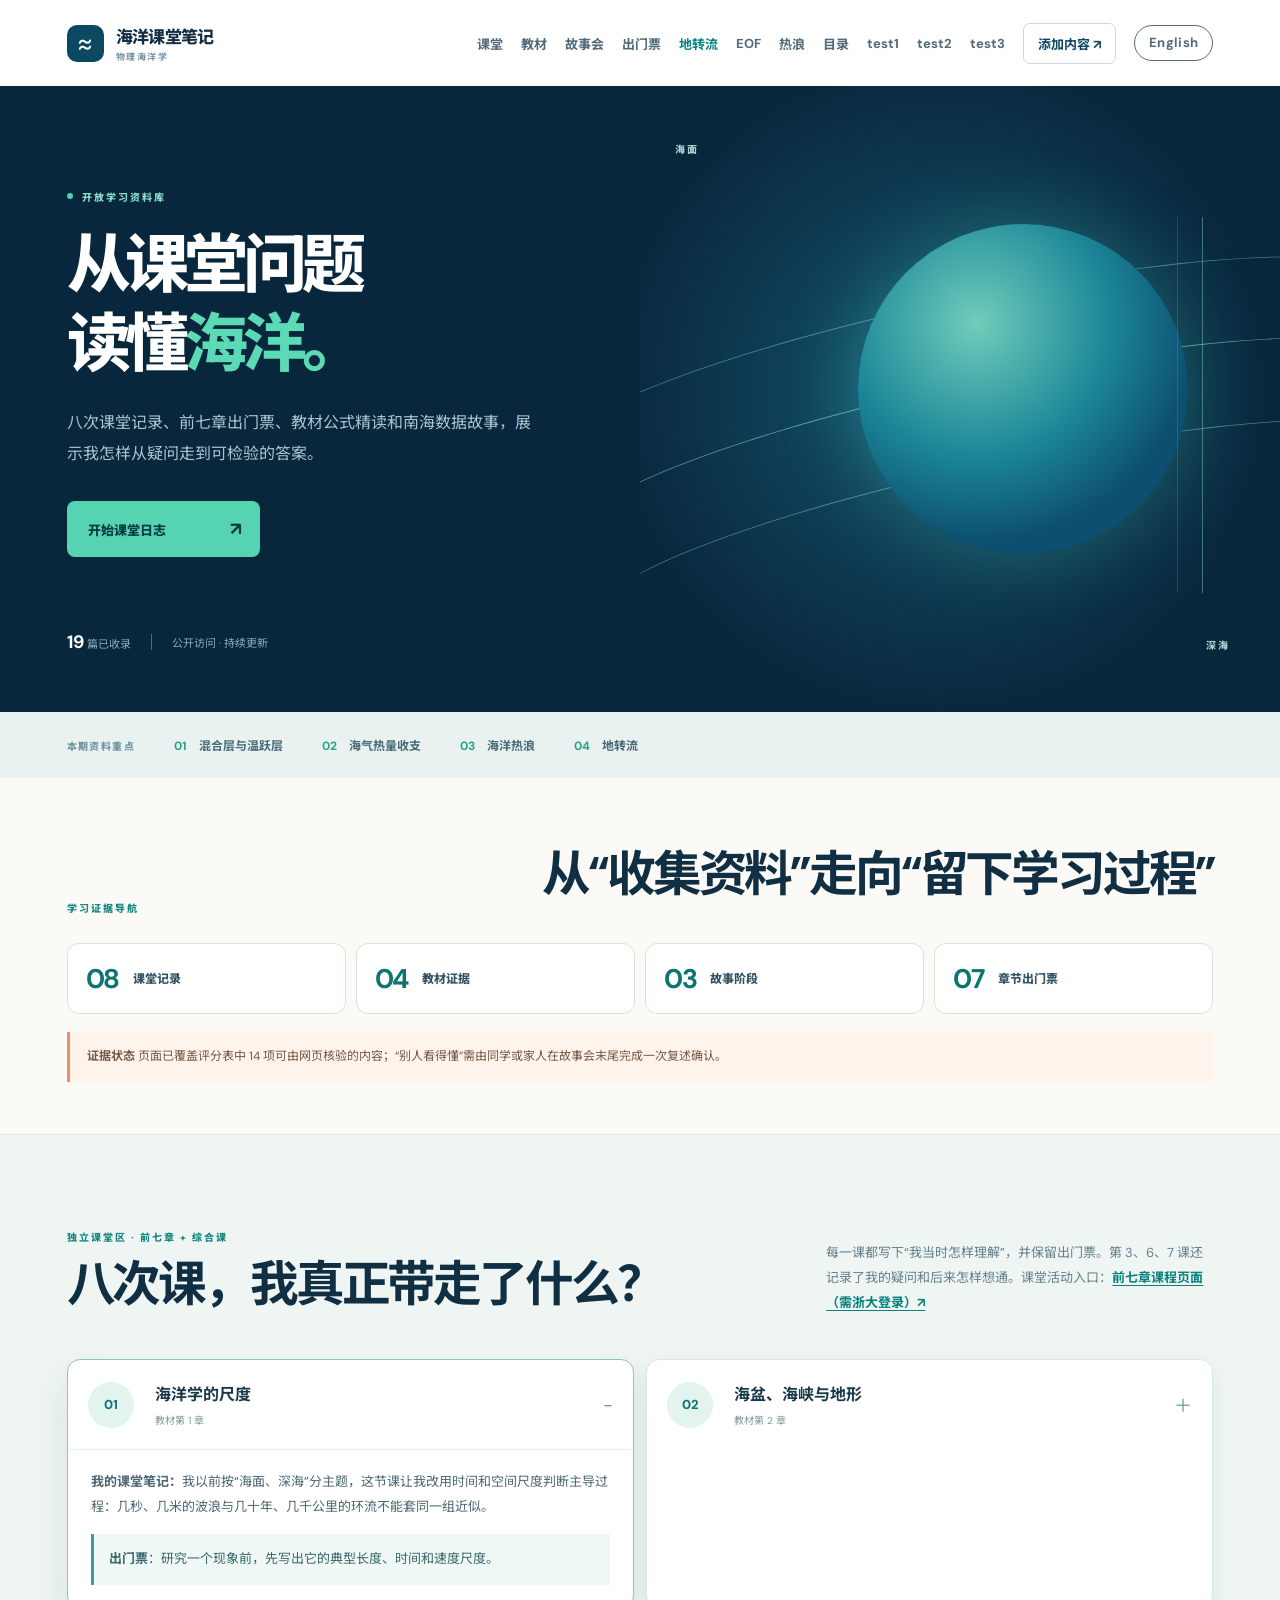
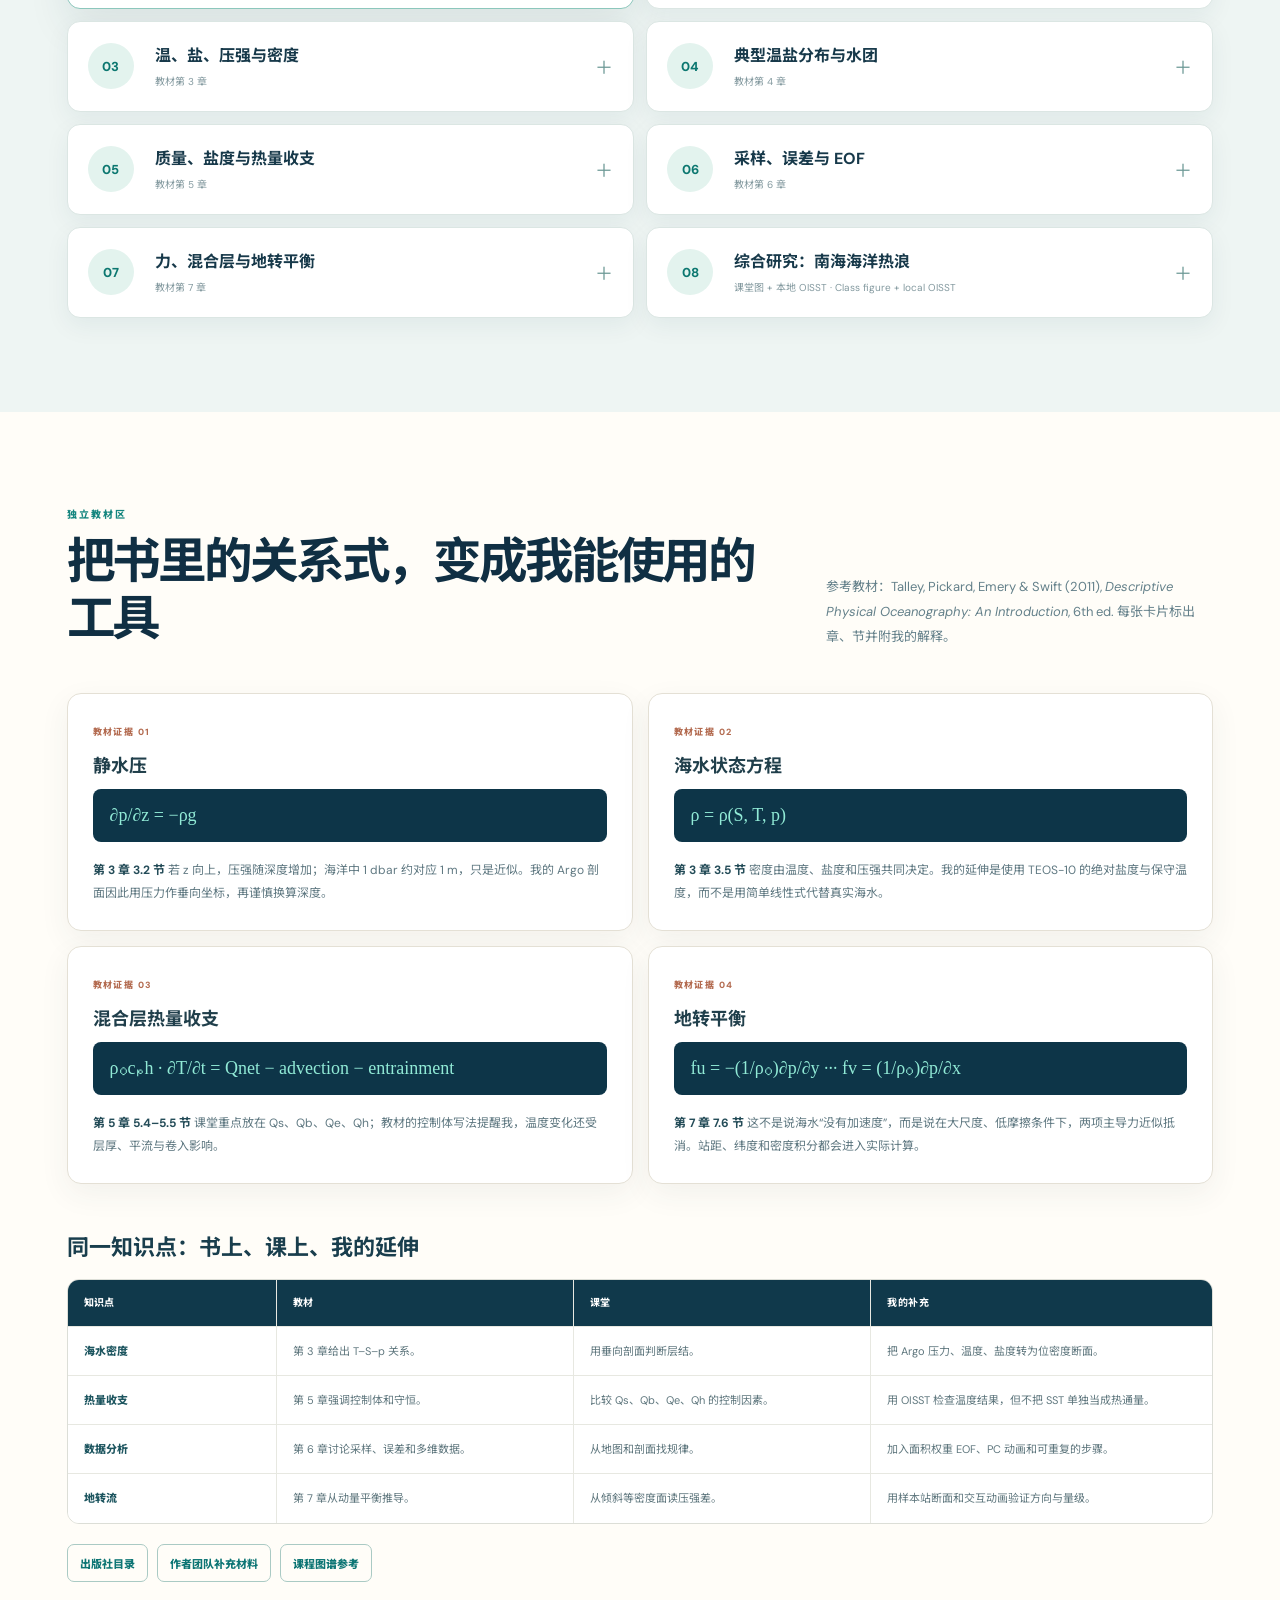
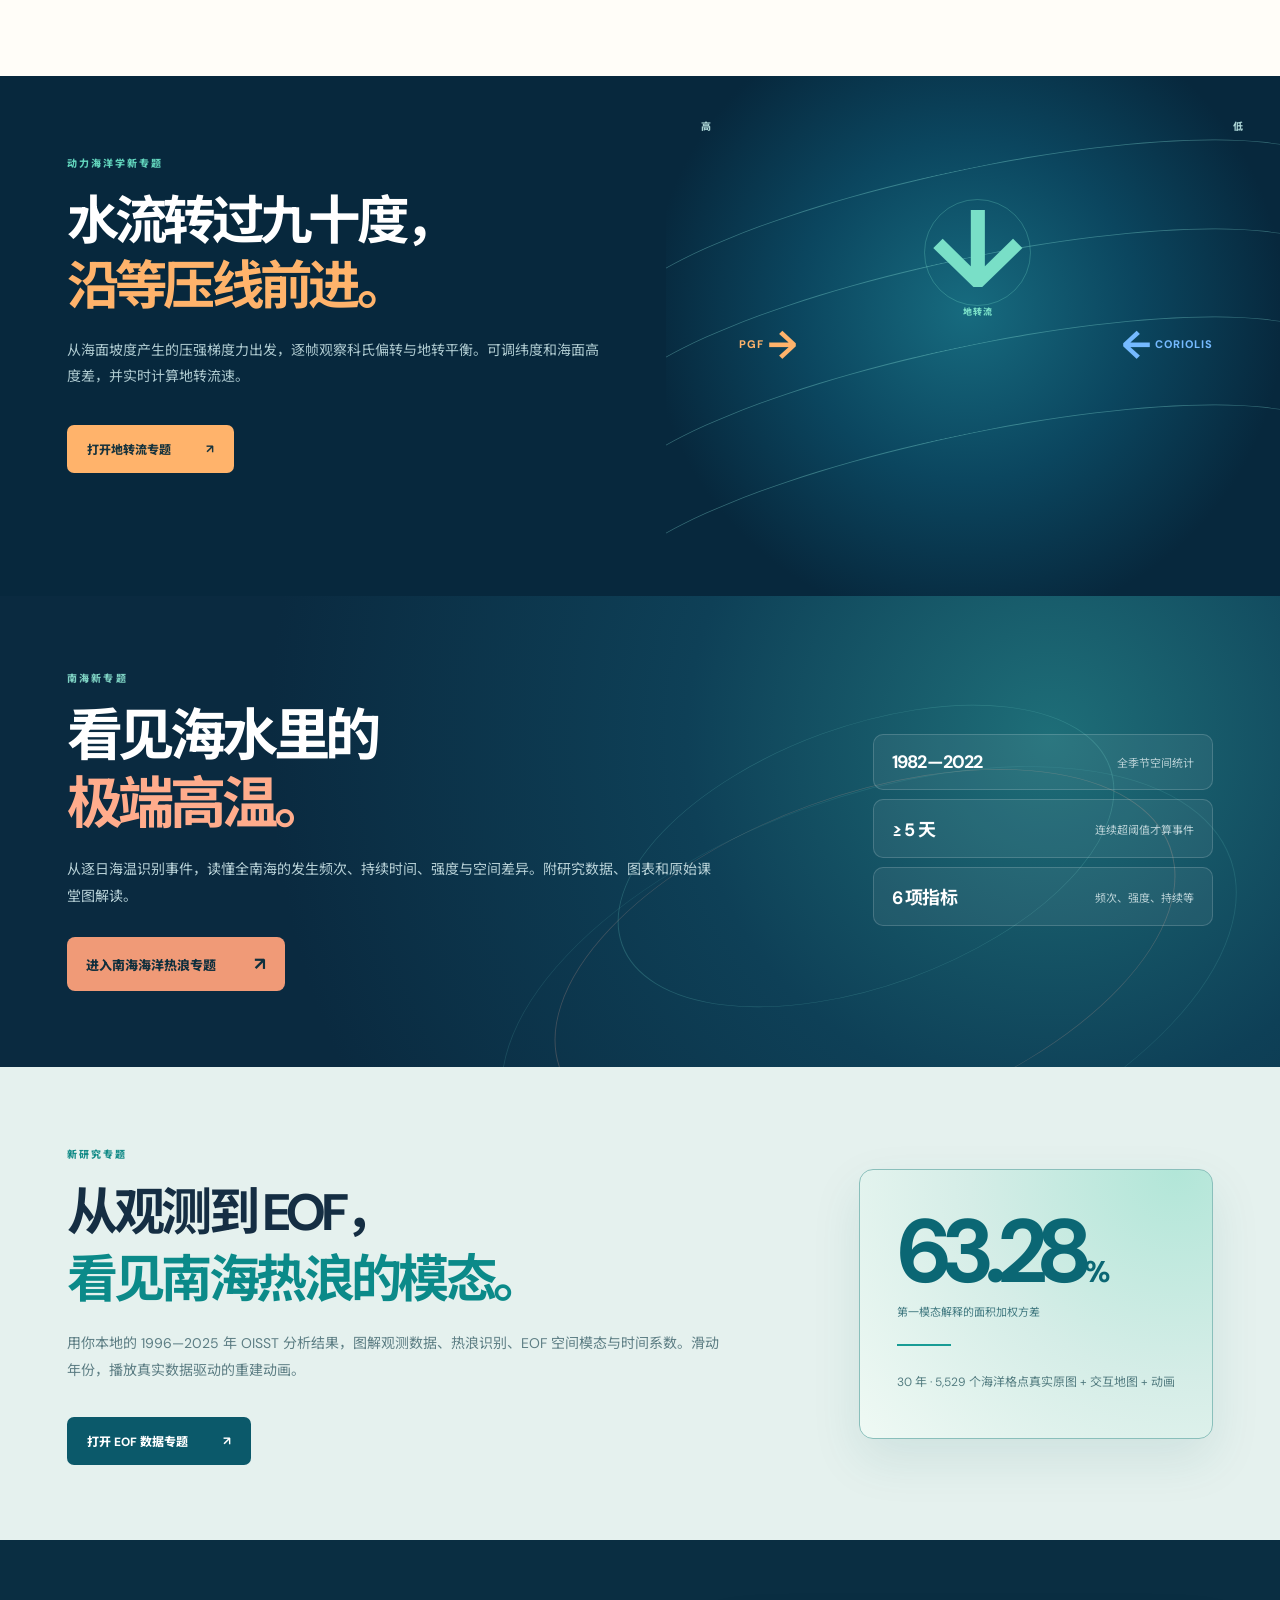
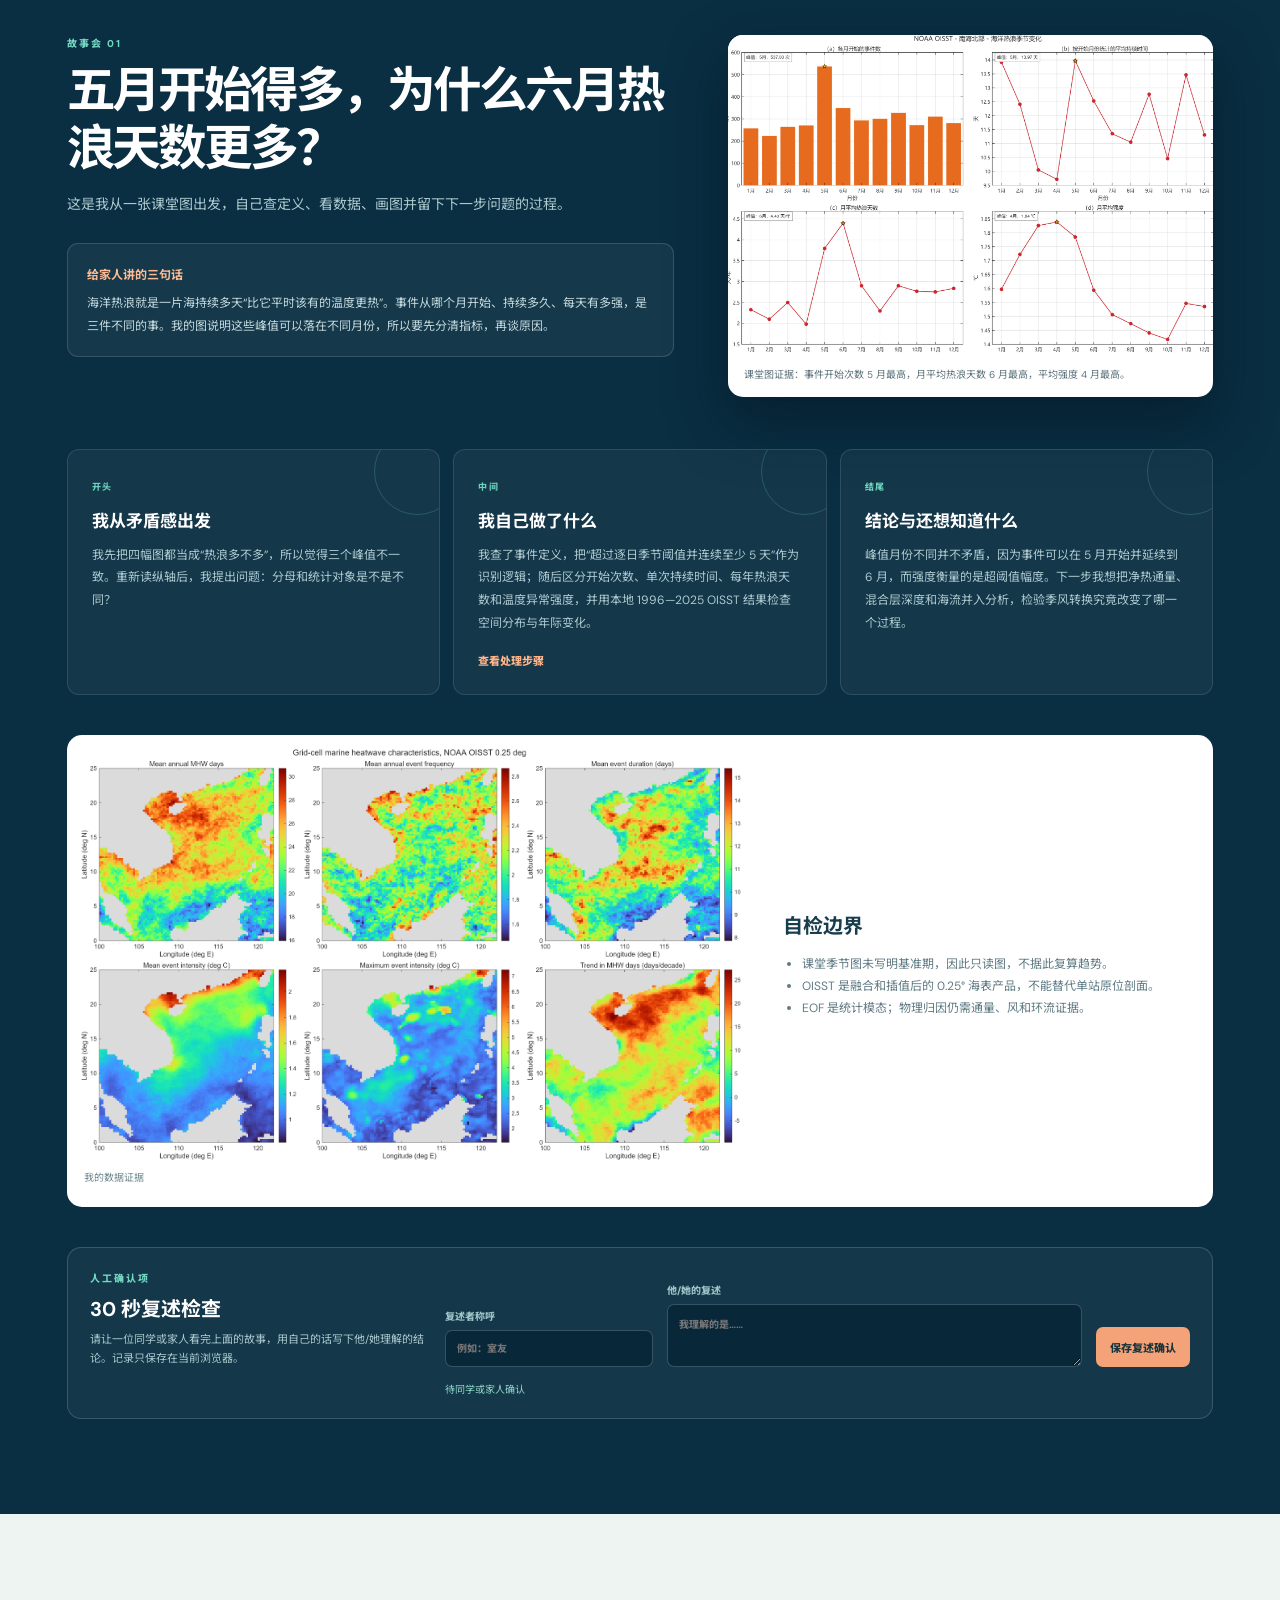
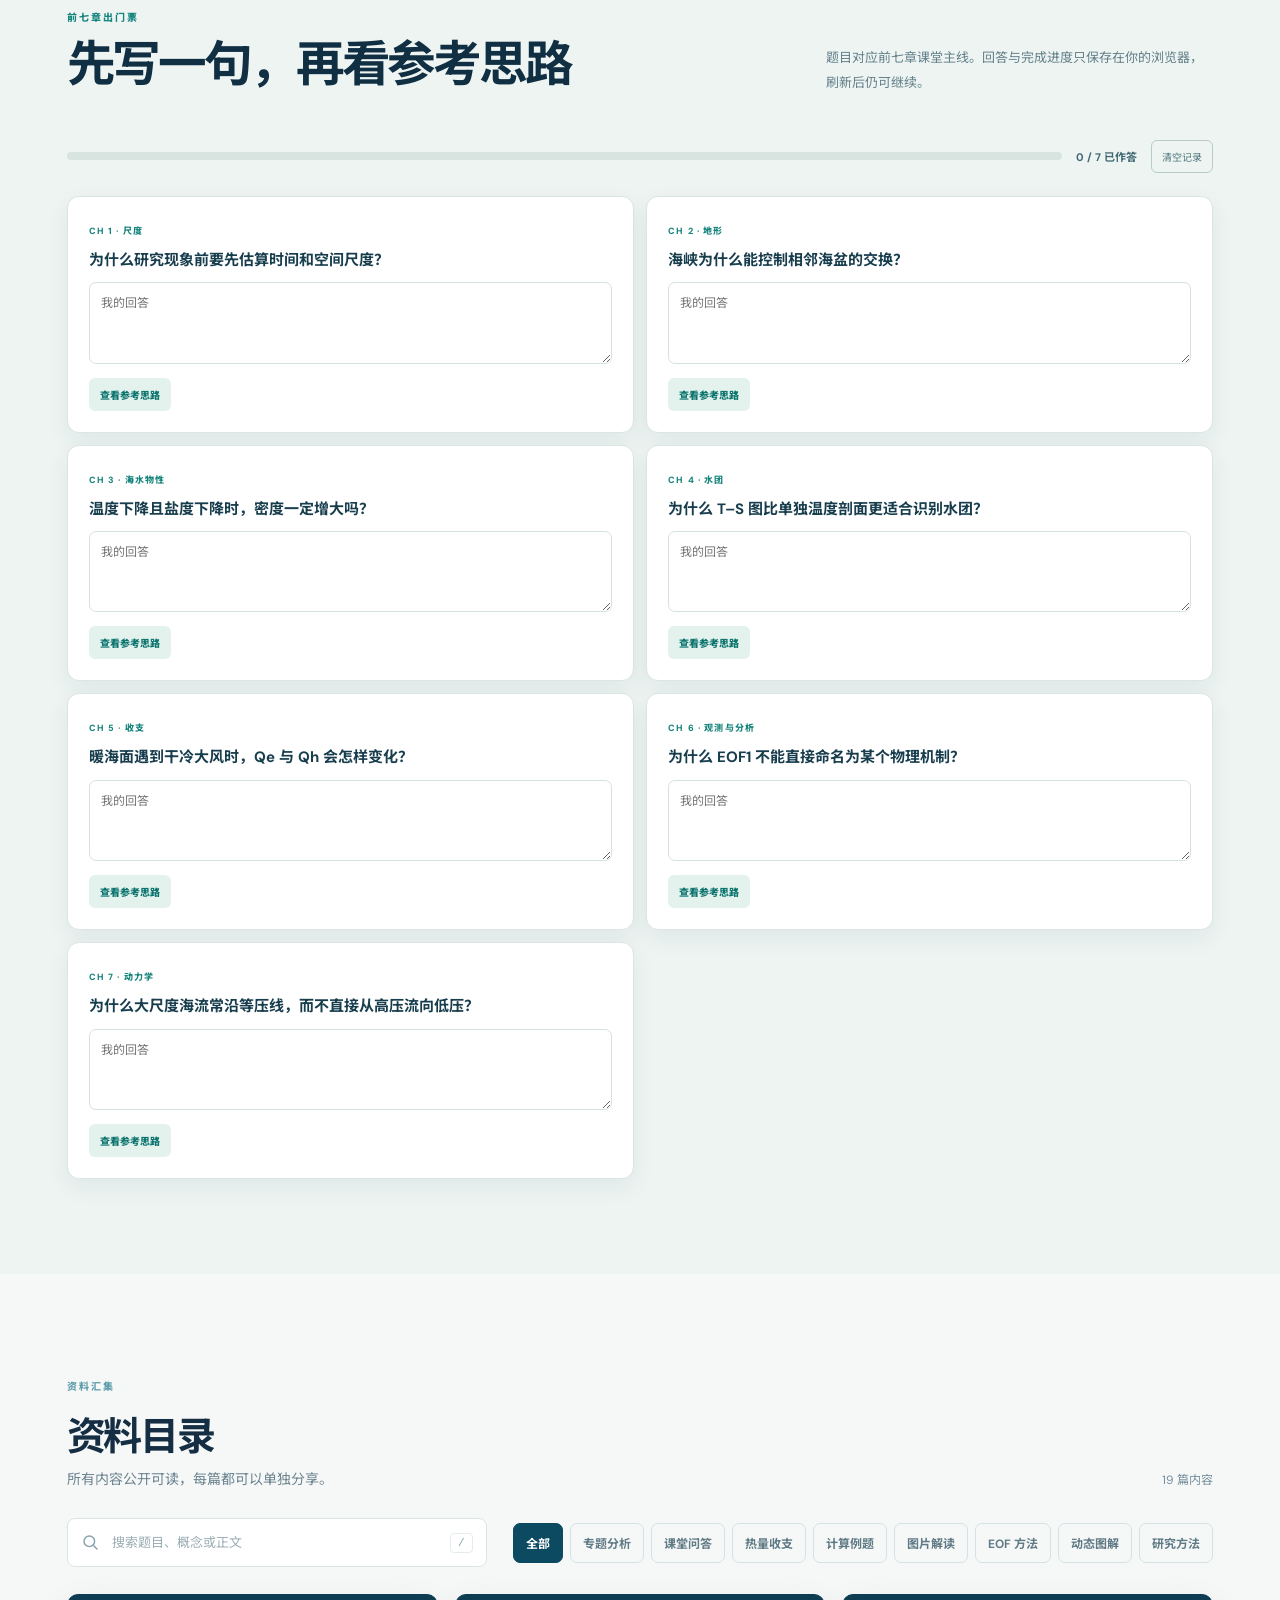
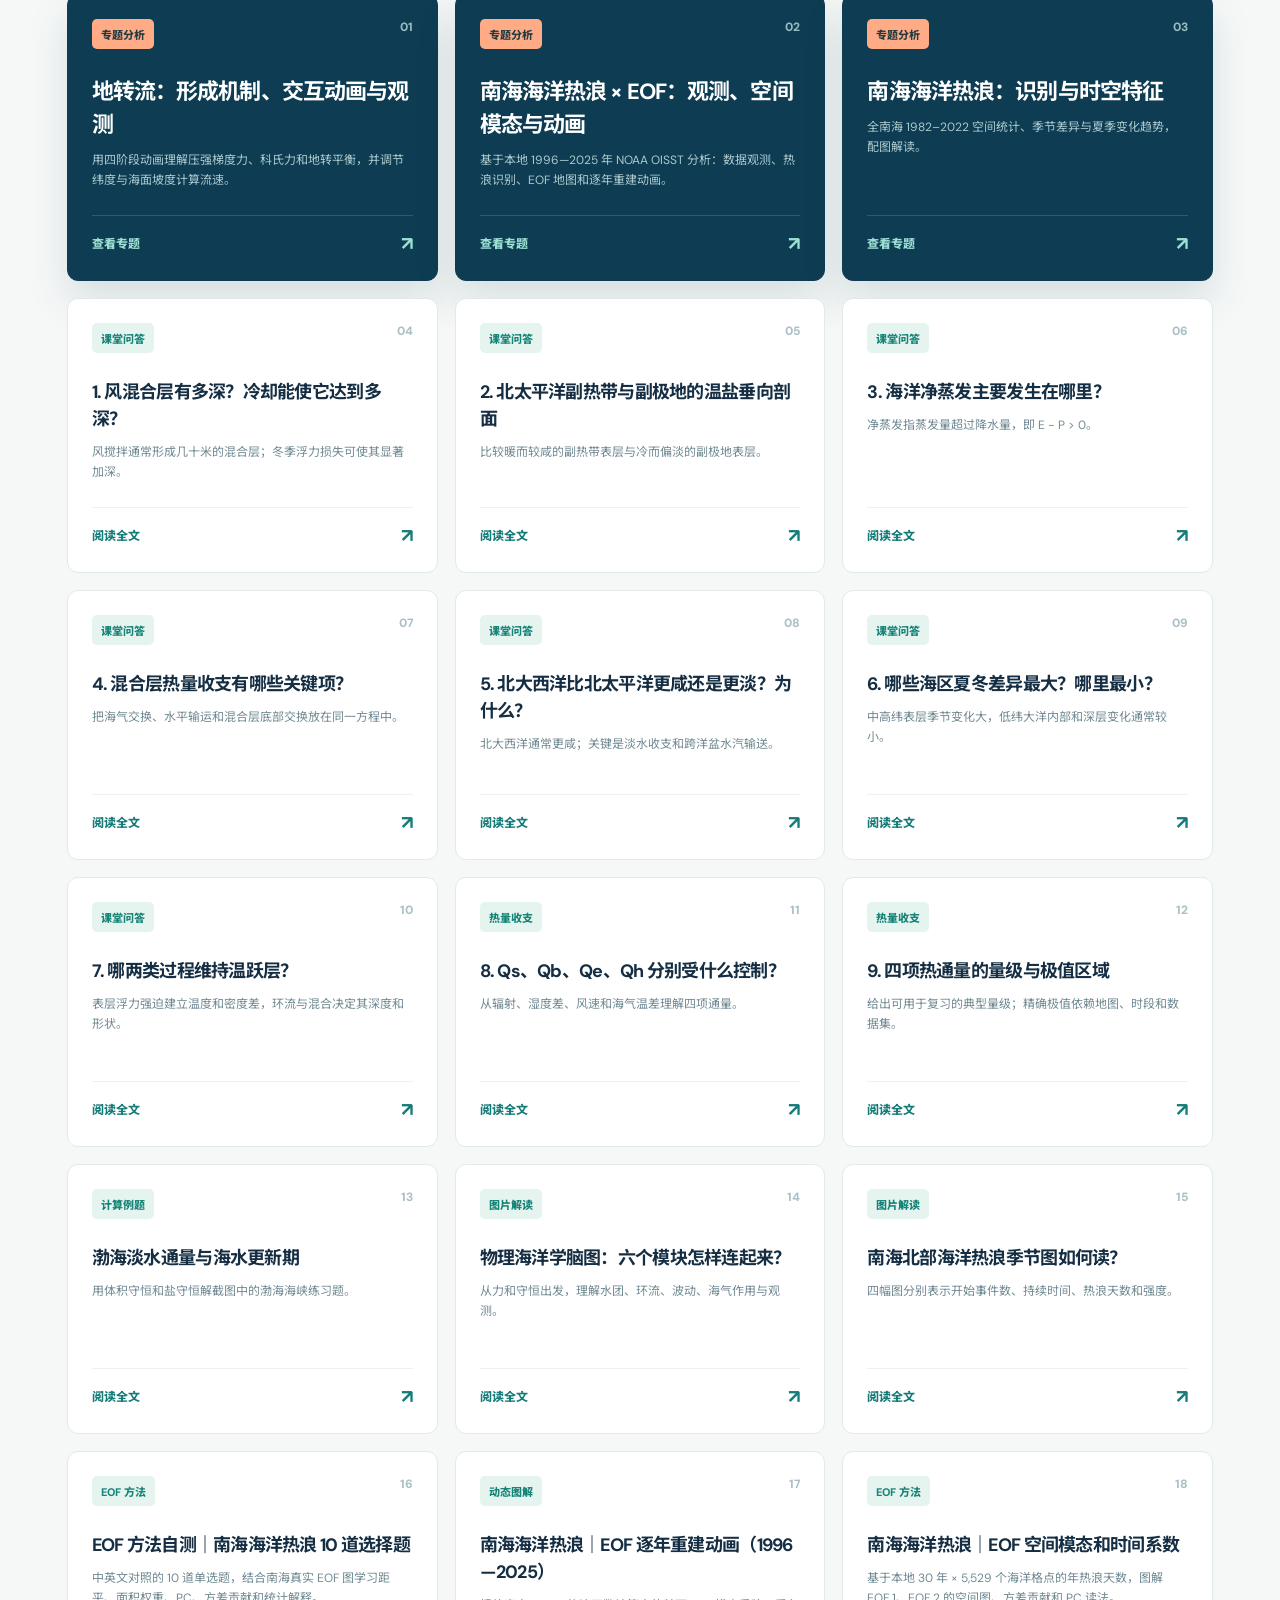
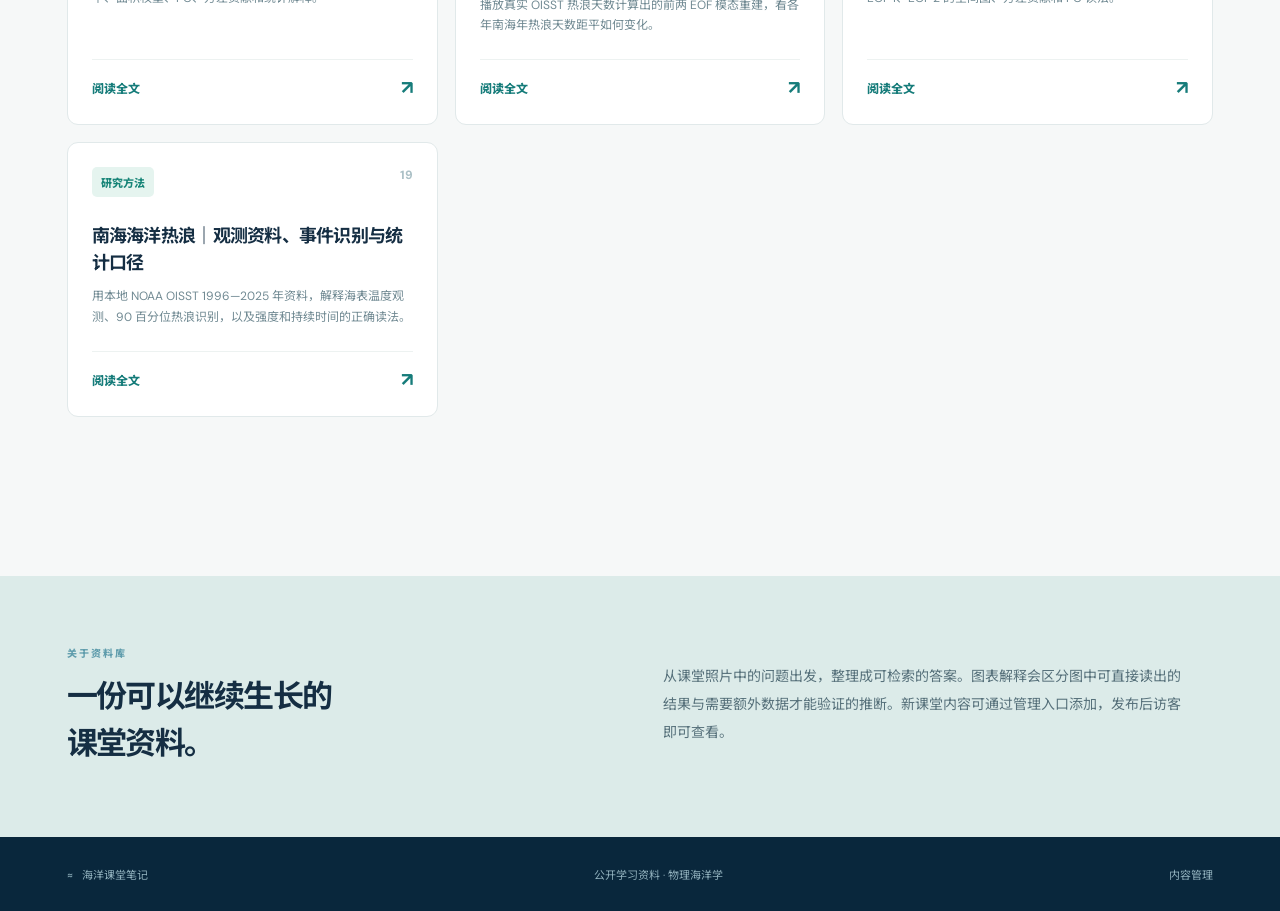
==== index.html @ 9a51b88f "Add test3 surface and internal waves assignment" ====
<!doctype html>
<html lang="zh-CN"><head><meta charset="utf-8"><meta name="viewport" content="width=device-width, initial-scale=1"><meta name="theme-color" content="#071d32"><meta name="description" content="可切换中英文的物理海洋学课堂资料库 / A physical-oceanography classroom library with a Chinese/English language switch."><link rel="canonical" href="https://yihan8895-bot.github.io/ocean-class-notes/"><meta property="og:type" content="website"><meta property="og:site_name" content="海洋课堂笔记 / Ocean Classroom Notes"><meta property="og:title" content="海洋课堂笔记 / Ocean Classroom Notes"><meta property="og:description" content="课堂问题答案、知识脑图和物理海洋学专题分析。 / Classroom answers, concept maps and physical-oceanography research atlases."><meta property="og:url" content="https://yihan8895-bot.github.io/ocean-class-notes/"><meta property="og:image" content="https://yihan8895-bot.github.io/ocean-class-notes/social-preview-bilingual.png"><meta property="og:image:width" content="1265"><meta property="og:image:height" content="712"><meta property="og:image:alt" content="海洋课堂笔记网站首页 / Ocean Classroom Notes homepage"><meta name="twitter:card" content="summary_large_image"><title>海洋课堂笔记 / Ocean Classroom Notes｜物理海洋学 / Physical Oceanography</title><link rel="stylesheet" href="styles.css?v=20261015-i18n"><link rel="stylesheet" href="homepage-enhancements.css?v=20261015"><link rel="stylesheet" href="learning-journal.css?v=20261016"><script src="i18n.js?v=20261016k" defer></script><script src="app.js?v=20261015-i18n" defer></script><script src="learning-journal.js?v=20261016" defer></script></head>
<body>
  <header class="site-header"><a class="identity" href="./"><span class="logo">≈</span><span>海洋课堂笔记 / Ocean Classroom Notes<small>物理海洋学 / PHYSICAL OCEANOGRAPHY</small></span></a><nav><a href="#classroom">课堂 / Classroom</a><a href="#textbook">教材 / Textbook</a><a href="#story">故事会 / Story</a><a href="#exit-ticket">出门票 / Exit Ticket</a><a class="topic-link" href="geostrophic.html">地转流 / Geostrophy</a><a href="eof.html">EOF</a><a href="heatwaves.html">热浪 / MHW</a><a href="#library">目录 / Contents</a><a href="test1.html">test1</a><a href="test2.html">test2</a><a href="test3.html">test3</a><a class="admin-link" href="editor.html">添加内容 ↗ / Add Content ↗</a></nav></header>
  <main id="home">
    <section class="hero"><div class="hero-copy"><span class="eyebrow"><i></i> 开放学习资料库 / OPEN LEARNING LIBRARY</span><h1>从课堂问题<br>读懂<span>海洋。</span><small class="hero-english" lang="en">Understand the Ocean Through Classroom Questions</small></h1><p>八次课堂记录、前七章出门票、教材公式精读和南海数据故事，展示我怎样从疑问走到可检验的答案。 / Eight lesson records, exit tickets for Chapters 1–7, textbook formula notes and a South China Sea data story show how my questions became testable answers.</p><a class="hero-button" href="#classroom">开始课堂日志 / Start the Class Journal <span>↗</span></a><div class="hero-facts"><span><strong id="hero-count">14</strong> 篇已收录 / articles</span><b></b><span>公开访问 · 持续更新 / Public access · Updated regularly</span></div></div><div class="hero-visual" aria-hidden="true"><div class="visual-label label-top">海面 / SURFACE · 0 m</div><div class="wave wave-1"></div><div class="wave wave-2"></div><div class="wave wave-3"></div><div class="orb"></div><div class="depth-line line-1"></div><div class="depth-line line-2"></div><div class="visual-label label-bottom">深海 / DEEP OCEAN · 1000 m</div></div></section>
    <section class="quick-topics" aria-label="主题概览 / Featured topics"><span>本期资料重点 / Featured topics</span><div><b>01</b> 混合层与温跃层 / Mixed layer and thermocline</div><div><b>02</b> 海气热量收支 / Air–sea heat budget</div><div><b>03</b> 海洋热浪 / Marine heatwaves</div><div><b>04</b> 地转流 / Geostrophic flow</div></section>
    <section class="evidence-board" aria-labelledby="evidence-title">
      <div><span class="journal-kicker">学习证据导航 / EVIDENCE MAP</span><h2 id="evidence-title">从“收集资料”走向“留下学习过程”<small>From collecting material to showing how I learned</small></h2></div>
      <div class="evidence-links"><a href="#classroom"><b>08</b><span>课堂记录<br><small lang="en">Class lessons</small></span></a><a href="#textbook"><b>04</b><span>教材证据<br><small lang="en">Textbook items</small></span></a><a href="#story"><b>03</b><span>故事阶段<br><small lang="en">Story stages</small></span></a><a href="#exit-ticket"><b>07</b><span>章节出门票<br><small lang="en">Exit tickets</small></span></a></div>
      <p class="evidence-note"><strong>证据状态 / Evidence status:</strong> 页面已覆盖评分表中 14 项可由网页核验的内容；“别人看得懂”需由同学或家人在故事会末尾完成一次复述确认。 / The page now supplies evidence for 14 machine-checkable criteria. A classmate or family member must complete the tell-back check for the one criterion that requires human confirmation.</p>
    </section>

    <section class="course-journal" id="classroom" aria-labelledby="classroom-title">
      <div class="journal-heading"><div><span class="journal-kicker">独立课堂区 · 前七章 + 综合课 / CLASSROOM JOURNAL</span><h2 id="classroom-title">八次课，我真正带走了什么？<small>What I actually took away from eight lessons</small></h2></div><p><span class="zh-copy">每一课都写下“我当时怎样理解”，并保留出门票。第 3、6、7 课还记录了我的疑问和后来怎样想通。课堂活动入口：<a href="https://courses.zju.edu.cn/course/99983/learning-activity/full-screen#/1159503" target="_blank" rel="noopener">前七章课程页面（需浙大登录）↗</a></span><span class="en-copy">Each lesson records my own understanding and an exit ticket. Lessons 3, 6 and 7 also preserve a question and its resolution. <a href="https://courses.zju.edu.cn/course/99983/learning-activity/full-screen#/1159503" target="_blank" rel="noopener">Course activity for Chapters 1–7 (ZJU sign-in required) ↗</a></span></p></div>
      <div class="lesson-grid">
        <details class="lesson-card" open><summary><span>01</span><div><b>海洋学的尺度 / Scales of oceanography</b><small>教材第 1 章 / Chapter 1</small></div></summary><div class="lesson-body"><p><strong>我的课堂笔记：</strong>我以前按“海面、深海”分主题，这节课让我改用时间和空间尺度判断主导过程：几秒、几米的波浪与几十年、几千公里的环流不能套同一组近似。<br><span lang="en"><strong>My note:</strong> I used to sort topics into “surface” and “deep ocean.” I now first ask about time and length scales, because second-scale waves and decade-scale circulation do not permit the same approximations.</span></p><blockquote><b>出门票 / Exit ticket</b>：研究一个现象前，先写出它的典型长度、时间和速度尺度。 / Before analysing a phenomenon, write down its length, time and velocity scales.</blockquote></div></details>
        <details class="lesson-card"><summary><span>02</span><div><b>海盆、海峡与地形 / Basins, straits and topography</b><small>教材第 2 章 / Chapter 2</small></div></summary><div class="lesson-body"><p><strong>我的课堂笔记：</strong>地形不是地图背景。陆架控制近岸交换，海峡限制水团进出，海岭和海沟会改变深层流路径。渤海箱体题中的海峡就是体积与盐度收支的“门”。<br><span lang="en"><strong>My note:</strong> Topography is not decorative background. Shelves control coastal exchange, straits gate water masses, and ridges steer deep flow. In the Bohai box model, the strait is the gate for volume and salt budgets.</span></p><blockquote><b>出门票 / Exit ticket</b>：为什么同样的风在开阔洋盆和狭窄海峡中会产生不同响应？ / Why can the same wind produce different responses in an open basin and a narrow strait?</blockquote></div></details>
        <details class="lesson-card"><summary><span>03</span><div><b>温、盐、压强与密度 / Temperature, salinity, pressure and density</b><small>教材第 3 章 / Chapter 3</small></div></summary><div class="lesson-body"><p><strong>我的课堂笔记：</strong>温度和盐度不是两张互不相干的图；它们共同决定密度，压强又决定原位温度与位温的区别。读 Argo 时我应同时检查 TEMP、PSAL、PRES 和质量控制标记。<br><span lang="en"><strong>My note:</strong> Temperature and salinity are not separate pictures. Together they set density, while pressure separates in-situ from potential temperature. For Argo I should inspect TEMP, PSAL, PRES and their quality flags together.</span></p><div class="confusion"><b>当时没听懂 → 后来想通 / Question → resolution</b><p>我原先以为“深度越大，密度越大”只说明冷水下沉。后来把状态方程和静水压放在一起看，才明白原位密度还受压缩影响；比较水团稳定性时要使用位密度。 / I first read increasing density with depth as simply “cold water sinks.” Combining the equation of state with hydrostatic pressure showed me that compression also changes in-situ density; potential density is needed for comparing water-mass stability.</p></div><blockquote><b>出门票 / Exit ticket</b>：若温度下降而盐度也下降，密度一定增大吗？ / If both temperature and salinity decrease, must density increase?</blockquote></div></details>
        <details class="lesson-card"><summary><span>04</span><div><b>典型温盐分布与水团 / Typical distributions and water masses</b><small>教材第 4 章 / Chapter 4</small></div></summary><div class="lesson-body"><p><strong>我的课堂笔记：</strong>副热带北太平洋常见暖、咸的上层水和清楚的温跃层；副极地表层更冷、更淡、层结较弱。经向环流和混合让一条温盐剖面成为水团“履历表”。<br><span lang="en"><strong>My note:</strong> The subtropical North Pacific often has a warm, salty upper layer and a clear thermocline, whereas subpolar surface water is colder, fresher and less strongly stratified. Circulation and mixing turn a T–S profile into a water mass “travel record.”</span></p><blockquote><b>出门票 / Exit ticket</b>：只看温度剖面，为什么可能误判水团稳定性？ / Why can a temperature-only profile misdiagnose water-column stability?</blockquote></div></details>
        <details class="lesson-card"><summary><span>05</span><div><b>质量、盐度与热量收支 / Mass, salt and heat budgets</b><small>教材第 5 章 / Chapter 5</small></div></summary><div class="lesson-body"><p><strong>我的课堂笔记：</strong>收支题先画控制体，再统一正方向。短波通常向海洋输入，长波、潜热和感热常写成海洋向上损失；平流和卷入不能因为“看不见”就漏掉。<br><span lang="en"><strong>My note:</strong> I now draw the control volume and define the sign convention before doing a budget. Shortwave usually enters the ocean; longwave, latent and sensible heat are often upward losses. Advection and entrainment remain terms even when they are not visible.</span></p><blockquote><b>出门票 / Exit ticket</b>：暖海面遇到干冷大风时，哪一项热通量通常最强？ / Which heat-flux term usually becomes strongest when dry, cold, fast air crosses warm water?</blockquote></div></details>
        <details class="lesson-card"><summary><span>06</span><div><b>采样、误差与 EOF / Sampling, error and EOF</b><small>教材第 6 章 / Chapter 6</small></div></summary><div class="lesson-body"><p><strong>我的课堂笔记：</strong>EOF 把协方差最大的空间结构排在前面，但“第一模态”不自动等于“第一物理机制”。我必须先去季节、去趋势、处理缺测和面积权重，再解释模态。<br><span lang="en"><strong>My note:</strong> EOF ranks spatial structures by covariance, but mode 1 is not automatically mechanism 1. I must remove the seasonal cycle and trend, handle missing values, and apply area weighting before interpreting a mode.</span></p><div class="confusion"><b>当时没听懂 → 后来想通 / Question → resolution</b><p>我曾把方差贡献率 63.28% 理解成“解释了 63.28% 的热浪成因”。重算并查看 PC 后，我才明白它只表示在当前预处理和变量定义下，EOF1 解释了 63.28% 的样本方差。 / I once read 63.28% as “63.28% of heatwave causes.” Rechecking the calculation and PC series showed that it means 63.28% of sample variance under this variable definition and preprocessing.</p></div><blockquote><b>出门票 / Exit ticket</b>：画 EOF 图前必须报告哪三项预处理？ / Which three preprocessing choices must be reported before showing an EOF map?</blockquote></div></details>
        <details class="lesson-card"><summary><span>07</span><div><b>力、混合层与地转平衡 / Forces, mixing layers and geostrophy</b><small>教材第 7 章 / Chapter 7</small></div></summary><div class="lesson-body"><p><strong>我的课堂笔记：</strong>压强梯度先让海水加速，科氏力随速度增大并改变方向；两力接近平衡后，流不再直接从高压冲向低压，而是大致沿等压线走。摩擦强或靠近赤道时，这个近似会变差。<br><span lang="en"><strong>My note:</strong> The pressure gradient first accelerates water. Coriolis grows with speed and turns the motion. When the two forces nearly balance, flow follows pressure contours instead of running directly downhill. Strong friction and the equator weaken this approximation.</span></p><div class="confusion"><b>当时没听懂 → 后来想通 / Question → resolution</b><p>课堂图中等密度面倾斜，但我不明白怎样得到流速。后来按样本断面算动态高度差，再用地转关系除以科氏参数和站距，才把“密度结构 → 压强差 → 垂向切变”连起来。 / The class section showed sloping isopycnals, but I did not see how velocity followed. Calculating dynamic-height differences and applying the geostrophic relation connected density structure → pressure difference → vertical shear.</p></div><blockquote><b>出门票 / Exit ticket</b>：北半球中，压强梯度力指向东时，平衡流大致指向哪里？ / In the Northern Hemisphere, if the pressure-gradient force points east, which way does the balanced current point?</blockquote></div></details>
        <details class="lesson-card"><summary><span>08</span><div><b>综合研究：南海海洋热浪 / Synthesis: South China Sea marine heatwaves</b><small>课堂图 + 本地 OISST · Class figure + local OISST</small></div></summary><div class="lesson-body"><p><strong>我的课堂笔记：</strong>事件数、持续时间、热浪天数和强度回答不同问题，峰值月份不一致并不矛盾。我把课堂季节图与 1996—2025 年本地 OISST 结果分开标注，避免把截图能读出的现象写成未经检验的因果。<br><span lang="en"><strong>My note:</strong> Event count, duration, heatwave days and intensity answer different questions, so their peak months need not match. I keep the classroom seasonal chart separate from my 1996–2025 local OISST result and do not turn a visible pattern into an untested cause.</span></p><blockquote><b>出门票 / Exit ticket</b>：为什么“5 月开始事件最多”不能推出“5 月平均强度最高”？ / Why does “most events begin in May” not imply “highest mean intensity in May”?</blockquote></div></details>
      </div>
    </section>

    <section class="textbook-lab" id="textbook" aria-labelledby="textbook-title">
      <div class="journal-heading light"><div><span class="journal-kicker">独立教材区 / TEXTBOOK LAB</span><h2 id="textbook-title">把书里的关系式，变成我能使用的工具<small>Turning textbook relations into tools I can use</small></h2></div><p>参考教材：Talley, Pickard, Emery &amp; Swift (2011), <i>Descriptive Physical Oceanography: An Introduction</i>, 6th ed. 每张卡片标出章、节并附我的解释。 / Each card cites the chapter and section, then adds my interpretation.</p></div>
      <div class="formula-grid">
        <article><span>教材证据 01 / ITEM 01</span><h3>静水压 / Hydrostatic pressure</h3><code>∂p/∂z = −ρg</code><p><b>第 3 章 3.2 节 / Ch. 3 §3.2.</b> 若 z 向上，压强随深度增加；海洋中 1 dbar 约对应 1 m，只是近似。我的 Argo 剖面因此用压力作垂向坐标，再谨慎换算深度。 / With z positive upward, pressure rises downward. Roughly 1 dbar corresponds to 1 m, so I retain pressure as the Argo vertical coordinate before any careful depth conversion.</p></article>
        <article><span>教材证据 02 / ITEM 02</span><h3>海水状态方程 / Equation of state</h3><code>ρ = ρ(S, T, p)</code><p><b>第 3 章 3.5 节 / Ch. 3 §3.5.</b> 密度由温度、盐度和压强共同决定。我的延伸是使用 TEOS-10 的绝对盐度与保守温度，而不是用简单线性式代替真实海水。 / Density depends jointly on salinity, temperature and pressure. My extension is to use TEOS-10 Absolute Salinity and Conservative Temperature rather than a simple linear seawater approximation.</p></article>
        <article><span>教材证据 03 / ITEM 03</span><h3>混合层热量收支 / Mixed-layer heat budget</h3><code>ρ₀cₚh · ∂T/∂t = Qnet − advection − entrainment</code><p><b>第 5 章 5.4–5.5 节 / Ch. 5 §§5.4–5.5.</b> 课堂重点放在 Qs、Qb、Qe、Qh；教材的控制体写法提醒我，温度变化还受层厚、平流与卷入影响。 / Class focused on Qs, Qb, Qe and Qh; the textbook control-volume view reminds me that layer thickness, advection and entrainment also affect temperature change.</p></article>
        <article><span>教材证据 04 / ITEM 04</span><h3>地转平衡 / Geostrophic balance</h3><code>fu = −(1/ρ₀)∂p/∂y ··· fv = (1/ρ₀)∂p/∂x</code><p><b>第 7 章 7.6 节 / Ch. 7 §7.6.</b> 这不是说海水“没有加速度”，而是说在大尺度、低摩擦条件下，两项主导力近似抵消。站距、纬度和密度积分都会进入实际计算。 / This does not mean the ocean has no acceleration; it means the two leading forces nearly cancel at large scales and weak friction. Station spacing, latitude and integrated density all enter the calculation.</p></article>
      </div>
      <div class="alignment"><h3>同一知识点：书上、课上、我的延伸 / Textbook → class → my extension</h3><div class="alignment-table" role="table" aria-label="教材与课堂对照 / Textbook and class alignment"><div class="row head" role="row"><b>知识点 / Topic</b><b>教材 / Textbook</b><b>课堂 / Class</b><b>我的补充 / My extension</b></div><div class="row" role="row"><span>海水密度 / Density</span><span>第 3 章给出 T–S–p 关系。 / Ch. 3 gives the T–S–p relation.</span><span>用垂向剖面判断层结。 / Read stratification from profiles.</span><span>把 Argo 压力、温度、盐度转为位密度断面。 / Convert Argo P–T–S into a potential-density section.</span></div><div class="row" role="row"><span>热量收支 / Heat budget</span><span>第 5 章强调控制体和守恒。 / Ch. 5 stresses control volumes and conservation.</span><span>比较 Qs、Qb、Qe、Qh 的控制因素。 / Compare controls on Qs, Qb, Qe and Qh.</span><span>用 OISST 检查温度结果，但不把 SST 单独当成热通量。 / Use OISST to test temperature outcomes without treating SST itself as heat flux.</span></div><div class="row" role="row"><span>数据分析 / Data analysis</span><span>第 6 章讨论采样、误差和多维数据。 / Ch. 6 covers sampling, errors and multidimensional data.</span><span>从地图和剖面找规律。 / Find patterns in maps and sections.</span><span>加入面积权重 EOF、PC 动画和可重复的步骤。 / Add area-weighted EOF, PC animation and reproducible steps.</span></div><div class="row" role="row"><span>地转流 / Geostrophy</span><span>第 7 章从动量平衡推导。 / Ch. 7 derives it from momentum balance.</span><span>从倾斜等密度面读压强差。 / Read pressure differences from tilted isopycnals.</span><span>用样本站断面和交互动画验证方向与量级。 / Verify direction and magnitude with a sample section and interactive animation.</span></div></div></div>
      <div class="textbook-links"><a href="https://shop.elsevier.com/books/descriptive-physical-oceanography/talley/978-0-7506-4552-2" target="_blank" rel="noopener">出版社目录 / Publisher contents ↗</a><a href="https://talleylab.ucsd.edu/ltalley/DPO/supplementary/index.html" target="_blank" rel="noopener">作者团队补充材料 / Author-team supplements ↗</a><a href="https://ma-szj.github.io/physical-oceanography-atlas/#resources" target="_blank" rel="noopener">课程图谱参考 / Reference atlas ↗</a></div>
    </section>
    <section class="geostrophic-home-feature" aria-labelledby="geostrophic-home-title"><div class="geo-home-copy"><span>动力海洋学新专题 / NEW DYNAMICAL OCEANOGRAPHY ATLAS</span><h2 id="geostrophic-home-title">水流转过九十度，<br><em>沿等压线前进。</em><small class="heading-en" lang="en">Why Ocean Currents Follow Pressure Contours</small></h2><p>从海面坡度产生的压强梯度力出发，逐帧观察科氏偏转与地转平衡。可调纬度和海面高度差，并实时计算地转流速。 / Begin with the pressure-gradient force from a sea-level slope, then watch Coriolis turning and geostrophic balance develop frame by frame. Adjust latitude and sea-level difference to calculate geostrophic speed.</p><a href="geostrophic.html">打开地转流专题 / Open the Geostrophic Flow Atlas <b>↗</b></a></div><div class="geo-home-visual" aria-hidden="true"><span class="geo-home-high">高 / HIGH</span><span class="geo-home-low">低 / LOW</span><i></i><i></i><i></i><i></i><div class="geo-home-pgf">PGF <b>→</b></div><div class="geo-home-cor"><b>←</b> CORIOLIS</div><div class="geo-home-current"><b>↓</b><span>地转流 / GEOSTROPHIC CURRENT</span></div></div></section>
    <section class="heatwave-feature" aria-labelledby="feature-title"><div class="feature-orbit" aria-hidden="true"><span></span><span></span><span></span></div><div class="feature-copy"><span class="feature-kicker">南海新专题 / NEW DOSSIER · SOUTH CHINA SEA</span><h2 id="feature-title">看见海水里的<br><em>极端高温。</em><small class="heading-en" lang="en">See Extreme Heat in the Ocean</small></h2><p>从逐日海温识别事件，读懂全南海的发生频次、持续时间、强度与空间差异。附研究数据、图表和原始课堂图解读。 / Detect events from daily SST and explore frequency, duration, intensity and spatial contrasts across the South China Sea, with research data and annotated figures.</p><a href="heatwaves.html" class="feature-cta">进入南海海洋热浪专题 / Open the South China Sea Heatwave Atlas <span aria-hidden="true">↗</span></a></div><div class="feature-facts"><span><strong>1982—2022</strong>全季节空间统计 / All-season spatial statistics</span><span><strong>≥ 5 天 / ≥ 5 days</strong>连续超阈值才算事件 / Consecutive days above the threshold define an event</span><span><strong>6 项指标 / Six metrics</strong>频次、强度、持续等 / Frequency, intensity, duration and more</span></div></section>
    <section class="eof-home-feature" aria-labelledby="eof-home-title"><div><span>新研究专题 / NEW RESEARCH ATLAS</span><h2 id="eof-home-title">从观测到 EOF，<br><em>看见南海热浪的模态。</em><small class="heading-en" lang="en">From Observations to South China Sea Heatwave Modes</small></h2><p>用你本地的 1996—2025 年 OISST 分析结果，图解观测数据、热浪识别、EOF 空间模态与时间系数。滑动年份，播放真实数据驱动的重建动画。 / Use the local 1996–2025 OISST analysis to explore observations, heatwave detection, EOF spatial modes and principal components. Slide through years or play the data-driven reconstruction.</p><a href="eof.html">打开 EOF 数据专题 / Open the EOF Data Atlas <b>↗</b></a></div><aside aria-label="数据摘要 / Data summary"><strong>63.28<small>%</small></strong><span>第一模态解释的面积加权方差 / Area-weighted variance explained by the first mode</span><i></i><p>30 年 · 5,529 个海洋格点 / 30 years · 5,529 ocean grid cells<br>真实原图 + 交互地图 + 动画 / Original figures + interactive maps + animation</p></aside></section>

    <section class="story-lab" id="story" aria-labelledby="story-title">
      <div class="story-intro"><span class="journal-kicker">故事会 01 / STORY LAB 01</span><h2 id="story-title">五月开始得多，为什么六月热浪天数更多？<small>Why do more events start in May, while June has more heatwave days?</small></h2><p>这是我从一张课堂图出发，自己查定义、看数据、画图并留下下一步问题的过程。 / This is how I moved from one classroom figure to definitions, data, plots and a new question.</p><div class="plain-language"><b>给家人讲的三句话 / Three sentences for family</b><p>海洋热浪就是一片海持续多天“比它平时该有的温度更热”。事件从哪个月开始、持续多久、每天有多强，是三件不同的事。我的图说明这些峰值可以落在不同月份，所以要先分清指标，再谈原因。 / A marine heatwave is an area of ocean staying hotter than its usual seasonal range for several days. Start month, duration and intensity are different measurements. Their peaks can occur in different months, so I separate the metrics before asking why.</p></div></div>
      <figure class="story-figure"><img src="assets/marine-heatwaves-seasonal.png" alt="南海北部海洋热浪事件数、持续时间、热浪天数和强度的季节图 / Seasonal marine-heatwave event count, duration, days and intensity in the northern South China Sea" loading="lazy"><figcaption>课堂图证据：事件开始次数 5 月最高，月平均热浪天数 6 月最高，平均强度 4 月最高。 / Classroom evidence: event starts peak in May, mean heatwave days in June and mean intensity in April.</figcaption></figure>
      <ol class="story-steps"><li><span>开头 / BEGINNING</span><h3>我从矛盾感出发 / I started with a puzzle</h3><p>我先把四幅图都当成“热浪多不多”，所以觉得三个峰值不一致。重新读纵轴后，我提出问题：分母和统计对象是不是不同？ / I first treated all four panels as “how much heatwave,” so the three peak months looked contradictory. Reading each y-axis again led me to ask whether their denominators and counted objects differed.</p></li><li><span>中间 / MIDDLE</span><h3>我自己做了什么 / What I did</h3><p>我查了事件定义，把“超过逐日季节阈值并连续至少 5 天”作为识别逻辑；随后区分开始次数、单次持续时间、每年热浪天数和温度异常强度，并用本地 1996—2025 OISST 结果检查空间分布与年际变化。 / I checked the event definition, using exceedance of a daily seasonal threshold for at least five days. I then separated event starts, event duration, annual heatwave days and temperature-anomaly intensity, and checked the spatial and interannual patterns in my local 1996–2025 OISST results.</p><a href="heatwaves.html#workflow">查看处理步骤 / See the workflow ↗</a></li><li><span>结尾 / ENDING</span><h3>结论与还想知道什么 / Conclusion and next question</h3><p>峰值月份不同并不矛盾，因为事件可以在 5 月开始并延续到 6 月，而强度衡量的是超阈值幅度。下一步我想把净热通量、混合层深度和海流并入分析，检验季风转换究竟改变了哪一个过程。 / The peaks are compatible: events may begin in May and persist into June, while intensity measures exceedance magnitude. Next I want to combine net heat flux, mixed-layer depth and currents to test which process changes during the monsoon transition.</p></li></ol>
      <div class="story-data"><figure><img src="assets/local-mhw-spatial-1996-2025.png" alt="1996至2025年南海海洋热浪空间统计图 / Spatial statistics of South China Sea marine heatwaves from 1996 to 2025" loading="lazy"><figcaption>我的数据证据 / My data evidence · 1996—2025 local OISST analysis</figcaption></figure><div><h3>自检边界 / Reliability boundary</h3><ul><li>课堂季节图未写明基准期，因此只读图，不据此复算趋势。 / The classroom plot omits its baseline, so I interpret it without claiming a reproduced trend.</li><li>OISST 是融合和插值后的 0.25° 海表产品，不能替代单站原位剖面。 / OISST is a blended, interpolated 0.25° surface product, not a substitute for in-situ profiles.</li><li>EOF 是统计模态；物理归因仍需通量、风和环流证据。 / EOF is statistical; attribution still requires flux, wind and circulation evidence.</li></ul></div></div>
      <form class="tellback" id="tellback-form"><div><span class="journal-kicker">人工确认项 / HUMAN CHECK</span><h3>30 秒复述检查 / 30-second tell-back check</h3><p>请让一位同学或家人看完上面的故事，用自己的话写下他/她理解的结论。记录只保存在当前浏览器。 / Ask a classmate or family member to read the story and state the conclusion in their own words. The record stays in this browser.</p></div><label>复述者称呼 / Reviewer name or role<input id="reviewer-name" maxlength="40" placeholder="例如：室友 / e.g. roommate"></label><label>他/她的复述 / Their tell-back<textarea id="reviewer-summary" rows="3" maxlength="260" placeholder="我理解的是…… / I understood that..."></textarea></label><button type="submit">保存复述确认 / Save confirmation</button><output id="tellback-status" aria-live="polite">待同学或家人确认 / Awaiting a classmate or family member</output></form>
    </section>

    <section class="exit-ticket" id="exit-ticket" aria-labelledby="ticket-title">
      <div class="journal-heading"><div><span class="journal-kicker">前七章出门票 / EXIT TICKET · CHAPTERS 1–7</span><h2 id="ticket-title">先写一句，再看参考思路<small>Write one sentence before revealing the guide</small></h2></div><p>题目对应前七章课堂主线。回答与完成进度只保存在你的浏览器，刷新后仍可继续。 / These prompts follow the first seven chapters. Answers and progress stay in your browser so you can continue later.</p></div>
      <div class="ticket-progress"><div><span id="ticket-progress-bar"></span></div><b id="ticket-progress-text">0 / 7 已作答 / answered</b><button id="ticket-reset" type="button">清空记录 / Reset</button></div>
      <div class="ticket-list">
        <article class="ticket" data-ticket="1"><span>CH 1 · 尺度 / SCALES</span><h3>为什么研究现象前要先估算时间和空间尺度？<small>Why estimate time and length scales before choosing a model?</small></h3><textarea rows="3" placeholder="我的回答 / My answer"></textarea><button type="button" class="reveal-answer">查看参考思路 / Reveal guide</button><p class="ticket-guide" hidden>尺度决定哪些力和变化可以忽略，也决定观测频率与网格能否分辨现象。 / Scales determine which terms may be neglected and whether sampling can resolve the phenomenon.</p></article>
        <article class="ticket" data-ticket="2"><span>CH 2 · 地形 / TOPOGRAPHY</span><h3>海峡为什么能控制相邻海盆的交换？<small>Why can a strait control exchange between neighbouring basins?</small></h3><textarea rows="3" placeholder="我的回答 / My answer"></textarea><button type="button" class="reveal-answer">查看参考思路 / Reveal guide</button><p class="ticket-guide" hidden>有限宽度和深度限制流量与可通过的水层，摩擦和门槛深度还会选择能交换的水团。 / Finite width and depth limit transport and accessible layers; friction and sill depth select which water masses can pass.</p></article>
        <article class="ticket" data-ticket="3"><span>CH 3 · 海水物性 / SEAWATER</span><h3>温度下降且盐度下降时，密度一定增大吗？<small>If temperature and salinity both fall, must density increase?</small></h3><textarea rows="3" placeholder="我的回答 / My answer"></textarea><button type="button" class="reveal-answer">查看参考思路 / Reveal guide</button><p class="ticket-guide" hidden>不一定。降温通常增密，淡化通常减密，结果取决于状态方程中的相对贡献和参考压强。 / Not necessarily. Cooling usually raises density while freshening lowers it; the result depends on their relative effects and reference pressure.</p></article>
        <article class="ticket" data-ticket="4"><span>CH 4 · 水团 / WATER MASSES</span><h3>为什么 T–S 图比单独温度剖面更适合识别水团？<small>Why is a T–S diagram better than temperature alone for identifying water masses?</small></h3><textarea rows="3" placeholder="我的回答 / My answer"></textarea><button type="button" class="reveal-answer">查看参考思路 / Reveal guide</button><p class="ticket-guide" hidden>水团携带共同的温盐组合；混合在 T–S 空间留下路径，而且盐度能区分温度相近但来源不同的海水。 / Water masses carry joint T–S signatures; mixing leaves paths in T–S space, and salinity separates waters with similar temperature but different origins.</p></article>
        <article class="ticket" data-ticket="5"><span>CH 5 · 收支 / BUDGETS</span><h3>暖海面遇到干冷大风时，Qe 与 Qh 会怎样变化？<small>What happens to Qe and Qh when dry, cold, fast air crosses warm water?</small></h3><textarea rows="3" placeholder="我的回答 / My answer"></textarea><button type="button" class="reveal-answer">查看参考思路 / Reveal guide</button><p class="ticket-guide" hidden>海气湿度差、温差和湍流交换都增强，向上的潜热与感热损失通常同时增大，且潜热往往更大。 / Humidity contrast, temperature contrast and turbulent exchange strengthen, increasing upward latent and sensible heat loss; latent heat is often larger.</p></article>
        <article class="ticket" data-ticket="6"><span>CH 6 · 观测与分析 / METHODS</span><h3>为什么 EOF1 不能直接命名为某个物理机制？<small>Why should EOF1 not be named directly after a physical mechanism?</small></h3><textarea rows="3" placeholder="我的回答 / My answer"></textarea><button type="button" class="reveal-answer">查看参考思路 / Reveal guide</button><p class="ticket-guide" hidden>EOF1 只是在既定变量、区域、时段、权重和预处理下解释方差最多的正交模态；物理机制要用独立资料验证。 / EOF1 is the leading orthogonal variance mode under a chosen variable, domain, period, weighting and preprocessing; mechanisms require independent evidence.</p></article>
        <article class="ticket" data-ticket="7"><span>CH 7 · 动力学 / DYNAMICS</span><h3>为什么大尺度海流常沿等压线，而不直接从高压流向低压？<small>Why do large-scale currents often follow pressure contours rather than flow straight downhill?</small></h3><textarea rows="3" placeholder="我的回答 / My answer"></textarea><button type="button" class="reveal-answer">查看参考思路 / Reveal guide</button><p class="ticket-guide" hidden>压强梯度先加速海水，科氏力随速度增强并转向；两者近似平衡后，速度与压强梯度近似垂直。 / The pressure gradient starts the motion; Coriolis grows with speed and turns it. Near balance, velocity is approximately perpendicular to the pressure gradient.</p></article>
      </div>
    </section>
    <section class="library" id="library"><div class="section-title"><div><span class="eyebrow">资料汇集 / THE COLLECTION</span><h2>资料目录<small class="heading-en" lang="en">The Collection</small></h2><p>所有内容公开可读，每篇都可以单独分享。 / Every article is public and has its own shareable link.</p></div><span id="result-count" class="result-count"></span></div><div class="toolbar"><label class="search"><svg viewbox="0 0 24 24" fill="none" stroke="currentColor" stroke-width="1.8" aria-hidden="true"><circle cx="10.5" cy="10.5" r="6.7"></circle><path d="m15.5 15.5 5.2 5.2"></path></svg><input id="search" type="search" placeholder="搜索题目、概念或正文 / Search titles, concepts or text" aria-label="搜索资料 / Search the library"><kbd>/</kbd></label><div id="filters" class="filters" aria-label="按分类筛选 / Filter by category"></div></div><div id="cards" class="cards"></div><p id="empty" class="empty" hidden>没有找到匹配内容，请更换关键词。 / No matching articles. Try another keyword.</p><p id="load-note" class="load-note" role="status"></p></section>
    <section id="about" class="about"><div><span class="eyebrow">关于资料库 / ABOUT THIS LIBRARY</span><h2>一份可以继续生长的<br>课堂资料。<small class="heading-en" lang="en">A Classroom Library That Keeps Growing</small></h2></div><p>从课堂照片中的问题出发，整理成可检索的答案。图表解释会区分图中可直接读出的结果与需要额外数据才能验证的推断。新课堂内容可通过管理入口添加，发布后访客即可查看。 / Questions from classroom photos become searchable answers. Figure notes distinguish observations visible in a chart from inferences requiring more data. New material can be added through the editor and becomes public when saved.</p></section>
  </main>
  <main id="article-page" hidden><div class="article-wrap"><a href="./#library" class="back">← 返回资料目录 / ← Back to Contents</a><div id="article-labels" class="article-labels"></div><h1 id="article-title"></h1><p id="article-summary" class="article-summary"></p><div class="article-tools"><button id="copy-link" type="button">复制本篇链接 ↗ / Copy article link ↗</button><span id="copy-status" role="status"></span></div><div id="article-content" class="article-content"></div><div id="article-sources" class="article-sources"></div><a href="./#library" class="back bottom-back">← 查看更多资料 / ← More articles</a></div></main>
  <footer><span>≈   海洋课堂笔记 / ≈ Ocean Classroom Notes</span><span>公开学习资料 · 物理海洋学 / Open learning resources · Physical oceanography</span><a href="editor.html">内容管理 / Content Manager</a></footer>
</body></html>
---- styles.css ----
@import url('https://fonts.googleapis.com/css2?family=DM+Sans:wght@400;500;600;700&family=Noto+Sans+SC:wght@400;500;600;700;800&display=swap');
:root{font-family:'DM Sans','Noto Sans SC',sans-serif;color:#152e43;background:#f6f8f8;font-synthesis:none}*{box-sizing:border-box}html{scroll-behavior:smooth}body{margin:0}a{text-decoration:none;color:inherit}button,input,textarea{font:inherit}[hidden]{display:none!important}.site-header{height:86px;max-width:1480px;margin:auto;padding:0 5.2%;display:flex;align-items:center;justify-content:space-between;background:#fff}.identity{display:flex;align-items:center;gap:12px;font-size:17px;font-weight:800;letter-spacing:-.04em}.identity small{display:block;font-size:9px;letter-spacing:.18em;color:#7693a2;margin-top:2px;font-weight:700}.logo{display:grid;place-items:center;width:37px;height:37px;background:#0b4861;color:#fff;border-radius:10px;font-size:29px;font-weight:400;line-height:1}.site-header nav{display:flex;align-items:center;gap:31px;font-size:13px;font-weight:700;color:#536a78}.site-header nav a:hover{color:#158b9d}.site-header .admin-link{border:1px solid #cbd9dc;padding:10px 14px;border-radius:7px;color:#0b4861}.hero{max-width:1480px;margin:auto;display:grid;grid-template-columns:1fr 1fr;min-height:590px;background:#09273c;color:#fff;overflow:hidden}.hero-copy{padding:97px 9% 58px 10.4%;position:relative;z-index:1}.eyebrow{display:inline-flex;align-items:center;gap:9px;font-size:10px;font-weight:800;letter-spacing:.21em;color:#5f9cac}.eyebrow i{width:6px;height:6px;border-radius:50%;background:#49d1b0}.hero .eyebrow{color:#8bdecc}.hero h1{font-size:clamp(47px,5vw,78px);line-height:1.24;letter-spacing:-.08em;margin:22px 0 22px;font-weight:800}.hero h1 span{color:#5cd9b5}.hero-copy>p{max-width:465px;font-size:16px;line-height:1.95;color:#aac3cf;margin:0 0 32px}.hero-button{display:inline-flex;gap:64px;align-items:center;background:#56d3b1;color:#083c42;border-radius:8px;padding:16px 18px 16px 21px;font-size:13px;font-weight:800;transition:transform .2s}.hero-button:hover{transform:translateY(-3px)}.hero-button span{font-size:18px}.hero-facts{display:flex;align-items:center;gap:20px;margin-top:73px;font-size:11px;color:#8aaab9}.hero-facts strong{font-size:18px;color:#fff}.hero-facts b{height:16px;width:1px;background:#477081}.hero-visual{position:relative;background:radial-gradient(circle at 47% 48%,#1b6680 0%,#10445d 28%,#09273c 70%);overflow:hidden}.orb{position:absolute;width:330px;height:330px;border-radius:50%;left:34%;top:22%;background:radial-gradient(circle at 36% 30%,#70cdbb,#1c8798 42%,#0d4f70 70%);box-shadow:0 0 80px #4fdab444}.wave{position:absolute;width:130%;height:130px;left:-14%;border-top:1px solid #75cfc585;border-radius:50%;transform:rotate(-12deg)}.wave-1{top:34%}.wave-2{top:47%;left:-11%;border-color:#8cded899}.wave-3{top:60%;left:-8%;border-color:#8cded877}.depth-line{position:absolute;width:1px;background:#7abfb582;height:60%;top:21%;right:12%}.line-2{right:16%;opacity:.4}.visual-label{position:absolute;font-size:10px;letter-spacing:.2em;color:#a8d1ce;font-weight:800}.label-top{top:55px;left:35px}.label-bottom{bottom:60px;right:50px}.quick-topics{max-width:1480px;margin:auto;background:#e9f2f1;padding:24px 5.2%;display:flex;align-items:center;gap:39px;font-size:12px;color:#486b77;flex-wrap:wrap}.quick-topics>span{font-size:10px;letter-spacing:.14em;color:#6e95a0;font-weight:800}.quick-topics div{font-weight:700}.quick-topics b{color:#2aa08c;margin-right:9px}.library{max-width:1480px;margin:auto;padding:100px 5.2% 112px}.section-title{display:flex;align-items:end;justify-content:space-between;margin-bottom:30px}.section-title h2{font-size:39px;letter-spacing:-.06em;margin:10px 0 6px}.section-title p{font-size:14px;color:#6c8490;margin:0}.result-count{font-size:12px;color:#78909c}.toolbar{display:flex;align-items:center;justify-content:space-between;gap:25px;margin-bottom:27px}.search{height:49px;max-width:420px;width:100%;background:white;border:1px solid #dbe4e6;border-radius:8px;display:flex;align-items:center;gap:10px;padding:0 13px;color:#87a1ac}.search:focus-within{border-color:#309b9a;box-shadow:0 0 0 3px #309b9a1b}.search svg{width:19px;height:19px}.search input{border:0;outline:0;flex:1;min-width:0;font-size:13px;color:#244257}.search input::placeholder{color:#9aadb3}.search kbd{font-size:11px;border:1px solid #e5eced;padding:3px 7px;border-radius:4px}.filters{display:flex;gap:7px;flex-wrap:wrap;justify-content:flex-end}.filter{border:1px solid #d4e2e5;color:#617b86;background:transparent;border-radius:7px;padding:10px 12px;font-size:12px;font-weight:700;cursor:pointer}.filter:hover,.filter.selected{background:#0b4a61;border-color:#0b4a61;color:white}.cards{display:grid;grid-template-columns:repeat(3,minmax(0,1fr));gap:17px}.card{display:flex;flex-direction:column;min-height:270px;background:#fff;border:1px solid #e1e9ea;border-radius:11px;padding:24px;transition:transform .2s,box-shadow .2s,border-color .2s}.card:hover{transform:translateY(-4px);border-color:#b4d4d1;box-shadow:0 18px 34px #0a4d5a14}.card-top{display:flex;align-items:start;justify-content:space-between}.pill{display:inline-block;background:#e5f4ef;color:#168477;font-size:11px;font-weight:800;padding:7px 9px;border-radius:5px}.card-index{font-size:12px;color:#abc0c6;font-weight:800}.card h3{font-size:18px;line-height:1.5;letter-spacing:-.04em;margin:26px 0 9px}.card p{font-size:12px;line-height:1.7;color:#718a93;margin:0 0 24px}.card-bottom{margin-top:auto;border-top:1px solid #edf2f1;padding-top:15px;display:flex;align-items:center;justify-content:space-between;color:#167c7a;font-size:12px;font-weight:800}.card-arrow{font-size:19px}.empty,.load-note{font-size:13px;color:#6b8490}.empty{text-align:center;padding:65px;background:#fff;border-radius:10px}.load-note{min-height:1.6em}.about{max-width:1480px;margin:auto;background:#dcebe9;display:grid;grid-template-columns:1fr 1fr;gap:45px;padding:65px 5.2% 70px}.about h2{font-size:31px;line-height:1.5;letter-spacing:-.05em;margin:12px 0 0}.about p{align-self:center;max-width:530px;color:#57717b;font-size:14px;line-height:2;margin:0}footer{max-width:1480px;margin:auto;background:#09273c;color:#91b1bd;padding:29px 5.2%;display:flex;justify-content:space-between;align-items:center;font-size:11px}footer a:hover{color:#fff}.article-wrap{max-width:840px;margin:auto;padding:60px 26px 110px}.back{font-size:12px;font-weight:800;color:#247e81}.article-labels{display:flex;align-items:center;gap:12px;margin-top:60px}.article-label{font-size:11px;color:#8aa0a8}.article-wrap h1{font-size:clamp(33px,4.2vw,56px);line-height:1.35;letter-spacing:-.06em;margin:24px 0 14px}.article-summary{font-size:17px;line-height:1.8;color:#77909a;margin:0}.article-tools{margin:29px 0 42px;padding-bottom:29px;border-bottom:1px solid #dce7e8;display:flex;align-items:center;gap:15px}.article-tools button{background:#0d5c70;border:0;border-radius:7px;color:white;font-size:12px;font-weight:700;padding:10px 14px;cursor:pointer}.article-tools span{font-size:12px;color:#148177}.article-content{color:#294556;font-size:16px;line-height:2}.article-content p{margin:0 0 23px}.block-formula{font-size:17px;font-weight:700;color:#0a6174;background:#e5f2f0;padding:18px 22px;border-left:4px solid #42b4aa;border-radius:5px;overflow:auto;white-space:nowrap;margin:25px 0}.block-note{font-size:13px;line-height:1.9;color:#536f78;background:#edf3f2;padding:17px 20px;border-radius:7px;margin:25px 0}.article-figure{margin:8px 0 36px;padding:10px;background:#fff;border:1px solid #e4ecec;border-radius:8px}.article-figure img{display:block;width:100%;height:auto}.article-sources{margin-top:60px;border-top:1px solid #dce7e8;padding-top:28px;display:flex;flex-direction:column;gap:11px}.article-sources h2{font-size:17px;margin:0 0 5px}.article-sources a{font-size:13px;color:#187c86;text-decoration:underline;text-underline-offset:3px}.bottom-back{display:inline-block;margin-top:65px}.admin-body{background:#f1f6f6}.admin-wrap{max-width:950px;margin:auto;padding:65px 24px 100px}.admin-heading h1{font-size:40px;margin:12px 0 6px;letter-spacing:-.06em}.admin-heading p{color:#6d8791;font-size:14px;line-height:1.8}.admin-panel{background:#fff;border:1px solid #dbe7e8;border-radius:12px;padding:28px;margin-top:24px}.admin-panel label{font-size:13px;font-weight:700;display:block;margin:0 0 20px}.admin-panel input,.admin-panel textarea{display:block;width:100%;border:1px solid #cedcdf;border-radius:7px;padding:12px 13px;font-size:13px;color:#183b4b;margin-top:8px;outline:none;background:#fff}.admin-panel input:focus,.admin-panel textarea:focus{border-color:#21989b;box-shadow:0 0 0 3px #21989b1a}.admin-panel textarea{resize:vertical;line-height:1.8}.password-row{display:flex;gap:9px}.password-row input{margin:0;flex:1}.admin-panel button{border:0;border-radius:7px;background:#0c5b70;color:#fff;padding:12px 17px;cursor:pointer;font-size:12px;font-weight:800;white-space:nowrap}.admin-panel button:hover{background:#0c7183}.form-status{font-size:12px;color:#5d7b83;line-height:1.6}.editor-heading{display:flex;align-items:center;justify-content:space-between}.editor-heading h2,.admin-panel>h2{font-size:21px;margin:0 0 22px}.admin-panel .text-button{background:transparent;color:#137789;padding:5px}.field-grid{display:grid;grid-template-columns:1fr 1fr;gap:16px}.form-actions{display:flex;align-items:center;gap:12px;flex-wrap:wrap}.admin-panel .danger{background:#f5e9e7;color:#a23b31}.managed-row{padding:13px 0;border-top:1px solid #e7eeee;display:flex;align-items:center;justify-content:space-between;gap:20px;font-size:13px}.managed-row button{padding:8px 12px}.managed-row span{min-width:0;overflow-wrap:anywhere}@media(max-width:850px){.hero{grid-template-columns:1fr}.hero-copy{padding:70px 6% 25px}.hero-visual{min-height:310px}.hero-facts{margin-top:38px}.orb{width:250px;height:250px;left:45%;top:7%}.toolbar{align-items:stretch;flex-direction:column}.search{max-width:none}.filters{justify-content:flex-start}.cards{grid-template-columns:repeat(2,minmax(0,1fr))}.quick-topics{gap:20px}}@media(max-width:600px){.site-header{height:72px;padding:0 5%}.identity{font-size:14px}.identity small{font-size:7px}.logo{width:32px;height:32px}.site-header nav{gap:10px;font-size:11px}.site-header nav a:nth-child(2){display:none}.site-header .admin-link{padding:7px}.hero-copy{padding:58px 6% 25px}.hero h1{font-size:48px}.hero-copy>p{font-size:14px}.hero-visual{min-height:230px}.orb{width:190px;height:190px}.quick-topics{padding:18px 5%;gap:12px 18px}.library{padding:70px 5% 80px}.section-title h2{font-size:32px}.cards{grid-template-columns:1fr}.card{min-height:230px}.about{display:block;padding:50px 5%}.about h2{font-size:27px}.about p{margin-top:25px}footer{padding:25px 5%;flex-wrap:wrap;gap:12px}.article-wrap{padding:40px 20px 80px}.article-labels{margin-top:45px}.article-content{font-size:15px}.block-formula{font-size:14px}.admin-wrap{padding:45px 16px 80px}.admin-panel{padding:19px}.field-grid{grid-template-columns:1fr}.password-row{flex-direction:column}}

/* Bilingual reading rhythm: paired passages remain legible on narrow screens. */
.site-header{height:auto;min-height:86px;gap:18px;padding-top:12px;padding-bottom:12px}
.site-header nav{flex-wrap:wrap;justify-content:flex-end;gap:9px 18px}
.identity{flex-shrink:0}
.hero h1 .hero-english,.hero-english{display:block;margin-top:18px;font-size:clamp(17px,1.7vw,23px);font-weight:600;line-height:1.5;letter-spacing:0;color:#98e0d6}
.heading-en{display:block;margin-top:10px;font-size:clamp(15px,1.45vw,20px);font-style:normal;font-weight:600;line-height:1.45;letter-spacing:0;color:#5e8895}
.heatwave-feature .heading-en,.eof-home-feature .heading-en{color:#a2ded6}
.card h3,.article-wrap h1{overflow-wrap:anywhere}
.card p,.article-summary{white-space:pre-line}
.article-content .zh-copy,.article-content .en-copy{display:block}
.article-content .en-copy{margin-top:5px;color:#527587;line-height:1.8;font-size:.92em;font-weight:400}
.article-content .block-note .en-copy{color:#577783}
@media(max-width:600px){.site-header{min-height:72px}.site-header nav{font-size:10px;gap:6px 9px}.hero h1 .hero-english,.hero-english{font-size:16px}}

@media(max-width:600px){
  .site-header{display:grid;grid-template-columns:1fr;justify-items:start;row-gap:10px;padding:12px 5%}
  .site-header .identity{max-width:100%;font-size:14px}
  .site-header .identity small{letter-spacing:.06em}
  .site-header nav{width:100%;justify-content:flex-start;gap:8px 14px;font-size:11px}
  .site-header nav a{white-space:nowrap;line-height:1.4}
  .site-header .admin-link{padding:7px 10px}
}
/* Site-wide single-language navigation. */
html [hidden] { display: none !important; }
.site-header .language-switch {
  appearance: none;
  border: 1px solid currentColor;
  border-radius: 999px;
  background: transparent;
  color: inherit;
  cursor: pointer;
  font: inherit;
  font-size: .82rem;
  font-weight: 700;
  letter-spacing: .02em;
  line-height: 1;
  padding: .65rem .9rem;
  white-space: nowrap;
}
.site-header .language-switch:hover,
.site-header .language-switch:focus-visible {
  background: rgba(25, 147, 153, .13);
  outline-offset: 3px;
}
html[data-language="en"] :is(h1, h2) > small:is(.hero-english, .heading-en) {
  display: block;
  margin: 0;
  font-size: inherit;
  font-weight: inherit;
  line-height: inherit;
  letter-spacing: inherit;
  color: inherit;
}
---- homepage-enhancements.css ----
.site-header .topic-link{color:#0a8585}
.site-header a:focus-visible,.card:focus-visible,.feature-cta:focus-visible{outline:3px solid #ef8e6e;outline-offset:4px}
.heatwave-feature{position:relative;isolation:isolate;max-width:1480px;margin:auto;overflow:hidden;display:grid;grid-template-columns:minmax(0,1fr) minmax(235px,.44fr);gap:32px;align-items:end;padding:74px 5.2% 76px;background:radial-gradient(circle at 82% 30%,#1e6e78 0%,#0e4057 33%,#0a2a40 71%);color:#fff}
.feature-orbit{position:absolute;inset:0;z-index:-1;pointer-events:none;overflow:hidden}.feature-orbit span{position:absolute;right:12%;top:0;width:520px;height:520px;border:1px solid #65c5bd42;border-radius:50%;transform:rotate(-20deg) scaleY(.5)}.feature-orbit span:nth-child(2){right:7%;top:8%;width:650px;height:650px;border-color:#f7b19937}.feature-orbit span:nth-child(3){right:2%;top:2%;width:770px;height:770px;border-color:#65c5bd2c}
.feature-kicker{display:block;color:#7ed2c3;font-size:10px;font-weight:800;letter-spacing:.23em}.feature-copy h2{font-size:clamp(38px,4.4vw,64px);line-height:1.22;letter-spacing:-.075em;margin:17px 0 17px}.feature-copy h2 em{font-style:normal;color:#ffac8c}.feature-copy p{max-width:650px;margin:0;color:#b7d1d7;font-size:14px;line-height:1.9}.feature-cta{display:inline-flex;align-items:center;gap:38px;background:#f09a77;color:#102f3d;border-radius:8px;font-size:13px;font-weight:800;padding:15px 19px;margin-top:28px;transition:transform .2s,background .2s}.feature-cta:hover{transform:translateY(-3px);background:#ffb08e}.feature-cta span{font-size:18px}
.feature-facts{display:grid;grid-template-columns:1fr;gap:9px;align-self:center}.feature-facts span{display:flex;align-items:center;justify-content:space-between;gap:16px;padding:15px 18px;background:#ffffff10;border:1px solid #ffffff2a;border-radius:10px;color:#bad2d7;font-size:11px}.feature-facts strong{color:#fff;font-size:18px;letter-spacing:-.045em;white-space:nowrap}
.card-feature{background:#0e3d53;border-color:#0e3d53;color:#fff;box-shadow:0 20px 40px #0c394b20}.card-feature:hover{border-color:#1c7781;box-shadow:0 23px 50px #0c394b3b}.card-feature .pill{background:#ffab86;color:#233c43}.card-feature .card-index{color:#98bcc2}.card-feature h3{font-size:22px}.card-feature p{color:#abc9ce}.card-feature .card-bottom{border-color:#ffffff25;color:#9ce0d4}
.article-content a{color:#117e86;text-decoration:underline;text-underline-offset:3px}.article-content h2{font-size:25px;line-height:1.4;letter-spacing:-.045em;color:#123b4c;margin:38px 0 17px}.article-content h3{font-size:19px;line-height:1.45;color:#184c58;margin:28px 0 12px}.article-content ul,.article-content ol{padding-left:1.4em}.article-content li{margin-bottom:9px}.article-figure{border-radius:14px;overflow:hidden;box-shadow:0 18px 40px #143e4b0c}
@media(max-width:850px){.heatwave-feature{grid-template-columns:1fr;padding:65px 6%}.feature-facts{grid-template-columns:repeat(3,1fr)}.feature-facts span{display:flex;flex-direction:column;align-items:start}.feature-orbit span{right:-20%}}
@media(max-width:600px){.site-header nav{gap:8px}.site-header nav .topic-link{display:none}.heatwave-feature{padding:55px 5%}.feature-copy h2{font-size:40px}.feature-copy p{font-size:13px}.feature-facts{grid-template-columns:1fr;gap:7px}.feature-facts span{flex-direction:row}.card-feature h3{font-size:21px}.article-content h2{font-size:22px}}
@media(prefers-reduced-motion:reduce){.feature-cta,.card-feature{transition:none}}
.eof-home-feature{max-width:1480px;margin:auto;padding:75px 5.2%;display:grid;grid-template-columns:1.35fr .65fr;gap:55px;align-items:center;background:#e5f1ee;overflow:hidden}.eof-home-feature>div>span{font-size:10px;letter-spacing:.2em;font-weight:800;color:#128b87}.eof-home-feature h2{font-size:clamp(35px,4vw,58px);line-height:1.3;letter-spacing:-.07em;margin:17px 0}.eof-home-feature h2 em{font-style:normal;color:#0b8a89}.eof-home-feature>div>p{max-width:660px;color:#5d7e84;font-size:14px;line-height:1.9}.eof-home-feature a{display:inline-flex;gap:35px;align-items:center;margin-top:20px;padding:15px 20px;background:#0b596a;color:white;border-radius:7px;font-size:12px;font-weight:800;transition:transform .2s}.eof-home-feature a:hover{transform:translateY(-3px)}.eof-home-feature aside{min-height:270px;border:1px solid #8abfbb;border-radius:14px;padding:37px;background:radial-gradient(circle at 90% 0%,#b2e6d8,#d5ede7 50%,#eff9f4);box-shadow:0 20px 50px #0d66601a}.eof-home-feature aside strong{font-size:clamp(55px,7vw,90px);letter-spacing:-.085em;color:#0b6774;line-height:1}.eof-home-feature aside small{font-size:30px}.eof-home-feature aside span{display:block;font-size:11px;color:#417980;margin-top:7px}.eof-home-feature aside i{display:block;width:54px;height:2px;background:#189c95;margin:25px 0}.eof-home-feature aside p{font-size:12px;line-height:1.9;color:#557e82;margin:0}@media(max-width:850px){.eof-home-feature{grid-template-columns:1fr;gap:28px;padding:65px 6%}.eof-home-feature aside{min-height:0}}@media(max-width:600px){.eof-home-feature{padding:55px 5%}.eof-home-feature h2{font-size:36px}.eof-home-feature>div>p{font-size:13px}}
.geostrophic-home-feature{max-width:1480px;margin:auto;display:grid;grid-template-columns:1.04fr .96fr;min-height:520px;background:#07283d;color:#fff;overflow:hidden}.geo-home-copy{padding:75px 8% 70px 10%}.geo-home-copy>span{font-size:10px;letter-spacing:.2em;font-weight:800;color:#62d5bd}.geo-home-copy h2{font-size:clamp(37px,4.1vw,59px);line-height:1.25;letter-spacing:-.07em;margin:17px 0}.geo-home-copy h2 em{font-style:normal;color:#ffb36b}.geo-home-copy h2 small{color:#9ed4d0}.geo-home-copy p{max-width:660px;color:#aecad0;font-size:14px;line-height:1.9}.geo-home-copy a{display:inline-flex;gap:35px;align-items:center;margin-top:21px;padding:15px 20px;background:#ffb36b;color:#19343d;border-radius:7px;font-size:12px;font-weight:800;transition:transform .2s}.geo-home-copy a:hover{transform:translateY(-3px)}.geo-home-visual{position:relative;background:radial-gradient(circle at 49% 45%,#176b7f,#0b465f 40%,#07283d 75%);overflow:hidden}.geo-home-visual>i{position:absolute;width:120%;height:160px;left:-10%;border-top:1px solid #7ed7cd63;border-radius:50%;transform:rotate(-12deg)}.geo-home-visual>i:nth-of-type(1){top:18%}.geo-home-visual>i:nth-of-type(2){top:35%}.geo-home-visual>i:nth-of-type(3){top:52%}.geo-home-visual>i:nth-of-type(4){top:69%}.geo-home-high,.geo-home-low{position:absolute;top:42px;color:#a9d2d3;font-size:10px;font-weight:800;letter-spacing:.15em}.geo-home-high{left:35px}.geo-home-low{right:35px}.geo-home-pgf,.geo-home-cor{position:absolute;top:47%;color:#ffb36b;font-size:11px;font-weight:800;letter-spacing:.08em}.geo-home-pgf{left:12%}.geo-home-cor{right:11%;color:#75baff}.geo-home-pgf b,.geo-home-cor b{font-size:38px;vertical-align:middle}.geo-home-current{position:absolute;left:43%;top:23%;display:flex;flex-direction:column;align-items:center;color:#79dfc7}.geo-home-current b{font-size:110px;line-height:1}.geo-home-current span{font-size:9px;letter-spacing:.13em;font-weight:800;white-space:nowrap}.geo-home-current:before{content:"";position:absolute;width:105px;height:105px;border-radius:50%;border:1px solid #75dcc846;top:4px;animation:geo-home-pulse 2.8s ease-out infinite}@keyframes geo-home-pulse{to{transform:scale(1.8);opacity:0}}@media(max-width:850px){.geostrophic-home-feature{grid-template-columns:1fr}.geo-home-copy{padding:65px 6% 48px}.geo-home-visual{min-height:330px}}@media(max-width:600px){.geostrophic-home-feature{display:block}.geo-home-copy{padding:55px 5%}.geo-home-copy h2{font-size:37px}.geo-home-copy p{font-size:13px}.geo-home-visual{min-height:280px}.geo-home-current b{font-size:85px}.geo-home-pgf,.geo-home-cor{top:50%}}
---- learning-journal.css ----
:root{
  --journal-ink:#102f43;
  --journal-ocean:#0b596a;
  --journal-teal:#1c978d;
  --journal-mint:#dff2eb;
  --journal-coral:#ef8d68;
  --journal-paper:#fbfaf6;
}
.journal-kicker{display:block;color:#16867f;font-size:10px;font-weight:800;letter-spacing:.2em;text-transform:uppercase}
.evidence-board,.course-journal,.textbook-lab,.story-lab,.exit-ticket{max-width:1480px;margin:auto}
.evidence-board{padding:56px 5.2% 52px;background:#fbfaf6;border-bottom:1px solid #e8e4da}
.evidence-board>div:first-child{display:flex;align-items:end;justify-content:space-between;gap:32px}
.evidence-board h2,.journal-heading h2,.story-intro h2{color:var(--journal-ink);font-size:clamp(31px,3.8vw,53px);line-height:1.18;letter-spacing:-.065em;margin:12px 0}
.evidence-board h2 small,.journal-heading h2 small,.story-intro h2 small{display:block;font-size:clamp(14px,1.5vw,19px);line-height:1.5;letter-spacing:0;color:#698691;margin-top:10px;font-weight:600}
.evidence-links{display:grid!important;grid-template-columns:repeat(4,1fr);gap:10px;margin-top:28px}
.evidence-links a{display:flex;align-items:center;gap:14px;background:#fff;border:1px solid #dedfd9;border-radius:12px;padding:17px 18px;transition:.2s transform,.2s border-color,.2s box-shadow}
.evidence-links a:hover{transform:translateY(-3px);border-color:#8bc6ba;box-shadow:0 14px 32px #173f4b10}
.evidence-links b{font-size:27px;color:#0d756f;letter-spacing:-.05em}.evidence-links span{font-size:12px;font-weight:800;line-height:1.4;color:#355565}.evidence-links small{font-size:10px;color:#849ca4}
.evidence-note{margin:18px 0 0;padding:14px 17px;border-left:3px solid var(--journal-coral);background:#fff4ec;color:#765847;font-size:12px;line-height:1.8}

.course-journal{padding:94px 5.2%;background:#eef5f3}
.journal-heading{display:grid;grid-template-columns:minmax(0,1.1fr) minmax(280px,.6fr);gap:50px;align-items:end;margin-bottom:34px}
.journal-heading>p{color:#64808a;font-size:13px;line-height:1.9;margin:0 0 10px}
.journal-heading>p a{color:#0b817d;text-decoration:underline;text-underline-offset:3px;font-weight:700}
.journal-heading>p .zh-copy,.journal-heading>p .en-copy{display:block}
.lesson-grid{display:grid;grid-template-columns:repeat(2,minmax(0,1fr));gap:12px}
.lesson-card{background:#fff;border:1px solid #dbe6e3;border-radius:13px;overflow:hidden;box-shadow:0 8px 24px #113d4810}
.lesson-card[open]{border-color:#8cc7bc;box-shadow:0 18px 40px #113d4818}
.lesson-card summary{list-style:none;cursor:pointer;display:grid;grid-template-columns:52px 1fr;gap:15px;align-items:center;padding:19px 20px;min-height:89px}
.lesson-card summary::-webkit-details-marker{display:none}.lesson-card summary:after{content:"＋";grid-column:3;color:#6b9895;font-size:18px}.lesson-card[open] summary:after{content:"−"}
.lesson-card summary>span{width:46px;height:46px;border-radius:50%;display:grid;place-items:center;background:#e3f3ee;color:#0c7770;font-weight:800;font-size:13px}
.lesson-card summary b{display:block;color:#17394a;font-size:16px;line-height:1.45}.lesson-card summary small{display:block;color:#83999f;font-size:10px;margin-top:5px}
.lesson-body{border-top:1px solid #e9efed;padding:20px 23px 23px;color:#4d6874;font-size:13px;line-height:1.9}
.lesson-body p{margin:0 0 14px}.lesson-body [lang="en"]{display:block;color:#607e89;margin-top:6px}.lesson-body blockquote{margin:0;background:#f0f8f5;border-left:3px solid #35a491;padding:13px 15px;color:#3a686b}
.confusion{padding:15px 16px;background:#fff3eb;border:1px solid #f1d3c3;border-radius:9px;margin:14px 0}.confusion b{color:#a75a3e}.confusion p{margin:7px 0 0;color:#755c50}

.textbook-lab{padding:94px 5.2%;background:#fffdf8}
.formula-grid{display:grid;grid-template-columns:repeat(2,minmax(0,1fr));gap:15px}
.formula-grid article{min-width:0;border:1px solid #e4e0d5;background:#fff;border-radius:14px;padding:25px;box-shadow:0 10px 30px #2b3f4210}
.formula-grid article>span{color:#b36b50;font-size:9px;font-weight:800;letter-spacing:.16em}.formula-grid h3{font-size:18px;margin:11px 0;color:#203f4b}.formula-grid code{display:block;background:#0d3548;color:#91ead6;border-radius:8px;padding:16px 17px;font-family:Cambria,'Times New Roman',serif;font-size:18px;overflow:auto;white-space:nowrap}.formula-grid p{font-size:12px;line-height:1.9;color:#607982;margin:17px 0 0}.formula-grid p b{color:#244c58}
.alignment{margin-top:45px}.alignment h3{font-size:22px;color:#193e4d;margin-bottom:17px}.alignment-table{border:1px solid #dcded7;border-radius:12px;overflow:hidden}.alignment-table .row{display:grid;grid-template-columns:.7fr 1fr 1fr 1.15fr;background:#fff;border-top:1px solid #e7e8e1}.alignment-table .row:first-child{border-top:0}.alignment-table .row>*{padding:15px 16px;border-left:1px solid #e7e8e1;font-size:11px;line-height:1.65;color:#5f777e}.alignment-table .row>*:first-child{border-left:0;color:#1e5660;font-weight:800}.alignment-table .head{background:#10394b}.alignment-table .head>*{color:#fff!important;font-size:10px;letter-spacing:.04em}
.textbook-links{display:flex;gap:9px;flex-wrap:wrap;margin-top:20px}.textbook-links a{border:1px solid #aacac4;border-radius:7px;padding:10px 12px;color:#0d7574;font-size:11px;font-weight:800}.textbook-links a:hover{background:#e6f3ef}

.story-lab{background:#0a2e42;color:#fff;padding:95px 5.2%;display:grid;grid-template-columns:1fr .8fr;gap:40px 54px;overflow:hidden}
.story-lab .journal-kicker{color:#72d6c1}.story-intro h2{color:#fff}.story-intro h2 small{color:#97c8cb}.story-intro>p{max-width:700px;color:#acc9ce;font-size:14px;line-height:1.9}.plain-language{margin-top:25px;background:#ffffff0d;border:1px solid #ffffff24;border-radius:11px;padding:19px}.plain-language b{color:#ffba91;font-size:12px}.plain-language p{color:#c2d8dc;font-size:12px;line-height:1.9;margin:8px 0 0}
.story-figure{margin:0;background:#fff;border-radius:15px;overflow:hidden;align-self:center;box-shadow:0 25px 55px #00182599}.story-figure img{width:100%;display:block}.story-figure figcaption{padding:13px 16px;color:#5e747d;font-size:10px;line-height:1.65}
.story-steps{grid-column:1/-1;counter-reset:story;display:grid;grid-template-columns:repeat(3,1fr);gap:13px;list-style:none;padding:0;margin:12px 0 0}.story-steps li{position:relative;background:#ffffff0b;border:1px solid #ffffff1e;border-radius:12px;padding:24px;overflow:hidden}.story-steps li:after{content:"";position:absolute;right:-22px;top:-22px;width:85px;height:85px;border:1px solid #6cd1bd3b;border-radius:50%}.story-steps span{font-size:9px;letter-spacing:.16em;color:#6dd2bd;font-weight:800}.story-steps h3{font-size:17px;margin:12px 0;color:#fff}.story-steps p{font-size:12px;line-height:1.9;color:#adc9cf}.story-steps a{display:inline-block;margin-top:5px;color:#ffb48a;font-size:11px;font-weight:800}
.story-data{grid-column:1/-1;display:grid;grid-template-columns:1.2fr .8fr;gap:18px;align-items:center;background:#fff;color:#183d4d;border-radius:15px;padding:14px}.story-data figure{margin:0}.story-data img{display:block;width:100%;border-radius:9px}.story-data figcaption{font-size:10px;color:#708991;margin:9px 3px}.story-data>div{padding:24px}.story-data h3{font-size:20px;margin:0 0 14px}.story-data ul{padding-left:19px;color:#607b84;font-size:12px;line-height:1.85}
.tellback{grid-column:1/-1;display:grid;grid-template-columns:1.15fr .7fr 1.4fr auto;gap:14px;align-items:end;padding:22px;border:1px solid #ffffff29;border-radius:14px;background:#ffffff0c}.tellback h3{font-size:20px;margin:8px 0}.tellback p{font-size:11px;line-height:1.7;color:#a9c8cd;margin:0}.tellback label{font-size:10px;color:#9fc3c7;font-weight:800}.tellback input,.tellback textarea{width:100%;display:block;margin-top:7px;border:1px solid #ffffff32;border-radius:7px;background:#08283a;color:#fff;padding:11px;outline:none;resize:vertical}.tellback input:focus,.tellback textarea:focus{border-color:#71d6c1}.tellback button{border:0;background:#f4a277;color:#17343d;border-radius:7px;padding:12px 14px;font-size:11px;font-weight:800;cursor:pointer}.tellback output{grid-column:2/-1;font-size:10px;color:#8fd6c7}

.exit-ticket{padding:95px 5.2%;background:#edf4f2}
.ticket-progress{display:grid;grid-template-columns:1fr auto auto;align-items:center;gap:14px;margin-bottom:23px}.ticket-progress>div{height:8px;background:#d7e4e0;border-radius:999px;overflow:hidden}.ticket-progress>div span{display:block;height:100%;width:0;background:linear-gradient(90deg,#1e9a8e,#ed966f);transition:width .25s}.ticket-progress b{font-size:11px;color:#416974}.ticket-progress button{border:1px solid #b7ccc8;background:transparent;color:#557a7f;border-radius:6px;padding:8px 10px;font-size:10px;cursor:pointer}
.ticket-list{display:grid;grid-template-columns:repeat(2,minmax(0,1fr));gap:12px}.ticket{background:#fff;border:1px solid #dbe5e2;border-radius:12px;padding:21px;box-shadow:0 8px 25px #163e4810}.ticket.completed{border-color:#6eb7a9}.ticket>span{color:#16847c;font-size:9px;font-weight:800;letter-spacing:.13em}.ticket h3{font-size:15px;line-height:1.55;color:#183e4e;margin:10px 0}.ticket h3 small{display:block;font-size:11px;color:#789098;font-weight:500;margin-top:5px}.ticket textarea{width:100%;border:1px solid #d6e2df;border-radius:7px;padding:11px;resize:vertical;color:#284c58;outline:none;font-size:12px;line-height:1.6}.ticket textarea:focus{border-color:#3a9c92;box-shadow:0 0 0 3px #2a958918}.ticket button{margin-top:9px;border:0;background:#e3f2ed;color:#0e746f;border-radius:6px;padding:9px 11px;font-size:10px;font-weight:800;cursor:pointer}.ticket-guide{background:#fff3eb;color:#775d4f;border-left:3px solid #ed966f;padding:11px 13px;margin:11px 0 0;font-size:11px;line-height:1.75}

@media(max-width:1000px){
  .evidence-links{grid-template-columns:repeat(2,1fr)}
  .tellback{grid-template-columns:1fr 1fr}.tellback>div{grid-column:1/-1}.tellback output{grid-column:1/-1}
}
@media(max-width:820px){
  .journal-heading{grid-template-columns:1fr;gap:10px}.lesson-grid,.formula-grid,.ticket-list{grid-template-columns:1fr}
  .alignment-table .row{grid-template-columns:1fr}.alignment-table .row>*{border-left:0;border-top:1px solid #e7e8e1}.alignment-table .row>*:first-child{border-top:0}.alignment-table .head{display:none}
  .story-lab{grid-template-columns:1fr}.story-steps{grid-template-columns:1fr}.story-data{grid-template-columns:1fr}
}
@media(max-width:600px){
  .evidence-board,.course-journal,.textbook-lab,.story-lab,.exit-ticket{padding:62px 5%}
  .evidence-links{grid-template-columns:1fr}.lesson-card summary{grid-template-columns:44px 1fr;padding:16px}.lesson-card summary>span{width:40px;height:40px}
  .tellback{grid-template-columns:1fr}.tellback>*{grid-column:1!important}.ticket-progress{grid-template-columns:1fr auto}.ticket-progress>div{grid-column:1/-1}.story-data>div{padding:12px}
}
@media(prefers-reduced-motion:reduce){.evidence-links a,.ticket-progress>div span{transition:none}}
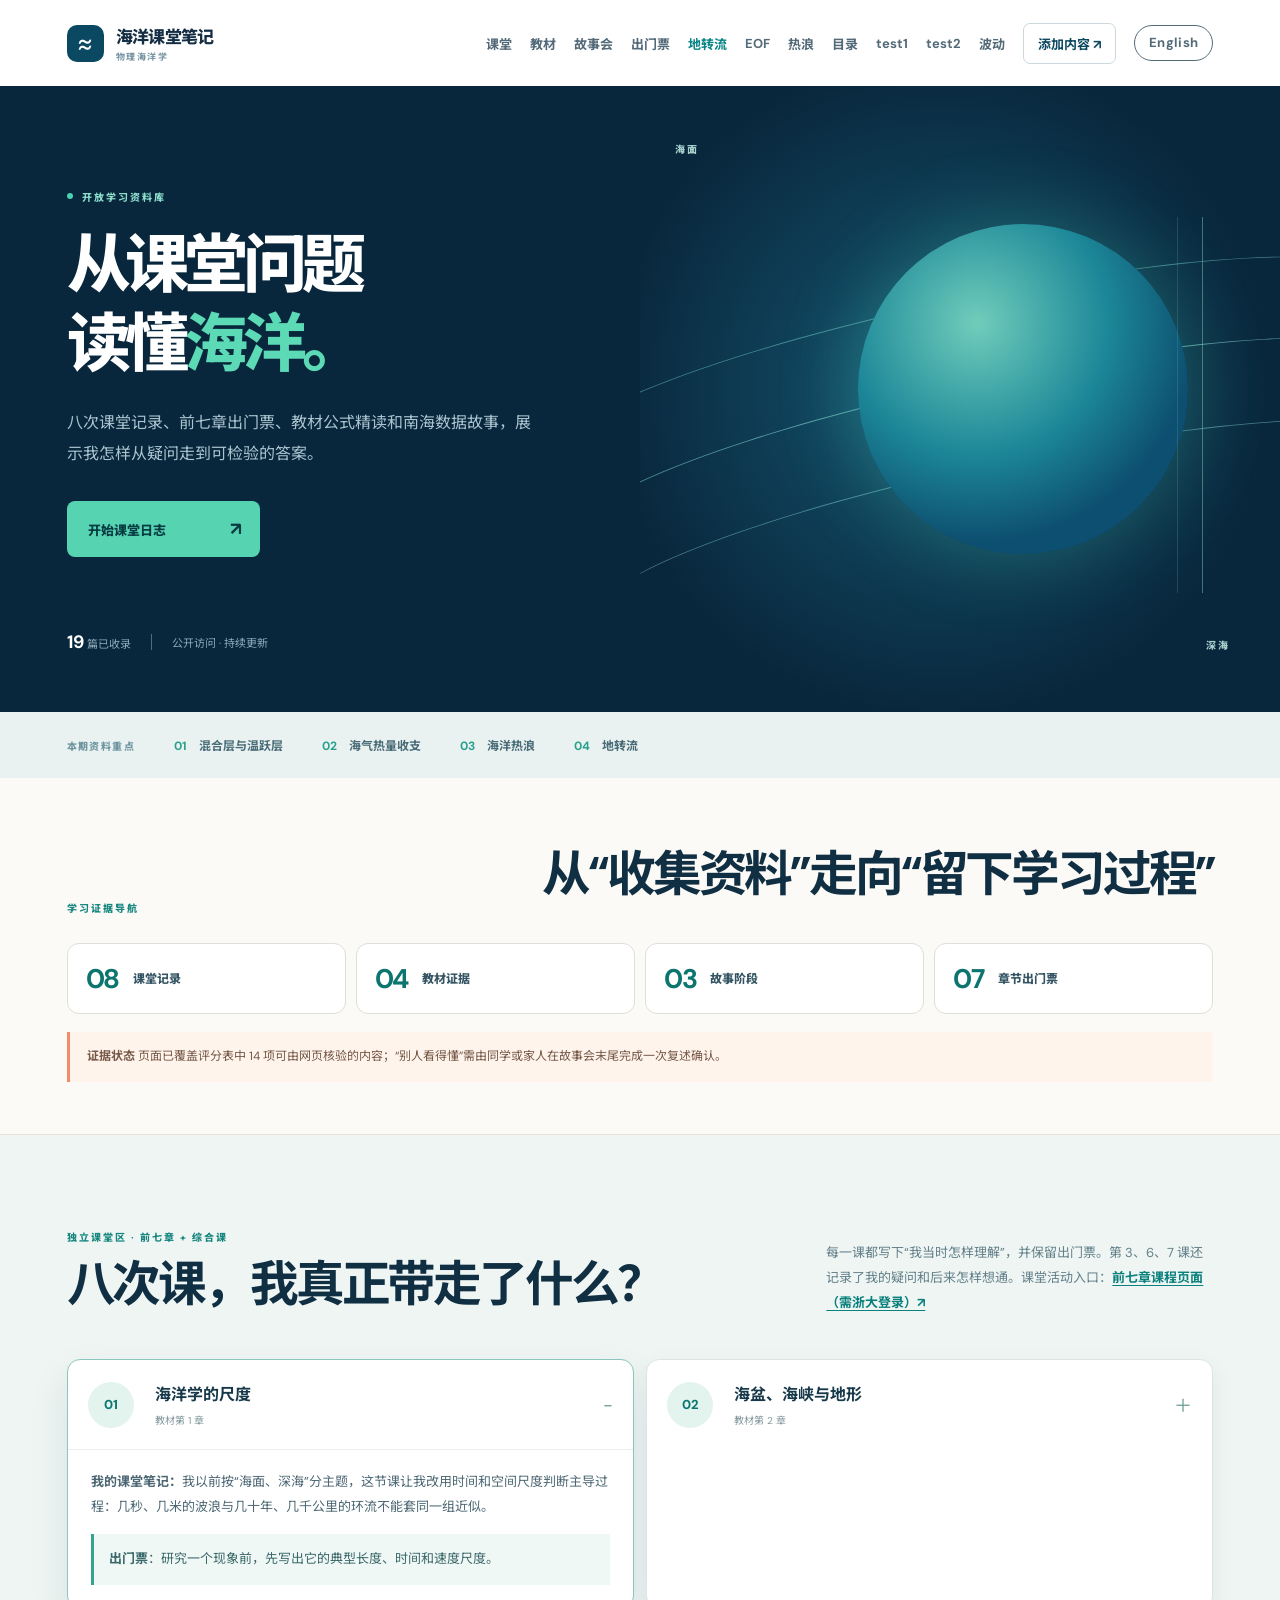
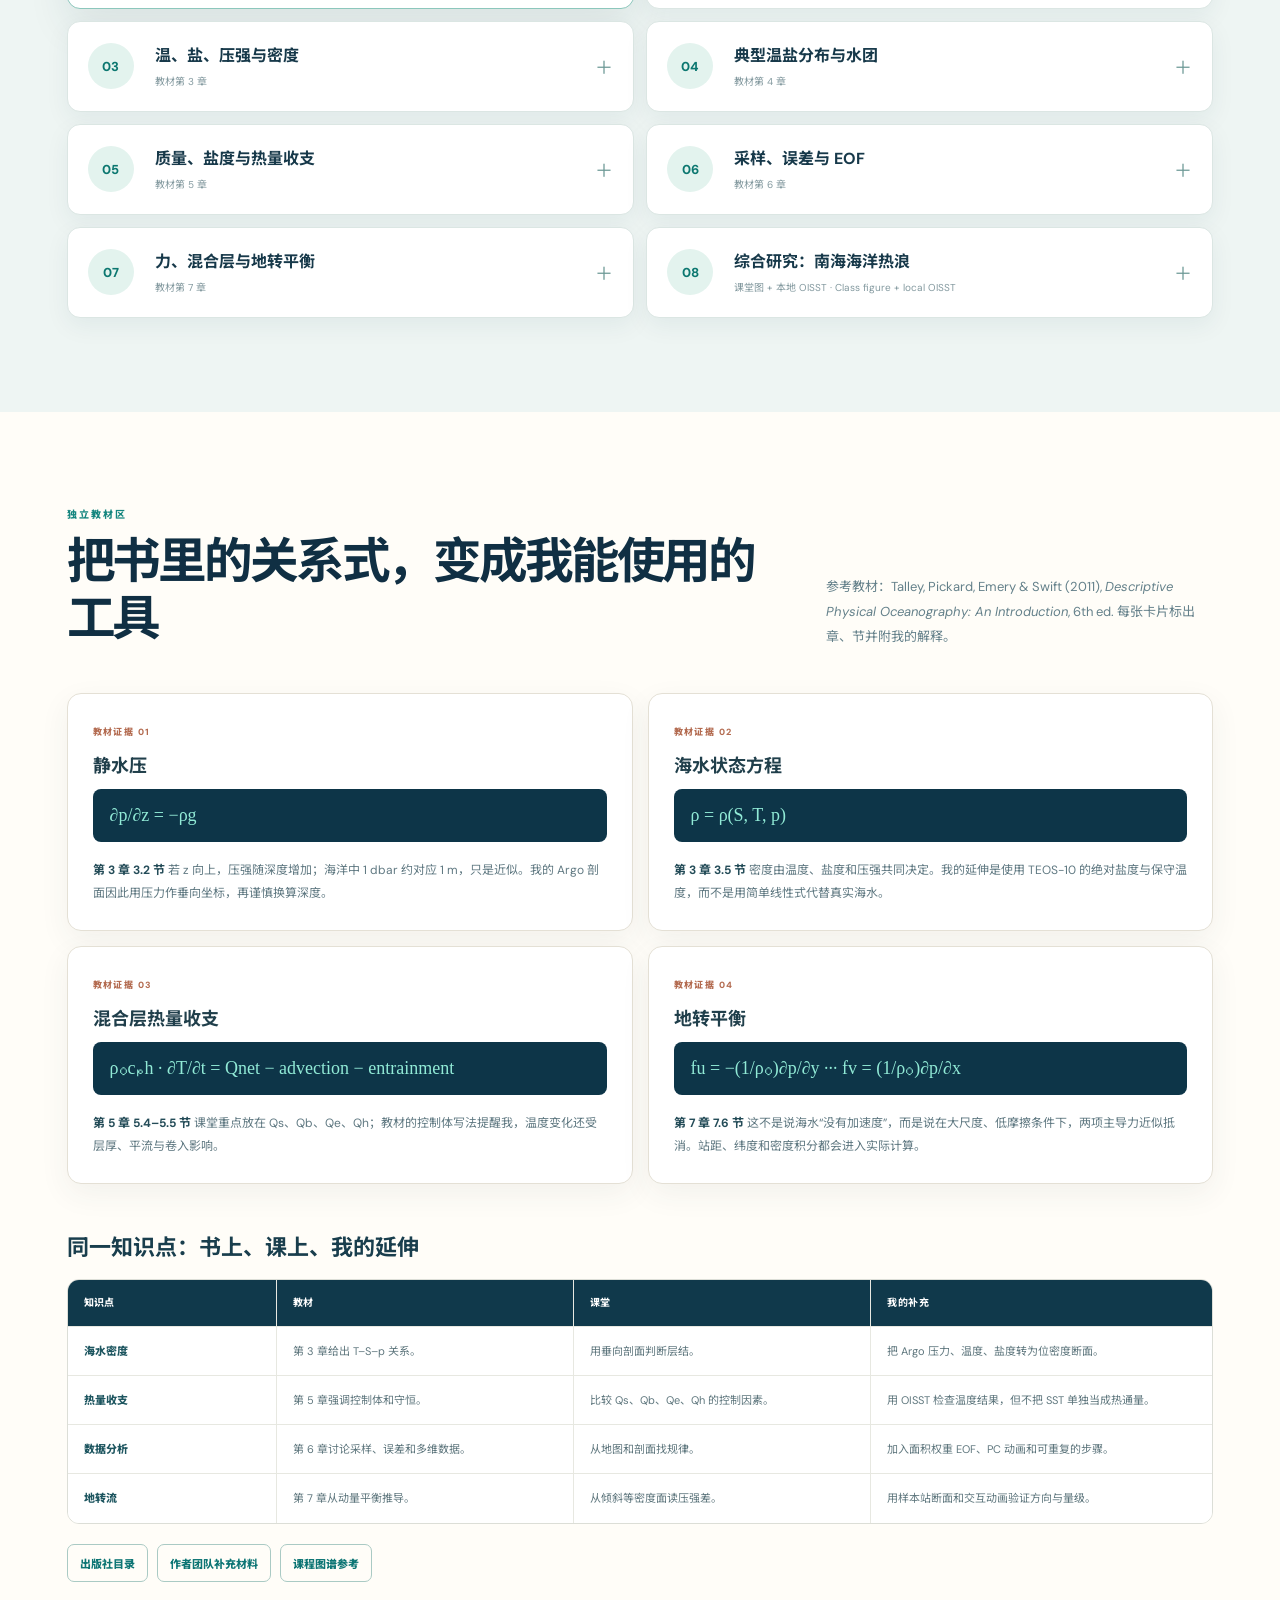
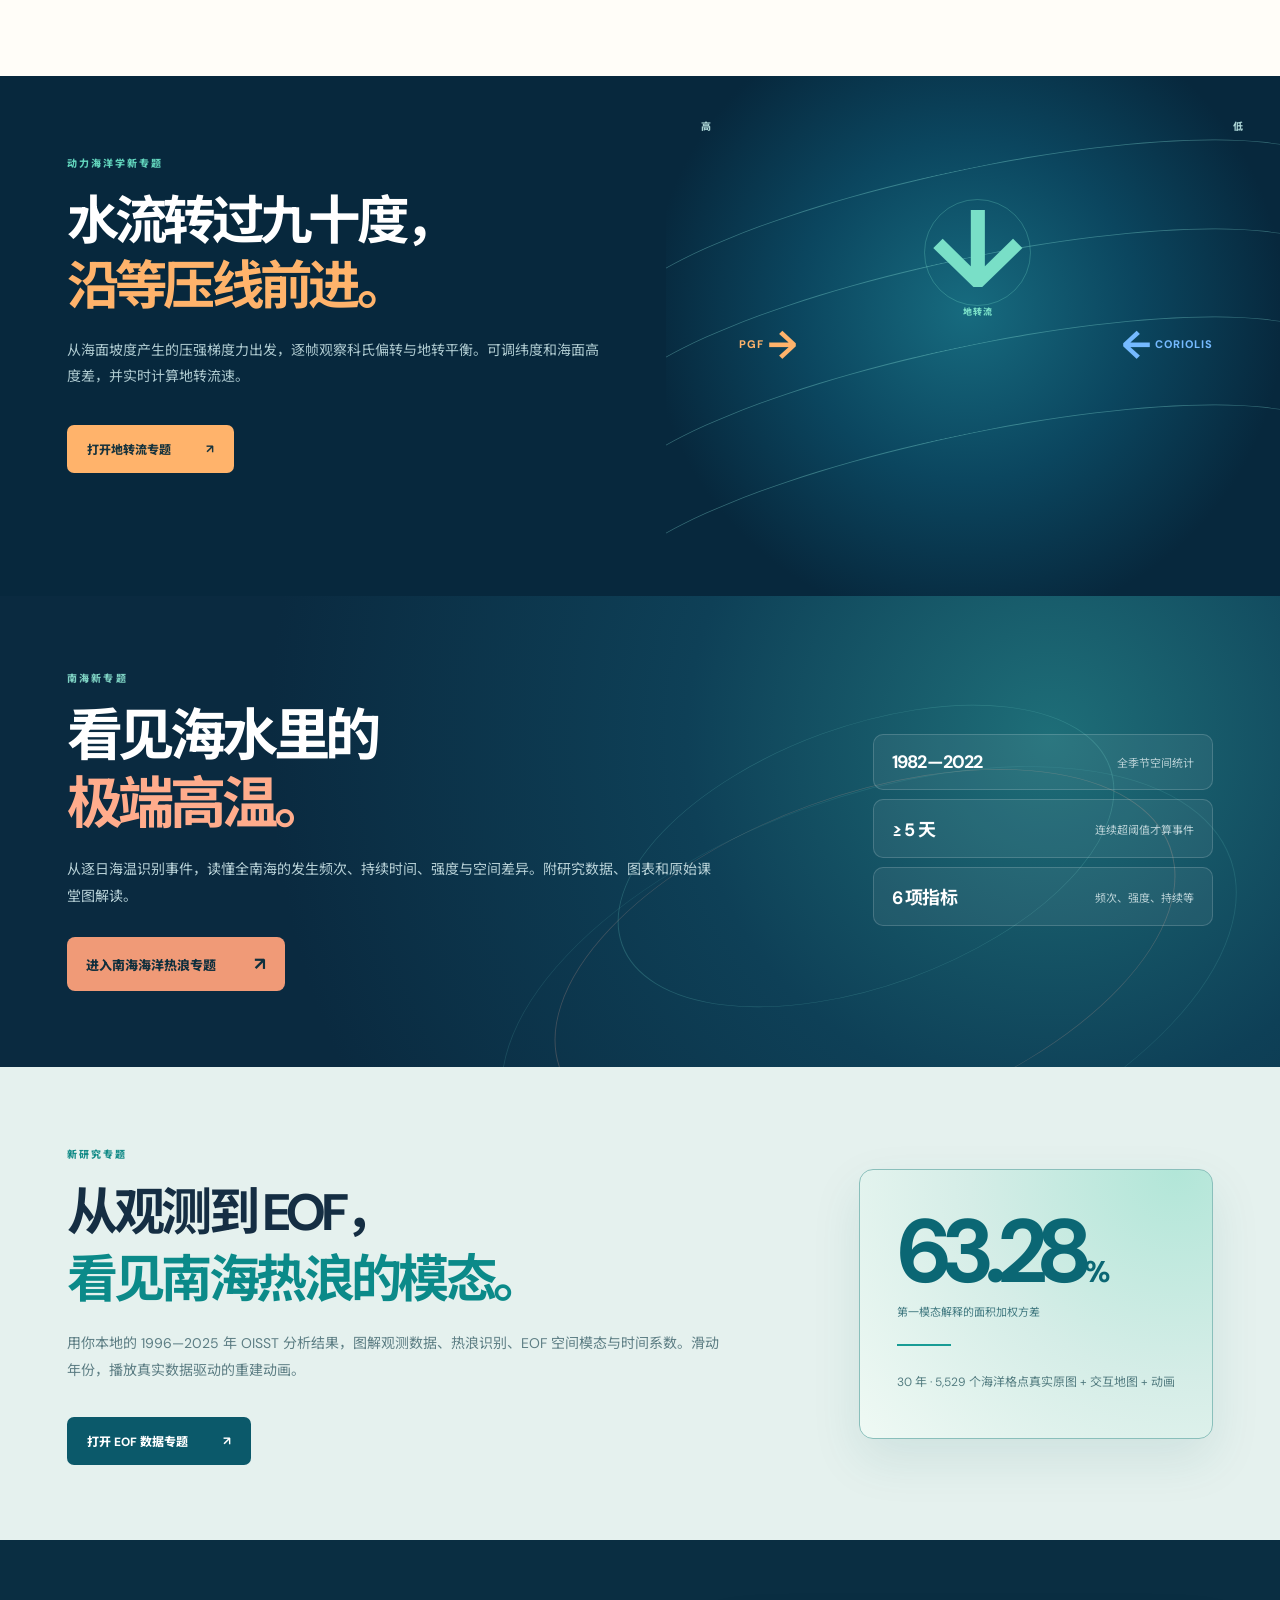
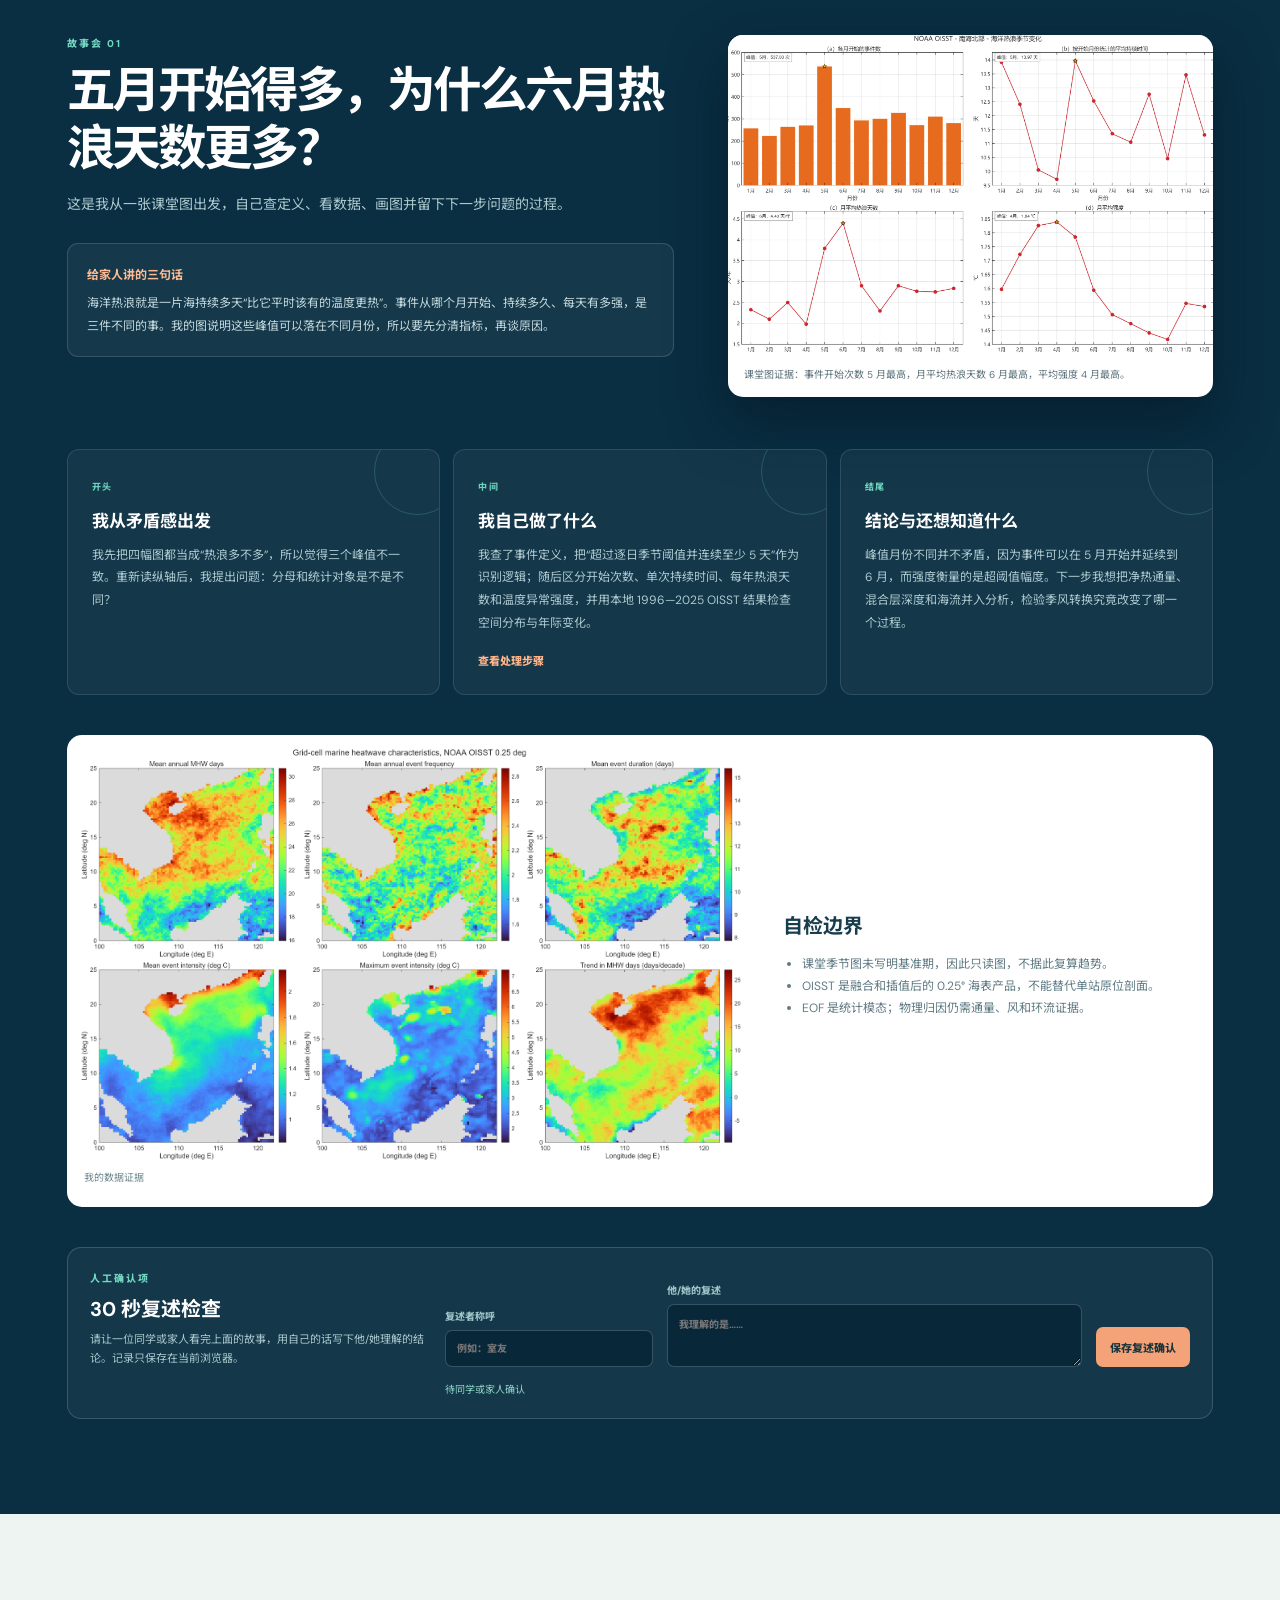
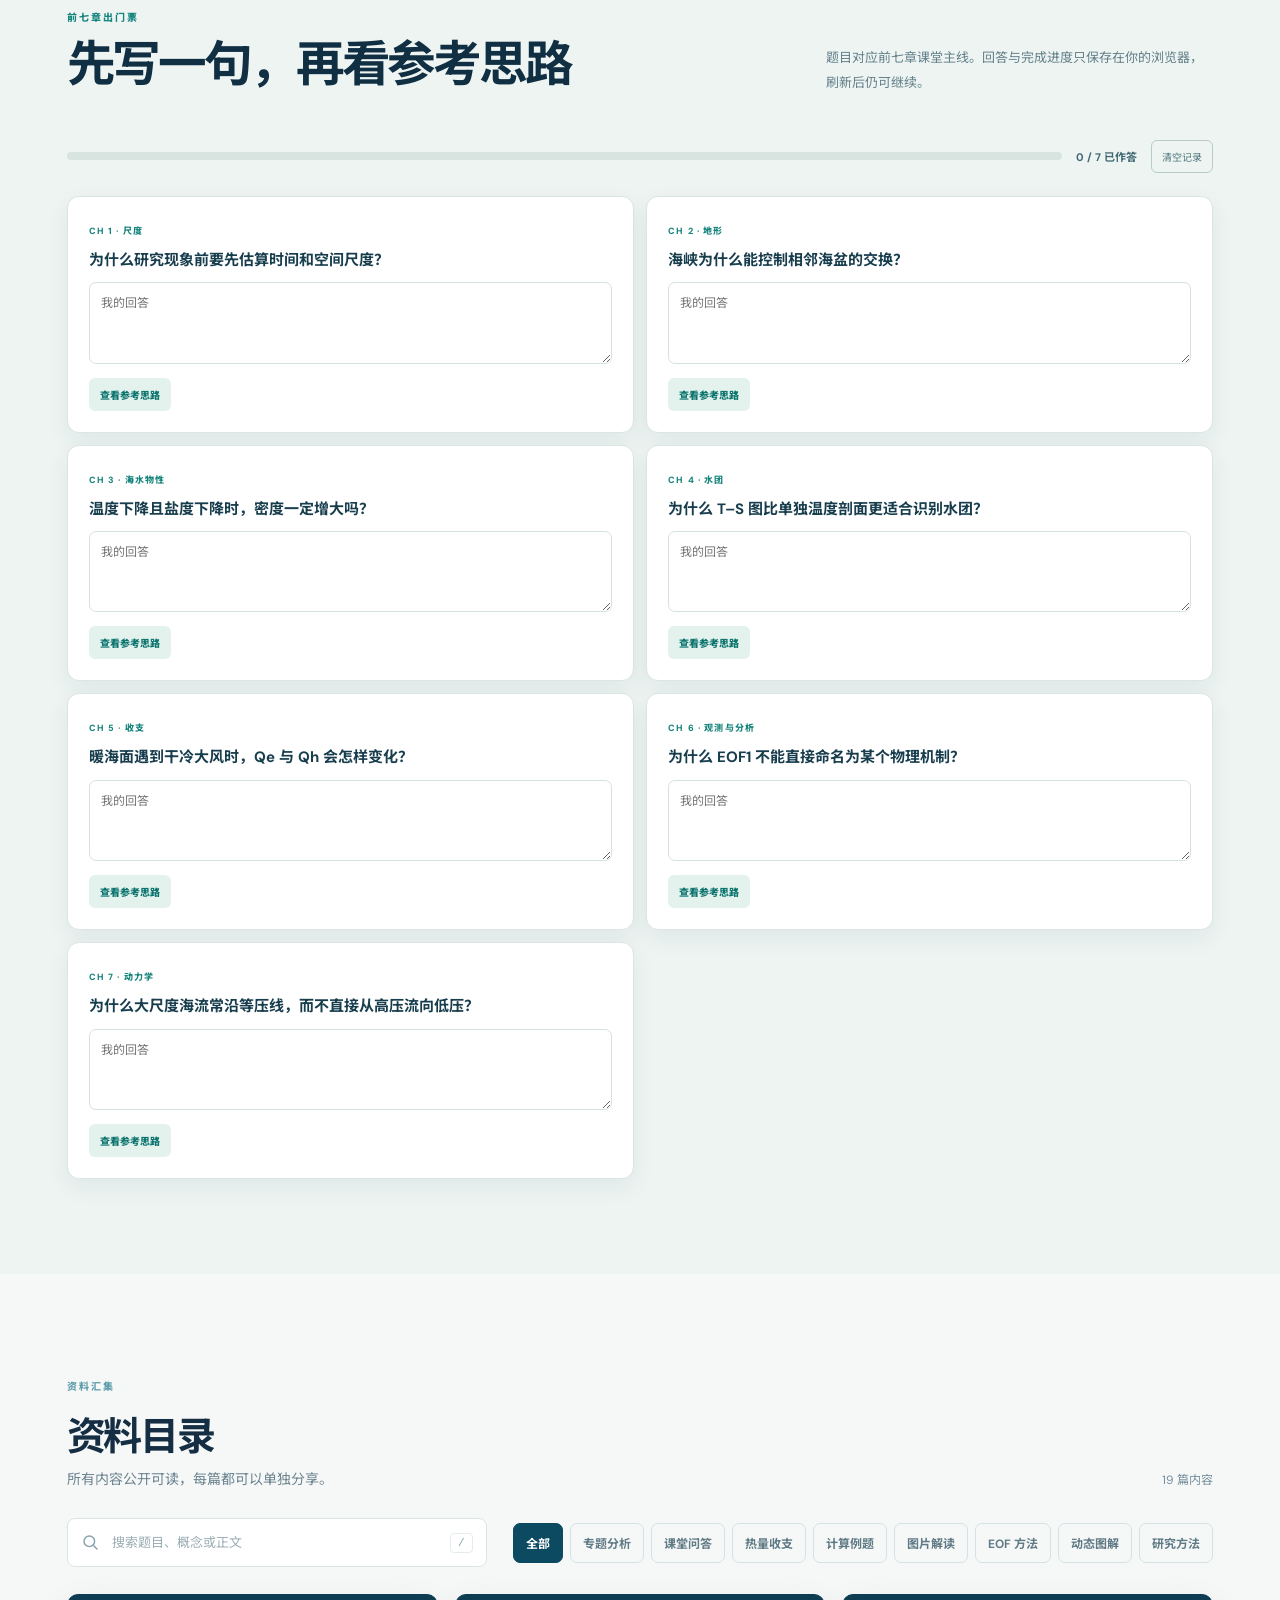
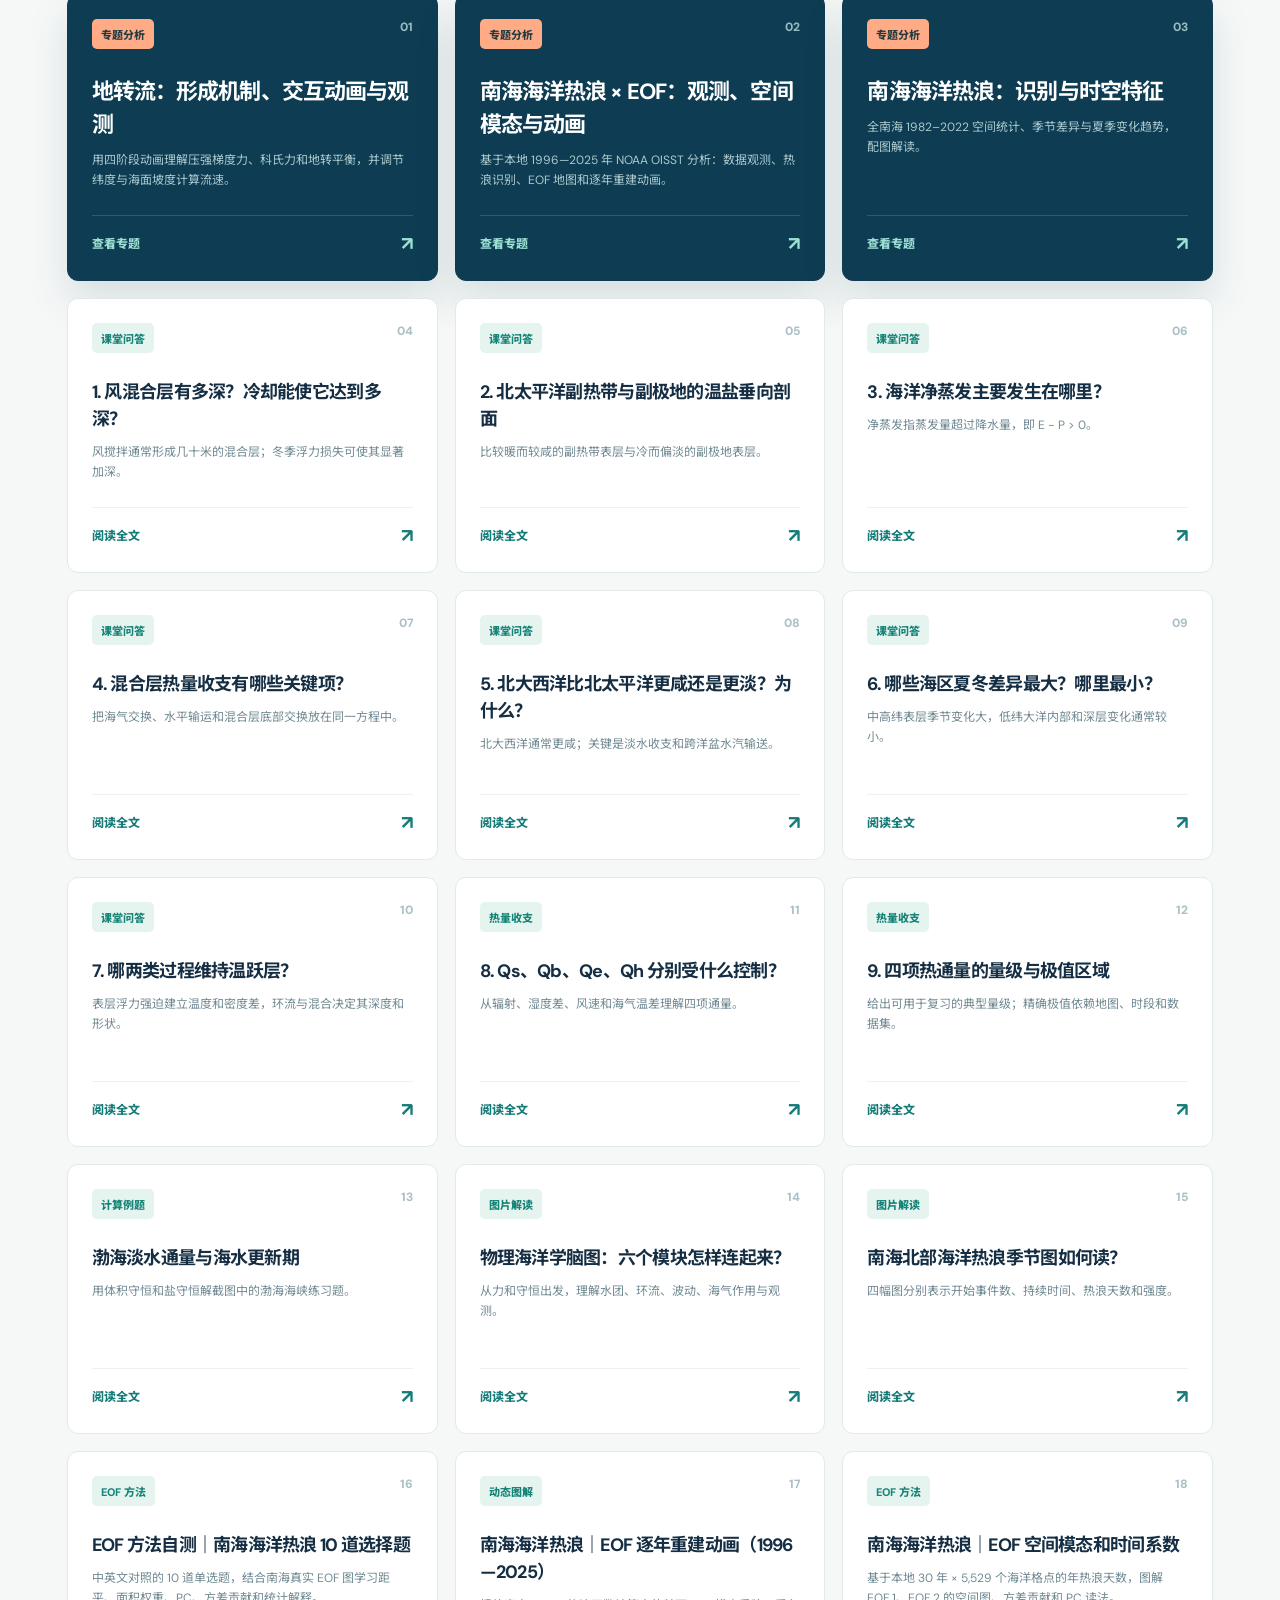
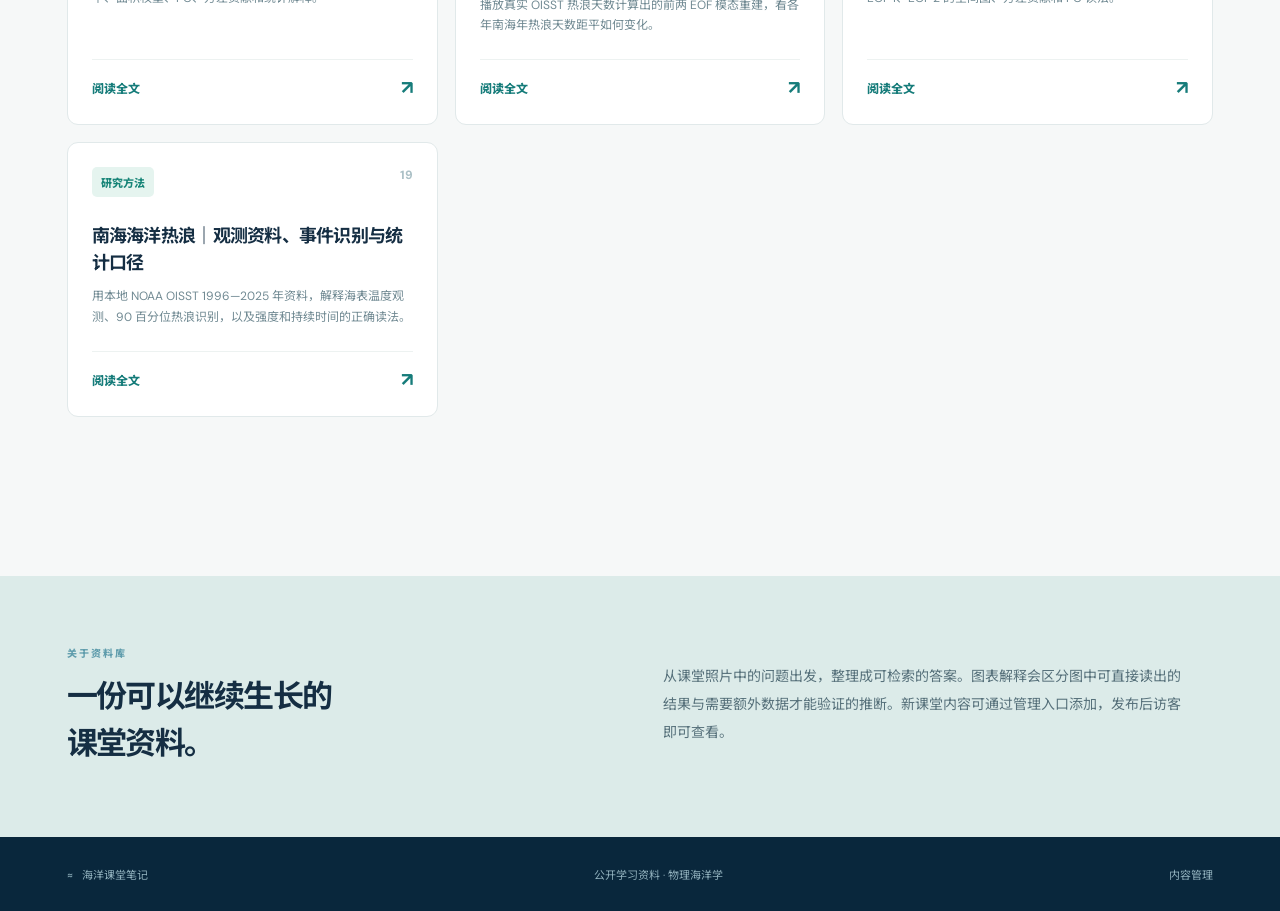
==== commit 69215834: "Add ocean wave family comparison table" ====
--- a/index.html
+++ b/index.html
@@ -1,7 +1,7 @@
 <!doctype html>
 <html lang="zh-CN"><head><meta charset="utf-8"><meta name="viewport" content="width=device-width, initial-scale=1"><meta name="theme-color" content="#071d32"><meta name="description" content="可切换中英文的物理海洋学课堂资料库 / A physical-oceanography classroom library with a Chinese/English language switch."><link rel="canonical" href="https://yihan8895-bot.github.io/ocean-class-notes/"><meta property="og:type" content="website"><meta property="og:site_name" content="海洋课堂笔记 / Ocean Classroom Notes"><meta property="og:title" content="海洋课堂笔记 / Ocean Classroom Notes"><meta property="og:description" content="课堂问题答案、知识脑图和物理海洋学专题分析。 / Classroom answers, concept maps and physical-oceanography research atlases."><meta property="og:url" content="https://yihan8895-bot.github.io/ocean-class-notes/"><meta property="og:image" content="https://yihan8895-bot.github.io/ocean-class-notes/social-preview-bilingual.png"><meta property="og:image:width" content="1265"><meta property="og:image:height" content="712"><meta property="og:image:alt" content="海洋课堂笔记网站首页 / Ocean Classroom Notes homepage"><meta name="twitter:card" content="summary_large_image"><title>海洋课堂笔记 / Ocean Classroom Notes｜物理海洋学 / Physical Oceanography</title><link rel="stylesheet" href="styles.css?v=20261015-i18n"><link rel="stylesheet" href="homepage-enhancements.css?v=20261015"><link rel="stylesheet" href="learning-journal.css?v=20261016"><script src="i18n.js?v=20261016k" defer></script><script src="app.js?v=20261015-i18n" defer></script><script src="learning-journal.js?v=20261016" defer></script></head>
 <body>
-  <header class="site-header"><a class="identity" href="./"><span class="logo">≈</span><span>海洋课堂笔记 / Ocean Classroom Notes<small>物理海洋学 / PHYSICAL OCEANOGRAPHY</small></span></a><nav><a href="#classroom">课堂 / Classroom</a><a href="#textbook">教材 / Textbook</a><a href="#story">故事会 / Story</a><a href="#exit-ticket">出门票 / Exit Ticket</a><a class="topic-link" href="geostrophic.html">地转流 / Geostrophy</a><a href="eof.html">EOF</a><a href="heatwaves.html">热浪 / MHW</a><a href="#library">目录 / Contents</a><a href="test1.html">test1</a><a href="test2.html">test2</a><a href="test3.html">test3</a><a class="admin-link" href="editor.html">添加内容 ↗ / Add Content ↗</a></nav></header>
+  <header class="site-header"><a class="identity" href="./"><span class="logo">≈</span><span>海洋课堂笔记 / Ocean Classroom Notes<small>物理海洋学 / PHYSICAL OCEANOGRAPHY</small></span></a><nav><a href="#classroom">课堂 / Classroom</a><a href="#textbook">教材 / Textbook</a><a href="#story">故事会 / Story</a><a href="#exit-ticket">出门票 / Exit Ticket</a><a class="topic-link" href="geostrophic.html">地转流 / Geostrophy</a><a href="eof.html">EOF</a><a href="heatwaves.html">热浪 / MHW</a><a href="#library">目录 / Contents</a><a href="test1.html">test1</a><a href="test2.html">test2</a><a href="test3.html">波动 / Waves</a><a class="admin-link" href="editor.html">添加内容 ↗ / Add Content ↗</a></nav></header>
   <main id="home">
     <section class="hero"><div class="hero-copy"><span class="eyebrow"><i></i> 开放学习资料库 / OPEN LEARNING LIBRARY</span><h1>从课堂问题<br>读懂<span>海洋。</span><small class="hero-english" lang="en">Understand the Ocean Through Classroom Questions</small></h1><p>八次课堂记录、前七章出门票、教材公式精读和南海数据故事，展示我怎样从疑问走到可检验的答案。 / Eight lesson records, exit tickets for Chapters 1–7, textbook formula notes and a South China Sea data story show how my questions became testable answers.</p><a class="hero-button" href="#classroom">开始课堂日志 / Start the Class Journal <span>↗</span></a><div class="hero-facts"><span><strong id="hero-count">14</strong> 篇已收录 / articles</span><b></b><span>公开访问 · 持续更新 / Public access · Updated regularly</span></div></div><div class="hero-visual" aria-hidden="true"><div class="visual-label label-top">海面 / SURFACE · 0 m</div><div class="wave wave-1"></div><div class="wave wave-2"></div><div class="wave wave-3"></div><div class="orb"></div><div class="depth-line line-1"></div><div class="depth-line line-2"></div><div class="visual-label label-bottom">深海 / DEEP OCEAN · 1000 m</div></div></section>
     <section class="quick-topics" aria-label="主题概览 / Featured topics"><span>本期资料重点 / Featured topics</span><div><b>01</b> 混合层与温跃层 / Mixed layer and thermocline</div><div><b>02</b> 海气热量收支 / Air–sea heat budget</div><div><b>03</b> 海洋热浪 / Marine heatwaves</div><div><b>04</b> 地转流 / Geostrophic flow</div></section>
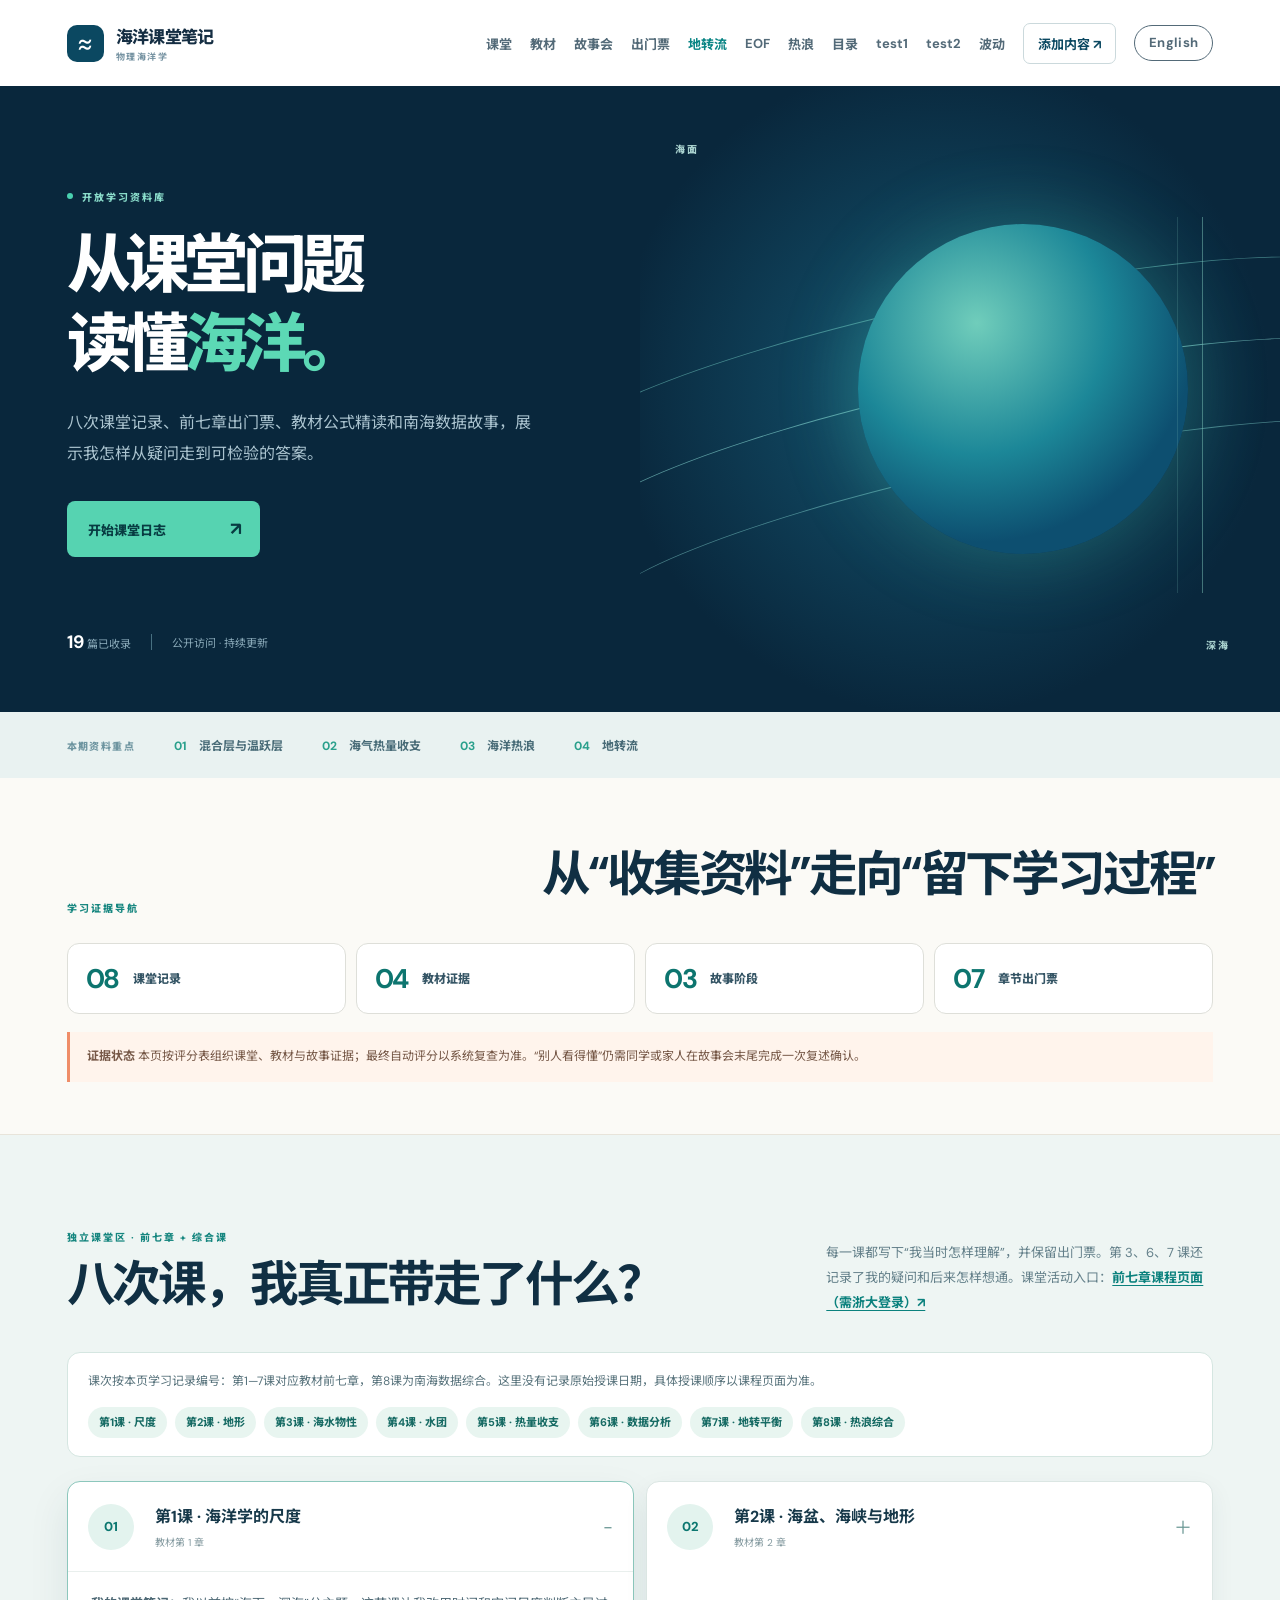
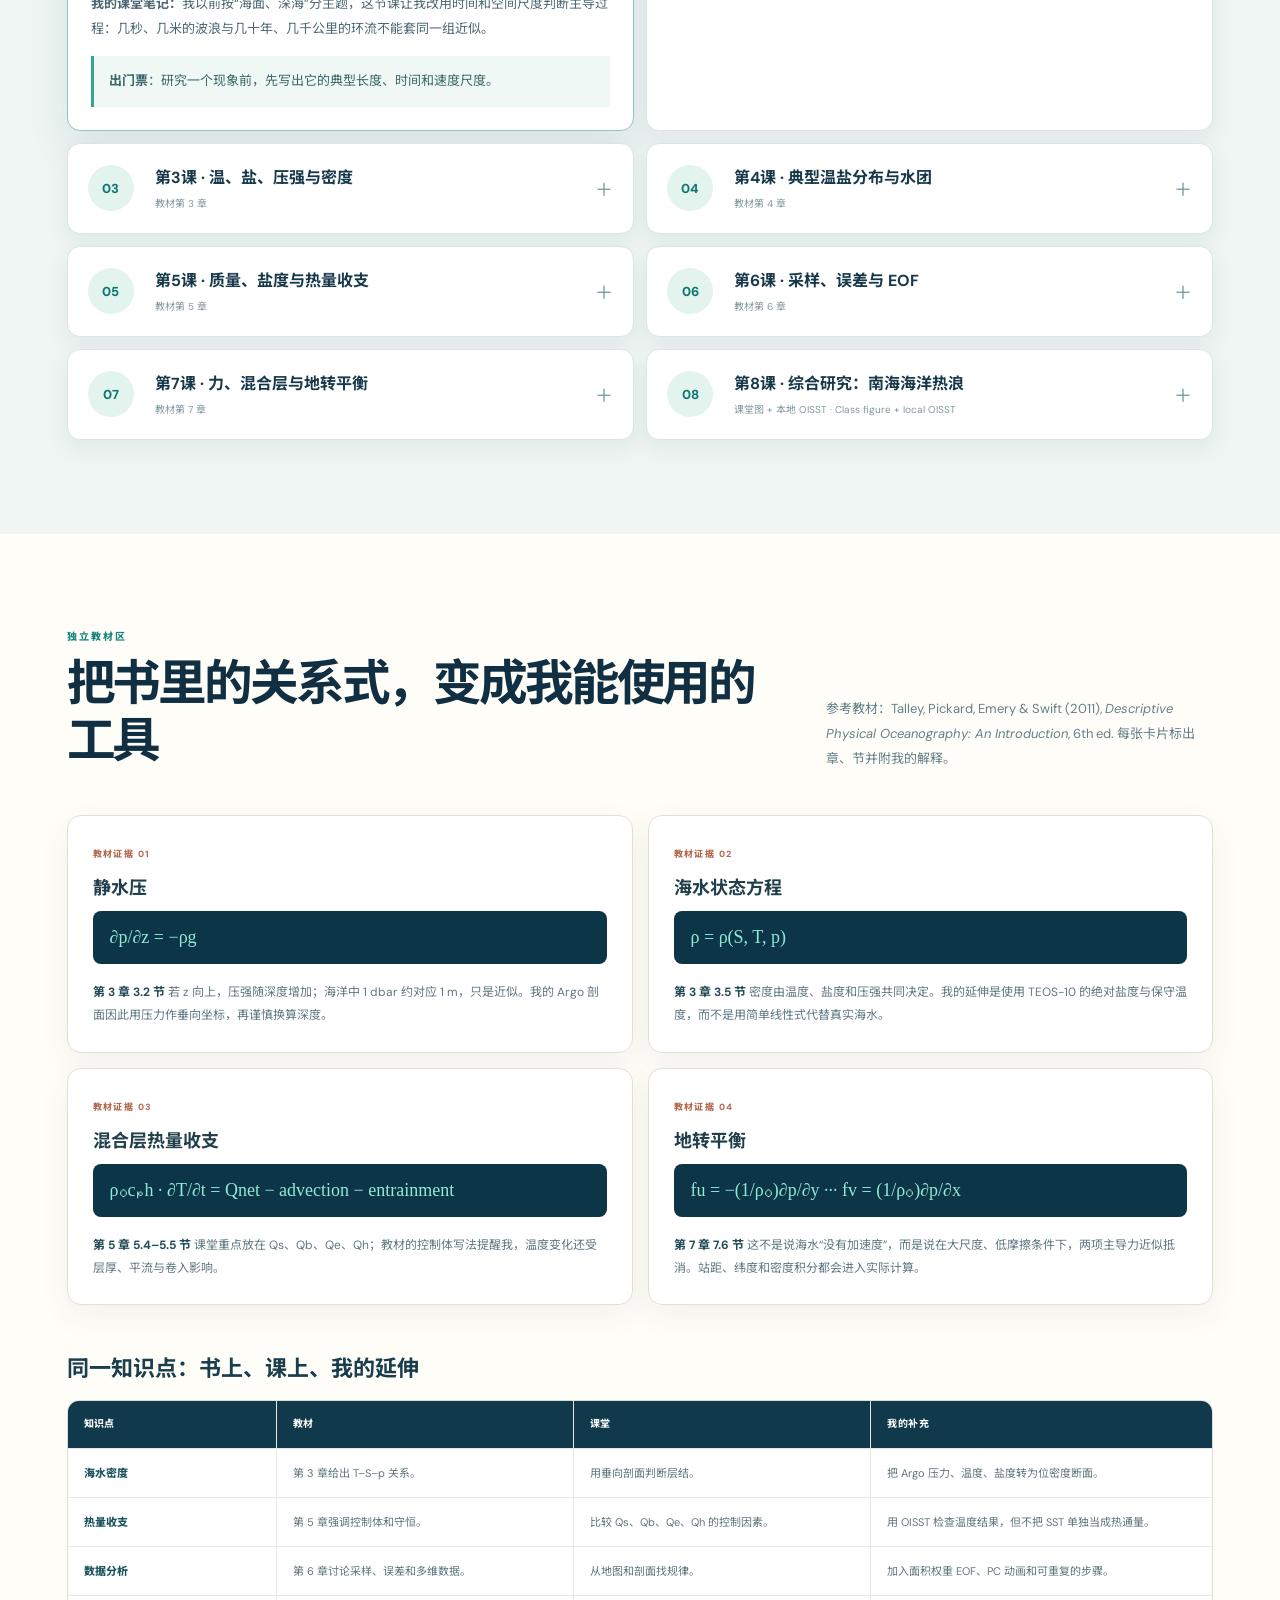
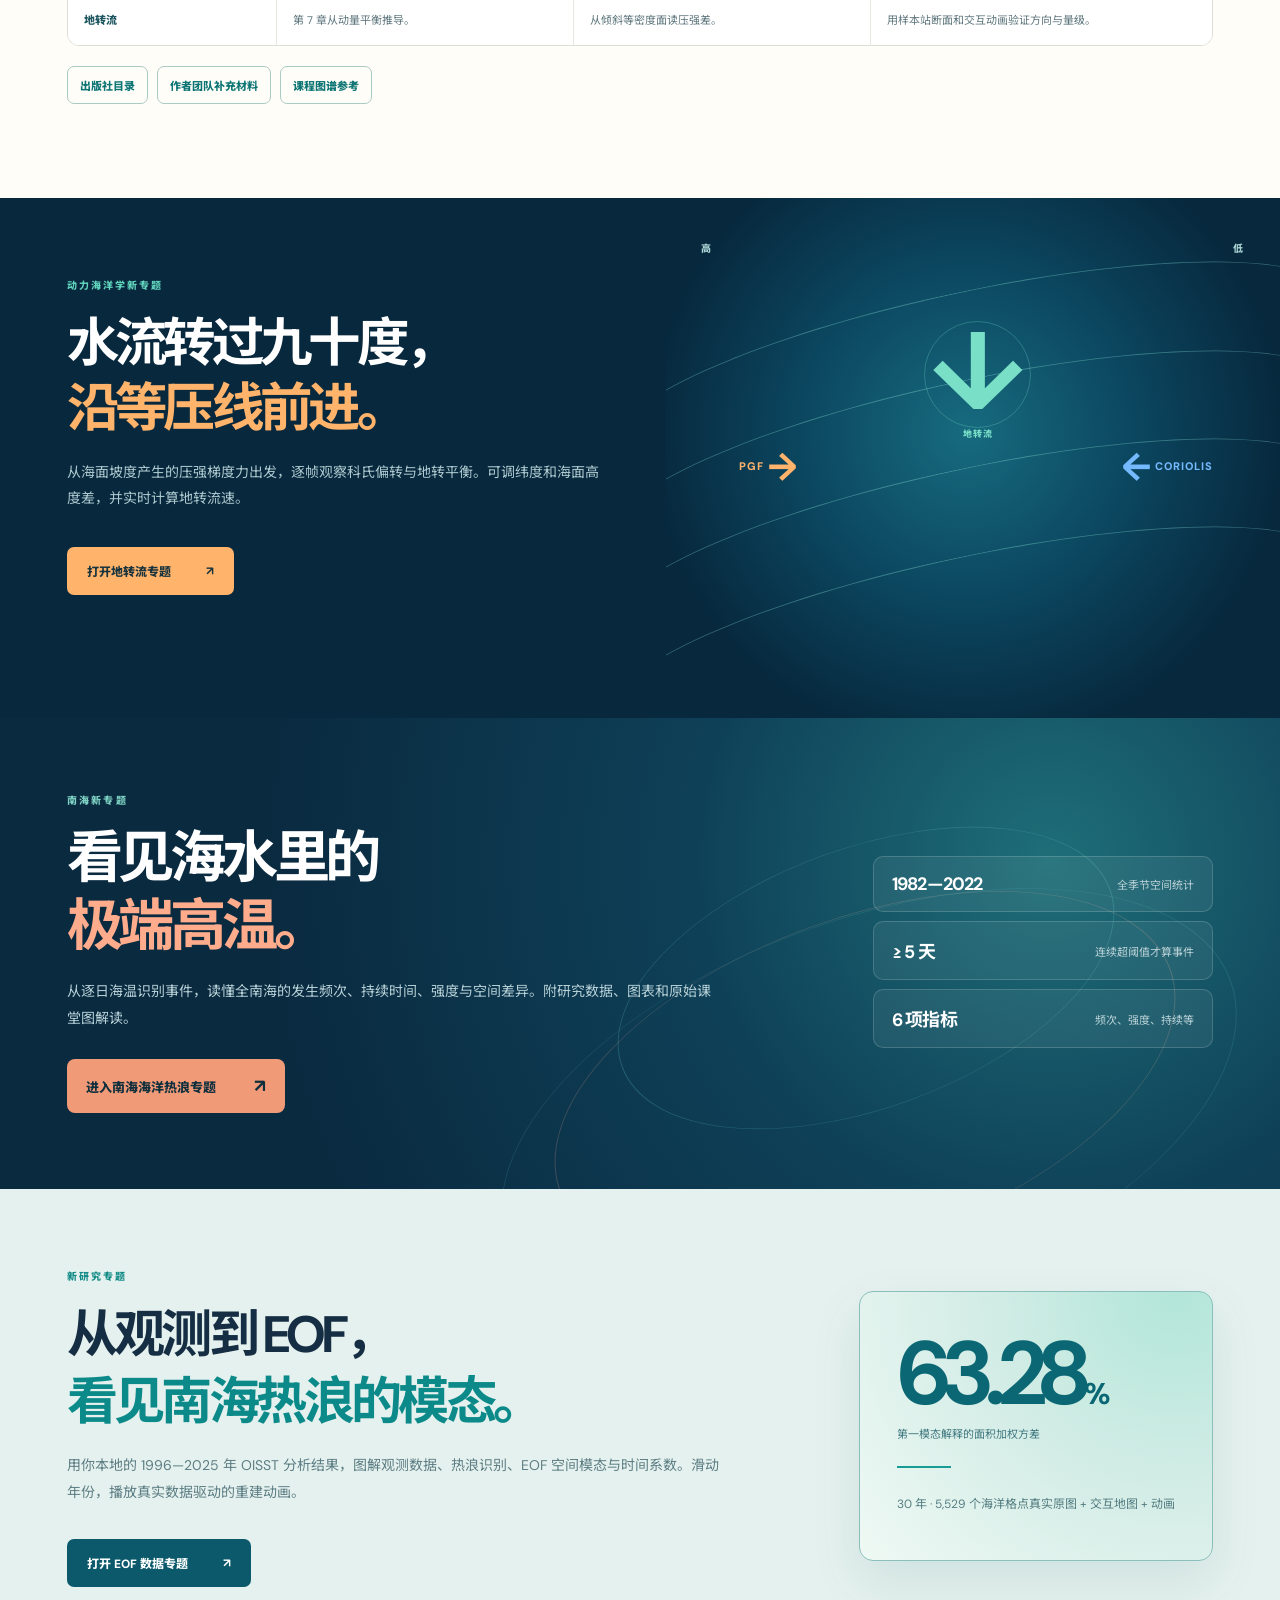
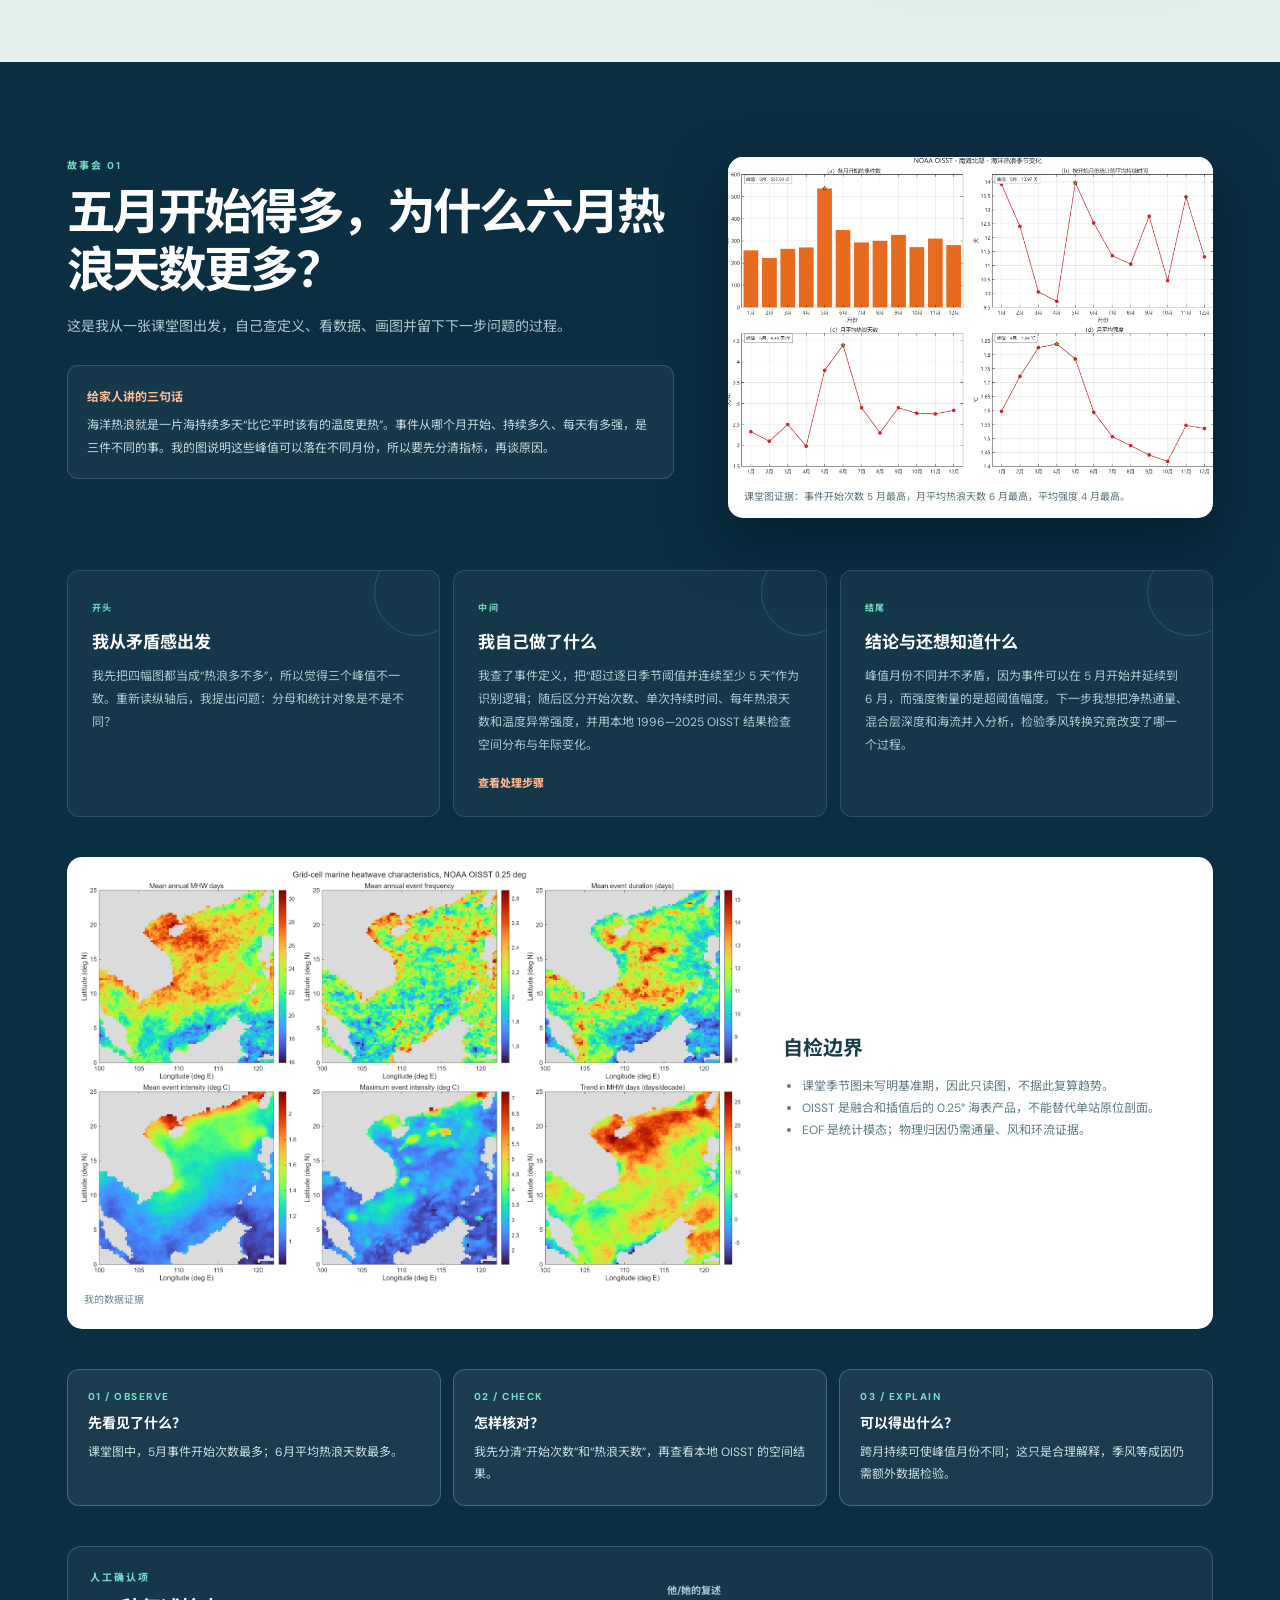
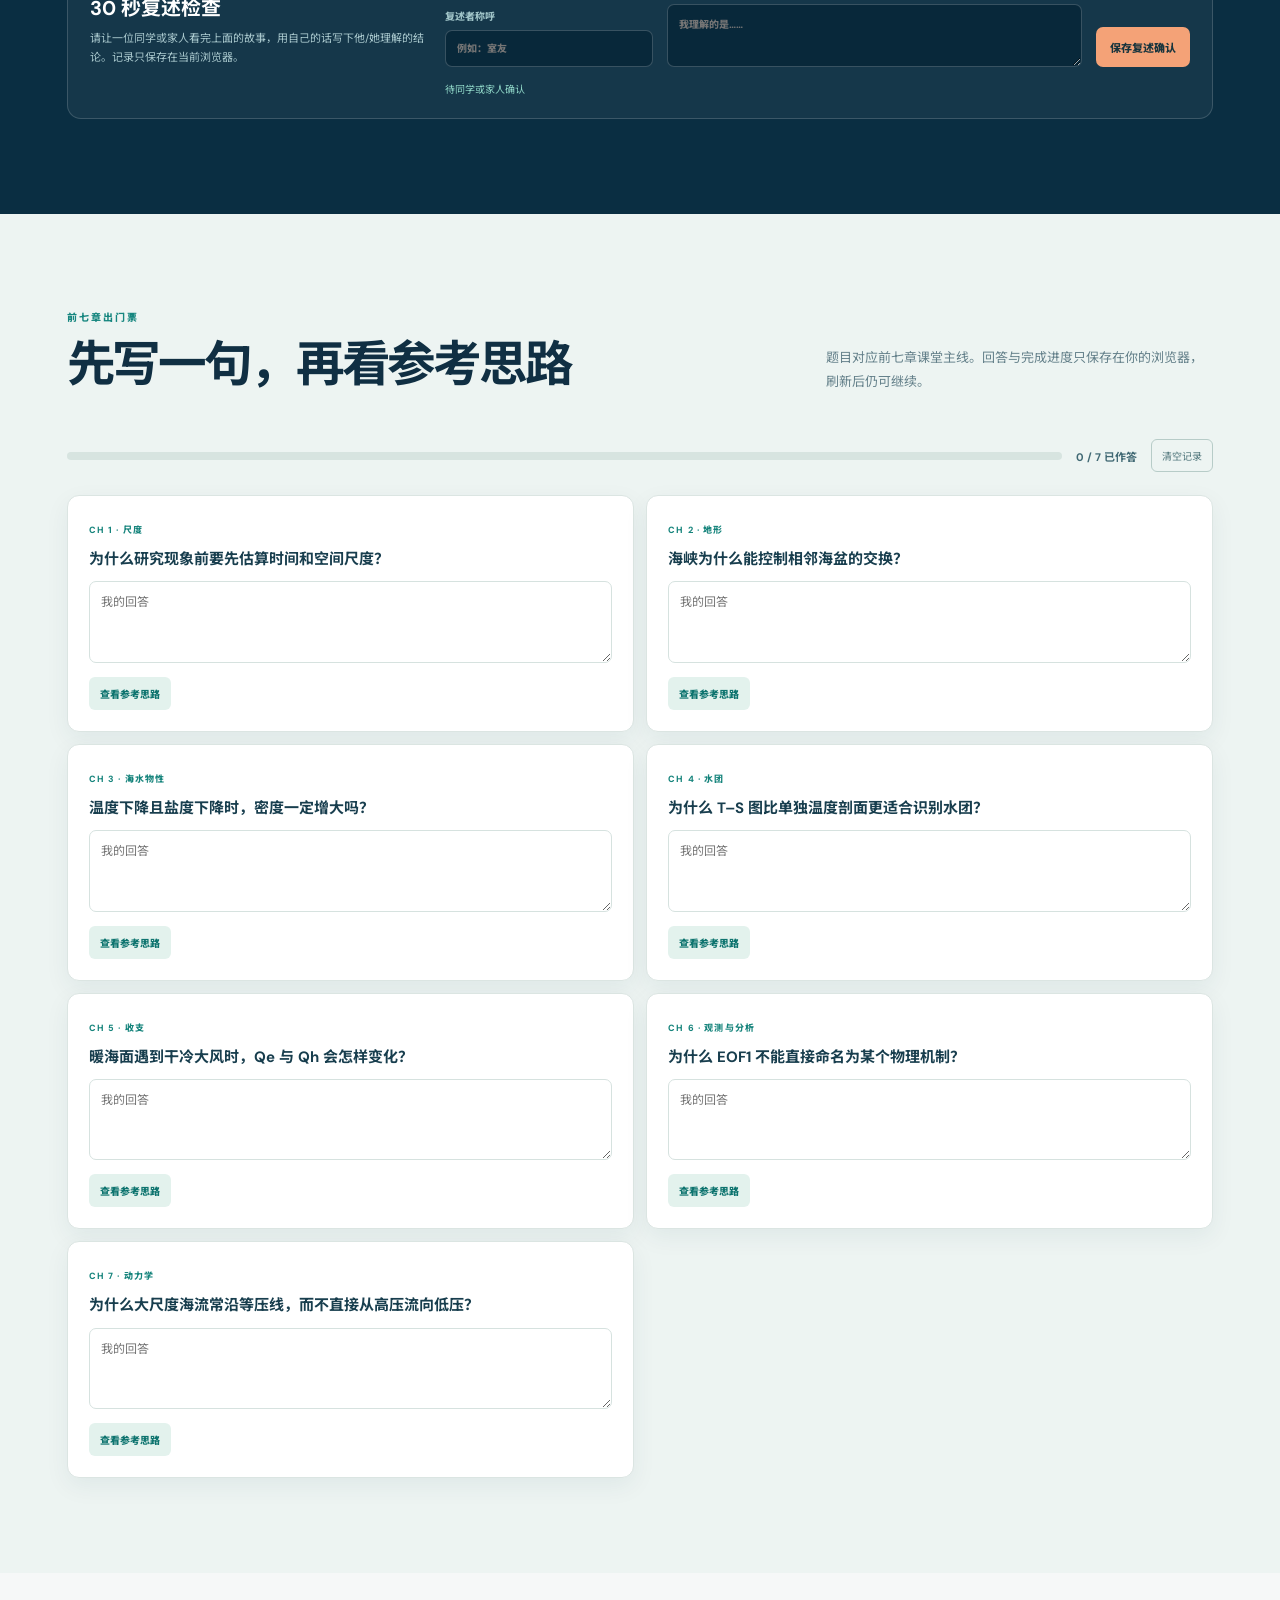
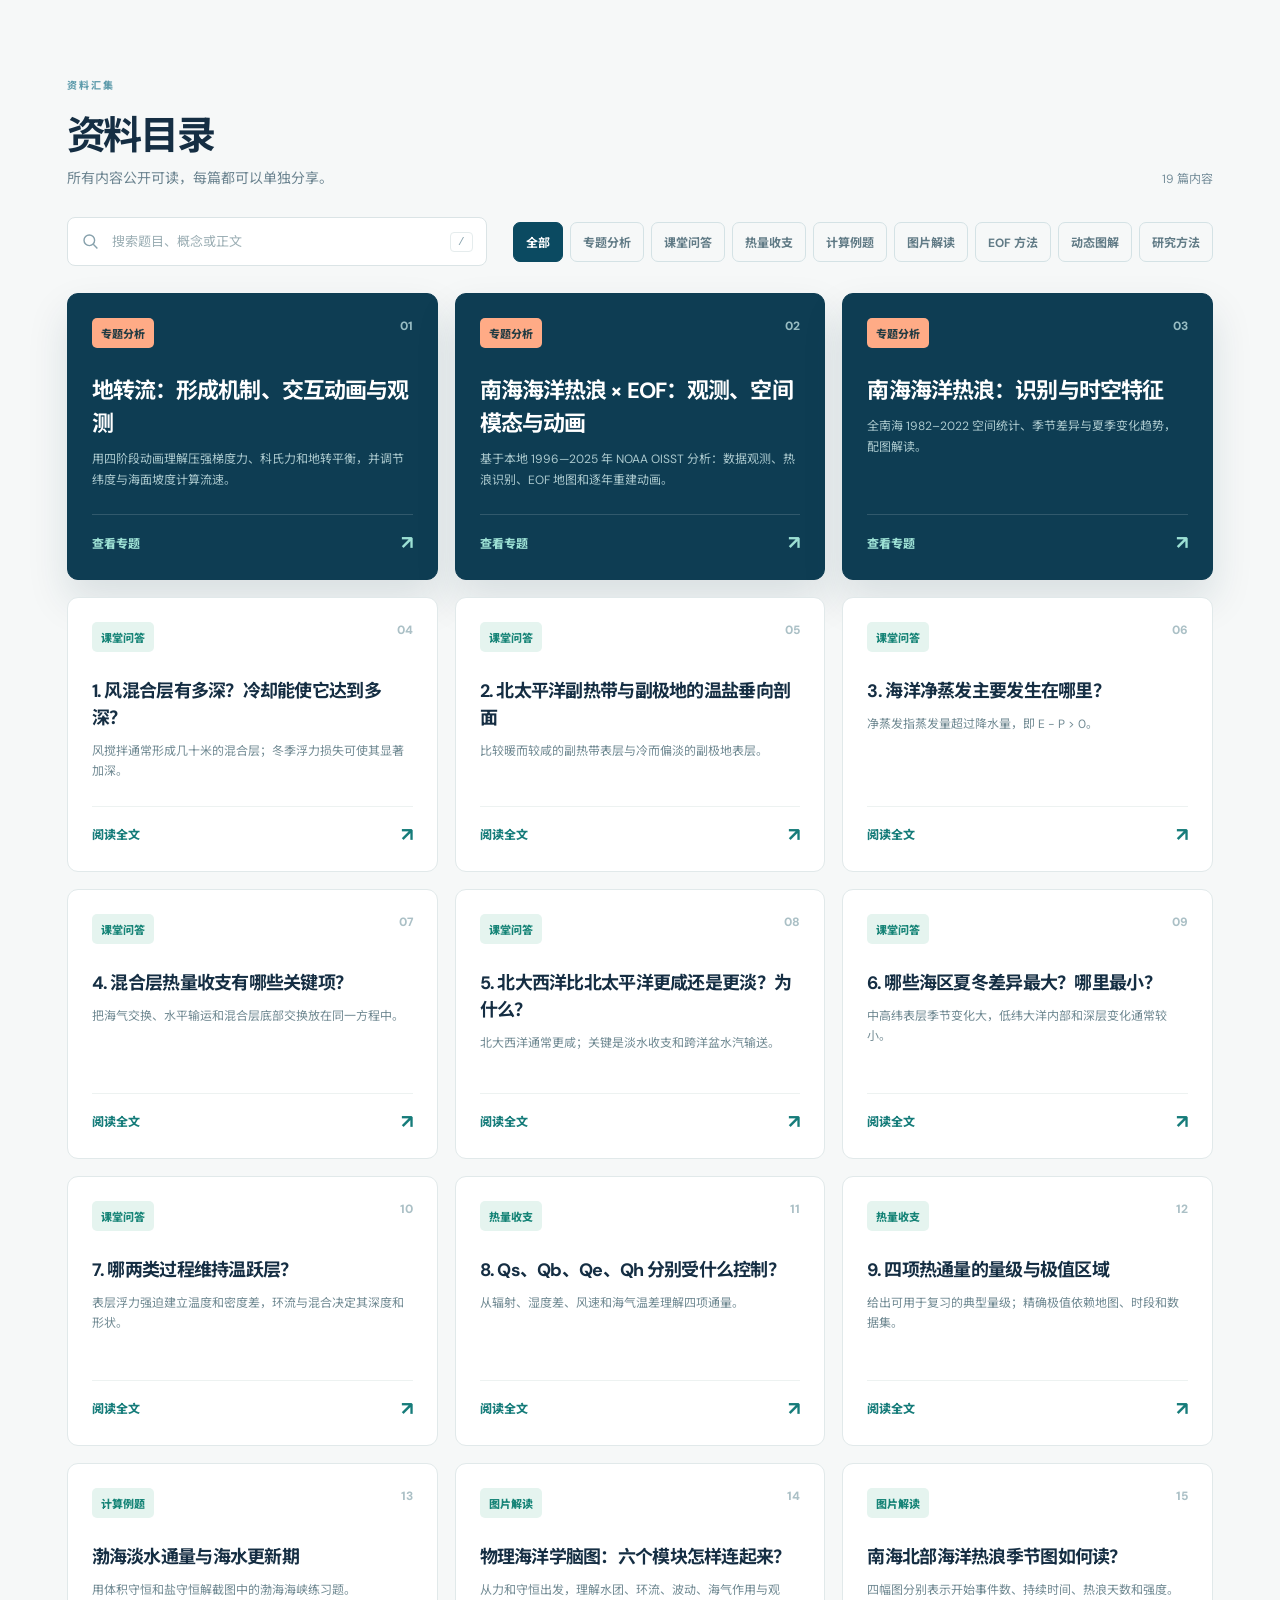
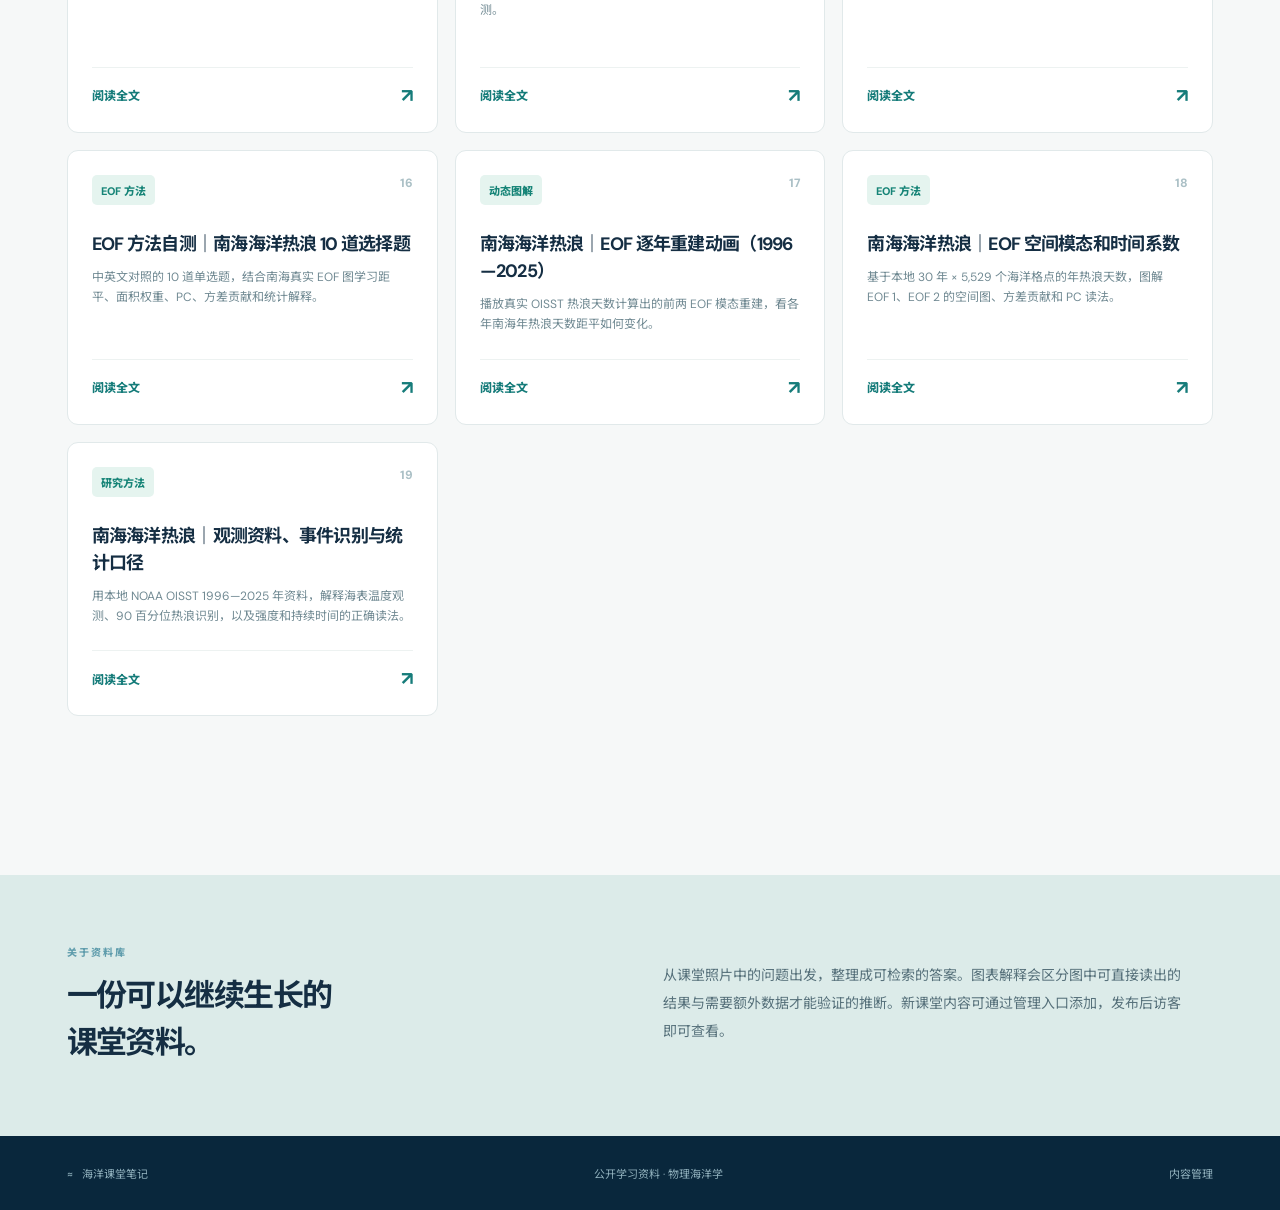
==== commit ac219447: "Clarify eight lesson records and story evidence" ====
--- a/index.html
+++ b/index.html
@@ -1,5 +1,5 @@
 <!doctype html>
-<html lang="zh-CN"><head><meta charset="utf-8"><meta name="viewport" content="width=device-width, initial-scale=1"><meta name="theme-color" content="#071d32"><meta name="description" content="可切换中英文的物理海洋学课堂资料库 / A physical-oceanography classroom library with a Chinese/English language switch."><link rel="canonical" href="https://yihan8895-bot.github.io/ocean-class-notes/"><meta property="og:type" content="website"><meta property="og:site_name" content="海洋课堂笔记 / Ocean Classroom Notes"><meta property="og:title" content="海洋课堂笔记 / Ocean Classroom Notes"><meta property="og:description" content="课堂问题答案、知识脑图和物理海洋学专题分析。 / Classroom answers, concept maps and physical-oceanography research atlases."><meta property="og:url" content="https://yihan8895-bot.github.io/ocean-class-notes/"><meta property="og:image" content="https://yihan8895-bot.github.io/ocean-class-notes/social-preview-bilingual.png"><meta property="og:image:width" content="1265"><meta property="og:image:height" content="712"><meta property="og:image:alt" content="海洋课堂笔记网站首页 / Ocean Classroom Notes homepage"><meta name="twitter:card" content="summary_large_image"><title>海洋课堂笔记 / Ocean Classroom Notes｜物理海洋学 / Physical Oceanography</title><link rel="stylesheet" href="styles.css?v=20261015-i18n"><link rel="stylesheet" href="homepage-enhancements.css?v=20261015"><link rel="stylesheet" href="learning-journal.css?v=20261016"><script src="i18n.js?v=20261016k" defer></script><script src="app.js?v=20261015-i18n" defer></script><script src="learning-journal.js?v=20261016" defer></script></head>
+<html lang="zh-CN"><head><meta charset="utf-8"><meta name="viewport" content="width=device-width, initial-scale=1"><meta name="theme-color" content="#071d32"><meta name="description" content="可切换中英文的物理海洋学课堂资料库 / A physical-oceanography classroom library with a Chinese/English language switch."><link rel="canonical" href="https://yihan8895-bot.github.io/ocean-class-notes/"><meta property="og:type" content="website"><meta property="og:site_name" content="海洋课堂笔记 / Ocean Classroom Notes"><meta property="og:title" content="海洋课堂笔记 / Ocean Classroom Notes"><meta property="og:description" content="课堂问题答案、知识脑图和物理海洋学专题分析。 / Classroom answers, concept maps and physical-oceanography research atlases."><meta property="og:url" content="https://yihan8895-bot.github.io/ocean-class-notes/"><meta property="og:image" content="https://yihan8895-bot.github.io/ocean-class-notes/social-preview-bilingual.png"><meta property="og:image:width" content="1265"><meta property="og:image:height" content="712"><meta property="og:image:alt" content="海洋课堂笔记网站首页 / Ocean Classroom Notes homepage"><meta name="twitter:card" content="summary_large_image"><title>海洋课堂笔记 / Ocean Classroom Notes｜物理海洋学 / Physical Oceanography</title><link rel="stylesheet" href="styles.css?v=20261015-i18n"><link rel="stylesheet" href="homepage-enhancements.css?v=20261015"><link rel="stylesheet" href="learning-journal.css?v=20261104"><script src="i18n.js?v=20261016k" defer></script><script src="app.js?v=20261015-i18n" defer></script><script src="learning-journal.js?v=20261016" defer></script></head>
 <body>
   <header class="site-header"><a class="identity" href="./"><span class="logo">≈</span><span>海洋课堂笔记 / Ocean Classroom Notes<small>物理海洋学 / PHYSICAL OCEANOGRAPHY</small></span></a><nav><a href="#classroom">课堂 / Classroom</a><a href="#textbook">教材 / Textbook</a><a href="#story">故事会 / Story</a><a href="#exit-ticket">出门票 / Exit Ticket</a><a class="topic-link" href="geostrophic.html">地转流 / Geostrophy</a><a href="eof.html">EOF</a><a href="heatwaves.html">热浪 / MHW</a><a href="#library">目录 / Contents</a><a href="test1.html">test1</a><a href="test2.html">test2</a><a href="test3.html">波动 / Waves</a><a class="admin-link" href="editor.html">添加内容 ↗ / Add Content ↗</a></nav></header>
   <main id="home">
@@ -8,20 +8,21 @@
     <section class="evidence-board" aria-labelledby="evidence-title">
       <div><span class="journal-kicker">学习证据导航 / EVIDENCE MAP</span><h2 id="evidence-title">从“收集资料”走向“留下学习过程”<small>From collecting material to showing how I learned</small></h2></div>
       <div class="evidence-links"><a href="#classroom"><b>08</b><span>课堂记录<br><small lang="en">Class lessons</small></span></a><a href="#textbook"><b>04</b><span>教材证据<br><small lang="en">Textbook items</small></span></a><a href="#story"><b>03</b><span>故事阶段<br><small lang="en">Story stages</small></span></a><a href="#exit-ticket"><b>07</b><span>章节出门票<br><small lang="en">Exit tickets</small></span></a></div>
-      <p class="evidence-note"><strong>证据状态 / Evidence status:</strong> 页面已覆盖评分表中 14 项可由网页核验的内容；“别人看得懂”需由同学或家人在故事会末尾完成一次复述确认。 / The page now supplies evidence for 14 machine-checkable criteria. A classmate or family member must complete the tell-back check for the one criterion that requires human confirmation.</p>
+      <p class="evidence-note"><strong>证据状态 / Evidence status:</strong> 本页按评分表组织课堂、教材与故事证据；最终自动评分以系统复查为准。“别人看得懂”仍需同学或家人在故事会末尾完成一次复述确认。 / This page organizes classroom, textbook and story evidence around the rubric; the automated score still needs a fresh system check. A classmate or family member must complete the tell-back check for the human-confirmed criterion.</p>
     </section>
 
     <section class="course-journal" id="classroom" aria-labelledby="classroom-title">
       <div class="journal-heading"><div><span class="journal-kicker">独立课堂区 · 前七章 + 综合课 / CLASSROOM JOURNAL</span><h2 id="classroom-title">八次课，我真正带走了什么？<small>What I actually took away from eight lessons</small></h2></div><p><span class="zh-copy">每一课都写下“我当时怎样理解”，并保留出门票。第 3、6、7 课还记录了我的疑问和后来怎样想通。课堂活动入口：<a href="https://courses.zju.edu.cn/course/99983/learning-activity/full-screen#/1159503" target="_blank" rel="noopener">前七章课程页面（需浙大登录）↗</a></span><span class="en-copy">Each lesson records my own understanding and an exit ticket. Lessons 3, 6 and 7 also preserve a question and its resolution. <a href="https://courses.zju.edu.cn/course/99983/learning-activity/full-screen#/1159503" target="_blank" rel="noopener">Course activity for Chapters 1–7 (ZJU sign-in required) ↗</a></span></p></div>
+<div class="lesson-guide"><p>课次按本页学习记录编号：第1—7课对应教材前七章，第8课为南海数据综合。这里没有记录原始授课日期，具体授课顺序以课程页面为准。 / These are numbered learning records: Lessons 1–7 follow the textbook chapters, and Lesson 8 is a South China Sea data synthesis. Original class dates are not recorded here; consult the course page for the actual teaching order.</p><nav class="lesson-nav" aria-label="课堂课次导航 / Lesson navigation"><a href="#lesson-1">第1课 · 尺度 / Lesson 1 · Scales</a><a href="#lesson-2">第2课 · 地形 / Lesson 2 · Topography</a><a href="#lesson-3">第3课 · 海水物性 / Lesson 3 · Seawater</a><a href="#lesson-4">第4课 · 水团 / Lesson 4 · Water masses</a><a href="#lesson-5">第5课 · 热量收支 / Lesson 5 · Heat budget</a><a href="#lesson-6">第6课 · 数据分析 / Lesson 6 · Data analysis</a><a href="#lesson-7">第7课 · 地转平衡 / Lesson 7 · Geostrophy</a><a href="#lesson-8">第8课 · 热浪综合 / Lesson 8 · MHW synthesis</a></nav></div>
       <div class="lesson-grid">
-        <details class="lesson-card" open><summary><span>01</span><div><b>海洋学的尺度 / Scales of oceanography</b><small>教材第 1 章 / Chapter 1</small></div></summary><div class="lesson-body"><p><strong>我的课堂笔记：</strong>我以前按“海面、深海”分主题，这节课让我改用时间和空间尺度判断主导过程：几秒、几米的波浪与几十年、几千公里的环流不能套同一组近似。<br><span lang="en"><strong>My note:</strong> I used to sort topics into “surface” and “deep ocean.” I now first ask about time and length scales, because second-scale waves and decade-scale circulation do not permit the same approximations.</span></p><blockquote><b>出门票 / Exit ticket</b>：研究一个现象前，先写出它的典型长度、时间和速度尺度。 / Before analysing a phenomenon, write down its length, time and velocity scales.</blockquote></div></details>
-        <details class="lesson-card"><summary><span>02</span><div><b>海盆、海峡与地形 / Basins, straits and topography</b><small>教材第 2 章 / Chapter 2</small></div></summary><div class="lesson-body"><p><strong>我的课堂笔记：</strong>地形不是地图背景。陆架控制近岸交换，海峡限制水团进出，海岭和海沟会改变深层流路径。渤海箱体题中的海峡就是体积与盐度收支的“门”。<br><span lang="en"><strong>My note:</strong> Topography is not decorative background. Shelves control coastal exchange, straits gate water masses, and ridges steer deep flow. In the Bohai box model, the strait is the gate for volume and salt budgets.</span></p><blockquote><b>出门票 / Exit ticket</b>：为什么同样的风在开阔洋盆和狭窄海峡中会产生不同响应？ / Why can the same wind produce different responses in an open basin and a narrow strait?</blockquote></div></details>
-        <details class="lesson-card"><summary><span>03</span><div><b>温、盐、压强与密度 / Temperature, salinity, pressure and density</b><small>教材第 3 章 / Chapter 3</small></div></summary><div class="lesson-body"><p><strong>我的课堂笔记：</strong>温度和盐度不是两张互不相干的图；它们共同决定密度，压强又决定原位温度与位温的区别。读 Argo 时我应同时检查 TEMP、PSAL、PRES 和质量控制标记。<br><span lang="en"><strong>My note:</strong> Temperature and salinity are not separate pictures. Together they set density, while pressure separates in-situ from potential temperature. For Argo I should inspect TEMP, PSAL, PRES and their quality flags together.</span></p><div class="confusion"><b>当时没听懂 → 后来想通 / Question → resolution</b><p>我原先以为“深度越大，密度越大”只说明冷水下沉。后来把状态方程和静水压放在一起看，才明白原位密度还受压缩影响；比较水团稳定性时要使用位密度。 / I first read increasing density with depth as simply “cold water sinks.” Combining the equation of state with hydrostatic pressure showed me that compression also changes in-situ density; potential density is needed for comparing water-mass stability.</p></div><blockquote><b>出门票 / Exit ticket</b>：若温度下降而盐度也下降，密度一定增大吗？ / If both temperature and salinity decrease, must density increase?</blockquote></div></details>
-        <details class="lesson-card"><summary><span>04</span><div><b>典型温盐分布与水团 / Typical distributions and water masses</b><small>教材第 4 章 / Chapter 4</small></div></summary><div class="lesson-body"><p><strong>我的课堂笔记：</strong>副热带北太平洋常见暖、咸的上层水和清楚的温跃层；副极地表层更冷、更淡、层结较弱。经向环流和混合让一条温盐剖面成为水团“履历表”。<br><span lang="en"><strong>My note:</strong> The subtropical North Pacific often has a warm, salty upper layer and a clear thermocline, whereas subpolar surface water is colder, fresher and less strongly stratified. Circulation and mixing turn a T–S profile into a water mass “travel record.”</span></p><blockquote><b>出门票 / Exit ticket</b>：只看温度剖面，为什么可能误判水团稳定性？ / Why can a temperature-only profile misdiagnose water-column stability?</blockquote></div></details>
-        <details class="lesson-card"><summary><span>05</span><div><b>质量、盐度与热量收支 / Mass, salt and heat budgets</b><small>教材第 5 章 / Chapter 5</small></div></summary><div class="lesson-body"><p><strong>我的课堂笔记：</strong>收支题先画控制体，再统一正方向。短波通常向海洋输入，长波、潜热和感热常写成海洋向上损失；平流和卷入不能因为“看不见”就漏掉。<br><span lang="en"><strong>My note:</strong> I now draw the control volume and define the sign convention before doing a budget. Shortwave usually enters the ocean; longwave, latent and sensible heat are often upward losses. Advection and entrainment remain terms even when they are not visible.</span></p><blockquote><b>出门票 / Exit ticket</b>：暖海面遇到干冷大风时，哪一项热通量通常最强？ / Which heat-flux term usually becomes strongest when dry, cold, fast air crosses warm water?</blockquote></div></details>
-        <details class="lesson-card"><summary><span>06</span><div><b>采样、误差与 EOF / Sampling, error and EOF</b><small>教材第 6 章 / Chapter 6</small></div></summary><div class="lesson-body"><p><strong>我的课堂笔记：</strong>EOF 把协方差最大的空间结构排在前面，但“第一模态”不自动等于“第一物理机制”。我必须先去季节、去趋势、处理缺测和面积权重，再解释模态。<br><span lang="en"><strong>My note:</strong> EOF ranks spatial structures by covariance, but mode 1 is not automatically mechanism 1. I must remove the seasonal cycle and trend, handle missing values, and apply area weighting before interpreting a mode.</span></p><div class="confusion"><b>当时没听懂 → 后来想通 / Question → resolution</b><p>我曾把方差贡献率 63.28% 理解成“解释了 63.28% 的热浪成因”。重算并查看 PC 后，我才明白它只表示在当前预处理和变量定义下，EOF1 解释了 63.28% 的样本方差。 / I once read 63.28% as “63.28% of heatwave causes.” Rechecking the calculation and PC series showed that it means 63.28% of sample variance under this variable definition and preprocessing.</p></div><blockquote><b>出门票 / Exit ticket</b>：画 EOF 图前必须报告哪三项预处理？ / Which three preprocessing choices must be reported before showing an EOF map?</blockquote></div></details>
-        <details class="lesson-card"><summary><span>07</span><div><b>力、混合层与地转平衡 / Forces, mixing layers and geostrophy</b><small>教材第 7 章 / Chapter 7</small></div></summary><div class="lesson-body"><p><strong>我的课堂笔记：</strong>压强梯度先让海水加速，科氏力随速度增大并改变方向；两力接近平衡后，流不再直接从高压冲向低压，而是大致沿等压线走。摩擦强或靠近赤道时，这个近似会变差。<br><span lang="en"><strong>My note:</strong> The pressure gradient first accelerates water. Coriolis grows with speed and turns the motion. When the two forces nearly balance, flow follows pressure contours instead of running directly downhill. Strong friction and the equator weaken this approximation.</span></p><div class="confusion"><b>当时没听懂 → 后来想通 / Question → resolution</b><p>课堂图中等密度面倾斜，但我不明白怎样得到流速。后来按样本断面算动态高度差，再用地转关系除以科氏参数和站距，才把“密度结构 → 压强差 → 垂向切变”连起来。 / The class section showed sloping isopycnals, but I did not see how velocity followed. Calculating dynamic-height differences and applying the geostrophic relation connected density structure → pressure difference → vertical shear.</p></div><blockquote><b>出门票 / Exit ticket</b>：北半球中，压强梯度力指向东时，平衡流大致指向哪里？ / In the Northern Hemisphere, if the pressure-gradient force points east, which way does the balanced current point?</blockquote></div></details>
-        <details class="lesson-card"><summary><span>08</span><div><b>综合研究：南海海洋热浪 / Synthesis: South China Sea marine heatwaves</b><small>课堂图 + 本地 OISST · Class figure + local OISST</small></div></summary><div class="lesson-body"><p><strong>我的课堂笔记：</strong>事件数、持续时间、热浪天数和强度回答不同问题，峰值月份不一致并不矛盾。我把课堂季节图与 1996—2025 年本地 OISST 结果分开标注，避免把截图能读出的现象写成未经检验的因果。<br><span lang="en"><strong>My note:</strong> Event count, duration, heatwave days and intensity answer different questions, so their peak months need not match. I keep the classroom seasonal chart separate from my 1996–2025 local OISST result and do not turn a visible pattern into an untested cause.</span></p><blockquote><b>出门票 / Exit ticket</b>：为什么“5 月开始事件最多”不能推出“5 月平均强度最高”？ / Why does “most events begin in May” not imply “highest mean intensity in May”?</blockquote></div></details>
+        <details class="lesson-card" id="lesson-1" data-lesson="1" open><summary><span>01</span><div><h3>第1课 · 海洋学的尺度 / Lesson 1 · Scales of oceanography</h3><small>教材第 1 章 / Chapter 1</small></div></summary><div class="lesson-body"><p><strong>我的课堂笔记：</strong>我以前按“海面、深海”分主题，这节课让我改用时间和空间尺度判断主导过程：几秒、几米的波浪与几十年、几千公里的环流不能套同一组近似。<br><span lang="en"><strong>My note:</strong> I used to sort topics into “surface” and “deep ocean.” I now first ask about time and length scales, because second-scale waves and decade-scale circulation do not permit the same approximations.</span></p><blockquote><b>出门票 / Exit ticket</b>：研究一个现象前，先写出它的典型长度、时间和速度尺度。 / Before analysing a phenomenon, write down its length, time and velocity scales.</blockquote></div></details>
+        <details class="lesson-card" id="lesson-2" data-lesson="2"><summary><span>02</span><div><h3>第2课 · 海盆、海峡与地形 / Lesson 2 · Basins, straits and topography</h3><small>教材第 2 章 / Chapter 2</small></div></summary><div class="lesson-body"><p><strong>我的课堂笔记：</strong>地形不是地图背景。陆架控制近岸交换，海峡限制水团进出，海岭和海沟会改变深层流路径。渤海箱体题中的海峡就是体积与盐度收支的“门”。<br><span lang="en"><strong>My note:</strong> Topography is not decorative background. Shelves control coastal exchange, straits gate water masses, and ridges steer deep flow. In the Bohai box model, the strait is the gate for volume and salt budgets.</span></p><blockquote><b>出门票 / Exit ticket</b>：为什么同样的风在开阔洋盆和狭窄海峡中会产生不同响应？ / Why can the same wind produce different responses in an open basin and a narrow strait?</blockquote></div></details>
+        <details class="lesson-card" id="lesson-3" data-lesson="3"><summary><span>03</span><div><h3>第3课 · 温、盐、压强与密度 / Lesson 3 · Temperature, salinity, pressure and density</h3><small>教材第 3 章 / Chapter 3</small></div></summary><div class="lesson-body"><p><strong>我的课堂笔记：</strong>温度和盐度不是两张互不相干的图；它们共同决定密度，压强又决定原位温度与位温的区别。读 Argo 时我应同时检查 TEMP、PSAL、PRES 和质量控制标记。<br><span lang="en"><strong>My note:</strong> Temperature and salinity are not separate pictures. Together they set density, while pressure separates in-situ from potential temperature. For Argo I should inspect TEMP, PSAL, PRES and their quality flags together.</span></p><div class="confusion"><b>当时没听懂 → 后来想通 / Question → resolution</b><p>我原先以为“深度越大，密度越大”只说明冷水下沉。后来把状态方程和静水压放在一起看，才明白原位密度还受压缩影响；比较水团稳定性时要使用位密度。 / I first read increasing density with depth as simply “cold water sinks.” Combining the equation of state with hydrostatic pressure showed me that compression also changes in-situ density; potential density is needed for comparing water-mass stability.</p></div><blockquote><b>出门票 / Exit ticket</b>：若温度下降而盐度也下降，密度一定增大吗？ / If both temperature and salinity decrease, must density increase?</blockquote></div></details>
+        <details class="lesson-card" id="lesson-4" data-lesson="4"><summary><span>04</span><div><h3>第4课 · 典型温盐分布与水团 / Lesson 4 · Typical distributions and water masses</h3><small>教材第 4 章 / Chapter 4</small></div></summary><div class="lesson-body"><p><strong>我的课堂笔记：</strong>副热带北太平洋常见暖、咸的上层水和清楚的温跃层；副极地表层更冷、更淡、层结较弱。经向环流和混合让一条温盐剖面成为水团“履历表”。<br><span lang="en"><strong>My note:</strong> The subtropical North Pacific often has a warm, salty upper layer and a clear thermocline, whereas subpolar surface water is colder, fresher and less strongly stratified. Circulation and mixing turn a T–S profile into a water mass “travel record.”</span></p><blockquote><b>出门票 / Exit ticket</b>：只看温度剖面，为什么可能误判水团稳定性？ / Why can a temperature-only profile misdiagnose water-column stability?</blockquote></div></details>
+        <details class="lesson-card" id="lesson-5" data-lesson="5"><summary><span>05</span><div><h3>第5课 · 质量、盐度与热量收支 / Lesson 5 · Mass, salt and heat budgets</h3><small>教材第 5 章 / Chapter 5</small></div></summary><div class="lesson-body"><p><strong>我的课堂笔记：</strong>收支题先画控制体，再统一正方向。短波通常向海洋输入，长波、潜热和感热常写成海洋向上损失；平流和卷入不能因为“看不见”就漏掉。<br><span lang="en"><strong>My note:</strong> I now draw the control volume and define the sign convention before doing a budget. Shortwave usually enters the ocean; longwave, latent and sensible heat are often upward losses. Advection and entrainment remain terms even when they are not visible.</span></p><blockquote><b>出门票 / Exit ticket</b>：暖海面遇到干冷大风时，哪一项热通量通常最强？ / Which heat-flux term usually becomes strongest when dry, cold, fast air crosses warm water?</blockquote></div></details>
+        <details class="lesson-card" id="lesson-6" data-lesson="6"><summary><span>06</span><div><h3>第6课 · 采样、误差与 EOF / Lesson 6 · Sampling, error and EOF</h3><small>教材第 6 章 / Chapter 6</small></div></summary><div class="lesson-body"><p><strong>我的课堂笔记：</strong>EOF 把协方差最大的空间结构排在前面，但“第一模态”不自动等于“第一物理机制”。我必须先去季节、去趋势、处理缺测和面积权重，再解释模态。<br><span lang="en"><strong>My note:</strong> EOF ranks spatial structures by covariance, but mode 1 is not automatically mechanism 1. I must remove the seasonal cycle and trend, handle missing values, and apply area weighting before interpreting a mode.</span></p><div class="confusion"><b>当时没听懂 → 后来想通 / Question → resolution</b><p>我曾把方差贡献率 63.28% 理解成“解释了 63.28% 的热浪成因”。重算并查看 PC 后，我才明白它只表示在当前预处理和变量定义下，EOF1 解释了 63.28% 的样本方差。 / I once read 63.28% as “63.28% of heatwave causes.” Rechecking the calculation and PC series showed that it means 63.28% of sample variance under this variable definition and preprocessing.</p></div><blockquote><b>出门票 / Exit ticket</b>：画 EOF 图前必须报告哪三项预处理？ / Which three preprocessing choices must be reported before showing an EOF map?</blockquote></div></details>
+        <details class="lesson-card" id="lesson-7" data-lesson="7"><summary><span>07</span><div><h3>第7课 · 力、混合层与地转平衡 / Lesson 7 · Forces, mixing layers and geostrophy</h3><small>教材第 7 章 / Chapter 7</small></div></summary><div class="lesson-body"><p><strong>我的课堂笔记：</strong>压强梯度先让海水加速，科氏力随速度增大并改变方向；两力接近平衡后，流不再直接从高压冲向低压，而是大致沿等压线走。摩擦强或靠近赤道时，这个近似会变差。<br><span lang="en"><strong>My note:</strong> The pressure gradient first accelerates water. Coriolis grows with speed and turns the motion. When the two forces nearly balance, flow follows pressure contours instead of running directly downhill. Strong friction and the equator weaken this approximation.</span></p><div class="confusion"><b>当时没听懂 → 后来想通 / Question → resolution</b><p>课堂图中等密度面倾斜，但我不明白怎样得到流速。后来按样本断面算动态高度差，再用地转关系除以科氏参数和站距，才把“密度结构 → 压强差 → 垂向切变”连起来。 / The class section showed sloping isopycnals, but I did not see how velocity followed. Calculating dynamic-height differences and applying the geostrophic relation connected density structure → pressure difference → vertical shear.</p></div><blockquote><b>出门票 / Exit ticket</b>：北半球中，压强梯度力指向东时，平衡流大致指向哪里？ / In the Northern Hemisphere, if the pressure-gradient force points east, which way does the balanced current point?</blockquote></div></details>
+        <details class="lesson-card" id="lesson-8" data-lesson="8"><summary><span>08</span><div><h3>第8课 · 综合研究：南海海洋热浪 / Lesson 8 · Synthesis: South China Sea marine heatwaves</h3><small>课堂图 + 本地 OISST · Class figure + local OISST</small></div></summary><div class="lesson-body"><p><strong>我的课堂笔记：</strong>事件数、持续时间、热浪天数和强度回答不同问题，峰值月份不一致并不矛盾。我把课堂季节图与 1996—2025 年本地 OISST 结果分开标注，避免把截图能读出的现象写成未经检验的因果。<br><span lang="en"><strong>My note:</strong> Event count, duration, heatwave days and intensity answer different questions, so their peak months need not match. I keep the classroom seasonal chart separate from my 1996–2025 local OISST result and do not turn a visible pattern into an untested cause.</span></p><blockquote><b>出门票 / Exit ticket</b>：为什么“5 月开始事件最多”不能推出“5 月平均强度最高”？ / Why does “most events begin in May” not imply “highest mean intensity in May”?</blockquote></div></details>
       </div>
     </section>
 
@@ -45,6 +46,7 @@
       <figure class="story-figure"><img src="assets/marine-heatwaves-seasonal.png" alt="南海北部海洋热浪事件数、持续时间、热浪天数和强度的季节图 / Seasonal marine-heatwave event count, duration, days and intensity in the northern South China Sea" loading="lazy"><figcaption>课堂图证据：事件开始次数 5 月最高，月平均热浪天数 6 月最高，平均强度 4 月最高。 / Classroom evidence: event starts peak in May, mean heatwave days in June and mean intensity in April.</figcaption></figure>
       <ol class="story-steps"><li><span>开头 / BEGINNING</span><h3>我从矛盾感出发 / I started with a puzzle</h3><p>我先把四幅图都当成“热浪多不多”，所以觉得三个峰值不一致。重新读纵轴后，我提出问题：分母和统计对象是不是不同？ / I first treated all four panels as “how much heatwave,” so the three peak months looked contradictory. Reading each y-axis again led me to ask whether their denominators and counted objects differed.</p></li><li><span>中间 / MIDDLE</span><h3>我自己做了什么 / What I did</h3><p>我查了事件定义，把“超过逐日季节阈值并连续至少 5 天”作为识别逻辑；随后区分开始次数、单次持续时间、每年热浪天数和温度异常强度，并用本地 1996—2025 OISST 结果检查空间分布与年际变化。 / I checked the event definition, using exceedance of a daily seasonal threshold for at least five days. I then separated event starts, event duration, annual heatwave days and temperature-anomaly intensity, and checked the spatial and interannual patterns in my local 1996–2025 OISST results.</p><a href="heatwaves.html#workflow">查看处理步骤 / See the workflow ↗</a></li><li><span>结尾 / ENDING</span><h3>结论与还想知道什么 / Conclusion and next question</h3><p>峰值月份不同并不矛盾，因为事件可以在 5 月开始并延续到 6 月，而强度衡量的是超阈值幅度。下一步我想把净热通量、混合层深度和海流并入分析，检验季风转换究竟改变了哪一个过程。 / The peaks are compatible: events may begin in May and persist into June, while intensity measures exceedance magnitude. Next I want to combine net heat flux, mixed-layer depth and currents to test which process changes during the monsoon transition.</p></li></ol>
       <div class="story-data"><figure><img src="assets/local-mhw-spatial-1996-2025.png" alt="1996至2025年南海海洋热浪空间统计图 / Spatial statistics of South China Sea marine heatwaves from 1996 to 2025" loading="lazy"><figcaption>我的数据证据 / My data evidence · 1996—2025 local OISST analysis</figcaption></figure><div><h3>自检边界 / Reliability boundary</h3><ul><li>课堂季节图未写明基准期，因此只读图，不据此复算趋势。 / The classroom plot omits its baseline, so I interpret it without claiming a reproduced trend.</li><li>OISST 是融合和插值后的 0.25° 海表产品，不能替代单站原位剖面。 / OISST is a blended, interpolated 0.25° surface product, not a substitute for in-situ profiles.</li><li>EOF 是统计模态；物理归因仍需通量、风和环流证据。 / EOF is statistical; attribution still requires flux, wind and circulation evidence.</li></ul></div></div>
+<aside class="story-recap" aria-label="故事复述卡 / Story recap"><div><span>01 / OBSERVE</span><strong>先看见了什么？ / What did I notice?</strong><p>课堂图中，5月事件开始次数最多；6月平均热浪天数最多。 / The class chart has the most event starts in May, but the most mean heatwave days in June.</p></div><div><span>02 / CHECK</span><strong>怎样核对？ / How did I check?</strong><p>我先分清“开始次数”和“热浪天数”，再查看本地 OISST 的空间结果。 / I separated event starts from heatwave days, then inspected my local OISST spatial analysis.</p></div><div><span>03 / EXPLAIN</span><strong>可以得出什么？ / What follows?</strong><p>跨月持续可使峰值月份不同；这只是合理解释，季风等成因仍需额外数据检验。 / Events crossing month boundaries can make the peaks differ. This is a plausible explanation; monsoon mechanisms still require separate evidence.</p></div></aside>
       <form class="tellback" id="tellback-form"><div><span class="journal-kicker">人工确认项 / HUMAN CHECK</span><h3>30 秒复述检查 / 30-second tell-back check</h3><p>请让一位同学或家人看完上面的故事，用自己的话写下他/她理解的结论。记录只保存在当前浏览器。 / Ask a classmate or family member to read the story and state the conclusion in their own words. The record stays in this browser.</p></div><label>复述者称呼 / Reviewer name or role<input id="reviewer-name" maxlength="40" placeholder="例如：室友 / e.g. roommate"></label><label>他/她的复述 / Their tell-back<textarea id="reviewer-summary" rows="3" maxlength="260" placeholder="我理解的是…… / I understood that..."></textarea></label><button type="submit">保存复述确认 / Save confirmation</button><output id="tellback-status" aria-live="polite">待同学或家人确认 / Awaiting a classmate or family member</output></form>
     </section>
 
--- a/learning-journal.css
+++ b/learning-journal.css
@@ -67,3 +67,17 @@
   .tellback{grid-template-columns:1fr}.tellback>*{grid-column:1!important}.ticket-progress{grid-template-columns:1fr auto}.ticket-progress>div{grid-column:1/-1}.story-data>div{padding:12px}
 }
 @media(prefers-reduced-motion:reduce){.evidence-links a,.ticket-progress>div span{transition:none}}
+
+.lesson-guide{margin:-7px 0 24px;padding:18px 20px;background:#fff;border:1px solid #d5e6e1;border-radius:13px}
+.lesson-guide>p{margin:0 0 14px;color:#58737c;font-size:12px;line-height:1.8}
+.lesson-nav{display:flex;flex-wrap:wrap;gap:8px}
+.lesson-nav a{display:inline-block;padding:8px 11px;border-radius:999px;background:#e8f5f0;color:#176b64;font-size:11px;font-weight:750;text-decoration:none;line-height:1.4}
+.lesson-nav a:hover,.lesson-nav a:focus-visible{background:#176b64;color:#fff}
+.lesson-card summary h3{display:block;color:#17394a;font-size:16px;line-height:1.45;margin:0;font-weight:700}
+.lesson-card:target{outline:3px solid #3eaa94;outline-offset:2px;scroll-margin-top:90px}
+.story-recap{grid-column:1/-1;display:grid;grid-template-columns:repeat(3,minmax(0,1fr));gap:12px}
+.story-recap>div{border:1px solid #80c7bd55;background:#ffffff12;border-radius:12px;padding:20px}
+.story-recap span{display:block;color:#77dcc5;font-size:10px;font-weight:800;letter-spacing:.15em;margin-bottom:9px}
+.story-recap strong{color:#fff;font-size:14px}
+.story-recap p{color:#c7dde0;font-size:12px;line-height:1.8;margin:9px 0 0}
+@media(max-width:760px){.story-recap{grid-template-columns:1fr}.lesson-guide{padding:15px}.lesson-nav a{font-size:10px}}
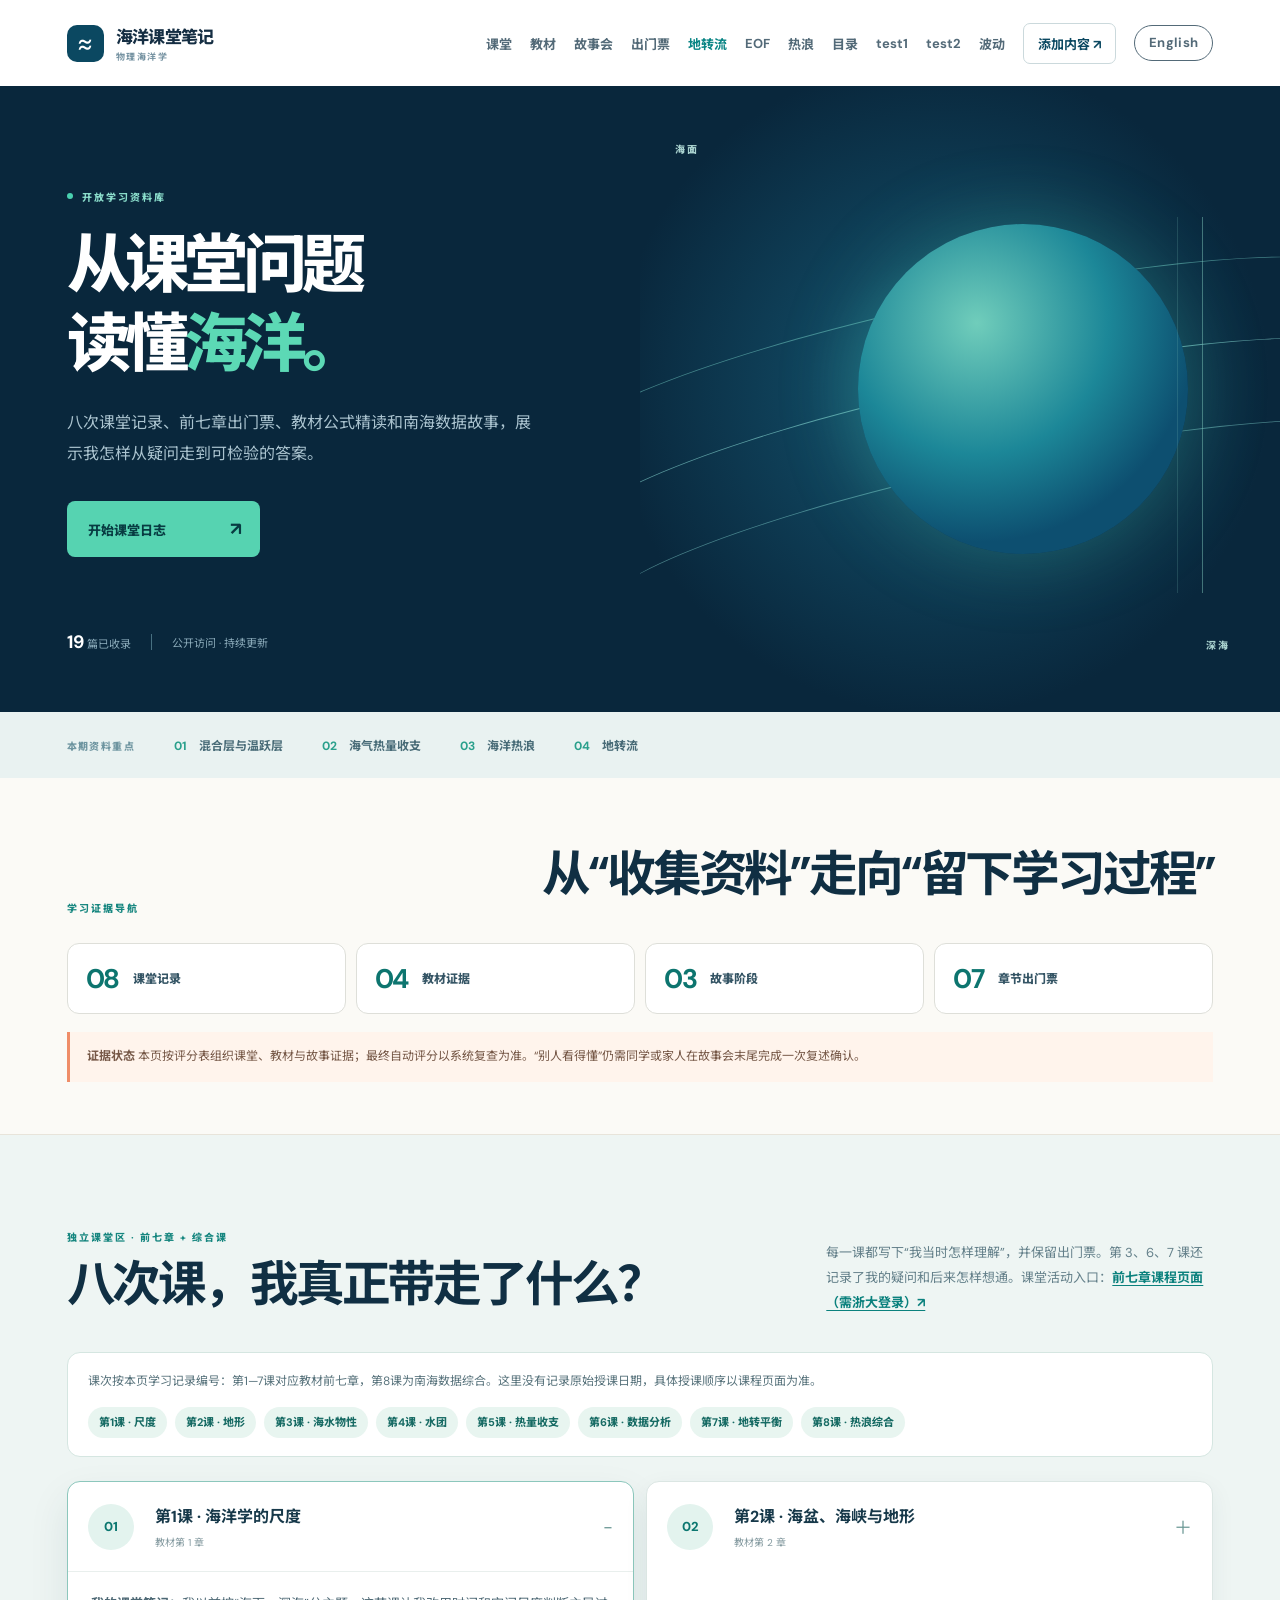
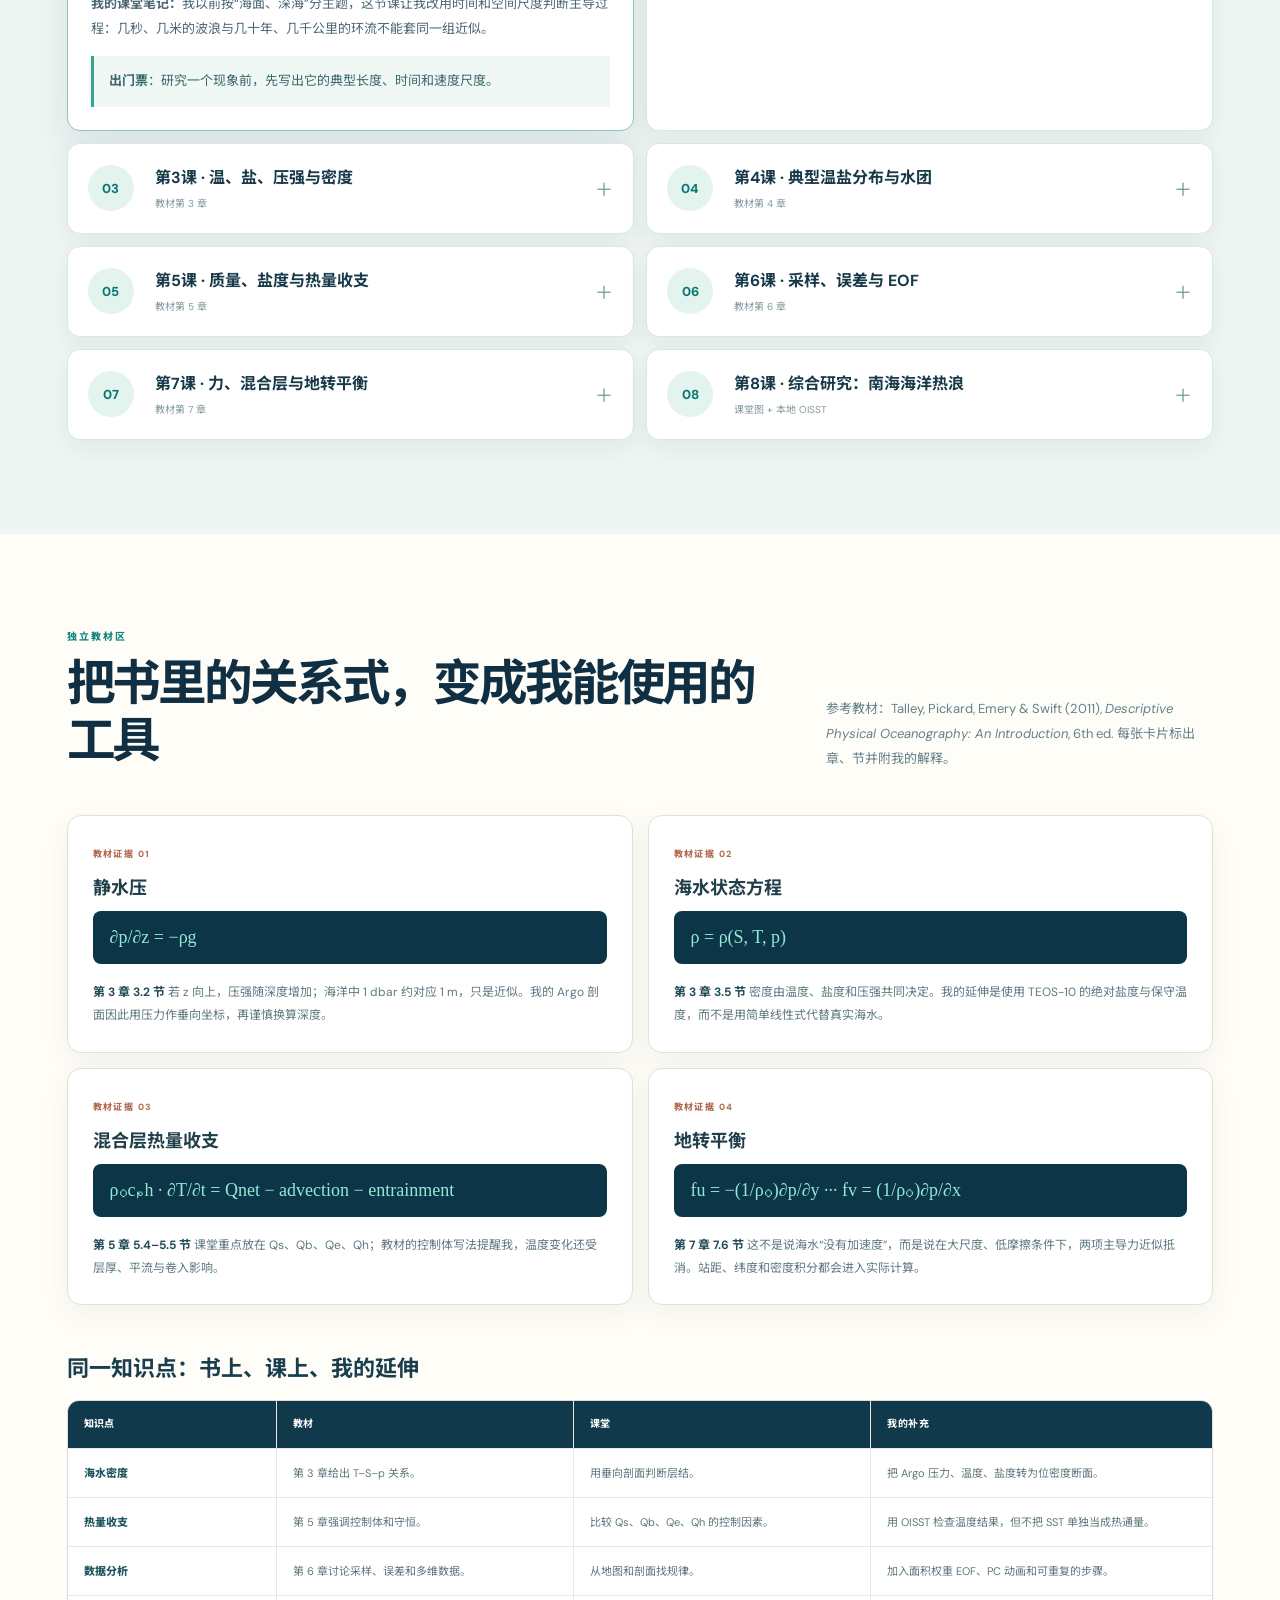
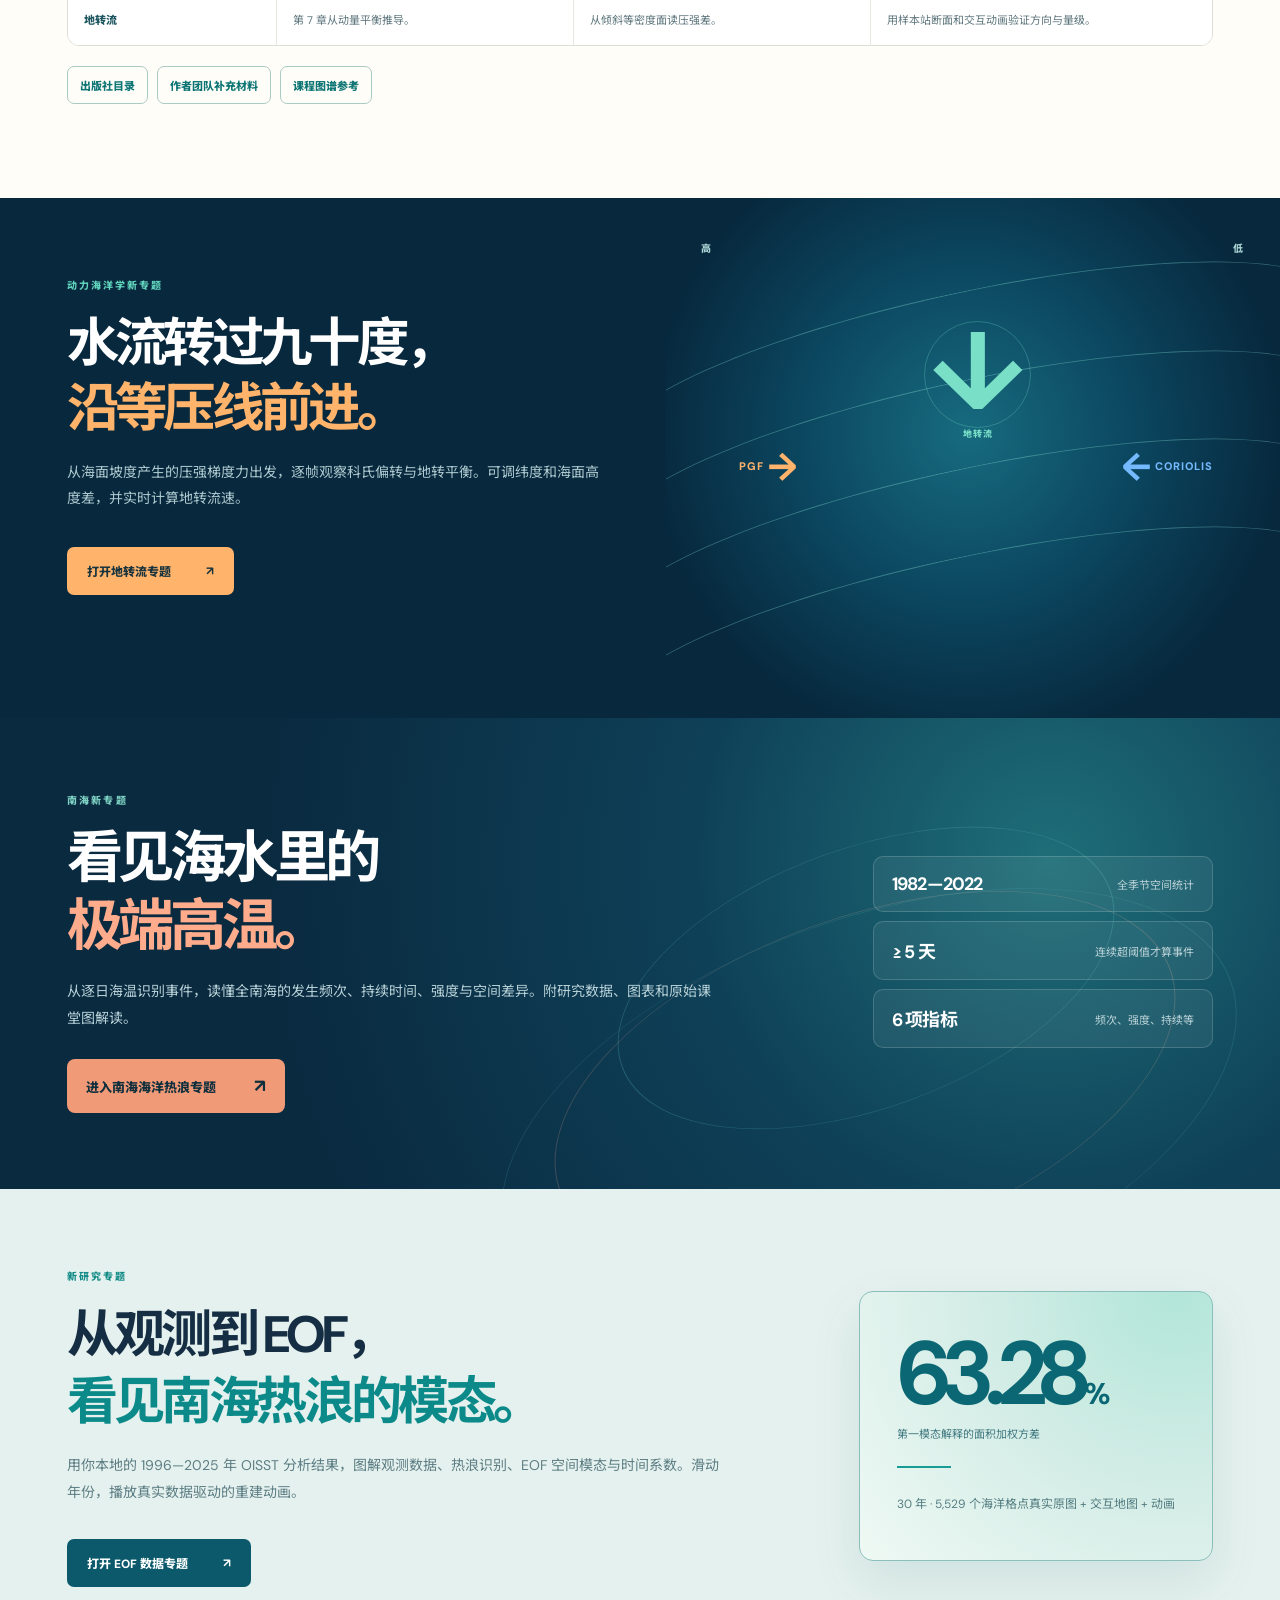
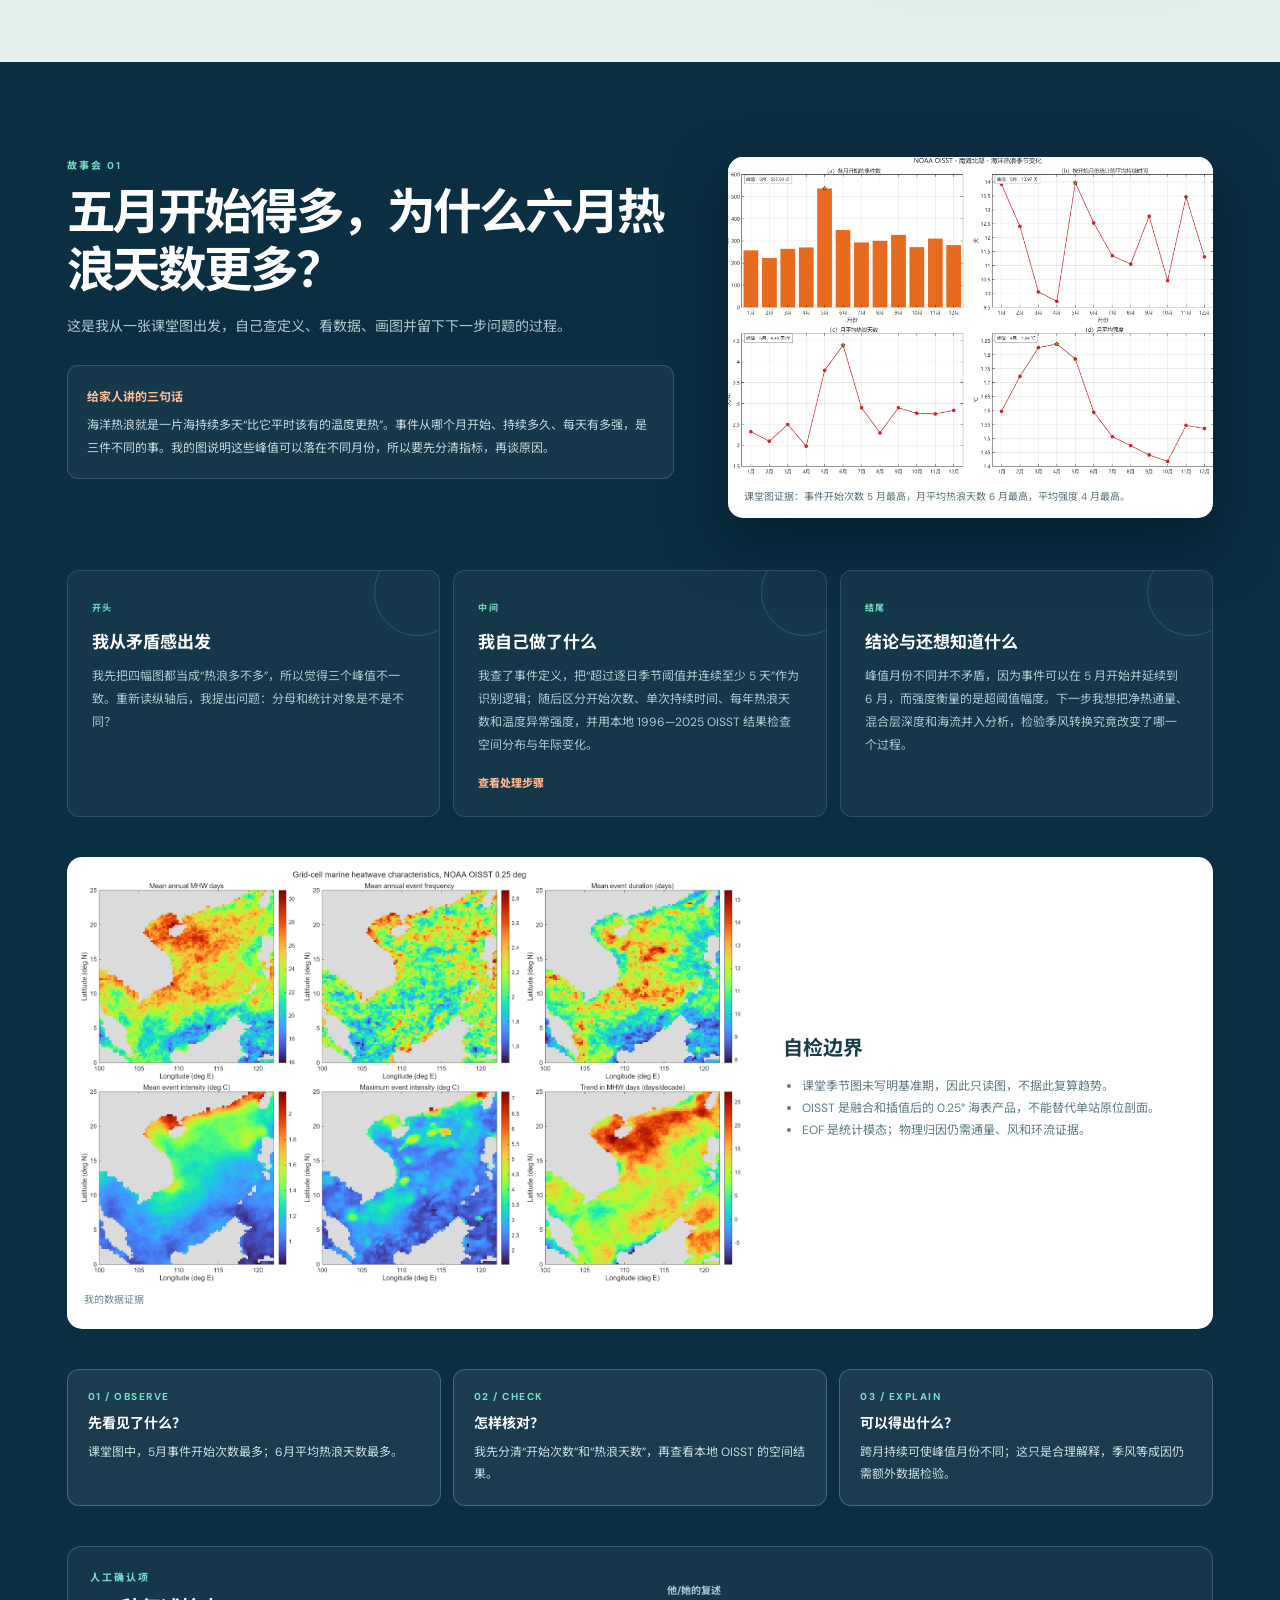
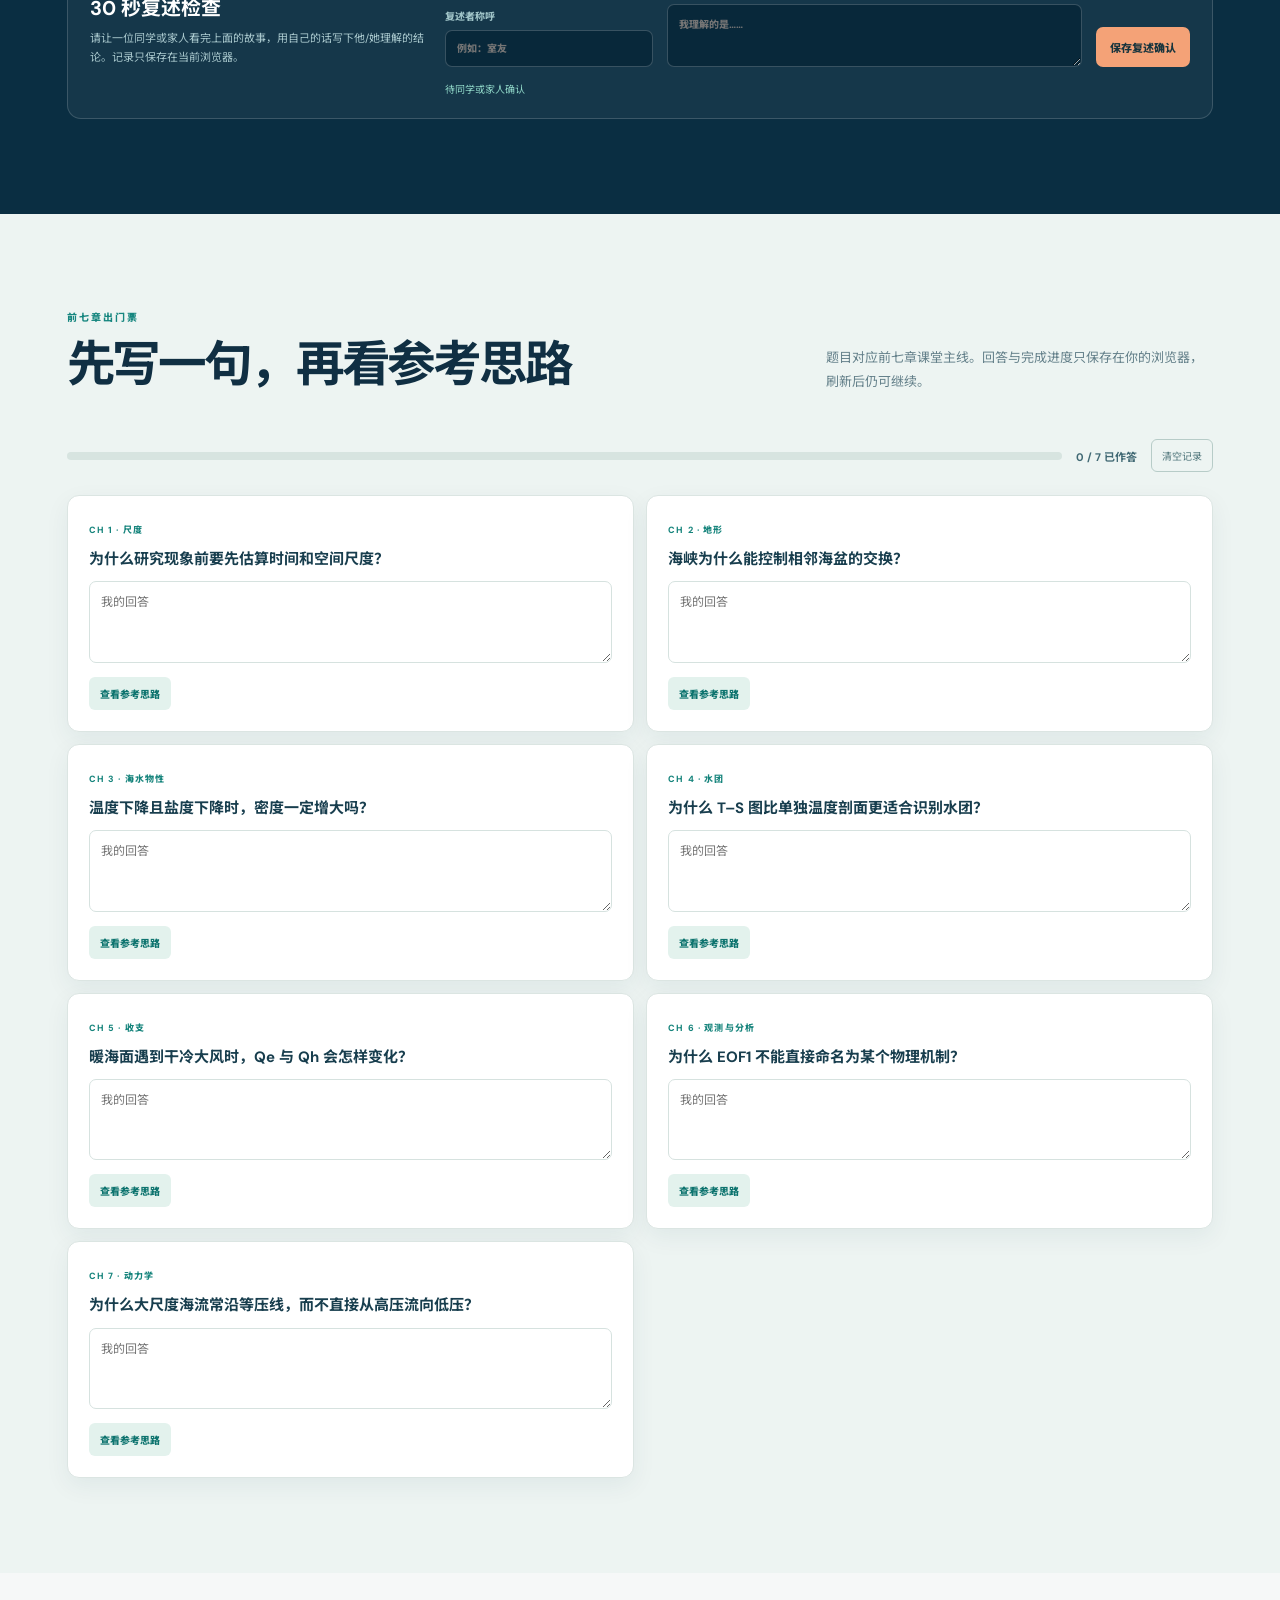
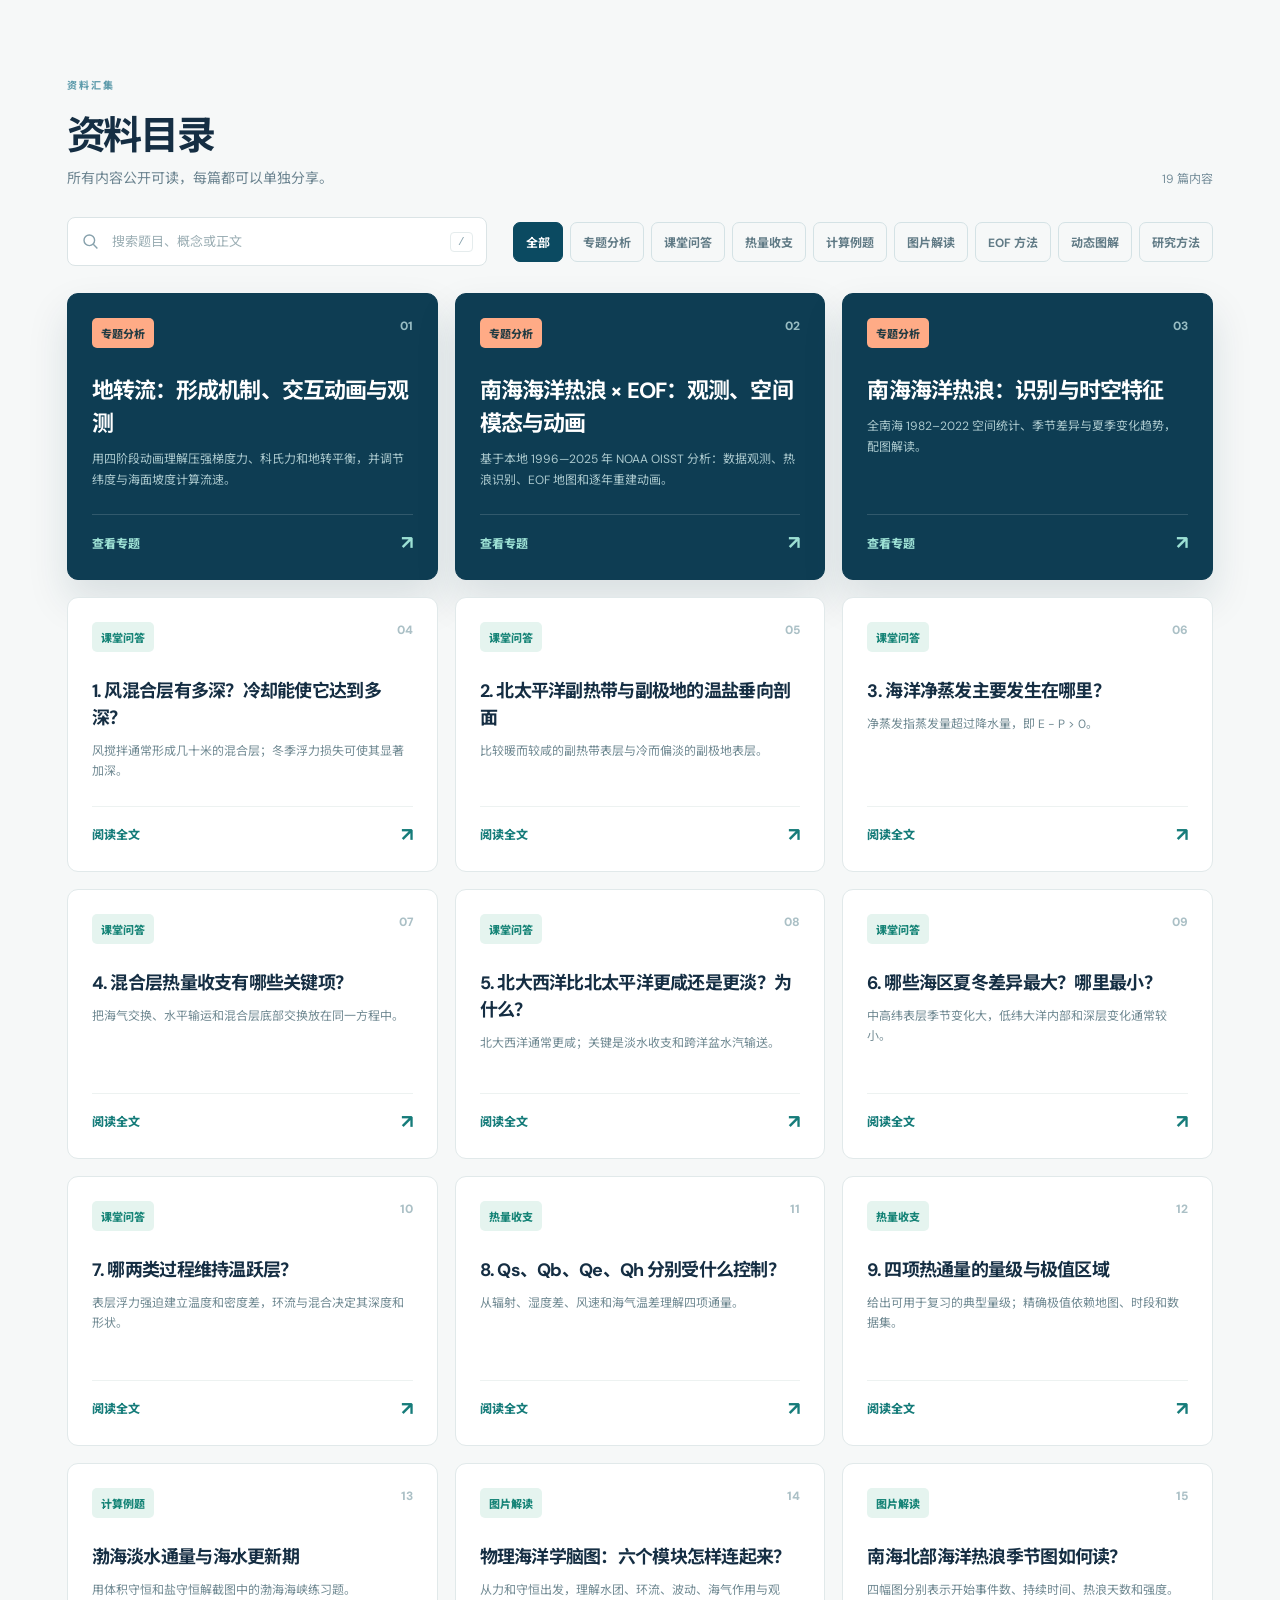
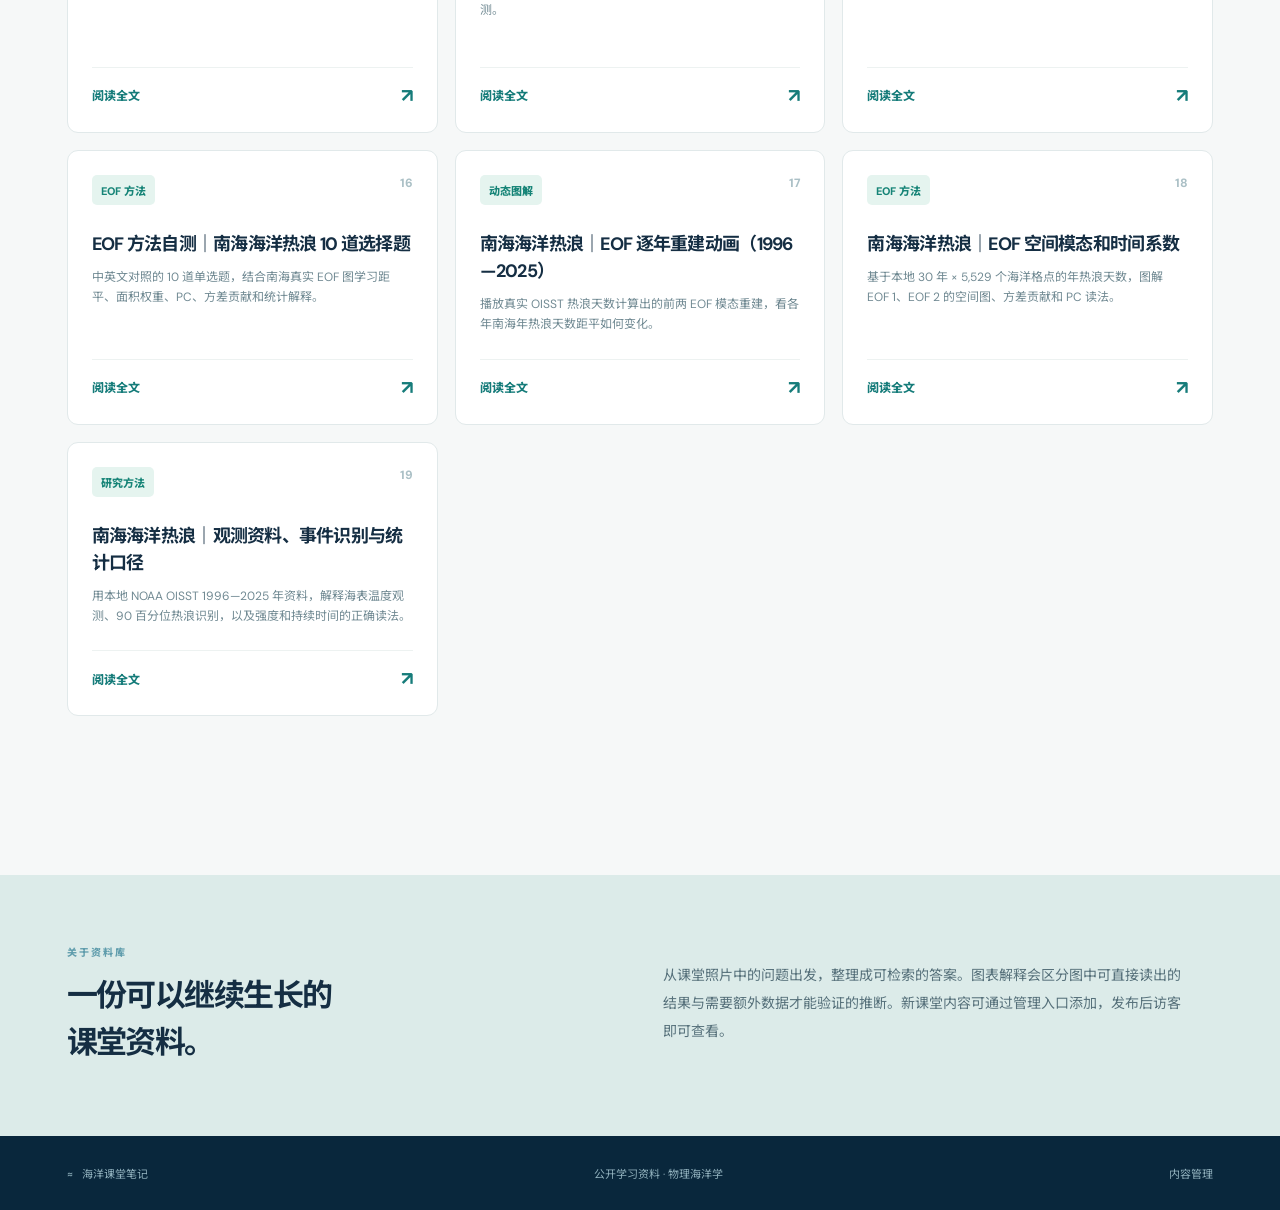
==== commit 60b81c50: "Translate synthesis lesson source label" ====
--- a/index.html
+++ b/index.html
@@ -22,7 +22,7 @@
         <details class="lesson-card" id="lesson-5" data-lesson="5"><summary><span>05</span><div><h3>第5课 · 质量、盐度与热量收支 / Lesson 5 · Mass, salt and heat budgets</h3><small>教材第 5 章 / Chapter 5</small></div></summary><div class="lesson-body"><p><strong>我的课堂笔记：</strong>收支题先画控制体，再统一正方向。短波通常向海洋输入，长波、潜热和感热常写成海洋向上损失；平流和卷入不能因为“看不见”就漏掉。<br><span lang="en"><strong>My note:</strong> I now draw the control volume and define the sign convention before doing a budget. Shortwave usually enters the ocean; longwave, latent and sensible heat are often upward losses. Advection and entrainment remain terms even when they are not visible.</span></p><blockquote><b>出门票 / Exit ticket</b>：暖海面遇到干冷大风时，哪一项热通量通常最强？ / Which heat-flux term usually becomes strongest when dry, cold, fast air crosses warm water?</blockquote></div></details>
         <details class="lesson-card" id="lesson-6" data-lesson="6"><summary><span>06</span><div><h3>第6课 · 采样、误差与 EOF / Lesson 6 · Sampling, error and EOF</h3><small>教材第 6 章 / Chapter 6</small></div></summary><div class="lesson-body"><p><strong>我的课堂笔记：</strong>EOF 把协方差最大的空间结构排在前面，但“第一模态”不自动等于“第一物理机制”。我必须先去季节、去趋势、处理缺测和面积权重，再解释模态。<br><span lang="en"><strong>My note:</strong> EOF ranks spatial structures by covariance, but mode 1 is not automatically mechanism 1. I must remove the seasonal cycle and trend, handle missing values, and apply area weighting before interpreting a mode.</span></p><div class="confusion"><b>当时没听懂 → 后来想通 / Question → resolution</b><p>我曾把方差贡献率 63.28% 理解成“解释了 63.28% 的热浪成因”。重算并查看 PC 后，我才明白它只表示在当前预处理和变量定义下，EOF1 解释了 63.28% 的样本方差。 / I once read 63.28% as “63.28% of heatwave causes.” Rechecking the calculation and PC series showed that it means 63.28% of sample variance under this variable definition and preprocessing.</p></div><blockquote><b>出门票 / Exit ticket</b>：画 EOF 图前必须报告哪三项预处理？ / Which three preprocessing choices must be reported before showing an EOF map?</blockquote></div></details>
         <details class="lesson-card" id="lesson-7" data-lesson="7"><summary><span>07</span><div><h3>第7课 · 力、混合层与地转平衡 / Lesson 7 · Forces, mixing layers and geostrophy</h3><small>教材第 7 章 / Chapter 7</small></div></summary><div class="lesson-body"><p><strong>我的课堂笔记：</strong>压强梯度先让海水加速，科氏力随速度增大并改变方向；两力接近平衡后，流不再直接从高压冲向低压，而是大致沿等压线走。摩擦强或靠近赤道时，这个近似会变差。<br><span lang="en"><strong>My note:</strong> The pressure gradient first accelerates water. Coriolis grows with speed and turns the motion. When the two forces nearly balance, flow follows pressure contours instead of running directly downhill. Strong friction and the equator weaken this approximation.</span></p><div class="confusion"><b>当时没听懂 → 后来想通 / Question → resolution</b><p>课堂图中等密度面倾斜，但我不明白怎样得到流速。后来按样本断面算动态高度差，再用地转关系除以科氏参数和站距，才把“密度结构 → 压强差 → 垂向切变”连起来。 / The class section showed sloping isopycnals, but I did not see how velocity followed. Calculating dynamic-height differences and applying the geostrophic relation connected density structure → pressure difference → vertical shear.</p></div><blockquote><b>出门票 / Exit ticket</b>：北半球中，压强梯度力指向东时，平衡流大致指向哪里？ / In the Northern Hemisphere, if the pressure-gradient force points east, which way does the balanced current point?</blockquote></div></details>
-        <details class="lesson-card" id="lesson-8" data-lesson="8"><summary><span>08</span><div><h3>第8课 · 综合研究：南海海洋热浪 / Lesson 8 · Synthesis: South China Sea marine heatwaves</h3><small>课堂图 + 本地 OISST · Class figure + local OISST</small></div></summary><div class="lesson-body"><p><strong>我的课堂笔记：</strong>事件数、持续时间、热浪天数和强度回答不同问题，峰值月份不一致并不矛盾。我把课堂季节图与 1996—2025 年本地 OISST 结果分开标注，避免把截图能读出的现象写成未经检验的因果。<br><span lang="en"><strong>My note:</strong> Event count, duration, heatwave days and intensity answer different questions, so their peak months need not match. I keep the classroom seasonal chart separate from my 1996–2025 local OISST result and do not turn a visible pattern into an untested cause.</span></p><blockquote><b>出门票 / Exit ticket</b>：为什么“5 月开始事件最多”不能推出“5 月平均强度最高”？ / Why does “most events begin in May” not imply “highest mean intensity in May”?</blockquote></div></details>
+        <details class="lesson-card" id="lesson-8" data-lesson="8"><summary><span>08</span><div><h3>第8课 · 综合研究：南海海洋热浪 / Lesson 8 · Synthesis: South China Sea marine heatwaves</h3><small>课堂图 + 本地 OISST / Class figure + local OISST</small></div></summary><div class="lesson-body"><p><strong>我的课堂笔记：</strong>事件数、持续时间、热浪天数和强度回答不同问题，峰值月份不一致并不矛盾。我把课堂季节图与 1996—2025 年本地 OISST 结果分开标注，避免把截图能读出的现象写成未经检验的因果。<br><span lang="en"><strong>My note:</strong> Event count, duration, heatwave days and intensity answer different questions, so their peak months need not match. I keep the classroom seasonal chart separate from my 1996–2025 local OISST result and do not turn a visible pattern into an untested cause.</span></p><blockquote><b>出门票 / Exit ticket</b>：为什么“5 月开始事件最多”不能推出“5 月平均强度最高”？ / Why does “most events begin in May” not imply “highest mean intensity in May”?</blockquote></div></details>
       </div>
     </section>
 
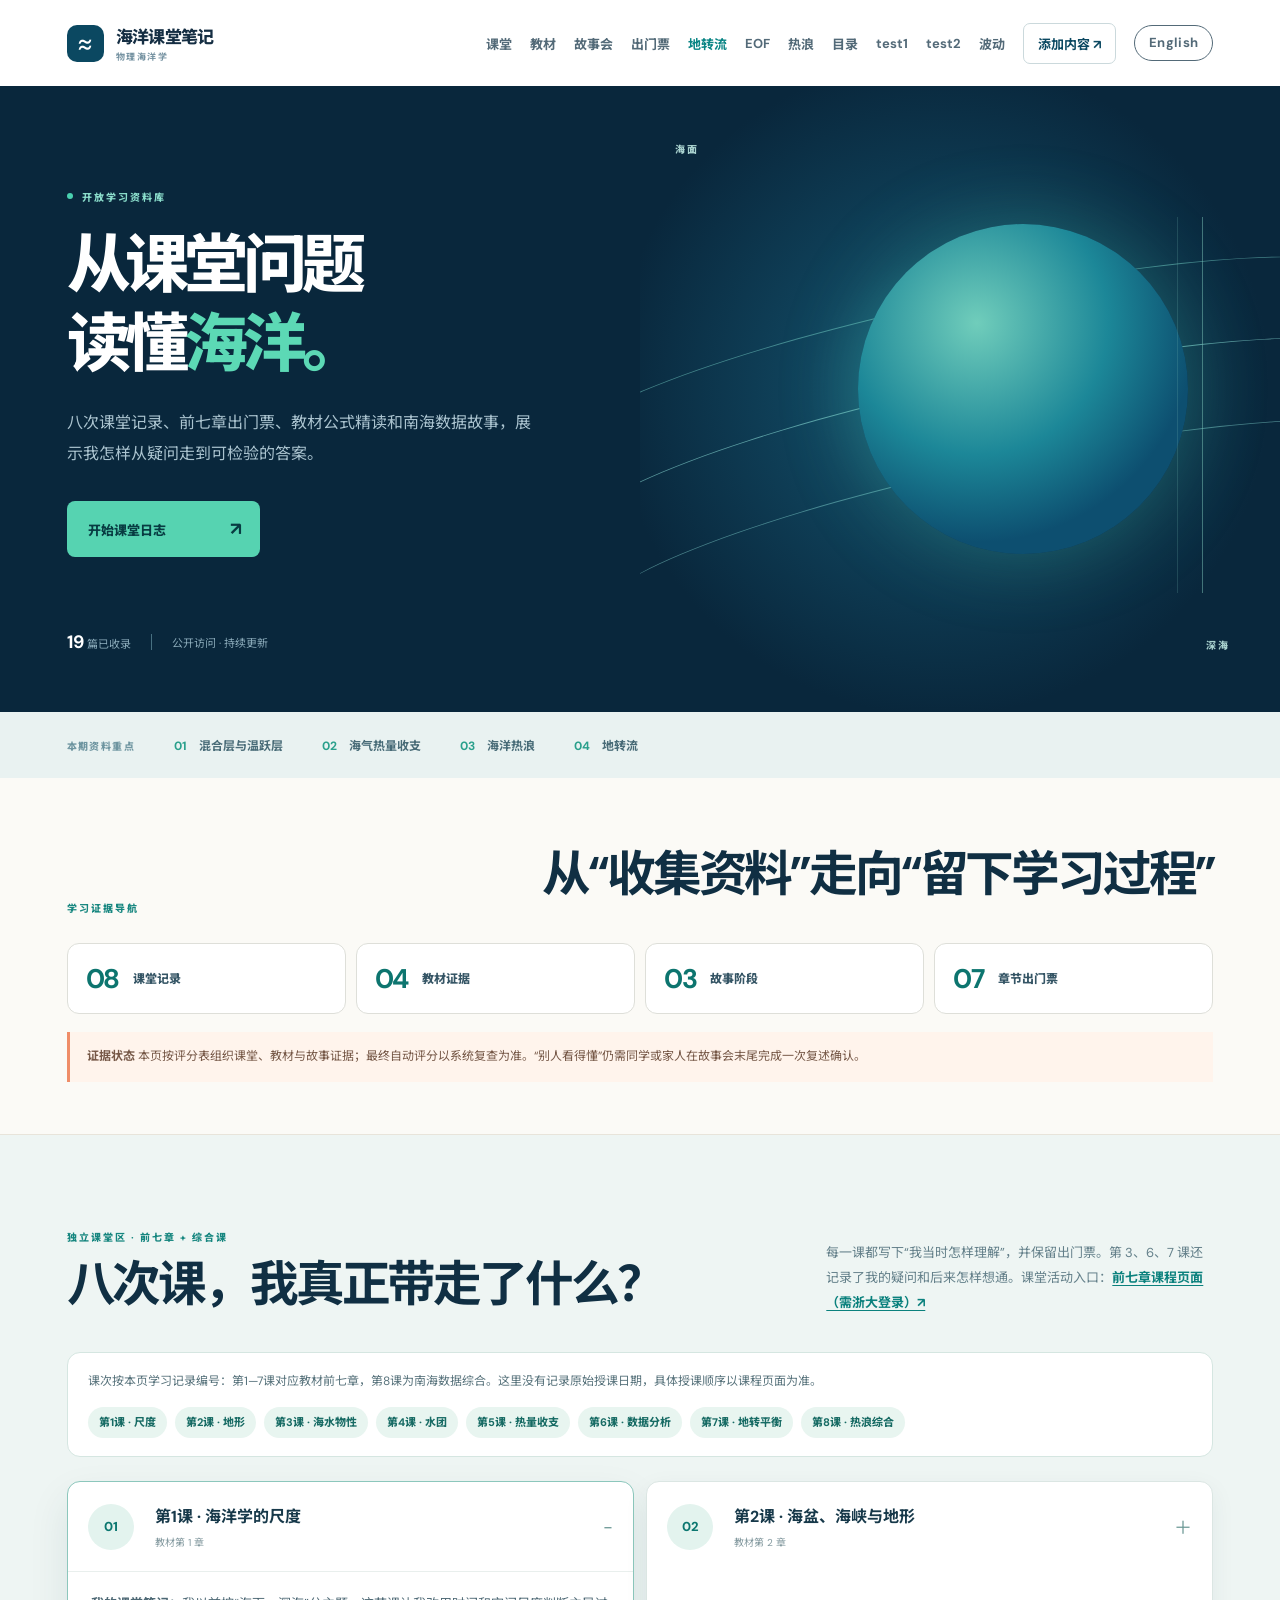
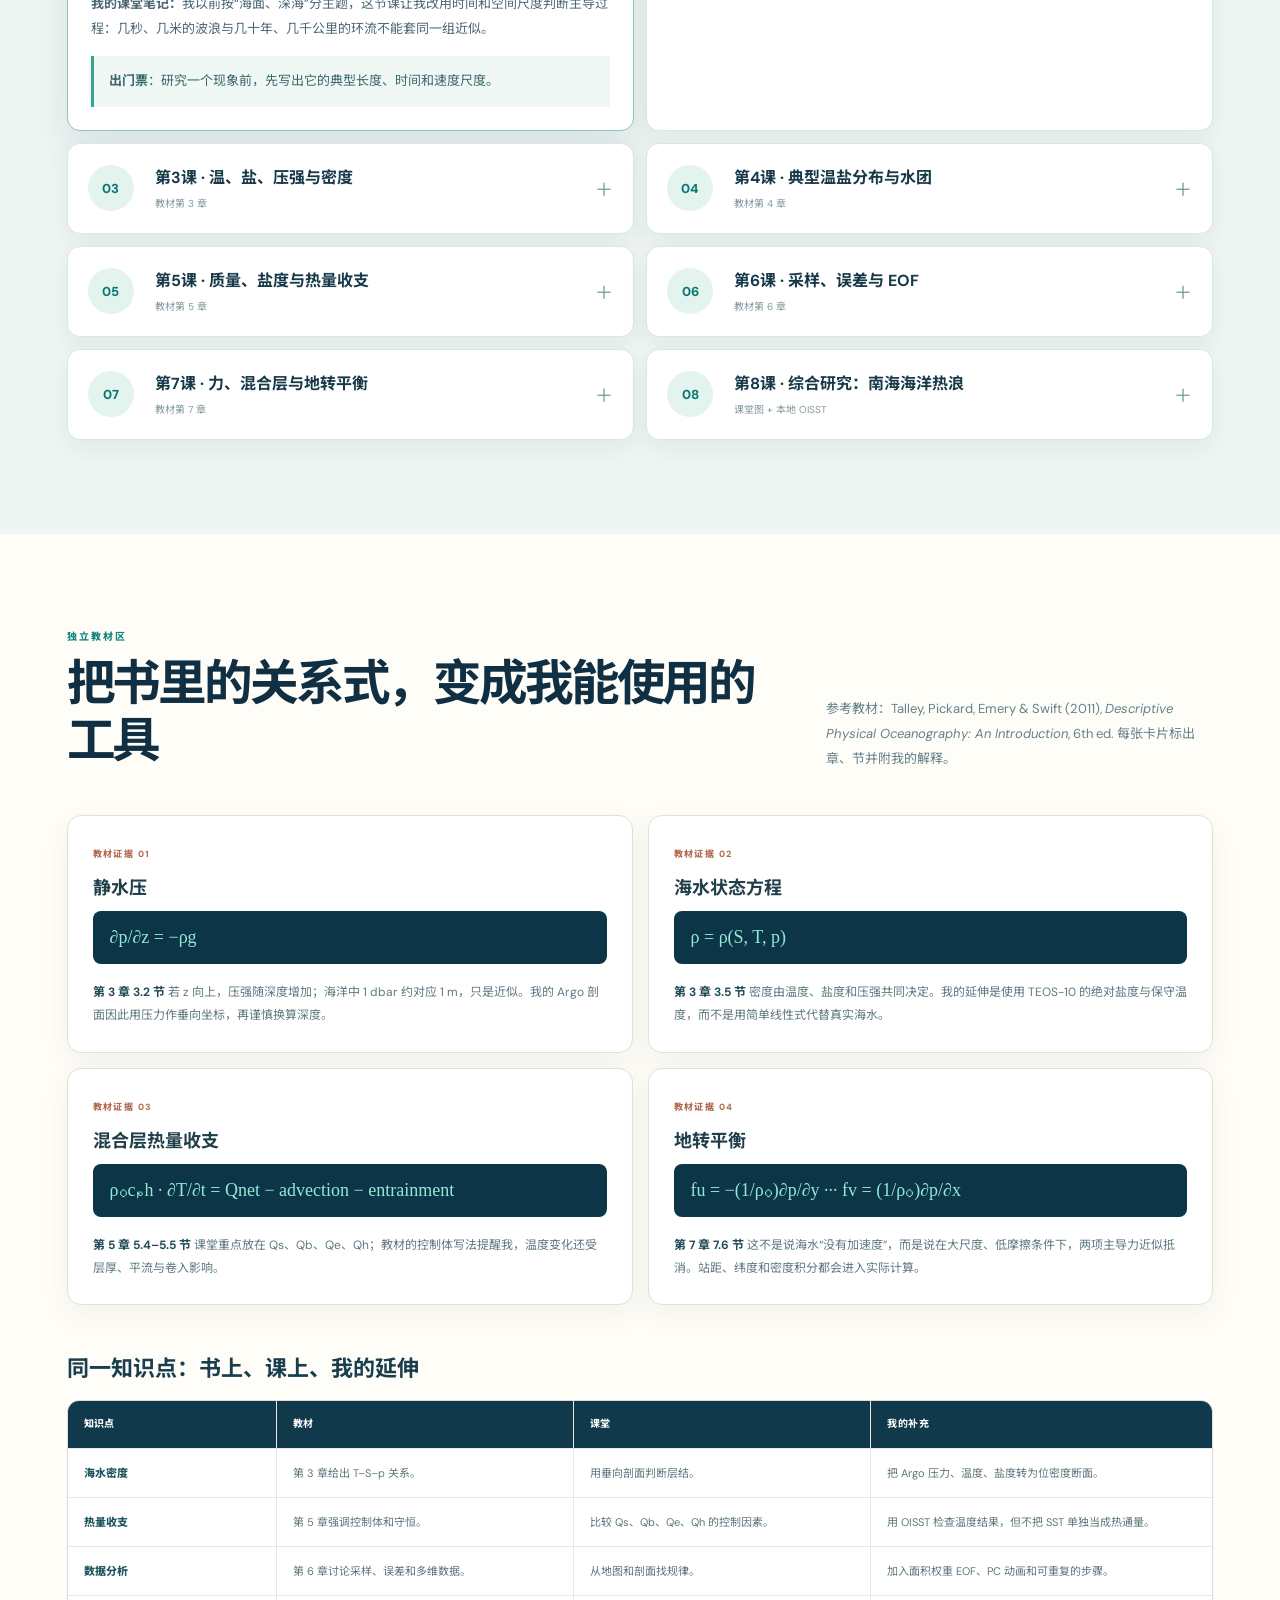
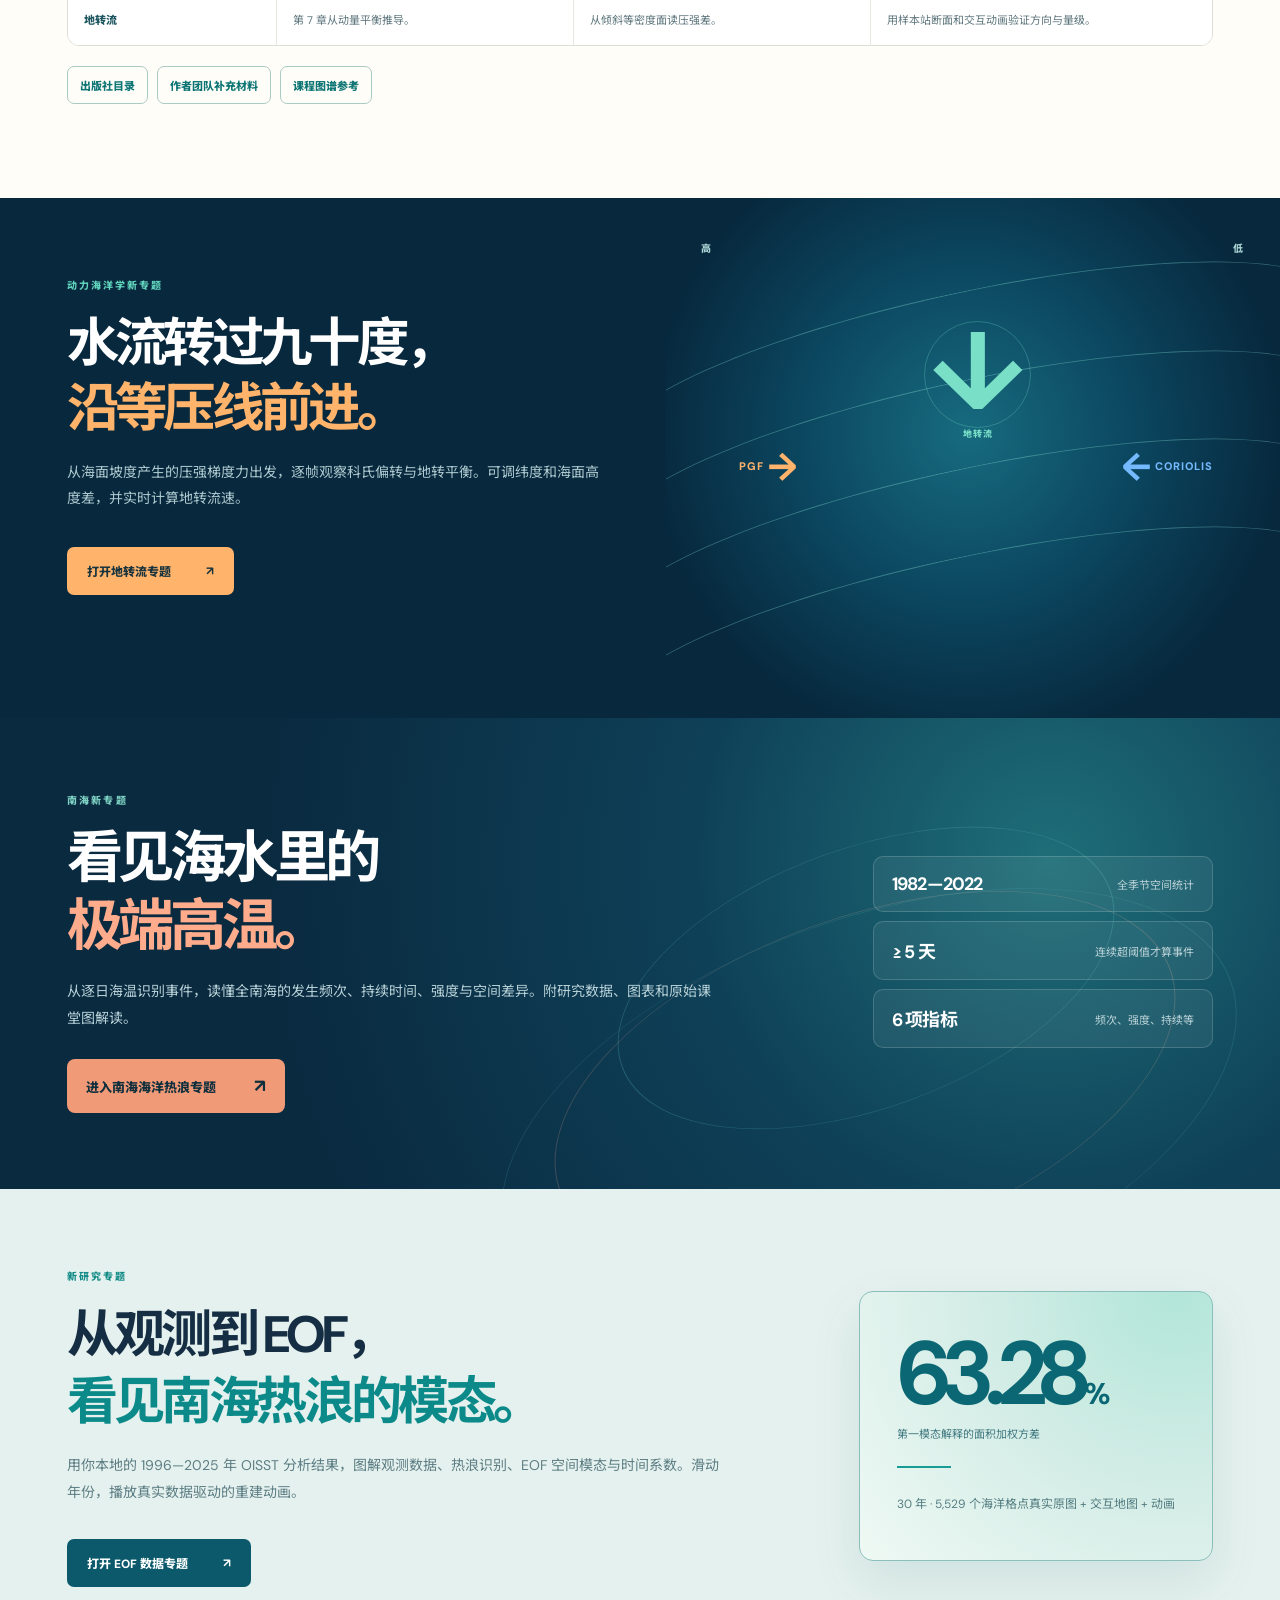
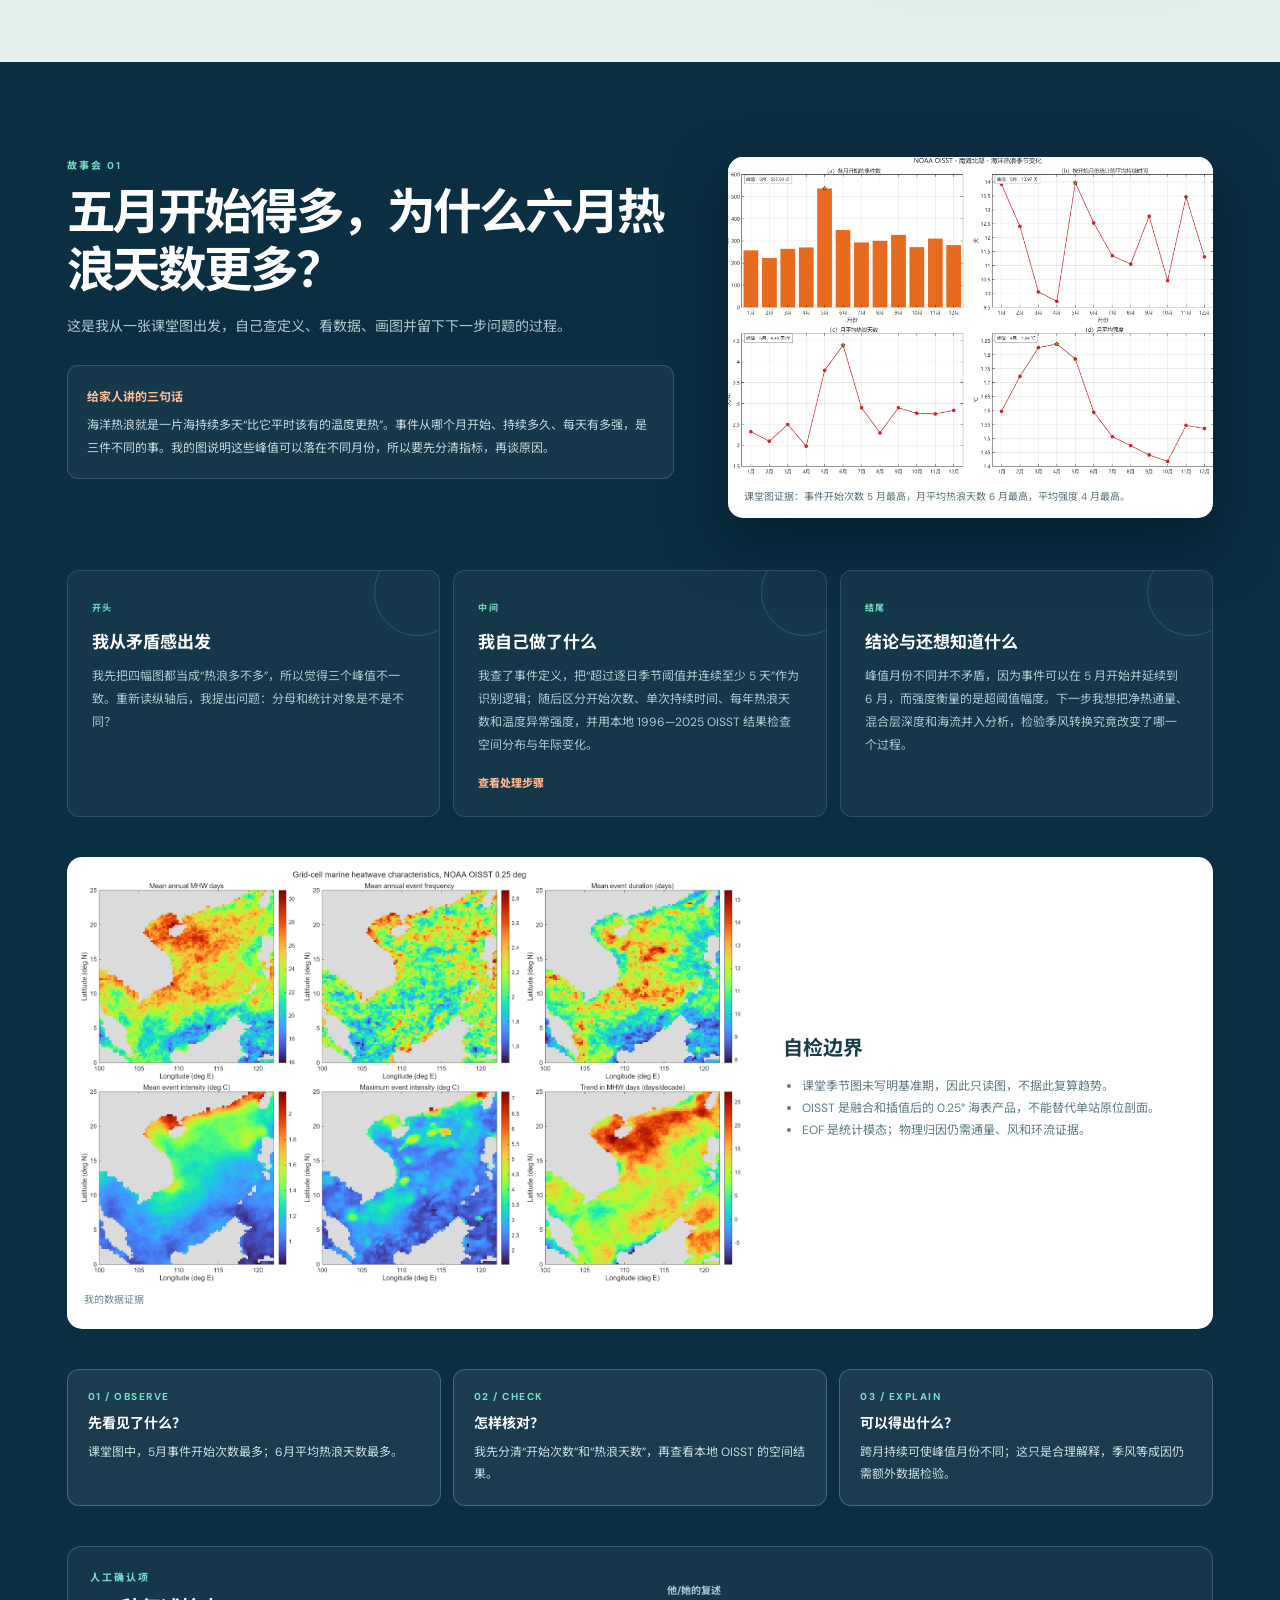
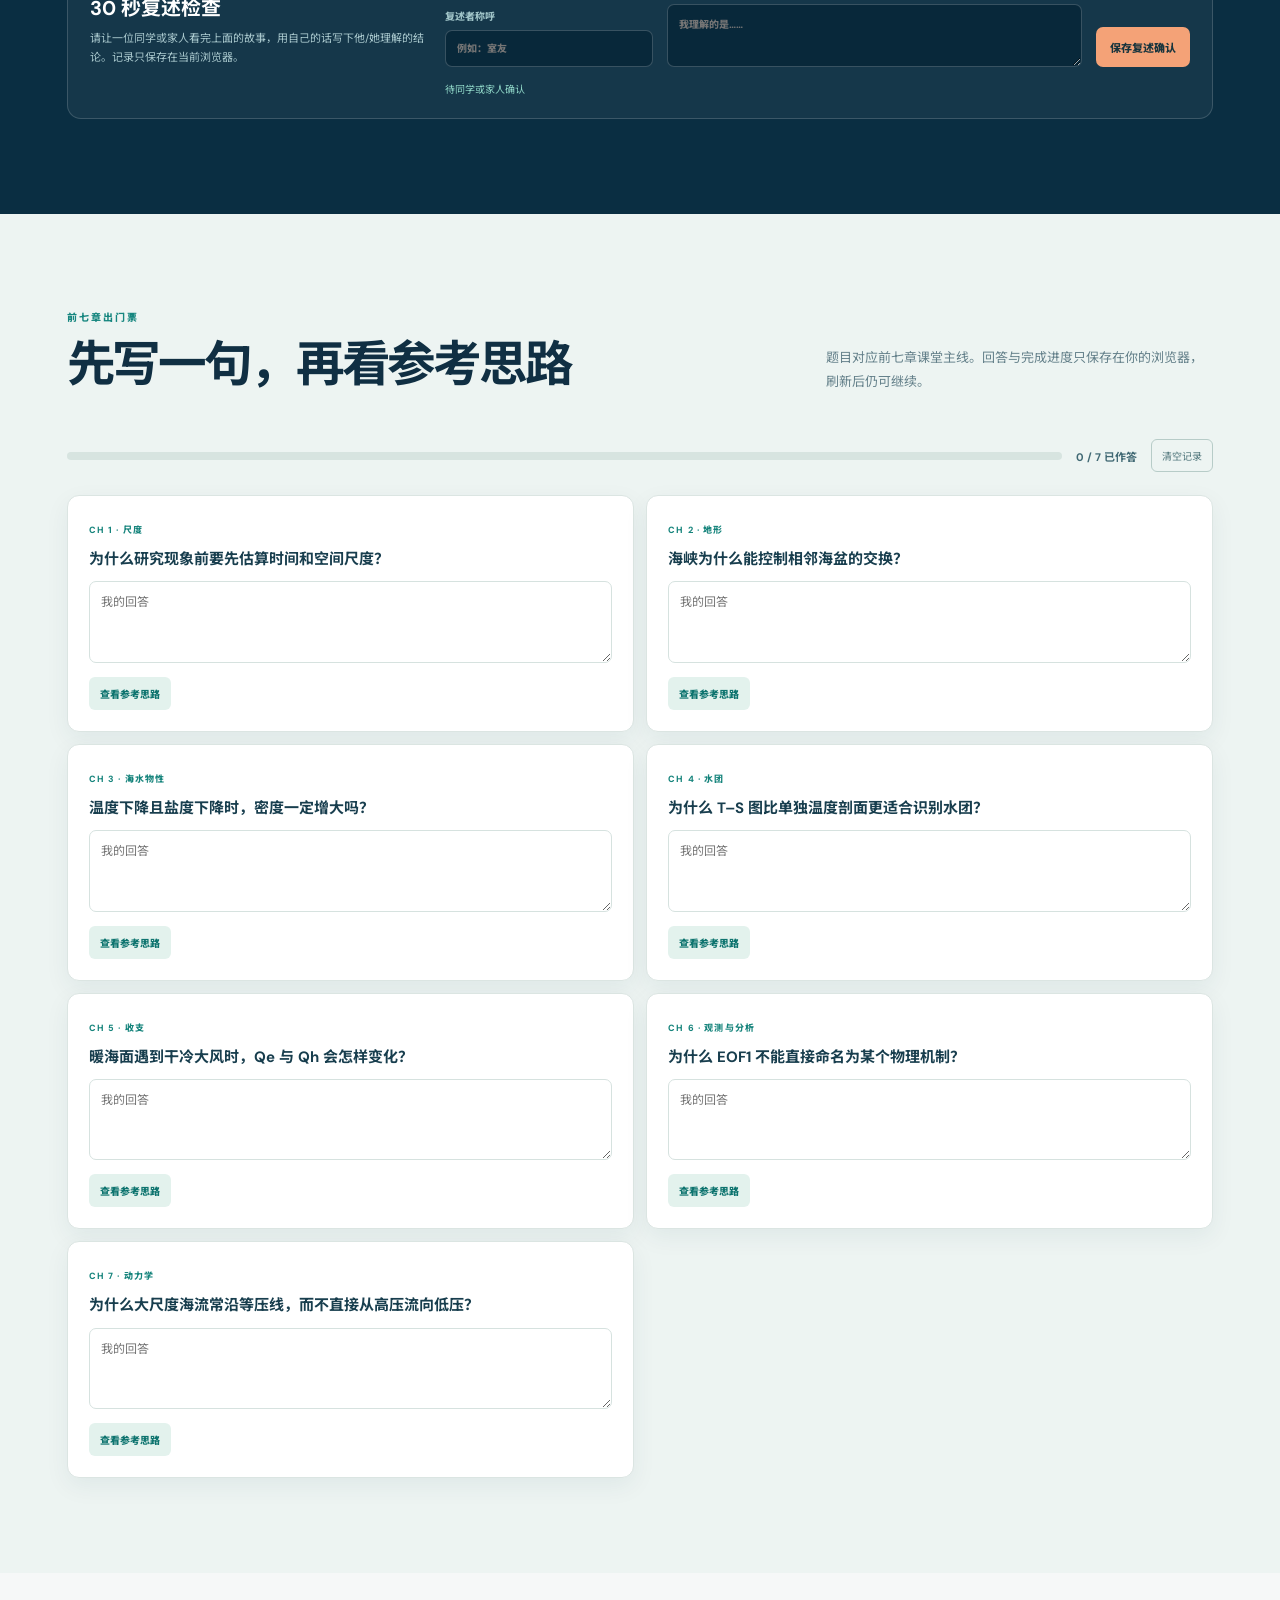
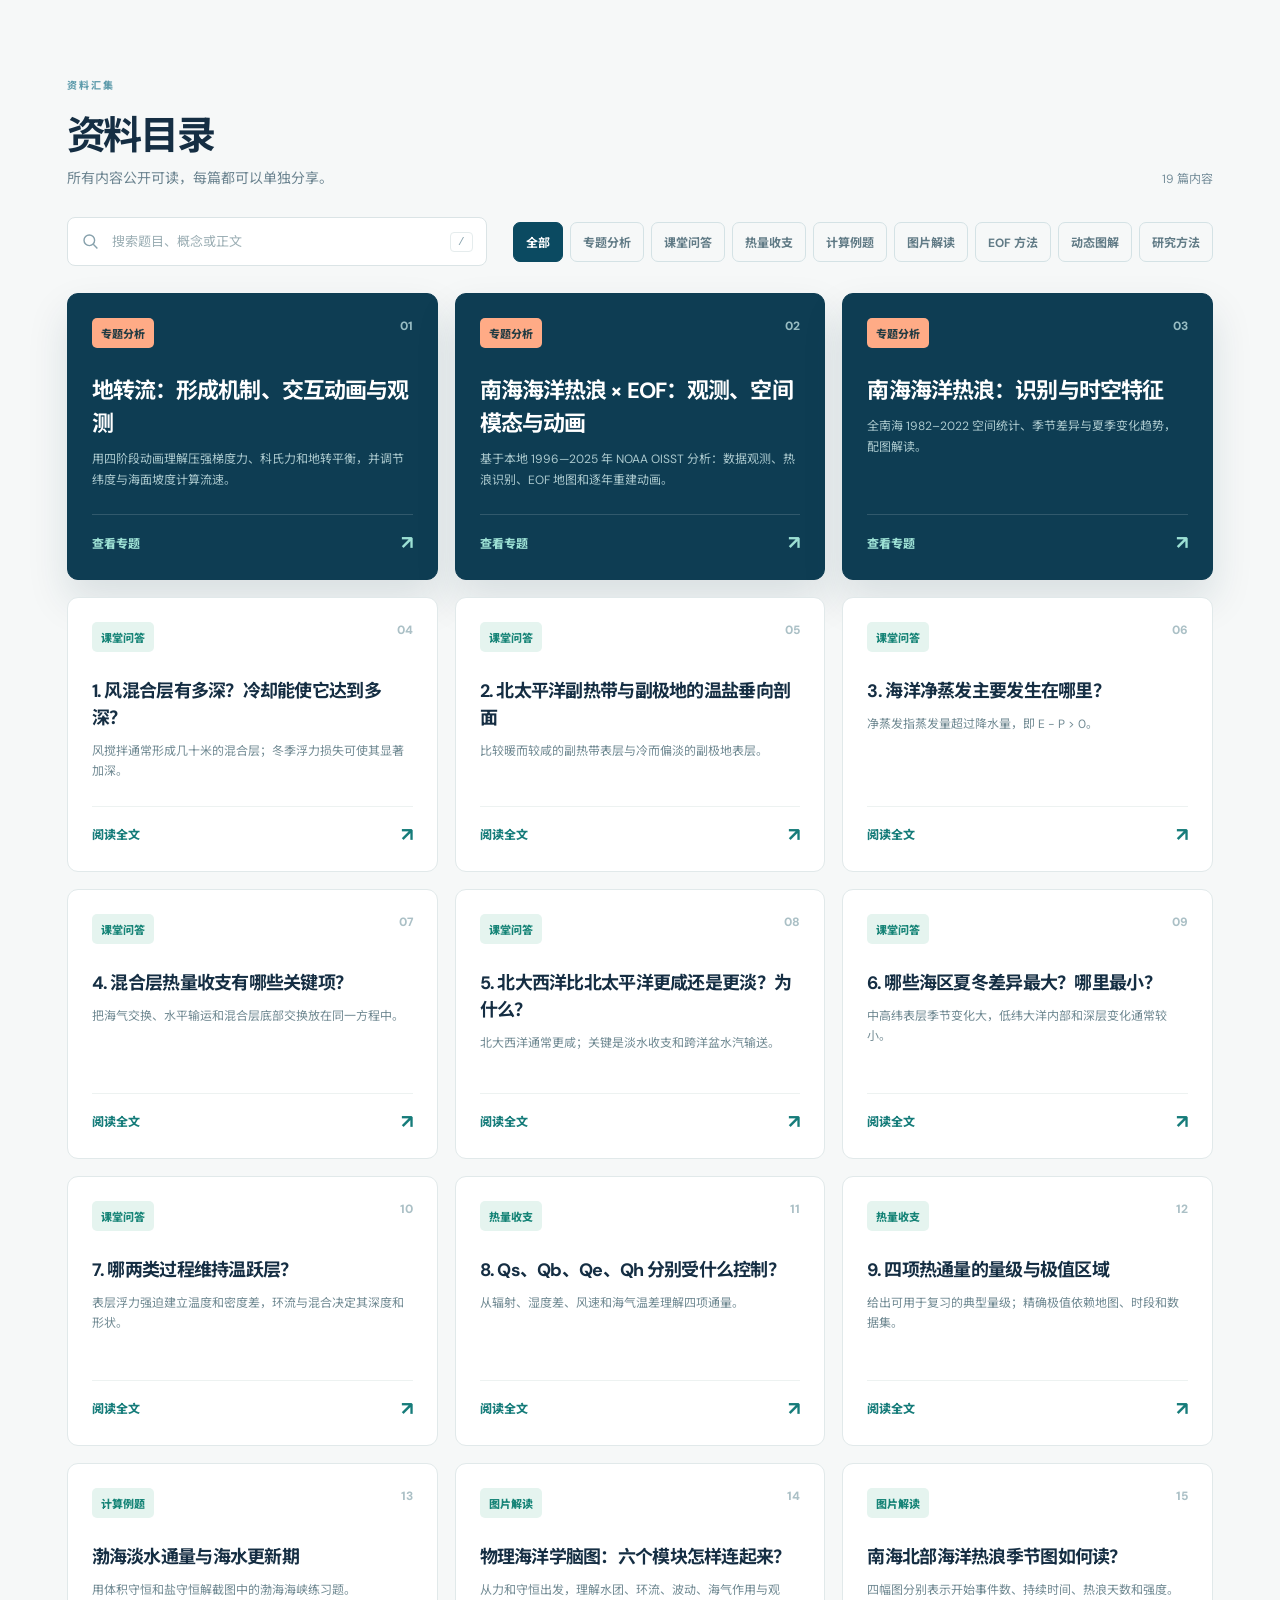
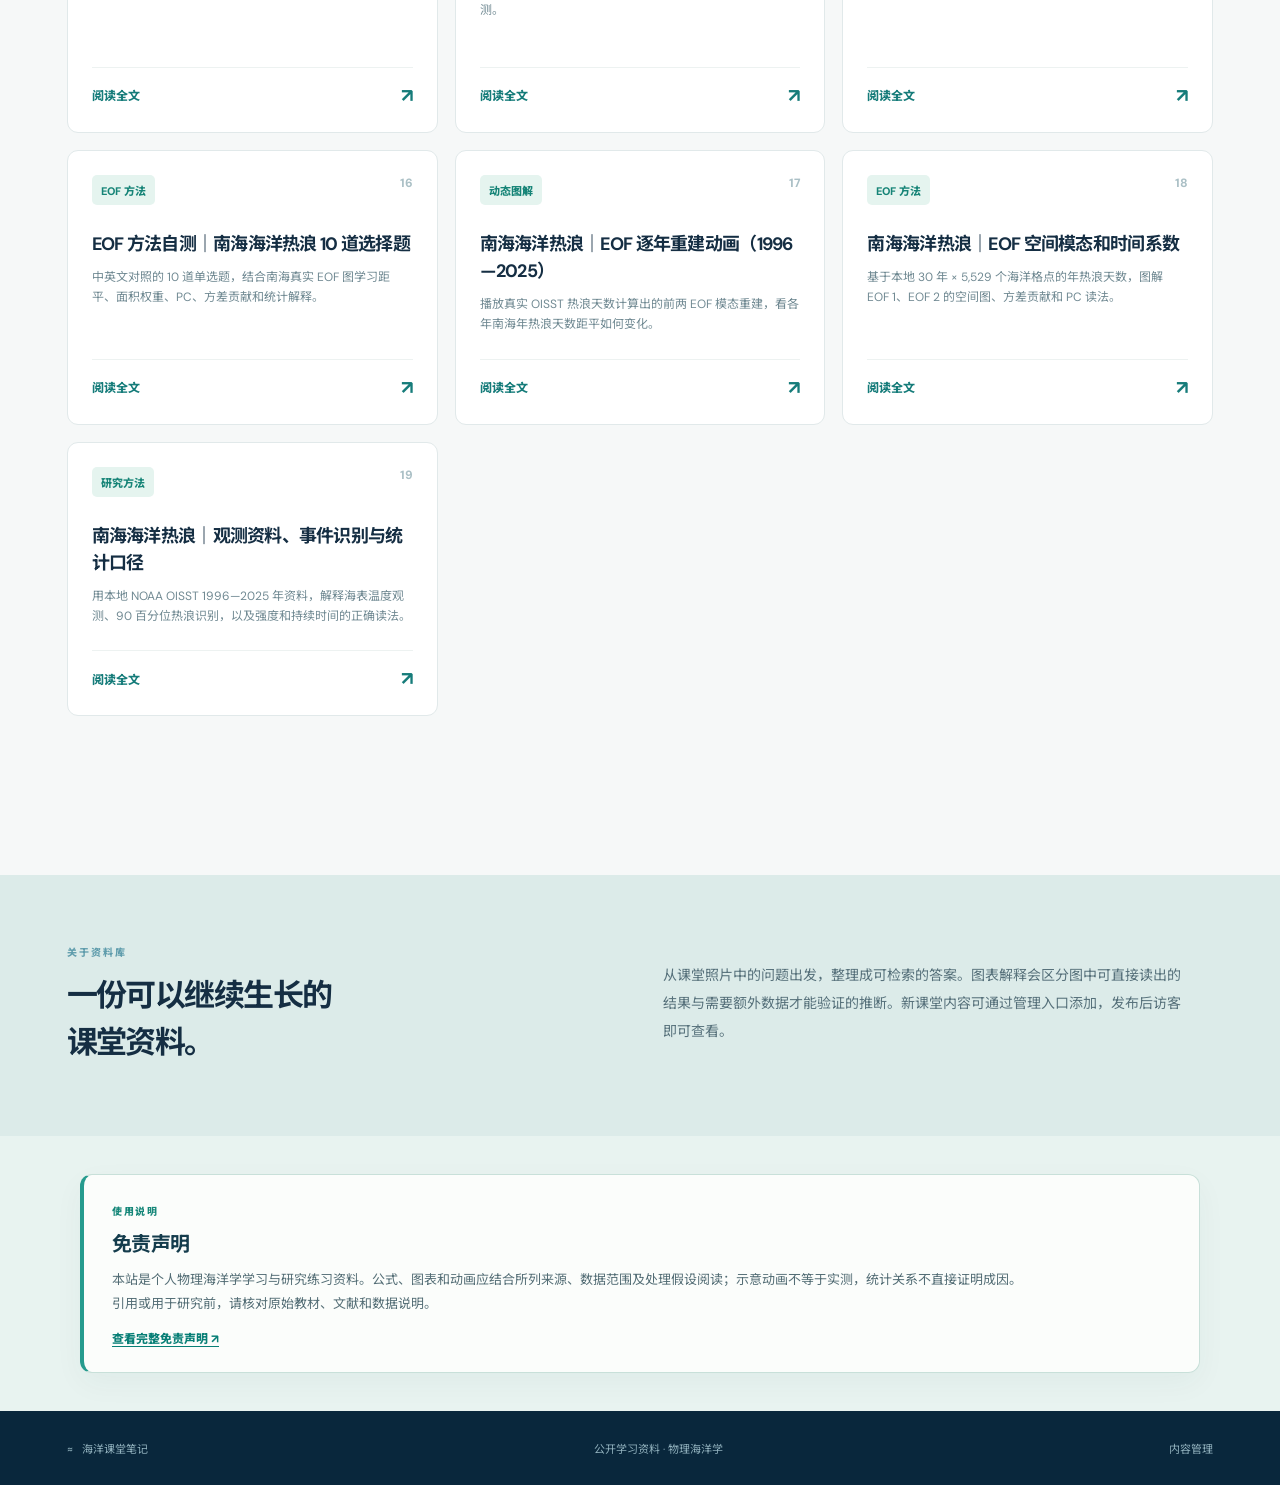
==== commit cfcc19f7: "Add bilingual site-wide disclaimer" ====
--- a/index.html
+++ b/index.html
@@ -1,5 +1,5 @@
 <!doctype html>
-<html lang="zh-CN"><head><meta charset="utf-8"><meta name="viewport" content="width=device-width, initial-scale=1"><meta name="theme-color" content="#071d32"><meta name="description" content="可切换中英文的物理海洋学课堂资料库 / A physical-oceanography classroom library with a Chinese/English language switch."><link rel="canonical" href="https://yihan8895-bot.github.io/ocean-class-notes/"><meta property="og:type" content="website"><meta property="og:site_name" content="海洋课堂笔记 / Ocean Classroom Notes"><meta property="og:title" content="海洋课堂笔记 / Ocean Classroom Notes"><meta property="og:description" content="课堂问题答案、知识脑图和物理海洋学专题分析。 / Classroom answers, concept maps and physical-oceanography research atlases."><meta property="og:url" content="https://yihan8895-bot.github.io/ocean-class-notes/"><meta property="og:image" content="https://yihan8895-bot.github.io/ocean-class-notes/social-preview-bilingual.png"><meta property="og:image:width" content="1265"><meta property="og:image:height" content="712"><meta property="og:image:alt" content="海洋课堂笔记网站首页 / Ocean Classroom Notes homepage"><meta name="twitter:card" content="summary_large_image"><title>海洋课堂笔记 / Ocean Classroom Notes｜物理海洋学 / Physical Oceanography</title><link rel="stylesheet" href="styles.css?v=20261015-i18n"><link rel="stylesheet" href="homepage-enhancements.css?v=20261015"><link rel="stylesheet" href="learning-journal.css?v=20261104"><script src="i18n.js?v=20261016k" defer></script><script src="app.js?v=20261015-i18n" defer></script><script src="learning-journal.js?v=20261016" defer></script></head>
+<html lang="zh-CN"><head><meta charset="utf-8"><meta name="viewport" content="width=device-width, initial-scale=1"><meta name="theme-color" content="#071d32"><meta name="description" content="可切换中英文的物理海洋学课堂资料库 / A physical-oceanography classroom library with a Chinese/English language switch."><link rel="canonical" href="https://yihan8895-bot.github.io/ocean-class-notes/"><meta property="og:type" content="website"><meta property="og:site_name" content="海洋课堂笔记 / Ocean Classroom Notes"><meta property="og:title" content="海洋课堂笔记 / Ocean Classroom Notes"><meta property="og:description" content="课堂问题答案、知识脑图和物理海洋学专题分析。 / Classroom answers, concept maps and physical-oceanography research atlases."><meta property="og:url" content="https://yihan8895-bot.github.io/ocean-class-notes/"><meta property="og:image" content="https://yihan8895-bot.github.io/ocean-class-notes/social-preview-bilingual.png"><meta property="og:image:width" content="1265"><meta property="og:image:height" content="712"><meta property="og:image:alt" content="海洋课堂笔记网站首页 / Ocean Classroom Notes homepage"><meta name="twitter:card" content="summary_large_image"><title>海洋课堂笔记 / Ocean Classroom Notes｜物理海洋学 / Physical Oceanography</title><link rel="stylesheet" href="styles.css?v=20261015-i18n"><link rel="stylesheet" href="homepage-enhancements.css?v=20261015"><link rel="stylesheet" href="learning-journal.css?v=20261104"><script src="i18n.js?v=20261016k" defer></script><script src="app.js?v=20261015-i18n" defer></script><script src="learning-journal.js?v=20261016" defer></script><link rel="stylesheet" href="disclaimer.css?v=20261105"><script src="disclaimer.js?v=20261105" defer></script></head>
 <body>
   <header class="site-header"><a class="identity" href="./"><span class="logo">≈</span><span>海洋课堂笔记 / Ocean Classroom Notes<small>物理海洋学 / PHYSICAL OCEANOGRAPHY</small></span></a><nav><a href="#classroom">课堂 / Classroom</a><a href="#textbook">教材 / Textbook</a><a href="#story">故事会 / Story</a><a href="#exit-ticket">出门票 / Exit Ticket</a><a class="topic-link" href="geostrophic.html">地转流 / Geostrophy</a><a href="eof.html">EOF</a><a href="heatwaves.html">热浪 / MHW</a><a href="#library">目录 / Contents</a><a href="test1.html">test1</a><a href="test2.html">test2</a><a href="test3.html">波动 / Waves</a><a class="admin-link" href="editor.html">添加内容 ↗ / Add Content ↗</a></nav></header>
   <main id="home">
--- a/disclaimer.css
+++ b/disclaimer.css
@@ -0,0 +1,57 @@
+.site-disclaimer {
+  max-width: 1480px;
+  margin: 0 auto;
+  padding: 38px 5.2%;
+  background: #e8f3f0;
+  color: #244454;
+}
+.site-disclaimer-inner {
+  max-width: 1120px;
+  margin: auto;
+  padding: 24px 28px;
+  border: 1px solid #c8e0d9;
+  border-left: 4px solid #269b8e;
+  border-radius: 12px;
+  background: #fbfdfb;
+  box-shadow: 0 10px 30px #0c4d4c0b;
+}
+.site-disclaimer-kicker {
+  color: #168779;
+  font-size: 10px;
+  font-weight: 800;
+  letter-spacing: .16em;
+}
+.site-disclaimer h2 {
+  margin: 8px 0 11px;
+  color: #143c4c;
+  font-size: 20px;
+  letter-spacing: -.03em;
+}
+.site-disclaimer p {
+  max-width: 920px;
+  margin: 0 0 11px;
+  color: #536d75;
+  font-size: 13px;
+  line-height: 1.8;
+}
+.site-disclaimer a {
+  display: inline-block;
+  margin-top: 3px;
+  color: #087f76;
+  font-size: 12px;
+  font-weight: 800;
+  text-decoration: underline;
+  text-underline-offset: 3px;
+}
+.site-disclaimer a:hover,
+.site-disclaimer a:focus-visible { color: #064f4e; }
+html[data-language="zh"] .site-disclaimer p[lang="en"],
+html[data-language="en"] .site-disclaimer p[lang="zh-CN"] { display: none; }
+@media (max-width: 680px) {
+  .site-disclaimer { padding: 28px 5%; }
+  .site-disclaimer-inner { padding: 20px; }
+}
+@media print {
+  .site-disclaimer { background: #fff; padding: 18px 0; }
+  .site-disclaimer-inner { box-shadow: none; }
+}
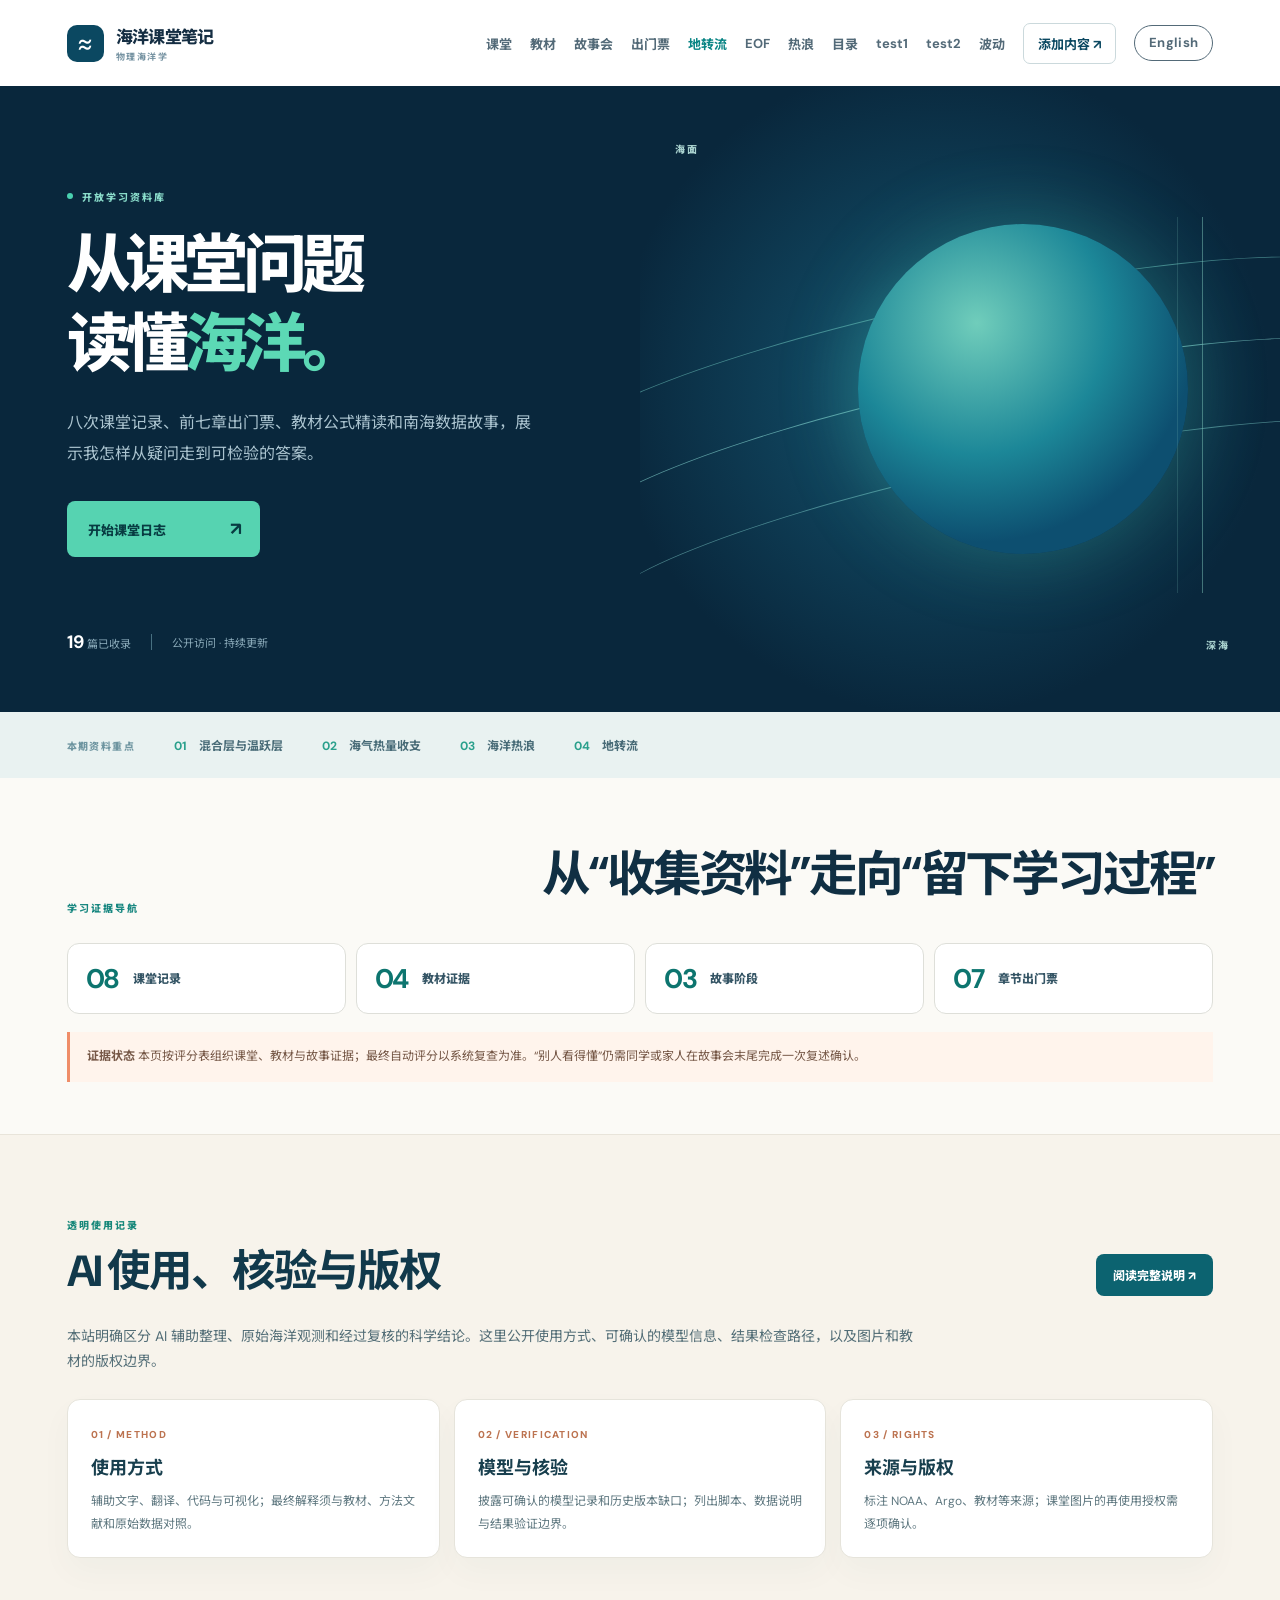
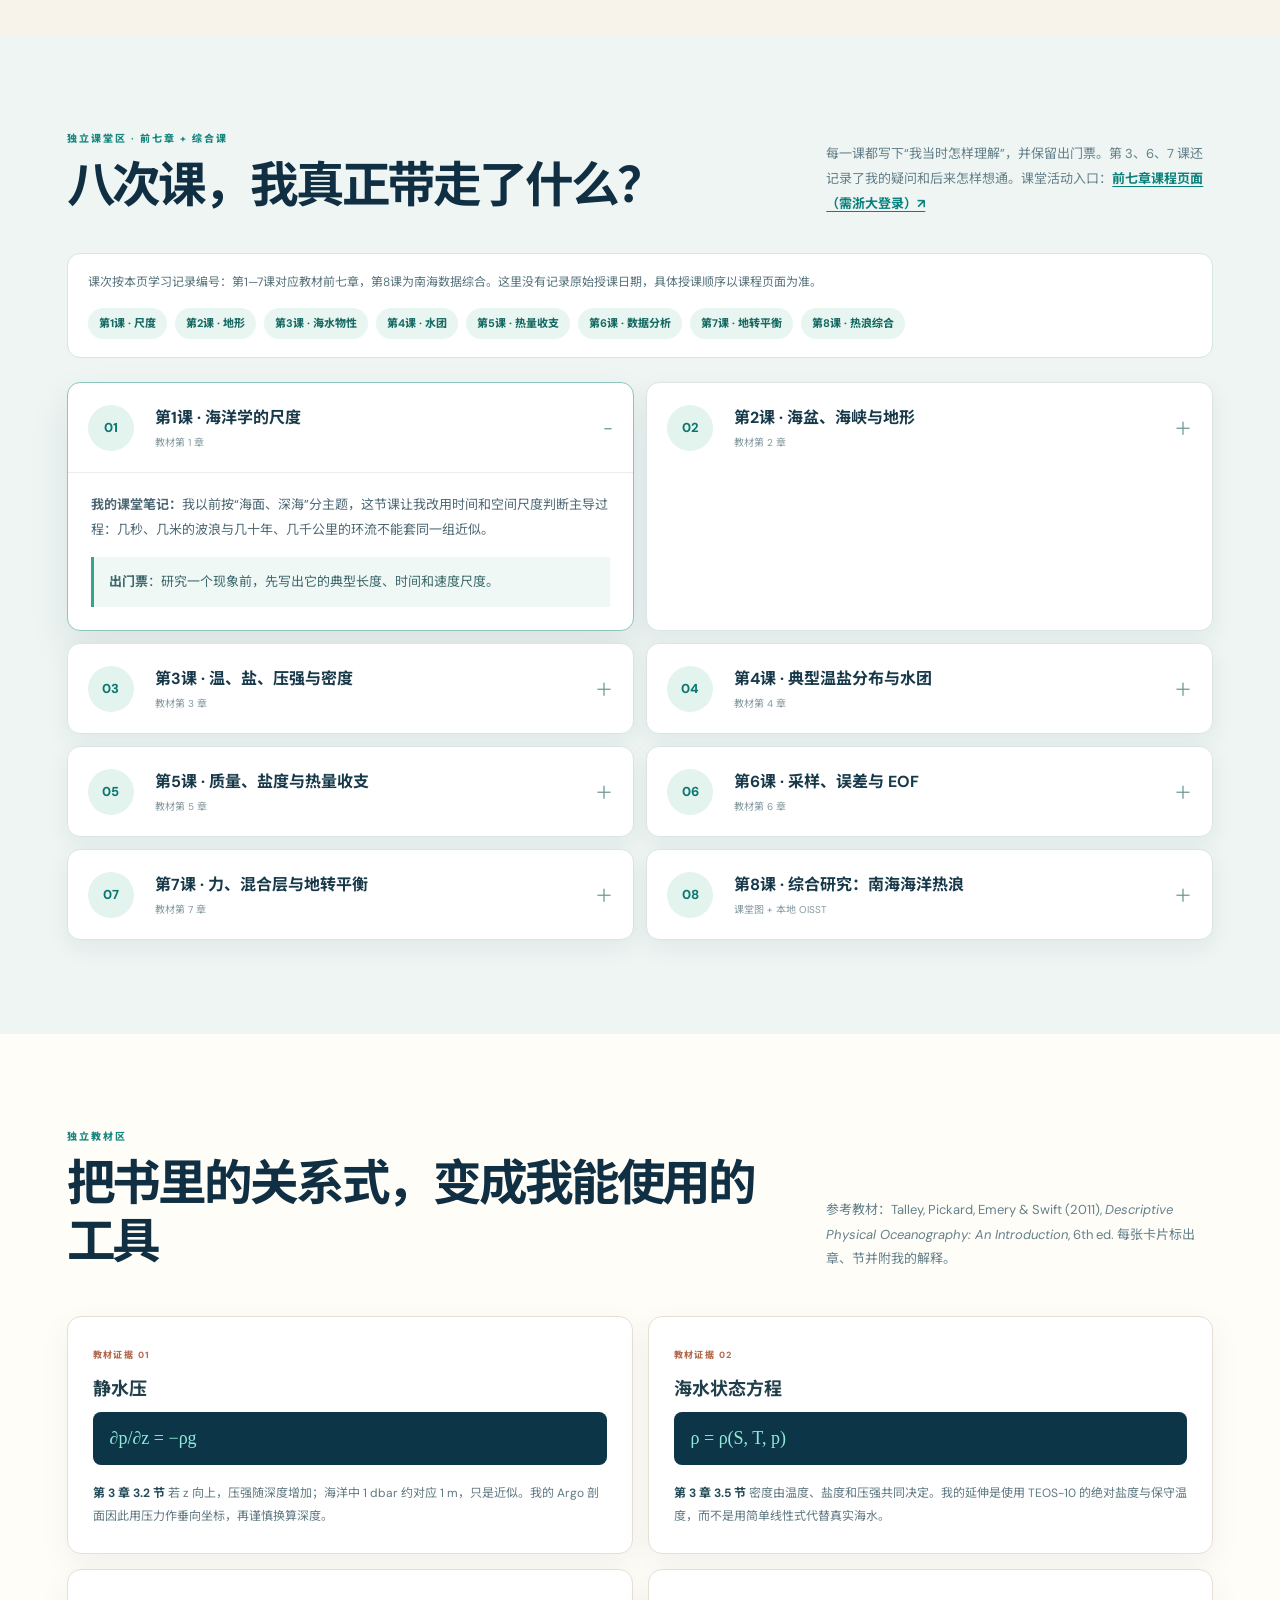
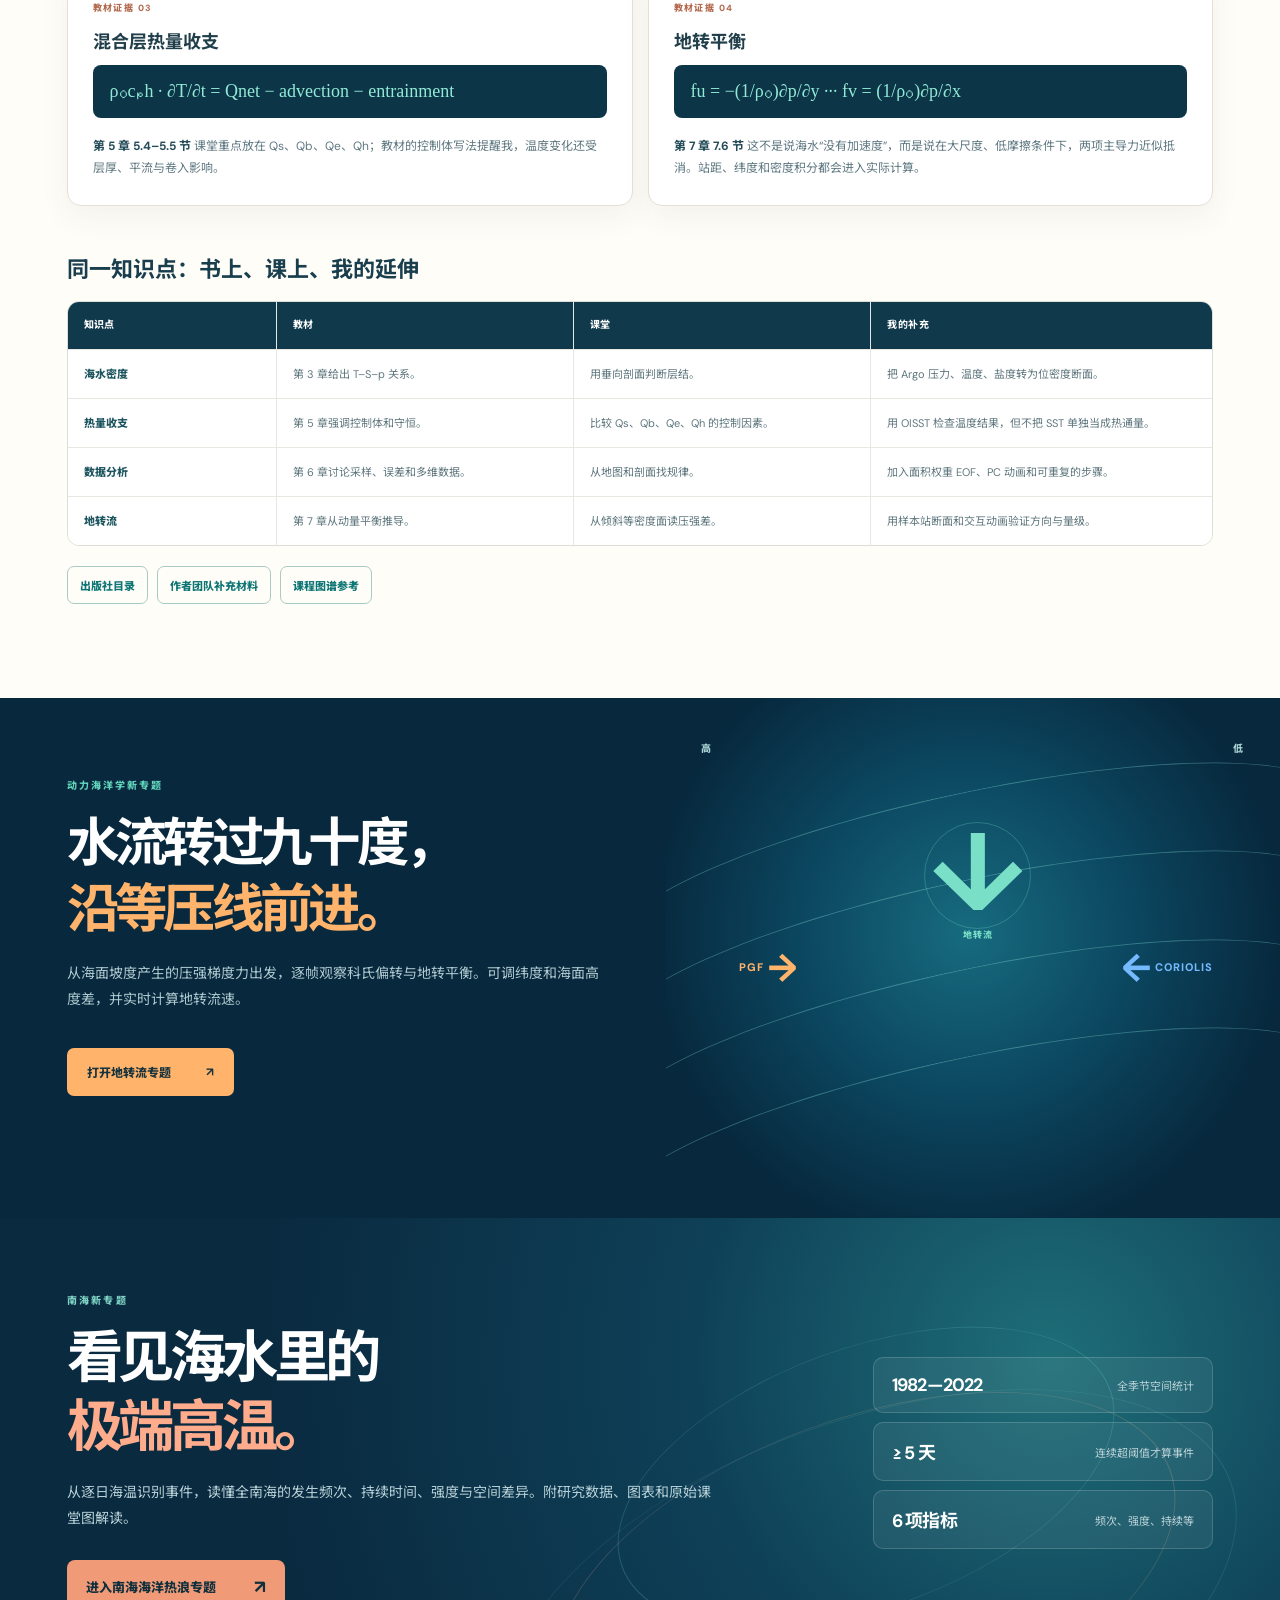
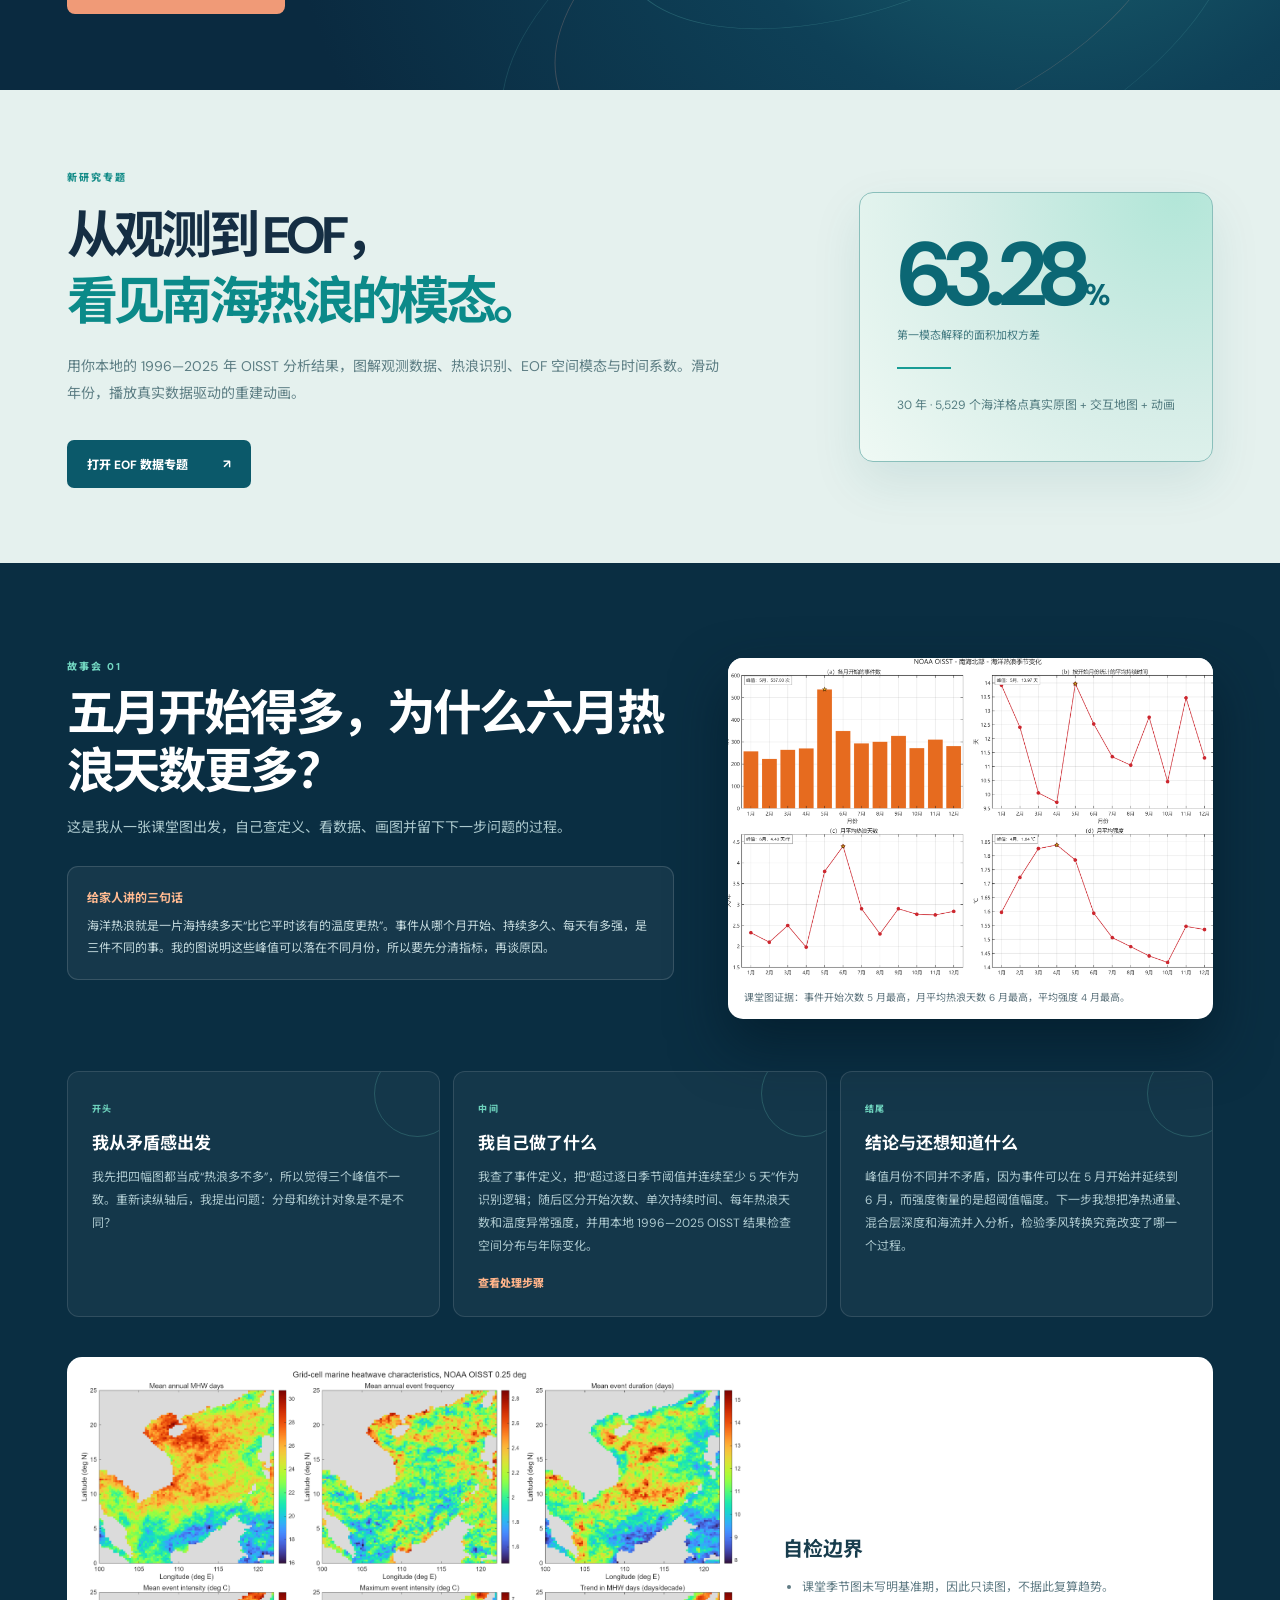
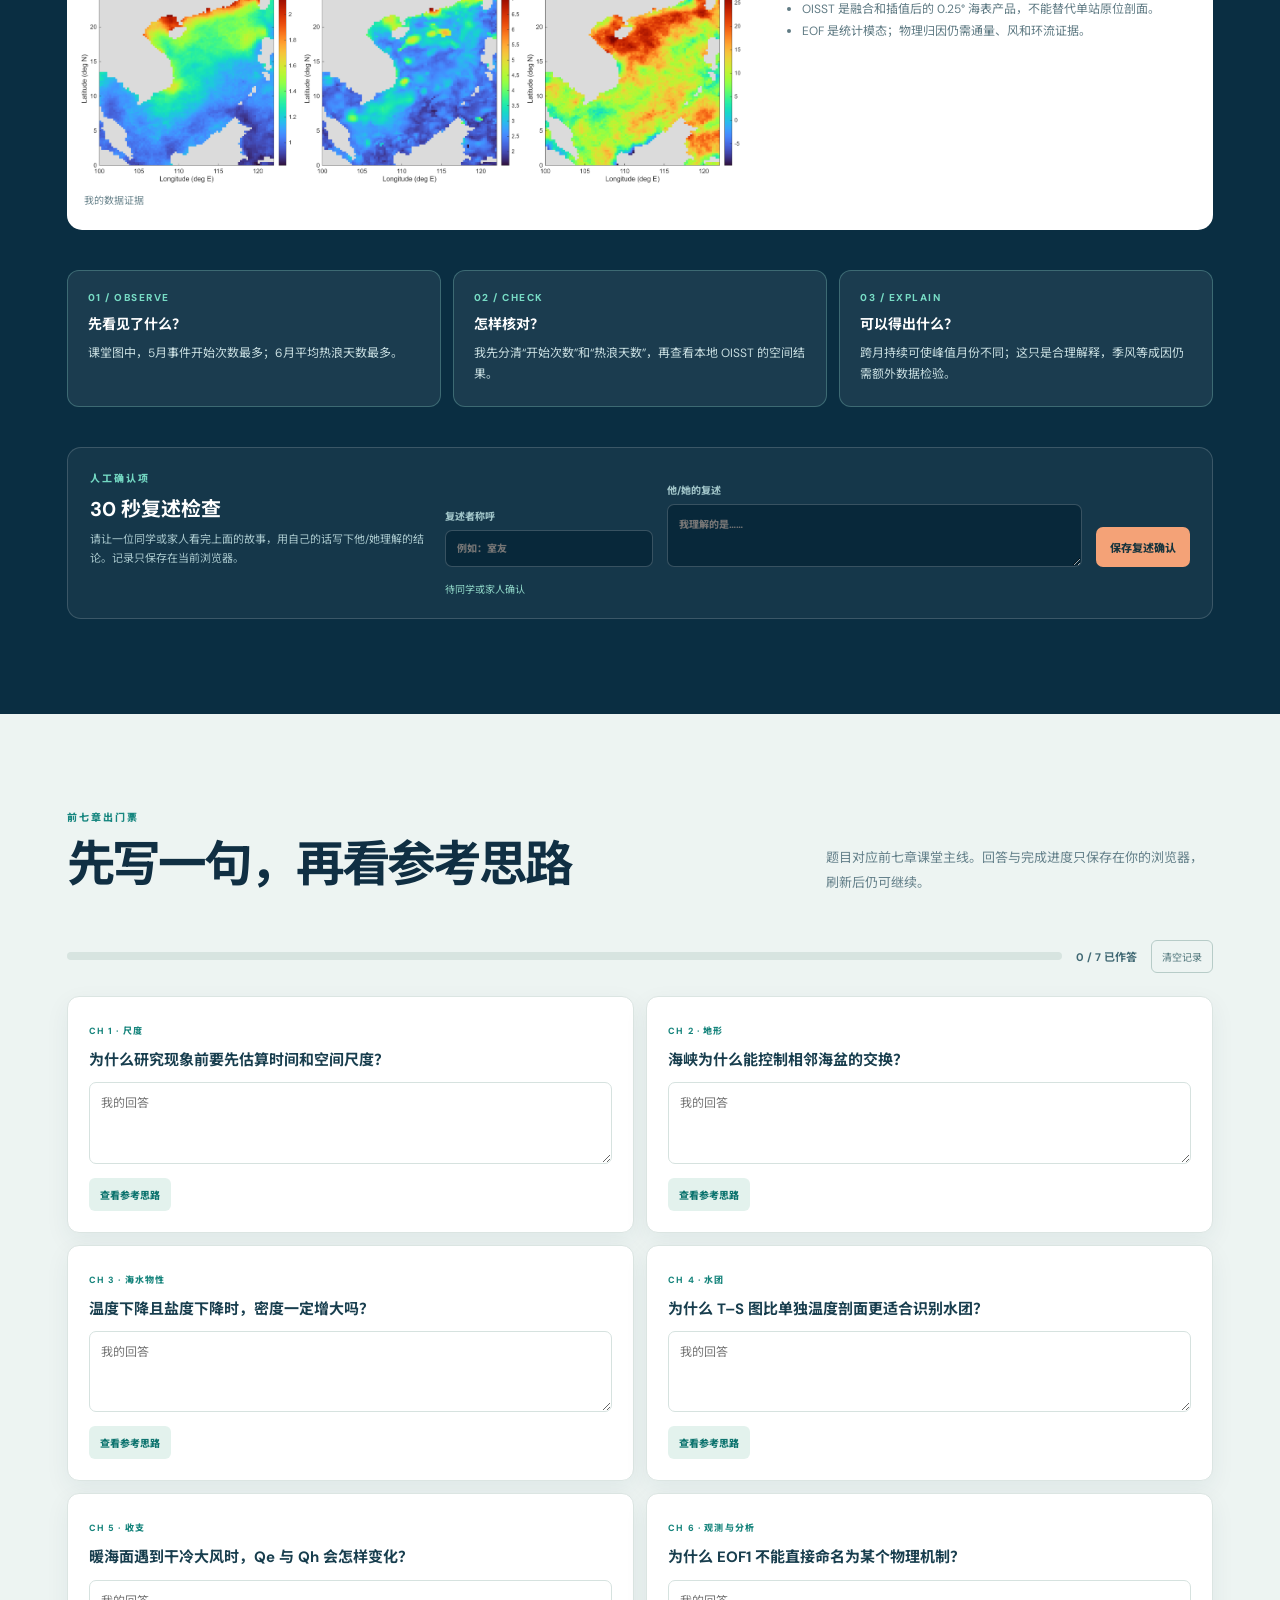
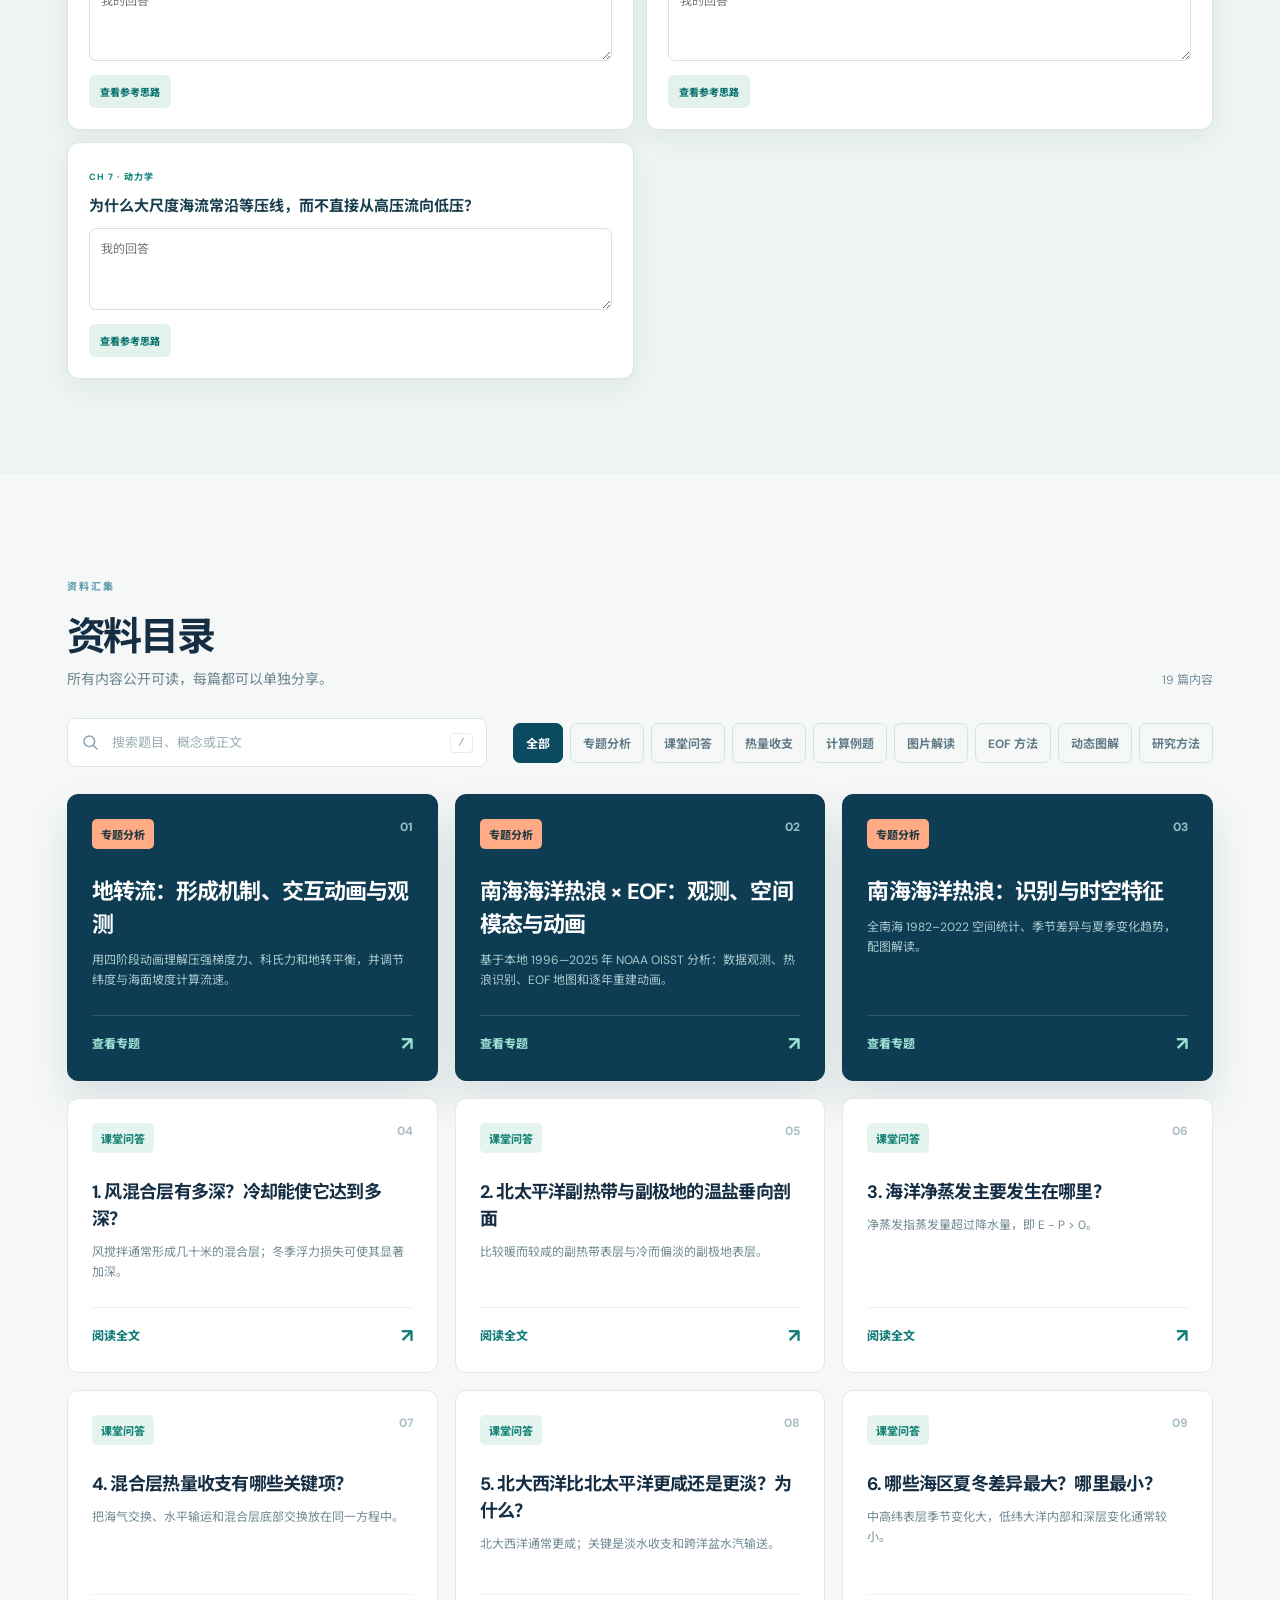
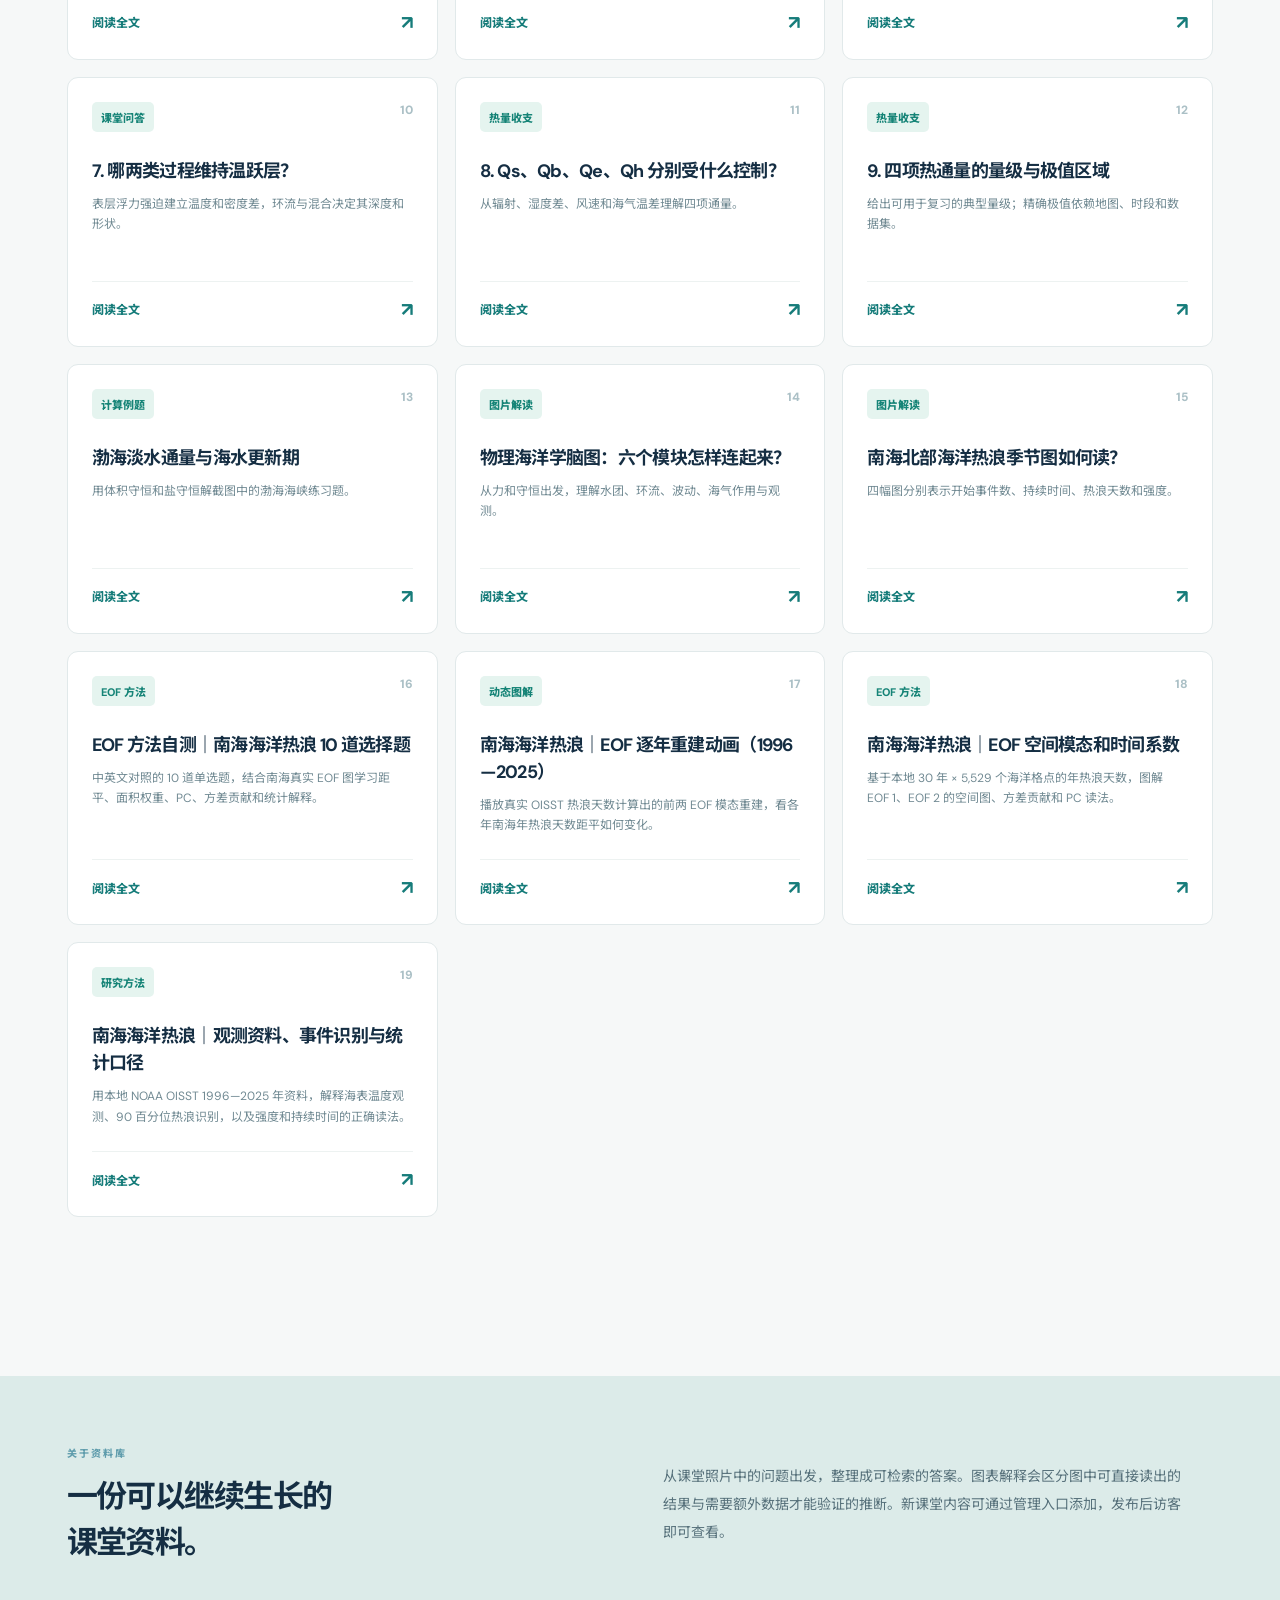
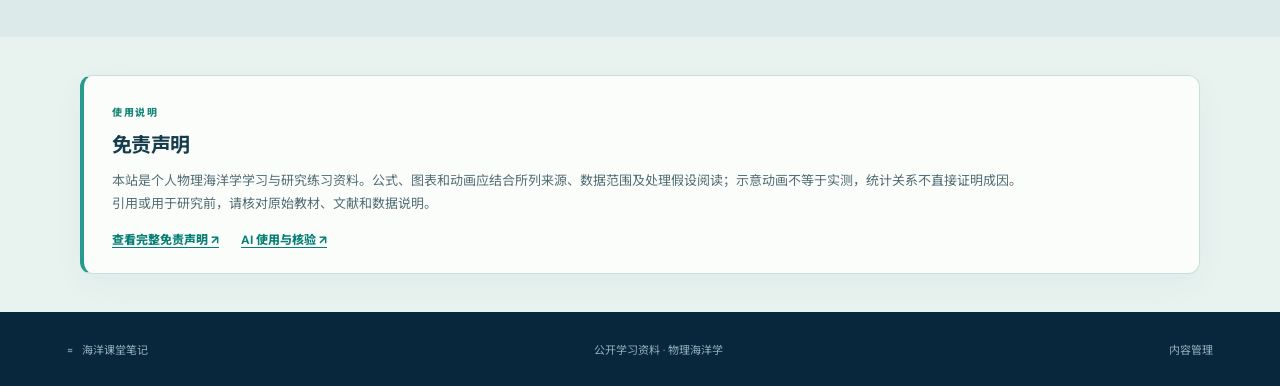
==== commit d4bb531d: "Disclose AI use verification and source rights" ====
--- a/index.html
+++ b/index.html
@@ -1,5 +1,5 @@
 <!doctype html>
-<html lang="zh-CN"><head><meta charset="utf-8"><meta name="viewport" content="width=device-width, initial-scale=1"><meta name="theme-color" content="#071d32"><meta name="description" content="可切换中英文的物理海洋学课堂资料库 / A physical-oceanography classroom library with a Chinese/English language switch."><link rel="canonical" href="https://yihan8895-bot.github.io/ocean-class-notes/"><meta property="og:type" content="website"><meta property="og:site_name" content="海洋课堂笔记 / Ocean Classroom Notes"><meta property="og:title" content="海洋课堂笔记 / Ocean Classroom Notes"><meta property="og:description" content="课堂问题答案、知识脑图和物理海洋学专题分析。 / Classroom answers, concept maps and physical-oceanography research atlases."><meta property="og:url" content="https://yihan8895-bot.github.io/ocean-class-notes/"><meta property="og:image" content="https://yihan8895-bot.github.io/ocean-class-notes/social-preview-bilingual.png"><meta property="og:image:width" content="1265"><meta property="og:image:height" content="712"><meta property="og:image:alt" content="海洋课堂笔记网站首页 / Ocean Classroom Notes homepage"><meta name="twitter:card" content="summary_large_image"><title>海洋课堂笔记 / Ocean Classroom Notes｜物理海洋学 / Physical Oceanography</title><link rel="stylesheet" href="styles.css?v=20261015-i18n"><link rel="stylesheet" href="homepage-enhancements.css?v=20261015"><link rel="stylesheet" href="learning-journal.css?v=20261104"><script src="i18n.js?v=20261016k" defer></script><script src="app.js?v=20261015-i18n" defer></script><script src="learning-journal.js?v=20261016" defer></script><link rel="stylesheet" href="disclaimer.css?v=20261105"><script src="disclaimer.js?v=20261105" defer></script></head>
+<html lang="zh-CN"><head><meta charset="utf-8"><meta name="viewport" content="width=device-width, initial-scale=1"><meta name="theme-color" content="#071d32"><meta name="description" content="可切换中英文的物理海洋学课堂资料库 / A physical-oceanography classroom library with a Chinese/English language switch."><link rel="canonical" href="https://yihan8895-bot.github.io/ocean-class-notes/"><meta property="og:type" content="website"><meta property="og:site_name" content="海洋课堂笔记 / Ocean Classroom Notes"><meta property="og:title" content="海洋课堂笔记 / Ocean Classroom Notes"><meta property="og:description" content="课堂问题答案、知识脑图和物理海洋学专题分析。 / Classroom answers, concept maps and physical-oceanography research atlases."><meta property="og:url" content="https://yihan8895-bot.github.io/ocean-class-notes/"><meta property="og:image" content="https://yihan8895-bot.github.io/ocean-class-notes/social-preview-bilingual.png"><meta property="og:image:width" content="1265"><meta property="og:image:height" content="712"><meta property="og:image:alt" content="海洋课堂笔记网站首页 / Ocean Classroom Notes homepage"><meta name="twitter:card" content="summary_large_image"><title>海洋课堂笔记 / Ocean Classroom Notes｜物理海洋学 / Physical Oceanography</title><link rel="stylesheet" href="styles.css?v=20261015-i18n"><link rel="stylesheet" href="homepage-enhancements.css?v=20261015"><link rel="stylesheet" href="learning-journal.css?v=20261104"><link rel="stylesheet" href="ai-use.css?v=20261105"><script src="i18n.js?v=20261016k" defer></script><script src="app.js?v=20261015-i18n" defer></script><script src="learning-journal.js?v=20261016" defer></script><link rel="stylesheet" href="disclaimer.css?v=20261105"><script src="disclaimer.js?v=20261105" defer></script></head>
 <body>
   <header class="site-header"><a class="identity" href="./"><span class="logo">≈</span><span>海洋课堂笔记 / Ocean Classroom Notes<small>物理海洋学 / PHYSICAL OCEANOGRAPHY</small></span></a><nav><a href="#classroom">课堂 / Classroom</a><a href="#textbook">教材 / Textbook</a><a href="#story">故事会 / Story</a><a href="#exit-ticket">出门票 / Exit Ticket</a><a class="topic-link" href="geostrophic.html">地转流 / Geostrophy</a><a href="eof.html">EOF</a><a href="heatwaves.html">热浪 / MHW</a><a href="#library">目录 / Contents</a><a href="test1.html">test1</a><a href="test2.html">test2</a><a href="test3.html">波动 / Waves</a><a class="admin-link" href="editor.html">添加内容 ↗ / Add Content ↗</a></nav></header>
   <main id="home">
@@ -9,6 +9,12 @@
       <div><span class="journal-kicker">学习证据导航 / EVIDENCE MAP</span><h2 id="evidence-title">从“收集资料”走向“留下学习过程”<small>From collecting material to showing how I learned</small></h2></div>
       <div class="evidence-links"><a href="#classroom"><b>08</b><span>课堂记录<br><small lang="en">Class lessons</small></span></a><a href="#textbook"><b>04</b><span>教材证据<br><small lang="en">Textbook items</small></span></a><a href="#story"><b>03</b><span>故事阶段<br><small lang="en">Story stages</small></span></a><a href="#exit-ticket"><b>07</b><span>章节出门票<br><small lang="en">Exit tickets</small></span></a></div>
       <p class="evidence-note"><strong>证据状态 / Evidence status:</strong> 本页按评分表组织课堂、教材与故事证据；最终自动评分以系统复查为准。“别人看得懂”仍需同学或家人在故事会末尾完成一次复述确认。 / This page organizes classroom, textbook and story evidence around the rubric; the automated score still needs a fresh system check. A classmate or family member must complete the tell-back check for the human-confirmed criterion.</p>
+    </section>
+
+    <section class="ai-preview" id="ai-use" aria-labelledby="ai-preview-title">
+      <div class="ai-preview-header"><div><span class="eyebrow">透明使用记录 / TRANSPARENT USE RECORD</span><h2 id="ai-preview-title">AI 使用、核验与版权<small>AI use, verification and rights</small></h2></div><a href="ai-use.html">阅读完整说明 ↗ / Read the full record ↗</a></div>
+      <p class="ai-preview-intro" lang="zh-CN">本站明确区分 AI 辅助整理、原始海洋观测和经过复核的科学结论。这里公开使用方式、可确认的模型信息、结果检查路径，以及图片和教材的版权边界。</p><p class="ai-preview-intro" lang="en">This site distinguishes AI-assisted preparation from original ocean observations and checked scientific conclusions. The record explains how AI was used, what model information is known, how results can be checked, and where image and textbook rights remain uncertain.</p>
+      <div class="ai-preview-grid"><article><span>01 / METHOD</span><h3>使用方式 / How AI helped</h3><p lang="zh-CN">辅助文字、翻译、代码与可视化；最终解释须与教材、方法文献和原始数据对照。</p><p lang="en">Assisted with text, translation, code and visuals; interpretations need comparison with textbooks, methods and source data.</p></article><article><span>02 / VERIFICATION</span><h3>模型与核验 / Models and checks</h3><p lang="zh-CN">披露可确认的模型记录和历史版本缺口；列出脚本、数据说明与结果验证边界。</p><p lang="en">Records confirmed model information and historical gaps; links scripts, data notes and limits of validation.</p></article><article><span>03 / RIGHTS</span><h3>来源与版权 / Sources and rights</h3><p lang="zh-CN">标注 NOAA、Argo、教材等来源；课堂图片的再使用授权需逐项确认。</p><p lang="en">Credits NOAA, Argo and textbooks; permission to republish classroom images needs case-by-case checks.</p></article></div>
     </section>
 
     <section class="course-journal" id="classroom" aria-labelledby="classroom-title">
--- a/ai-use.css
+++ b/ai-use.css
@@ -0,0 +1,41 @@
+.ai-preview{max-width:1480px;margin:auto;padding:78px 5.2%;background:#f7f3eb;color:#153848}
+.ai-preview-header{display:flex;align-items:end;justify-content:space-between;gap:26px;margin-bottom:28px}
+.ai-preview .eyebrow,.ai-page .eyebrow{color:#168779}
+.ai-preview h2,.ai-page h1{letter-spacing:-.055em;color:#11394b}
+.ai-preview h2{font-size:clamp(31px,3.4vw,48px);line-height:1.15;margin:12px 0 0}
+.ai-preview h2 small{display:block;color:#65808a;font-size:clamp(14px,1.45vw,18px);font-weight:600;letter-spacing:0;margin-top:9px}
+.ai-preview-header>a,.ai-page .return-link{display:inline-block;flex-shrink:0;border-radius:8px;background:#0c6370;color:#fff;padding:12px 17px;font-size:12px;font-weight:800;text-decoration:none}
+.ai-preview-header>a:hover,.ai-preview-header>a:focus-visible,.ai-page .return-link:hover{background:#084b56}
+.ai-preview-intro{max-width:850px;color:#536e77;line-height:1.8;font-size:14px;margin:0 0 25px}
+.ai-preview-grid{display:grid;grid-template-columns:repeat(3,minmax(0,1fr));gap:14px}
+.ai-preview-grid article{background:#fff;border:1px solid #e6e4db;border-radius:13px;padding:22px 23px;box-shadow:0 14px 32px #1f4b4909}
+.ai-preview-grid span{color:#bc7350;font-size:10px;font-weight:800;letter-spacing:.13em}
+.ai-preview-grid h3{margin:10px 0;color:#183f4e;font-size:18px}
+.ai-preview-grid p{margin:0;color:#5f7880;font-size:12px;line-height:1.85}
+.ai-page{max-width:1180px;margin:auto;padding:75px 5.2% 105px;color:#183d4c}
+.ai-page h1{font-size:clamp(40px,5vw,66px);line-height:1.14;margin:13px 0 12px}
+.ai-page-lead{max-width:850px;color:#607983;font-size:16px;line-height:1.85;margin:0 0 34px}
+.ai-fact-strip{display:grid;grid-template-columns:repeat(3,minmax(0,1fr));gap:12px;margin-bottom:39px}
+.ai-fact-strip div{background:#e9f4f0;border-radius:11px;padding:18px 19px}
+.ai-fact-strip b{display:block;color:#0b6c65;font-size:11px;letter-spacing:.1em;margin-bottom:8px}
+.ai-fact-strip p{color:#4d6871;font-size:12px;line-height:1.7;margin:0}
+.ai-page section{margin:0 0 38px}
+.ai-page h2{font-size:27px;letter-spacing:-.04em;color:#123e50;margin:0 0 16px}
+.ai-page h2 small{display:block;color:#72909a;font-size:14px;font-weight:600;letter-spacing:0;margin-top:5px}
+.ai-page p,.ai-page li{color:#516d78;font-size:13px;line-height:1.9}
+.ai-page p{margin:0 0 12px}
+.ai-table-wrap{overflow-x:auto;border:1px solid #d8e5e2;border-radius:12px;background:#fff}
+.ai-page table{width:100%;border-collapse:collapse;min-width:650px}
+.ai-page th,.ai-page td{text-align:left;vertical-align:top;border-bottom:1px solid #e7eeec;padding:14px 16px;font-size:12px;line-height:1.7;color:#4c6872}
+.ai-page th{background:#e8f3ef;color:#144f56;font-size:11px;letter-spacing:.03em}
+.ai-page tr:last-child td{border-bottom:0}
+.ai-page td:first-child{font-weight:800;color:#173e50;width:21%}
+.ai-page a:not(.return-link){color:#087d76;text-decoration:underline;text-underline-offset:3px}
+.ai-page .method-note{background:#fff8ed;border-left:4px solid #ca865e;padding:16px 20px;border-radius:0 9px 9px 0}
+.ai-page .source-links{display:flex;flex-wrap:wrap;gap:9px;list-style:none;padding:0;margin:16px 0 0}
+.ai-page .source-links li{margin:0}
+.ai-page .source-links a{display:block;padding:8px 12px;background:#eef6f3;border-radius:7px;font-size:11px;font-weight:700}
+.ai-page .return-link{margin-top:8px}
+html:not([data-language="en"]) .ai-preview [lang="en"],html[data-language="en"] .ai-preview [lang="zh-CN"],html:not([data-language="en"]) .ai-page [lang="en"],html[data-language="en"] .ai-page [lang="zh-CN"]{display:none}
+@media(max-width:800px){.ai-preview-header{display:block}.ai-preview-header>a{margin-top:19px}.ai-preview-grid,.ai-fact-strip{grid-template-columns:1fr}}
+@media(max-width:600px){.ai-preview,.ai-page{padding:58px 5%}.ai-preview-grid article{padding:19px}.ai-page h2{font-size:23px}}
--- a/disclaimer.css
+++ b/disclaimer.css
@@ -45,6 +45,7 @@
 }
 .site-disclaimer a:hover,
 .site-disclaimer a:focus-visible { color: #064f4e; }
+.site-disclaimer a + a { margin-left: 18px; }
 html[data-language="zh"] .site-disclaimer p[lang="en"],
 html[data-language="en"] .site-disclaimer p[lang="zh-CN"] { display: none; }
 @media (max-width: 680px) {
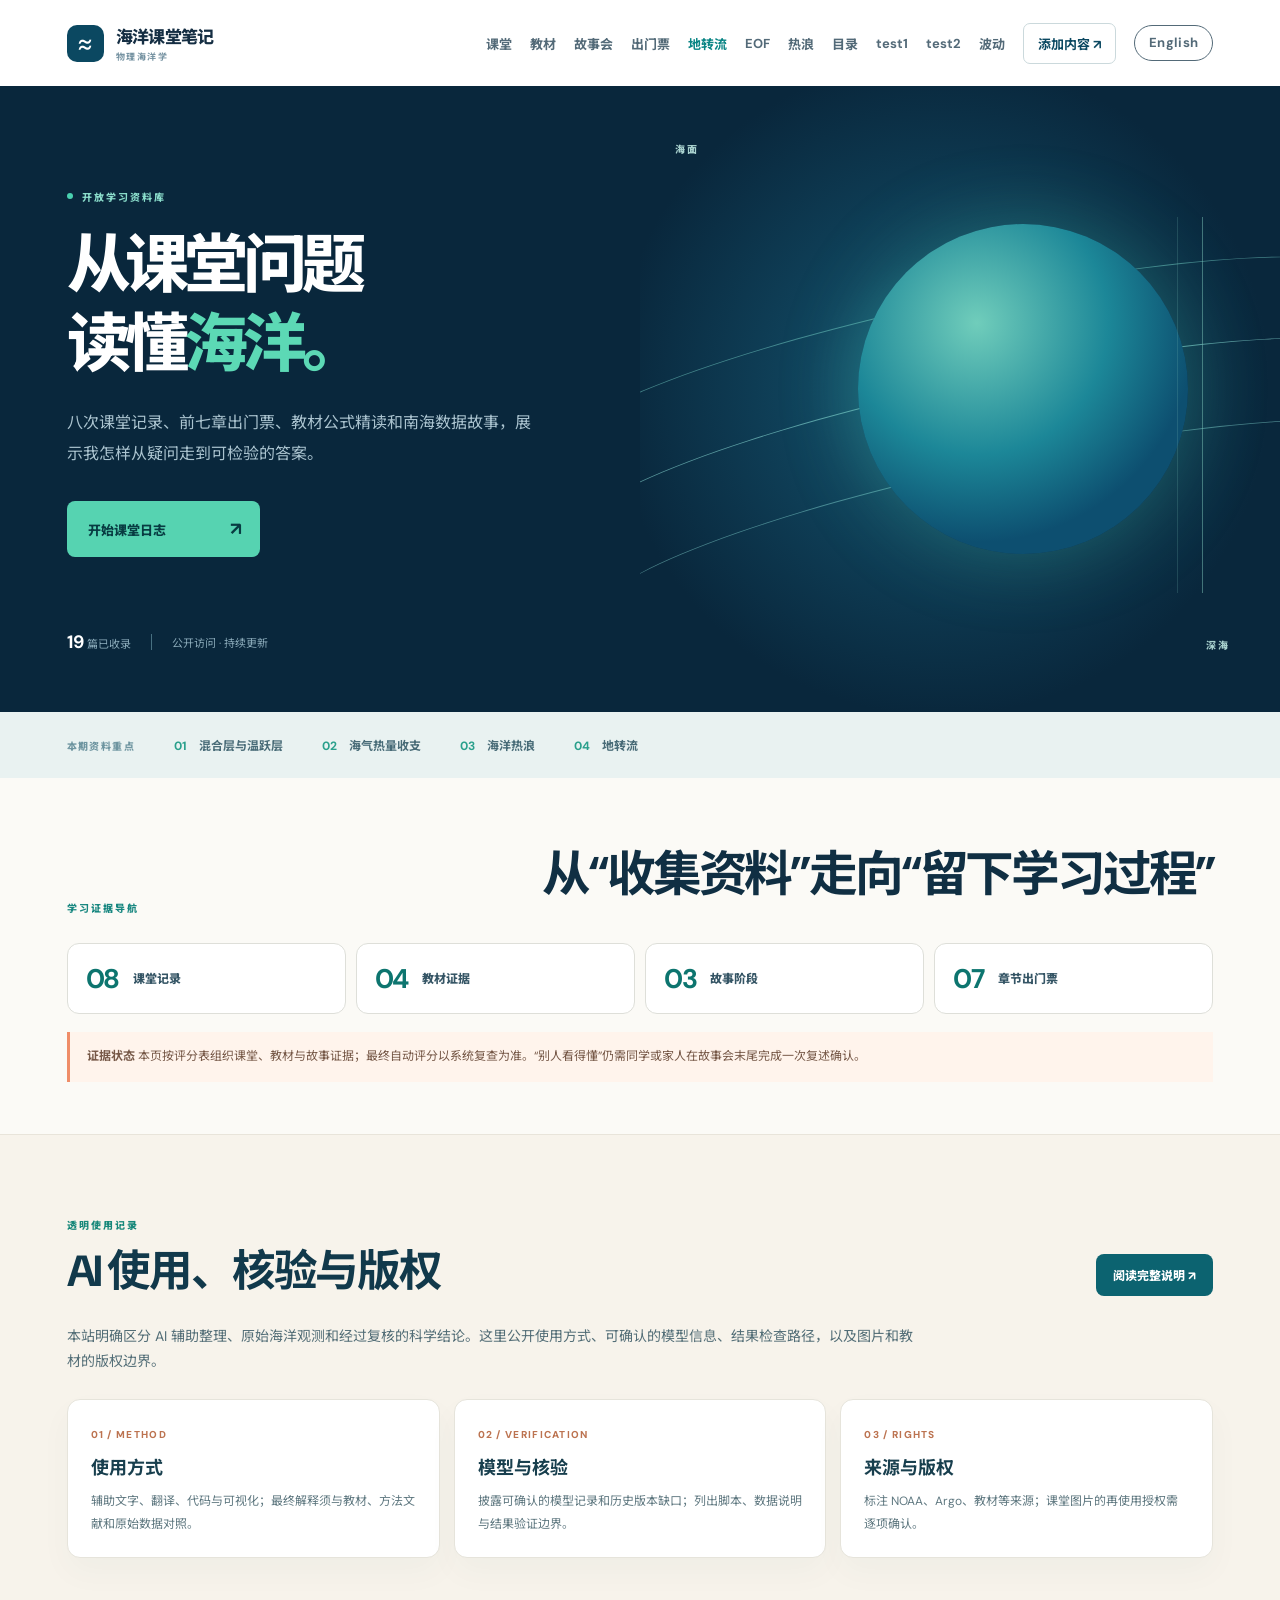
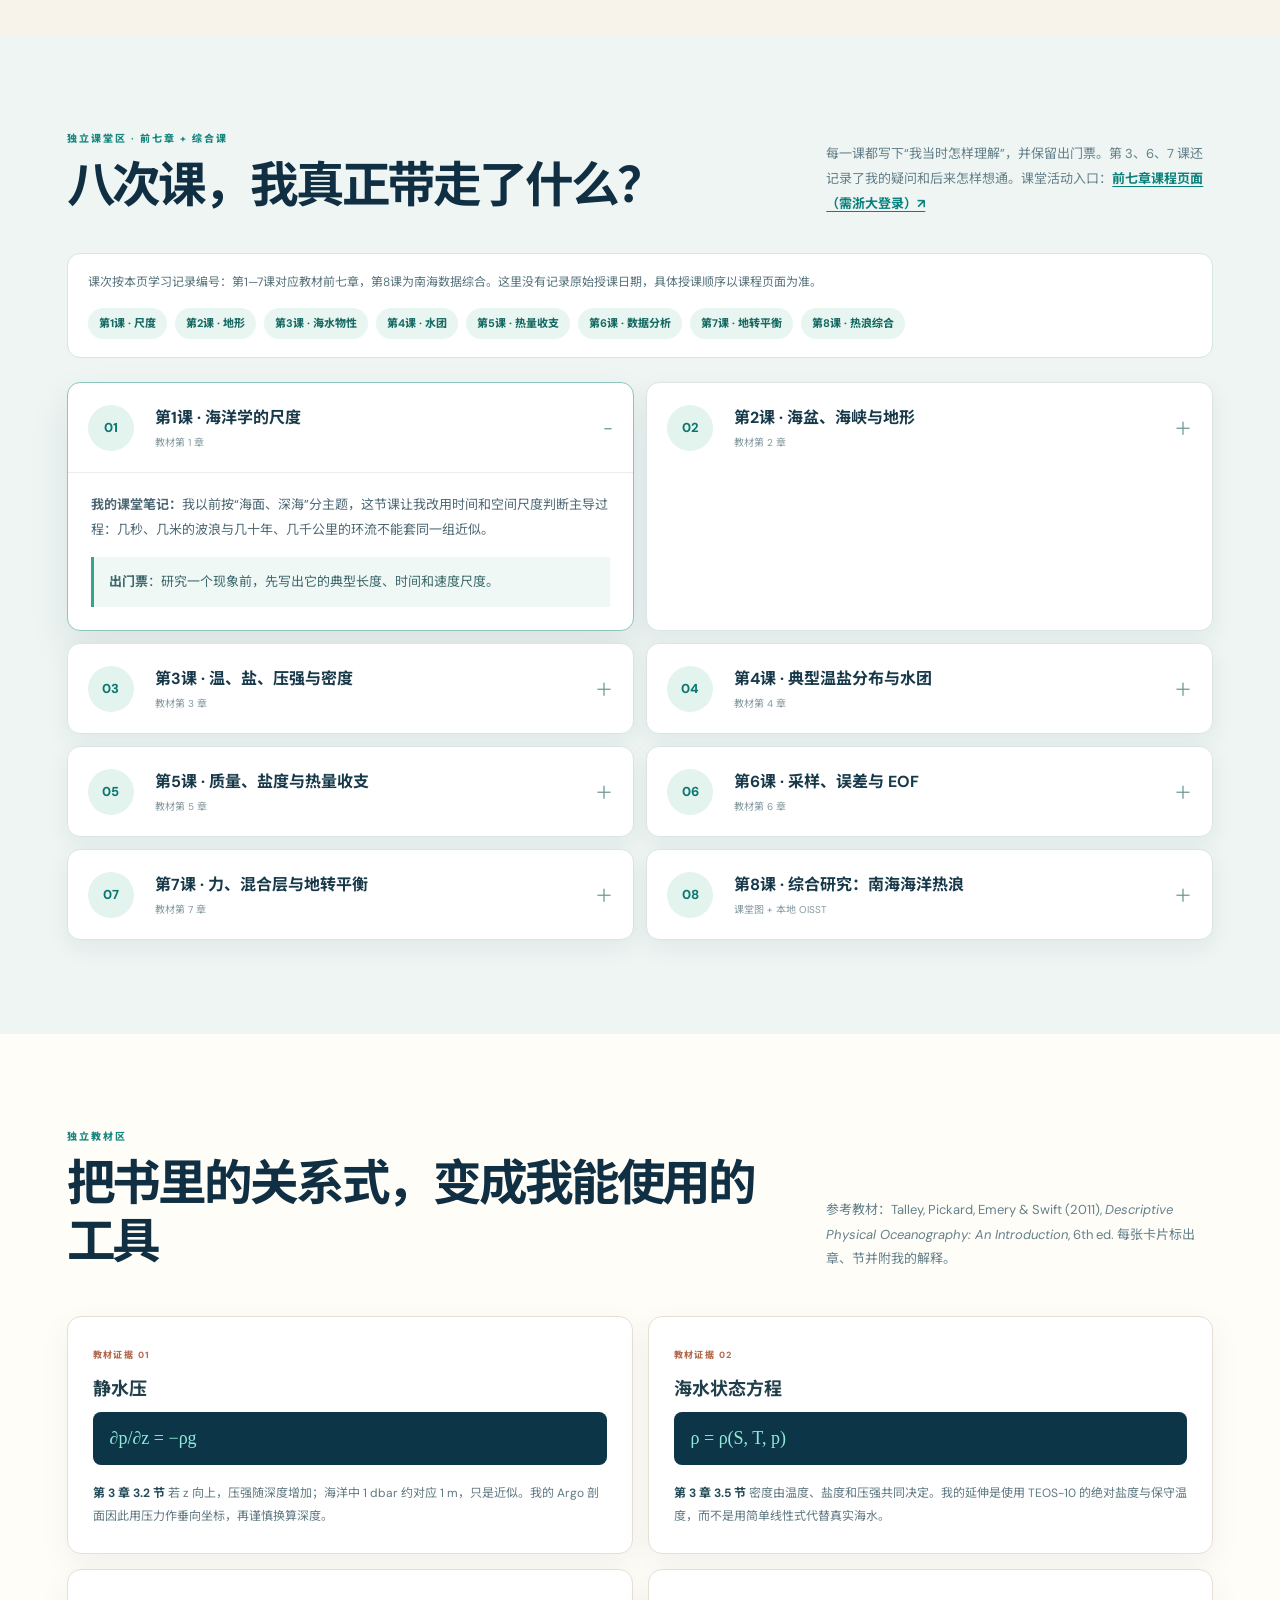
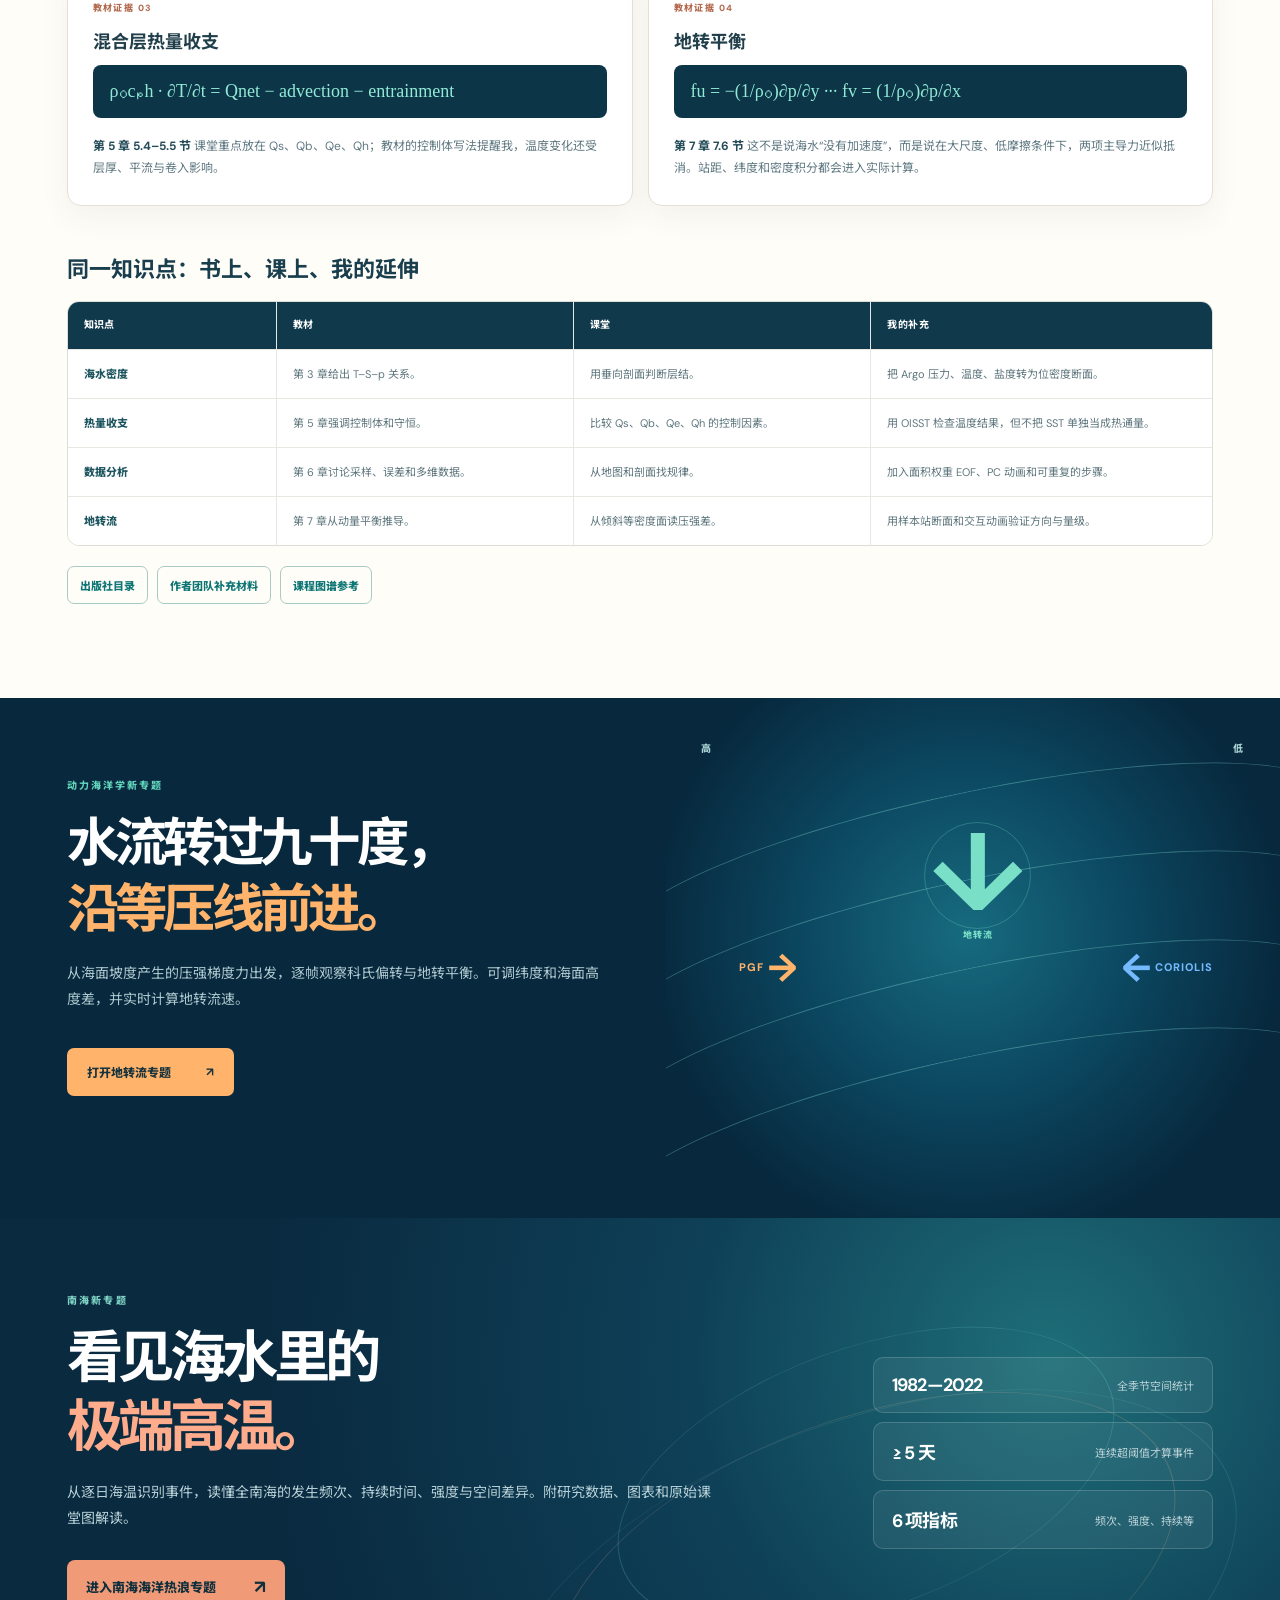
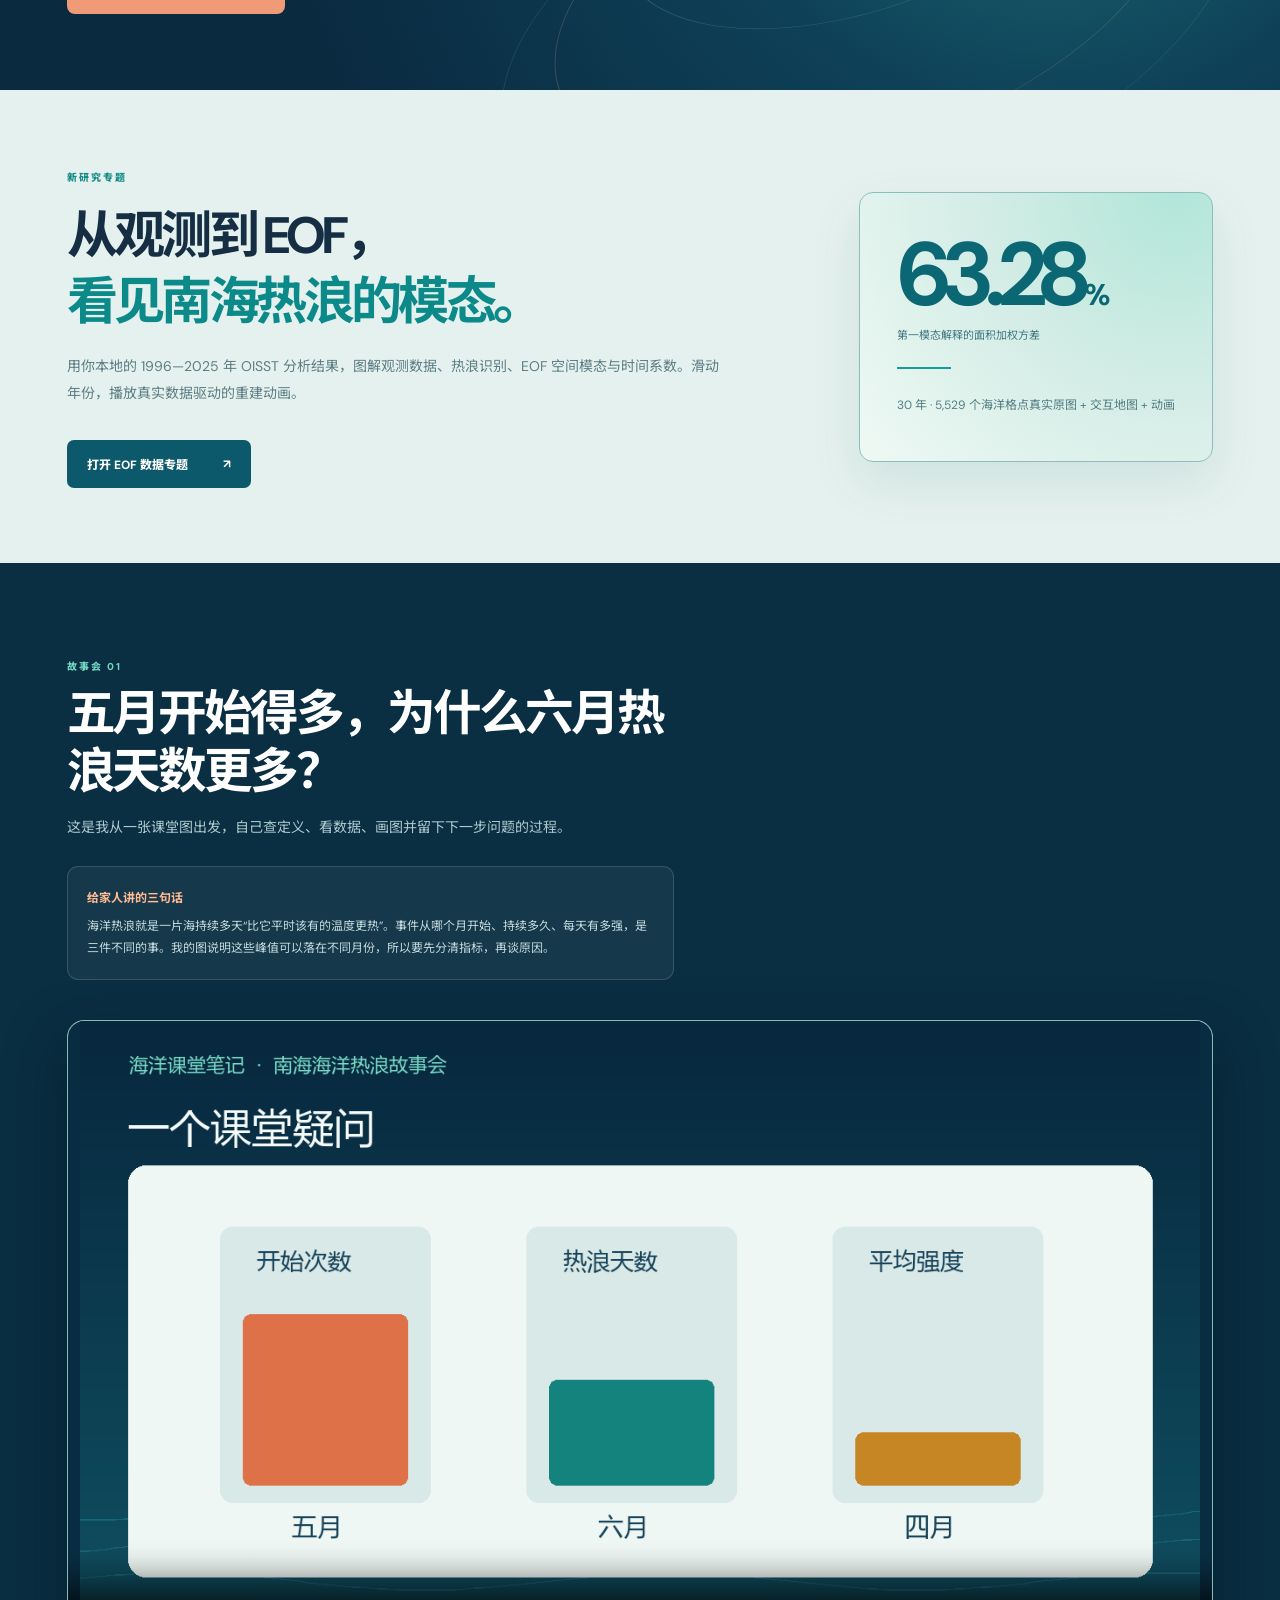
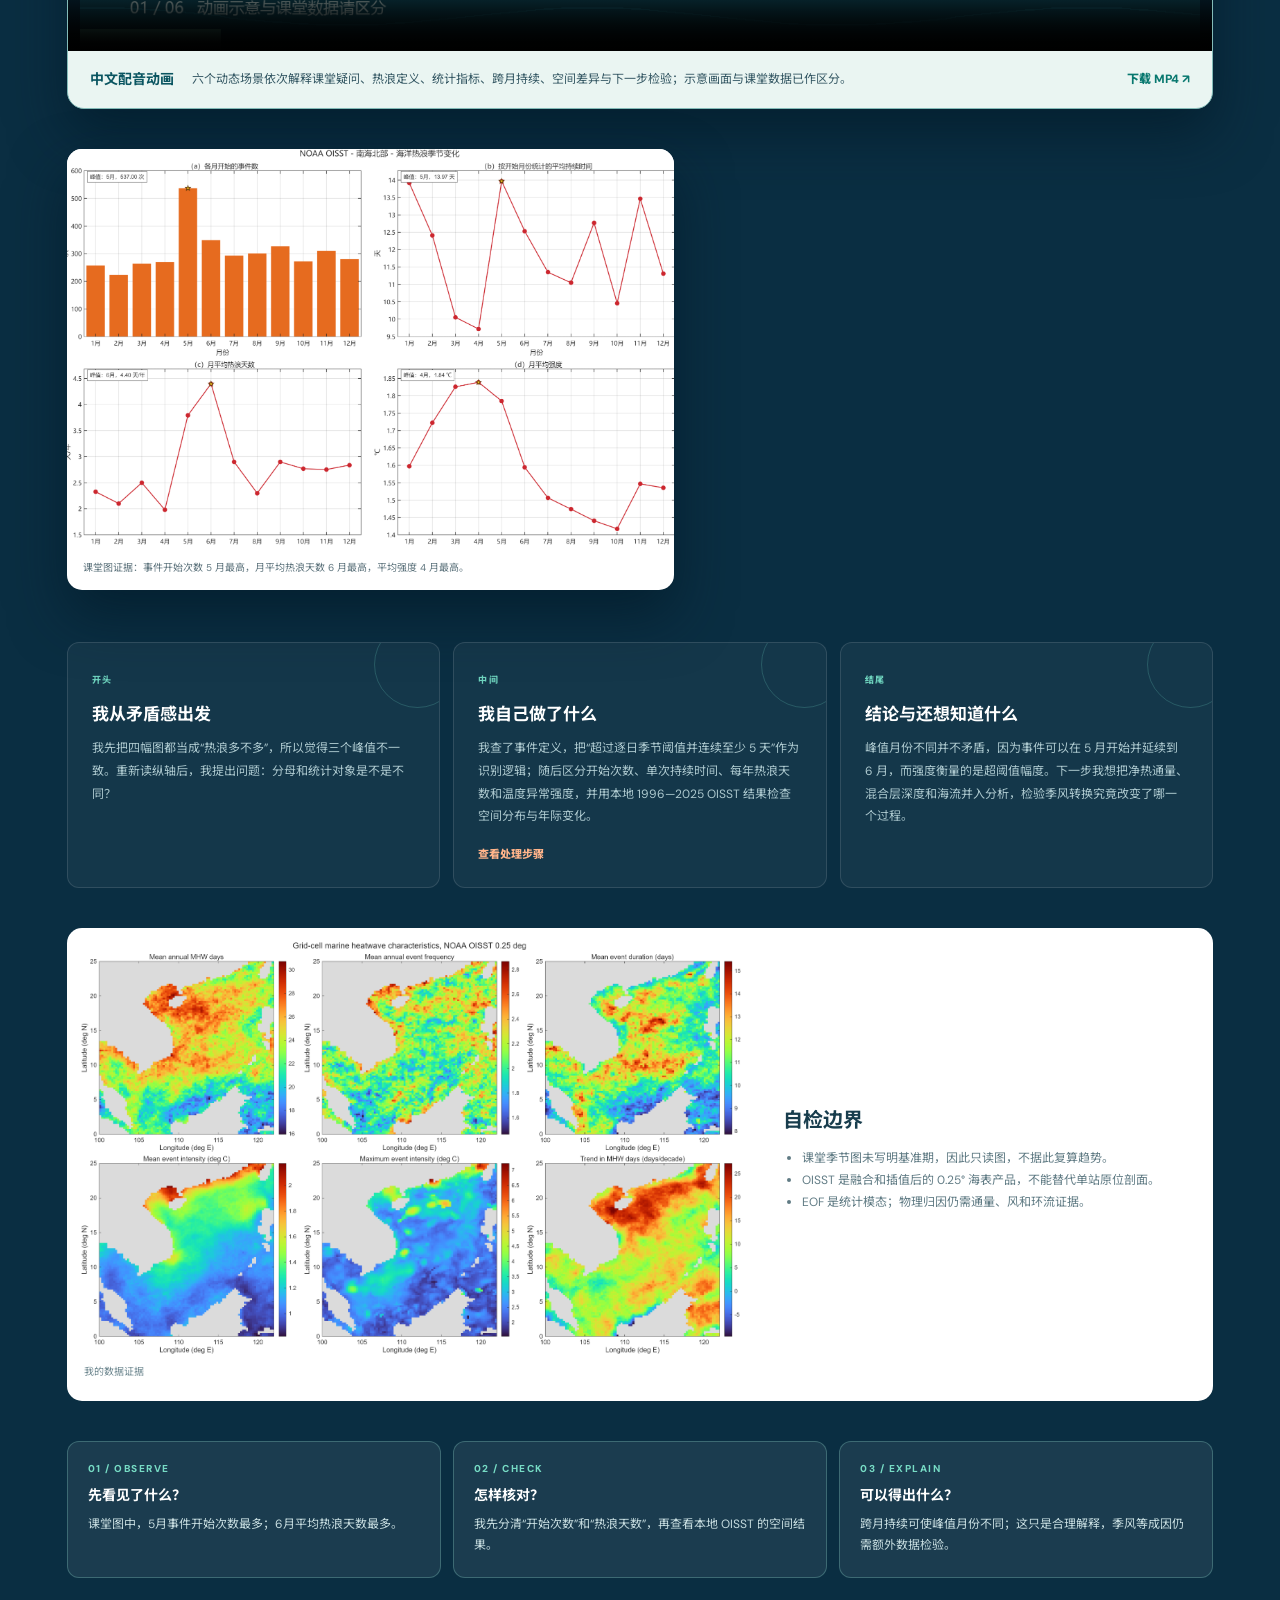
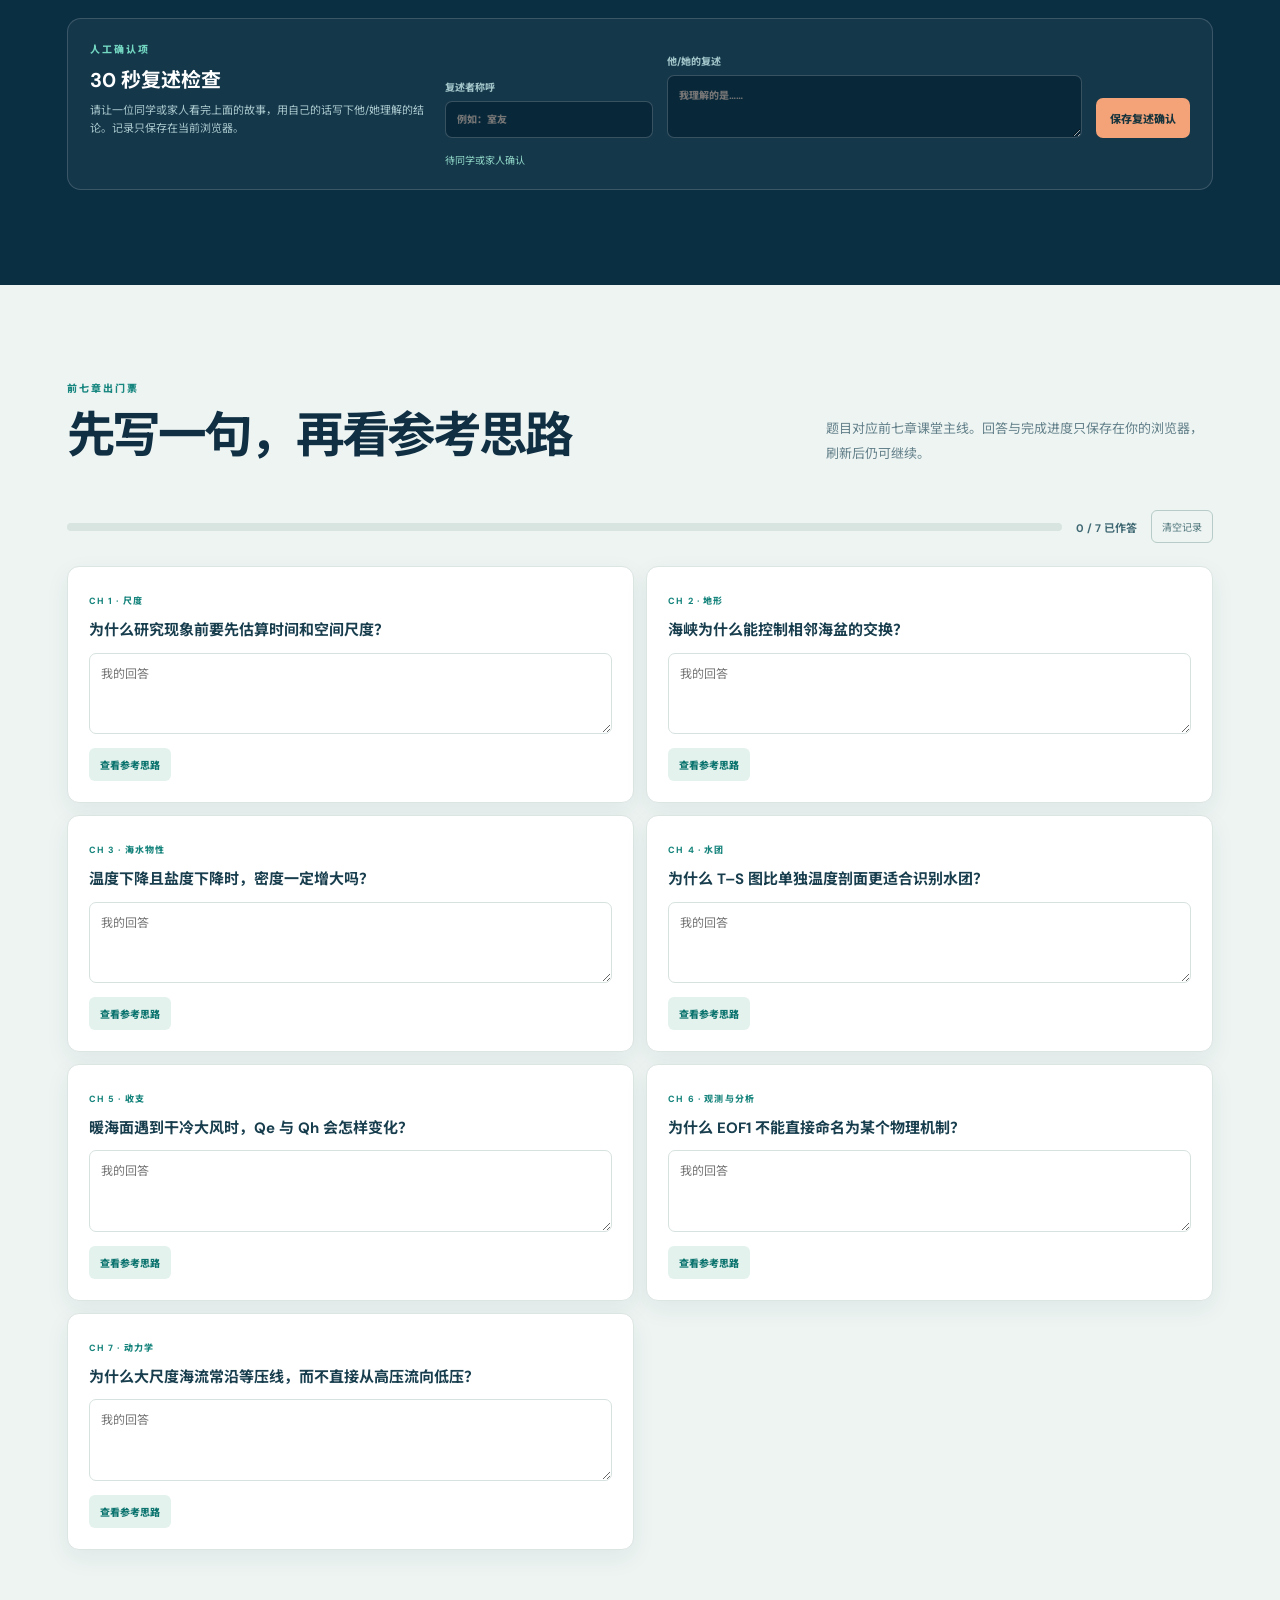
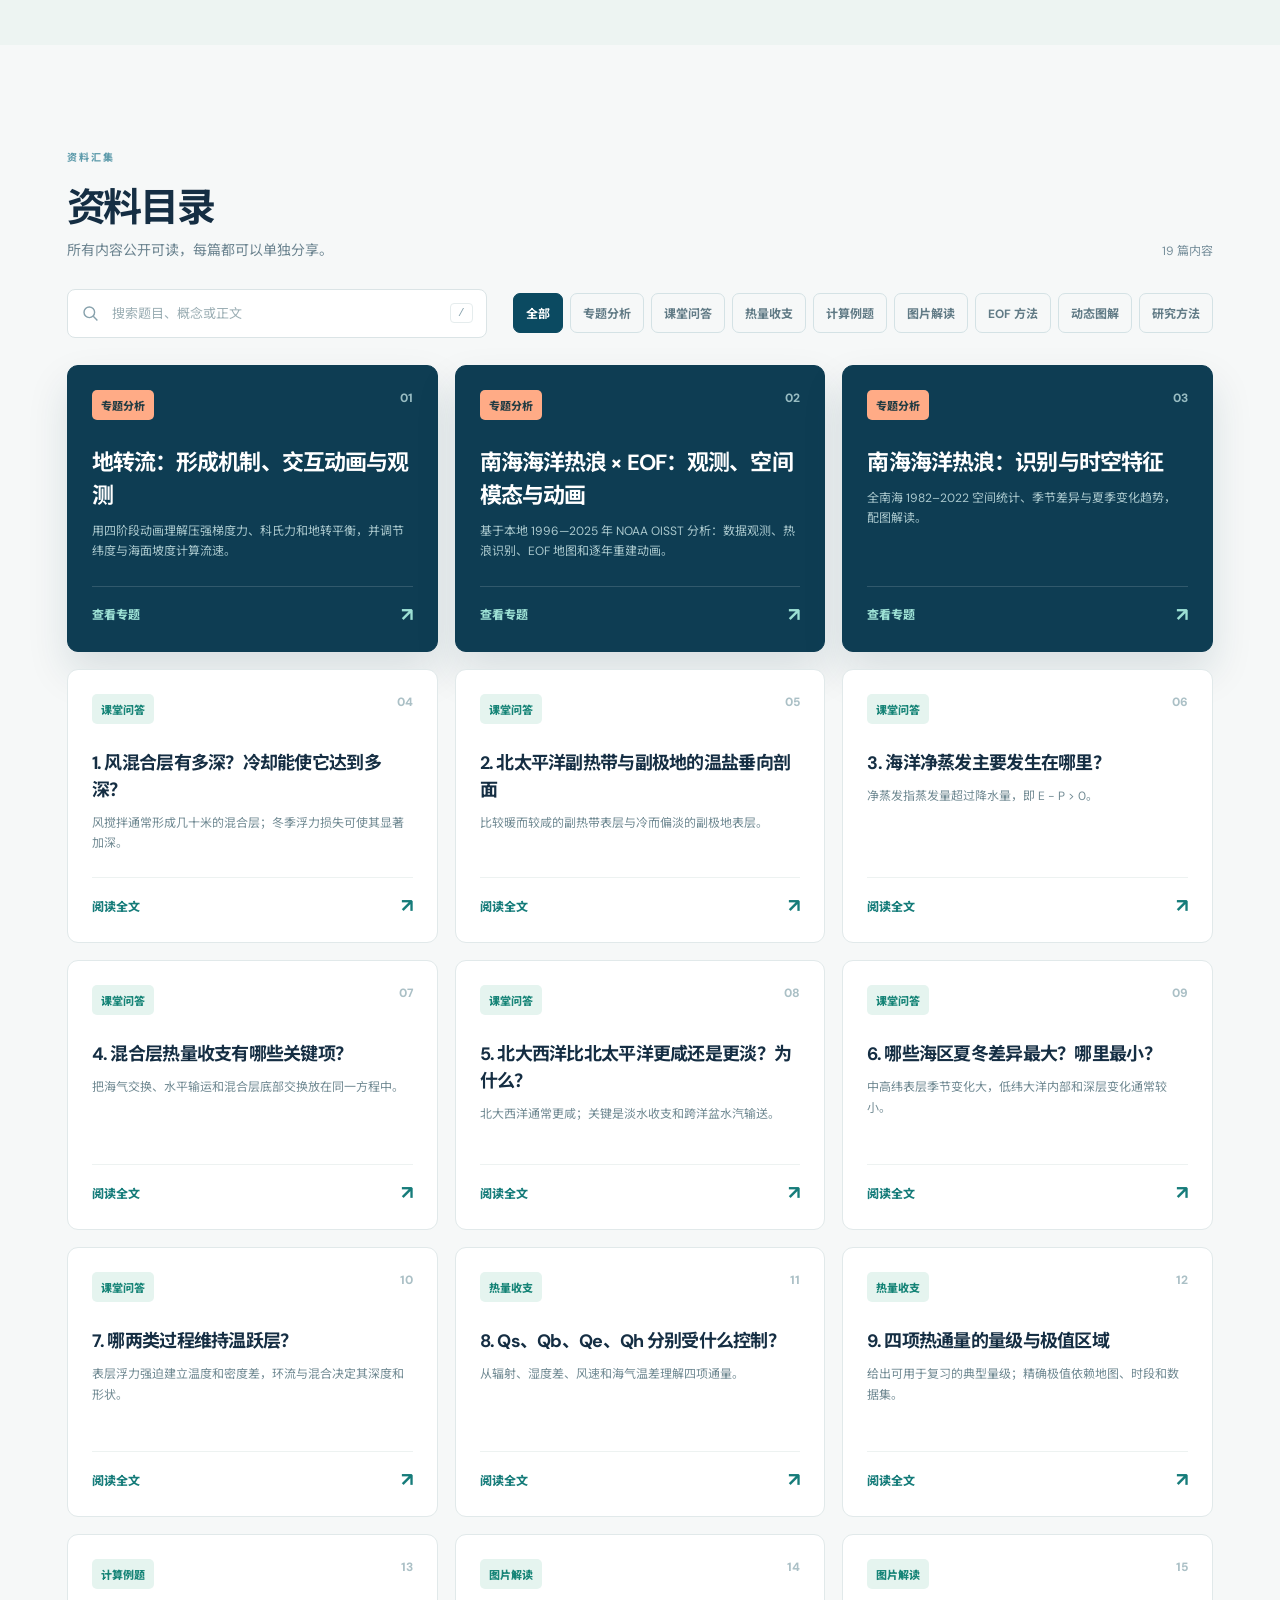
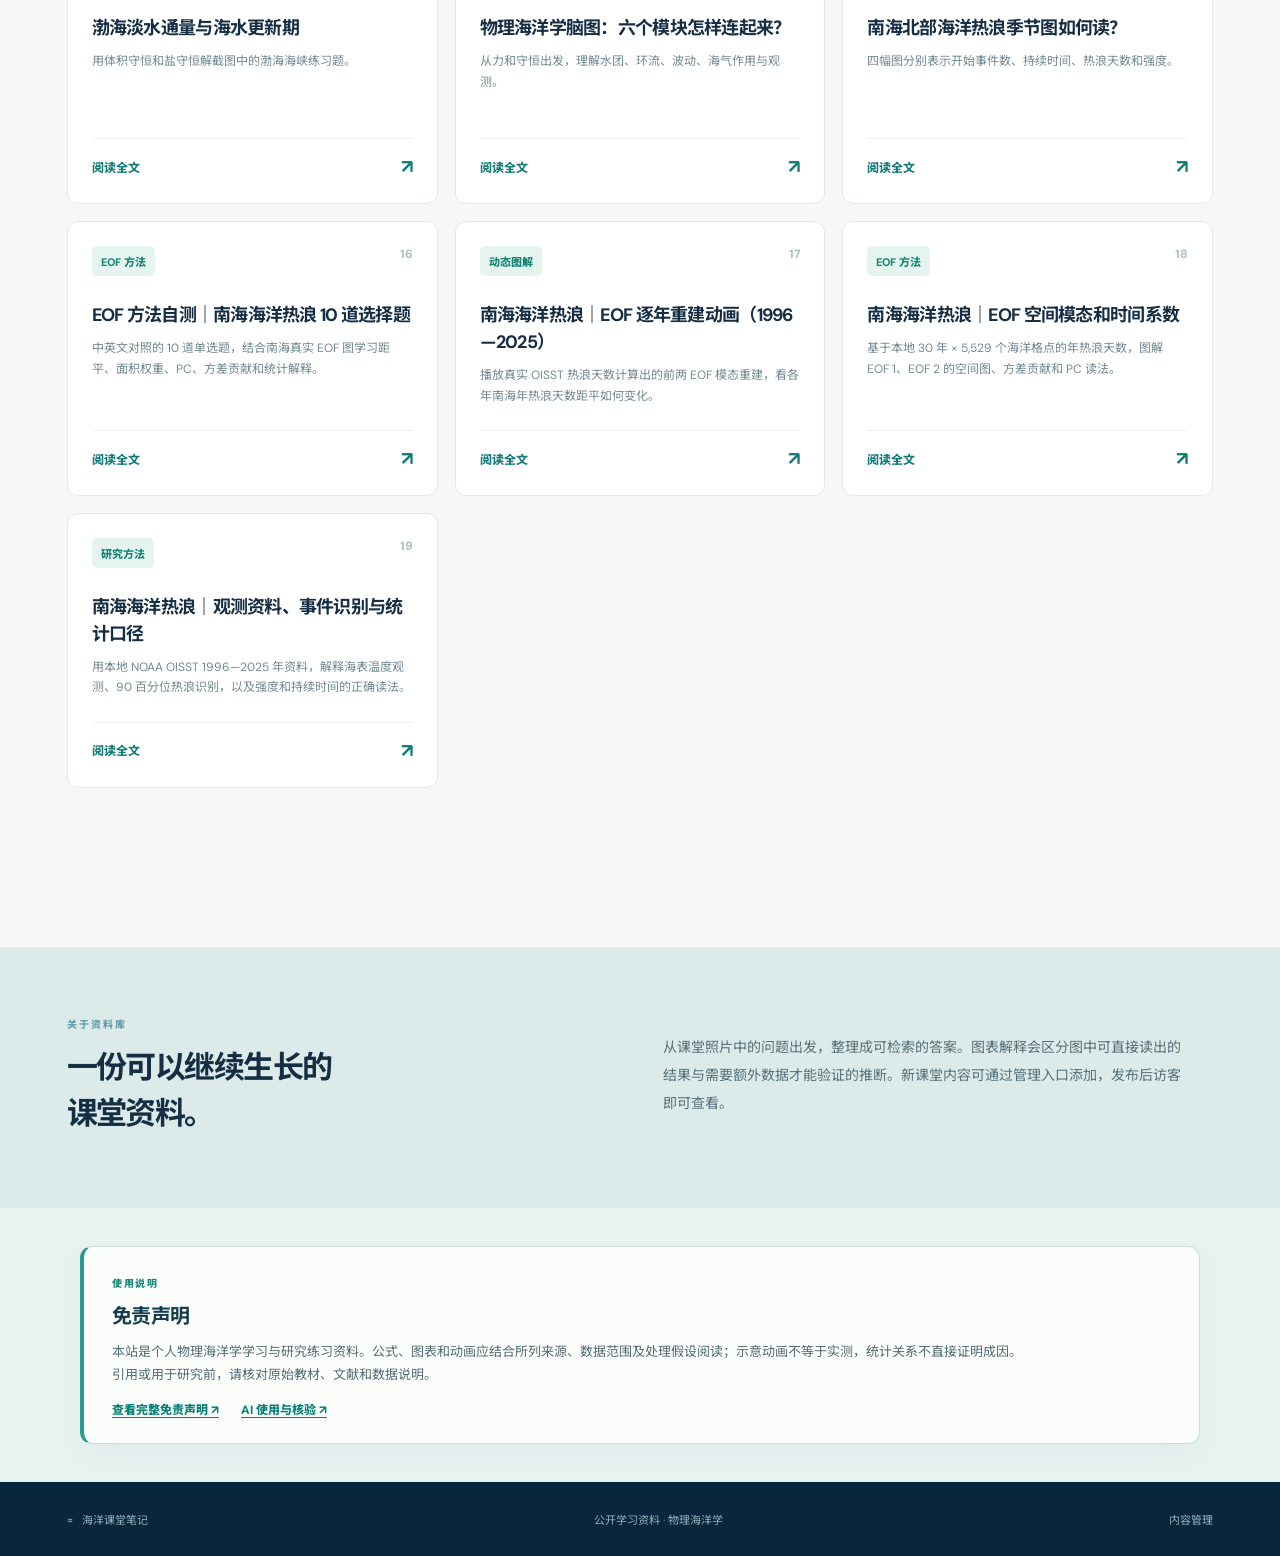
==== commit 4499101f: "Add animated Chinese-narrated heatwave story video" ====
--- a/index.html
+++ b/index.html
@@ -1,5 +1,5 @@
 <!doctype html>
-<html lang="zh-CN"><head><meta charset="utf-8"><meta name="viewport" content="width=device-width, initial-scale=1"><meta name="theme-color" content="#071d32"><meta name="description" content="可切换中英文的物理海洋学课堂资料库 / A physical-oceanography classroom library with a Chinese/English language switch."><link rel="canonical" href="https://yihan8895-bot.github.io/ocean-class-notes/"><meta property="og:type" content="website"><meta property="og:site_name" content="海洋课堂笔记 / Ocean Classroom Notes"><meta property="og:title" content="海洋课堂笔记 / Ocean Classroom Notes"><meta property="og:description" content="课堂问题答案、知识脑图和物理海洋学专题分析。 / Classroom answers, concept maps and physical-oceanography research atlases."><meta property="og:url" content="https://yihan8895-bot.github.io/ocean-class-notes/"><meta property="og:image" content="https://yihan8895-bot.github.io/ocean-class-notes/social-preview-bilingual.png"><meta property="og:image:width" content="1265"><meta property="og:image:height" content="712"><meta property="og:image:alt" content="海洋课堂笔记网站首页 / Ocean Classroom Notes homepage"><meta name="twitter:card" content="summary_large_image"><title>海洋课堂笔记 / Ocean Classroom Notes｜物理海洋学 / Physical Oceanography</title><link rel="stylesheet" href="styles.css?v=20261015-i18n"><link rel="stylesheet" href="homepage-enhancements.css?v=20261015"><link rel="stylesheet" href="learning-journal.css?v=20261104"><link rel="stylesheet" href="ai-use.css?v=20261105"><script src="i18n.js?v=20261016k" defer></script><script src="app.js?v=20261015-i18n" defer></script><script src="learning-journal.js?v=20261016" defer></script><link rel="stylesheet" href="disclaimer.css?v=20261105"><script src="disclaimer.js?v=20261105" defer></script></head>
+<html lang="zh-CN"><head><meta charset="utf-8"><meta name="viewport" content="width=device-width, initial-scale=1"><meta name="theme-color" content="#071d32"><meta name="description" content="可切换中英文的物理海洋学课堂资料库 / A physical-oceanography classroom library with a Chinese/English language switch."><link rel="canonical" href="https://yihan8895-bot.github.io/ocean-class-notes/"><meta property="og:type" content="website"><meta property="og:site_name" content="海洋课堂笔记 / Ocean Classroom Notes"><meta property="og:title" content="海洋课堂笔记 / Ocean Classroom Notes"><meta property="og:description" content="课堂问题答案、知识脑图和物理海洋学专题分析。 / Classroom answers, concept maps and physical-oceanography research atlases."><meta property="og:url" content="https://yihan8895-bot.github.io/ocean-class-notes/"><meta property="og:image" content="https://yihan8895-bot.github.io/ocean-class-notes/social-preview-bilingual.png"><meta property="og:image:width" content="1265"><meta property="og:image:height" content="712"><meta property="og:image:alt" content="海洋课堂笔记网站首页 / Ocean Classroom Notes homepage"><meta name="twitter:card" content="summary_large_image"><title>海洋课堂笔记 / Ocean Classroom Notes｜物理海洋学 / Physical Oceanography</title><link rel="stylesheet" href="styles.css?v=20261015-i18n"><link rel="stylesheet" href="homepage-enhancements.css?v=20261015"><link rel="stylesheet" href="learning-journal.css?v=20261106-video"><link rel="stylesheet" href="ai-use.css?v=20261105"><script src="i18n.js?v=20261016k" defer></script><script src="app.js?v=20261015-i18n" defer></script><script src="learning-journal.js?v=20261016" defer></script><link rel="stylesheet" href="disclaimer.css?v=20261105"><script src="disclaimer.js?v=20261105" defer></script></head>
 <body>
   <header class="site-header"><a class="identity" href="./"><span class="logo">≈</span><span>海洋课堂笔记 / Ocean Classroom Notes<small>物理海洋学 / PHYSICAL OCEANOGRAPHY</small></span></a><nav><a href="#classroom">课堂 / Classroom</a><a href="#textbook">教材 / Textbook</a><a href="#story">故事会 / Story</a><a href="#exit-ticket">出门票 / Exit Ticket</a><a class="topic-link" href="geostrophic.html">地转流 / Geostrophy</a><a href="eof.html">EOF</a><a href="heatwaves.html">热浪 / MHW</a><a href="#library">目录 / Contents</a><a href="test1.html">test1</a><a href="test2.html">test2</a><a href="test3.html">波动 / Waves</a><a class="admin-link" href="editor.html">添加内容 ↗ / Add Content ↗</a></nav></header>
   <main id="home">
@@ -49,6 +49,7 @@
 
     <section class="story-lab" id="story" aria-labelledby="story-title">
       <div class="story-intro"><span class="journal-kicker">故事会 01 / STORY LAB 01</span><h2 id="story-title">五月开始得多，为什么六月热浪天数更多？<small>Why do more events start in May, while June has more heatwave days?</small></h2><p>这是我从一张课堂图出发，自己查定义、看数据、画图并留下下一步问题的过程。 / This is how I moved from one classroom figure to definitions, data, plots and a new question.</p><div class="plain-language"><b>给家人讲的三句话 / Three sentences for family</b><p>海洋热浪就是一片海持续多天“比它平时该有的温度更热”。事件从哪个月开始、持续多久、每天有多强，是三件不同的事。我的图说明这些峰值可以落在不同月份，所以要先分清指标，再谈原因。 / A marine heatwave is an area of ocean staying hotter than its usual seasonal range for several days. Start month, duration and intensity are different measurements. Their peaks can occur in different months, so I separate the metrics before asking why.</p></div></div>
+      <figure class="story-video"><video controls playsinline preload="metadata" poster="assets/marine-heatwave-story-zh-poster.png" aria-label="南海海洋热浪故事会中文配音动画 / Chinese-narrated animated marine heatwave story"><source src="assets/marine-heatwave-story-zh-animated.mp4" type="video/mp4"><track kind="captions" src="assets/marine-heatwave-story-zh.vtt" srclang="zh" label="中文字幕 / Chinese captions">您的浏览器不支持视频播放。 / Your browser does not support video playback.</video><figcaption><strong>中文配音动画 / Chinese-narrated animation · 1:42</strong><span lang="zh-CN">六个动态场景依次解释课堂疑问、热浪定义、统计指标、跨月持续、空间差异与下一步检验；示意画面与课堂数据已作区分。</span><span lang="en">Six animated scenes explain the classroom puzzle, event definition, metrics, events crossing months, spatial variation and the next test. Schematics are distinguished from class data.</span><a href="assets/marine-heatwave-story-zh-animated.mp4" download>下载 MP4 ↗ / Download MP4 ↗</a></figcaption></figure>
       <figure class="story-figure"><img src="assets/marine-heatwaves-seasonal.png" alt="南海北部海洋热浪事件数、持续时间、热浪天数和强度的季节图 / Seasonal marine-heatwave event count, duration, days and intensity in the northern South China Sea" loading="lazy"><figcaption>课堂图证据：事件开始次数 5 月最高，月平均热浪天数 6 月最高，平均强度 4 月最高。 / Classroom evidence: event starts peak in May, mean heatwave days in June and mean intensity in April.</figcaption></figure>
       <ol class="story-steps"><li><span>开头 / BEGINNING</span><h3>我从矛盾感出发 / I started with a puzzle</h3><p>我先把四幅图都当成“热浪多不多”，所以觉得三个峰值不一致。重新读纵轴后，我提出问题：分母和统计对象是不是不同？ / I first treated all four panels as “how much heatwave,” so the three peak months looked contradictory. Reading each y-axis again led me to ask whether their denominators and counted objects differed.</p></li><li><span>中间 / MIDDLE</span><h3>我自己做了什么 / What I did</h3><p>我查了事件定义，把“超过逐日季节阈值并连续至少 5 天”作为识别逻辑；随后区分开始次数、单次持续时间、每年热浪天数和温度异常强度，并用本地 1996—2025 OISST 结果检查空间分布与年际变化。 / I checked the event definition, using exceedance of a daily seasonal threshold for at least five days. I then separated event starts, event duration, annual heatwave days and temperature-anomaly intensity, and checked the spatial and interannual patterns in my local 1996–2025 OISST results.</p><a href="heatwaves.html#workflow">查看处理步骤 / See the workflow ↗</a></li><li><span>结尾 / ENDING</span><h3>结论与还想知道什么 / Conclusion and next question</h3><p>峰值月份不同并不矛盾，因为事件可以在 5 月开始并延续到 6 月，而强度衡量的是超阈值幅度。下一步我想把净热通量、混合层深度和海流并入分析，检验季风转换究竟改变了哪一个过程。 / The peaks are compatible: events may begin in May and persist into June, while intensity measures exceedance magnitude. Next I want to combine net heat flux, mixed-layer depth and currents to test which process changes during the monsoon transition.</p></li></ol>
       <div class="story-data"><figure><img src="assets/local-mhw-spatial-1996-2025.png" alt="1996至2025年南海海洋热浪空间统计图 / Spatial statistics of South China Sea marine heatwaves from 1996 to 2025" loading="lazy"><figcaption>我的数据证据 / My data evidence · 1996—2025 local OISST analysis</figcaption></figure><div><h3>自检边界 / Reliability boundary</h3><ul><li>课堂季节图未写明基准期，因此只读图，不据此复算趋势。 / The classroom plot omits its baseline, so I interpret it without claiming a reproduced trend.</li><li>OISST 是融合和插值后的 0.25° 海表产品，不能替代单站原位剖面。 / OISST is a blended, interpolated 0.25° surface product, not a substitute for in-situ profiles.</li><li>EOF 是统计模态；物理归因仍需通量、风和环流证据。 / EOF is statistical; attribution still requires flux, wind and circulation evidence.</li></ul></div></div>
--- a/learning-journal.css
+++ b/learning-journal.css
@@ -44,6 +44,11 @@
 .story-lab{background:#0a2e42;color:#fff;padding:95px 5.2%;display:grid;grid-template-columns:1fr .8fr;gap:40px 54px;overflow:hidden}
 .story-lab .journal-kicker{color:#72d6c1}.story-intro h2{color:#fff}.story-intro h2 small{color:#97c8cb}.story-intro>p{max-width:700px;color:#acc9ce;font-size:14px;line-height:1.9}.plain-language{margin-top:25px;background:#ffffff0d;border:1px solid #ffffff24;border-radius:11px;padding:19px}.plain-language b{color:#ffba91;font-size:12px}.plain-language p{color:#c2d8dc;font-size:12px;line-height:1.9;margin:8px 0 0}
 .story-figure{margin:0;background:#fff;border-radius:15px;overflow:hidden;align-self:center;box-shadow:0 25px 55px #00182599}.story-figure img{width:100%;display:block}.story-figure figcaption{padding:13px 16px;color:#5e747d;font-size:10px;line-height:1.65}
+.story-video{grid-column:1/-1;margin:0;background:#eaf5f2;border:1px solid #83bbb8;border-radius:17px;overflow:hidden;box-shadow:0 24px 55px #00182599}
+.story-video video{display:block;width:100%;max-height:70vh;background:#082d42;aspect-ratio:16/9}
+.story-video figcaption{display:flex;flex-wrap:wrap;align-items:center;gap:7px 18px;padding:17px 22px;color:#355864;font-size:12px;line-height:1.65}
+.story-video figcaption strong{color:#0a5561;font-size:14px}.story-video figcaption span{flex:1 1 460px}.story-video figcaption a{color:#08786f;font-weight:800;text-underline-offset:3px}
+html[data-language="zh"] .story-video figcaption [lang="en"],html[data-language="en"] .story-video figcaption [lang="zh-CN"]{display:none}
 .story-steps{grid-column:1/-1;counter-reset:story;display:grid;grid-template-columns:repeat(3,1fr);gap:13px;list-style:none;padding:0;margin:12px 0 0}.story-steps li{position:relative;background:#ffffff0b;border:1px solid #ffffff1e;border-radius:12px;padding:24px;overflow:hidden}.story-steps li:after{content:"";position:absolute;right:-22px;top:-22px;width:85px;height:85px;border:1px solid #6cd1bd3b;border-radius:50%}.story-steps span{font-size:9px;letter-spacing:.16em;color:#6dd2bd;font-weight:800}.story-steps h3{font-size:17px;margin:12px 0;color:#fff}.story-steps p{font-size:12px;line-height:1.9;color:#adc9cf}.story-steps a{display:inline-block;margin-top:5px;color:#ffb48a;font-size:11px;font-weight:800}
 .story-data{grid-column:1/-1;display:grid;grid-template-columns:1.2fr .8fr;gap:18px;align-items:center;background:#fff;color:#183d4d;border-radius:15px;padding:14px}.story-data figure{margin:0}.story-data img{display:block;width:100%;border-radius:9px}.story-data figcaption{font-size:10px;color:#708991;margin:9px 3px}.story-data>div{padding:24px}.story-data h3{font-size:20px;margin:0 0 14px}.story-data ul{padding-left:19px;color:#607b84;font-size:12px;line-height:1.85}
 .tellback{grid-column:1/-1;display:grid;grid-template-columns:1.15fr .7fr 1.4fr auto;gap:14px;align-items:end;padding:22px;border:1px solid #ffffff29;border-radius:14px;background:#ffffff0c}.tellback h3{font-size:20px;margin:8px 0}.tellback p{font-size:11px;line-height:1.7;color:#a9c8cd;margin:0}.tellback label{font-size:10px;color:#9fc3c7;font-weight:800}.tellback input,.tellback textarea{width:100%;display:block;margin-top:7px;border:1px solid #ffffff32;border-radius:7px;background:#08283a;color:#fff;padding:11px;outline:none;resize:vertical}.tellback input:focus,.tellback textarea:focus{border-color:#71d6c1}.tellback button{border:0;background:#f4a277;color:#17343d;border-radius:7px;padding:12px 14px;font-size:11px;font-weight:800;cursor:pointer}.tellback output{grid-column:2/-1;font-size:10px;color:#8fd6c7}
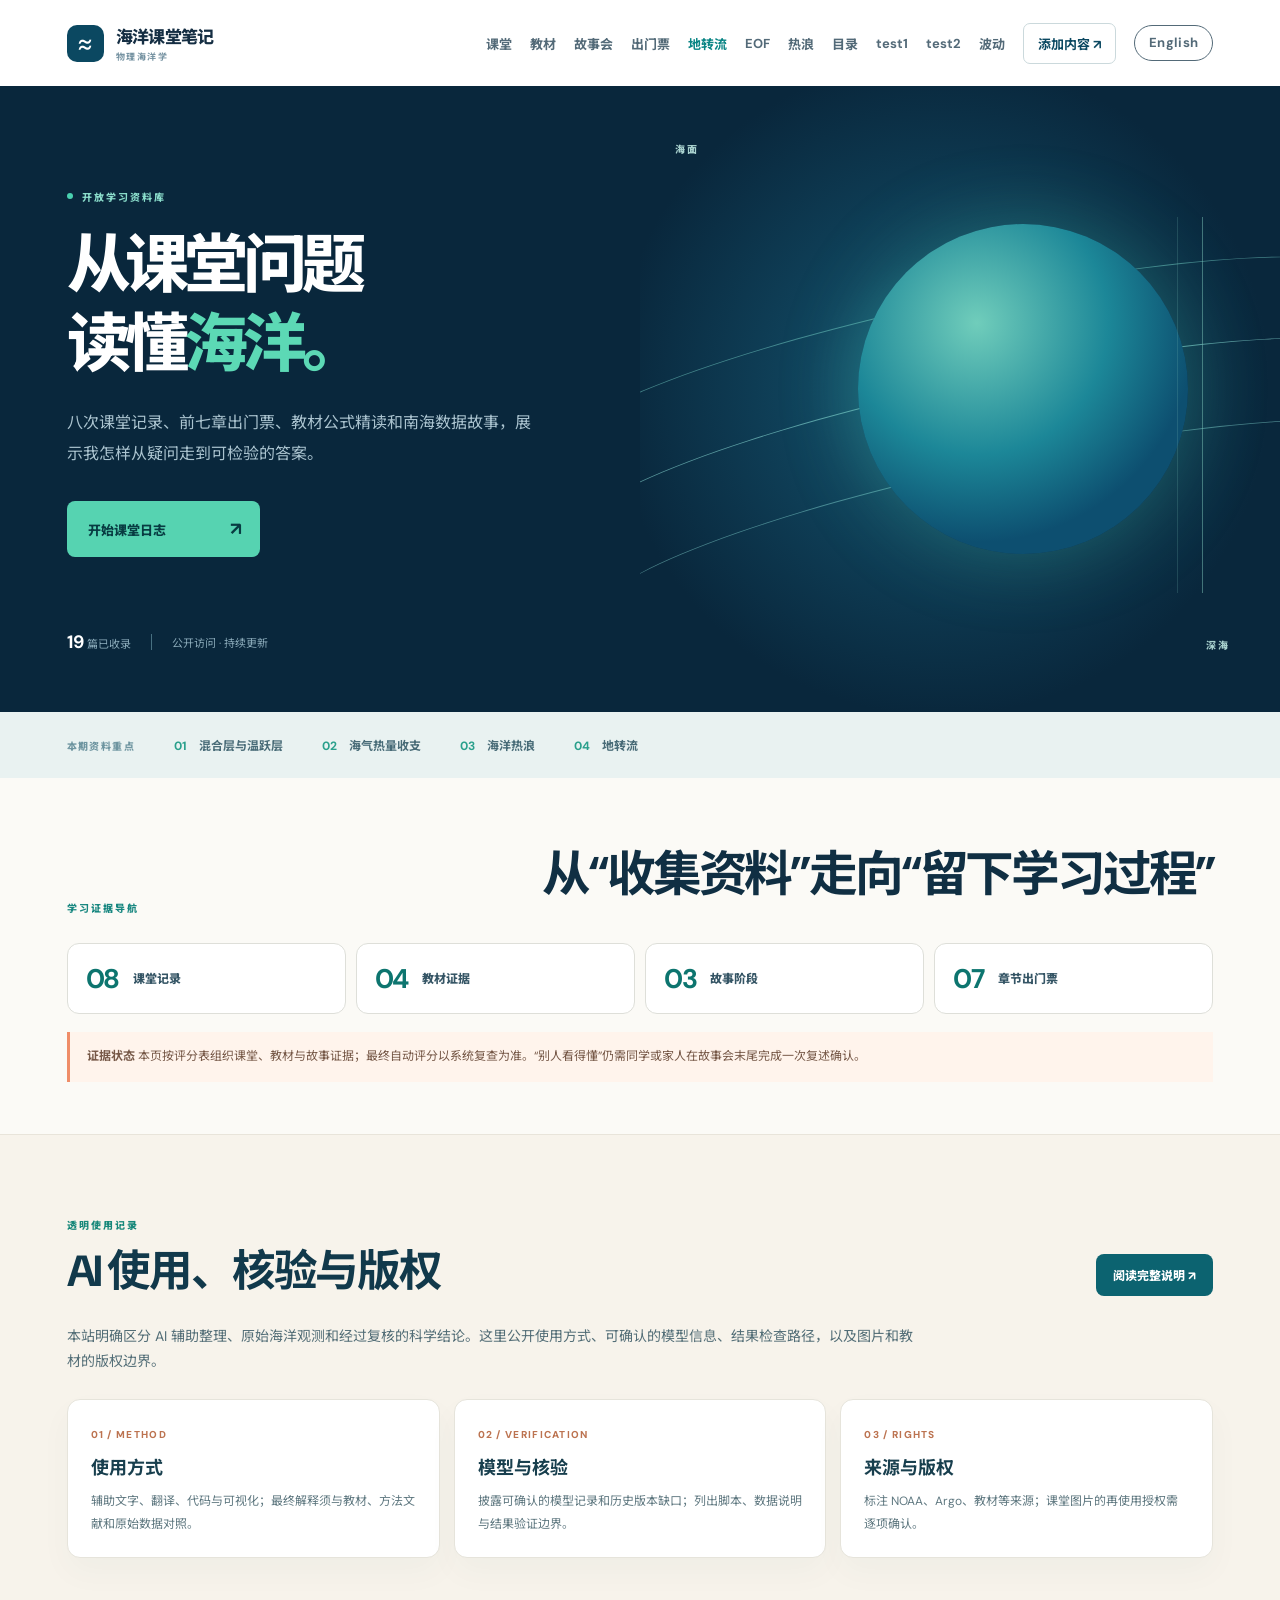
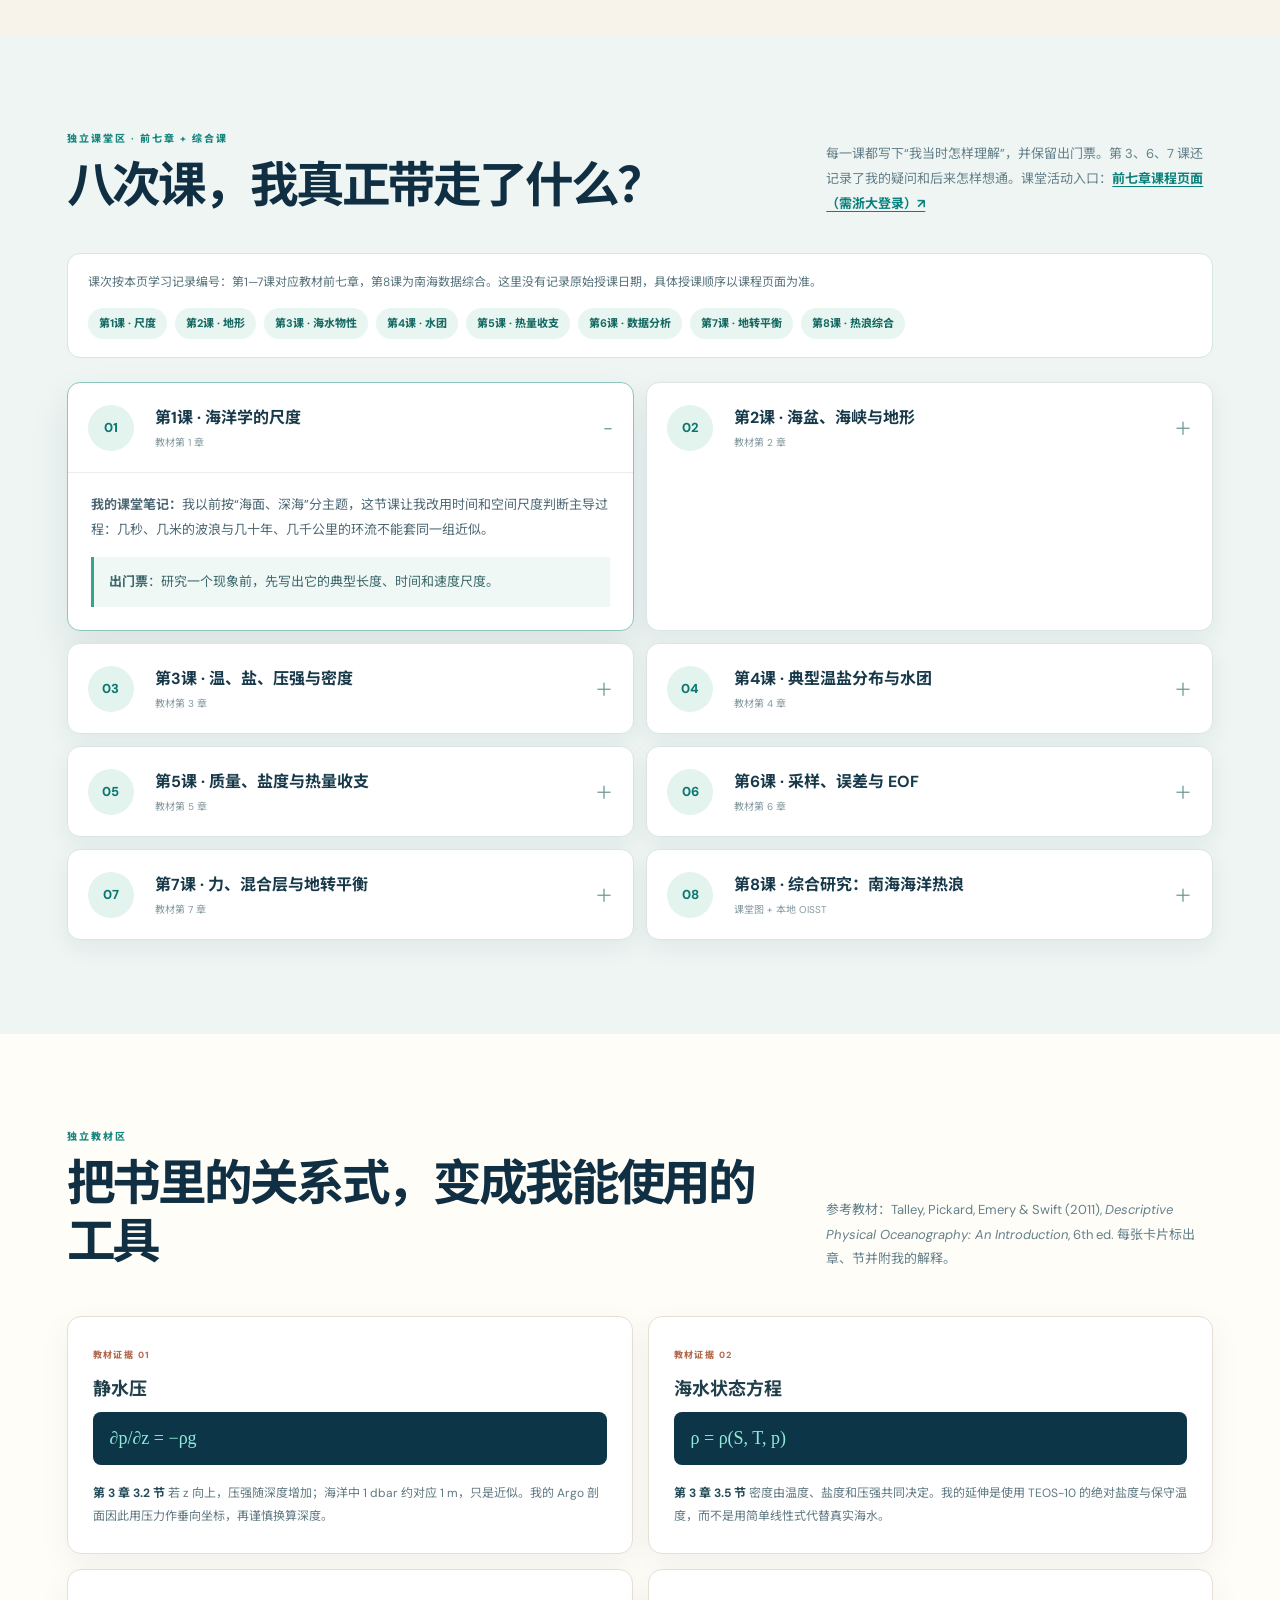
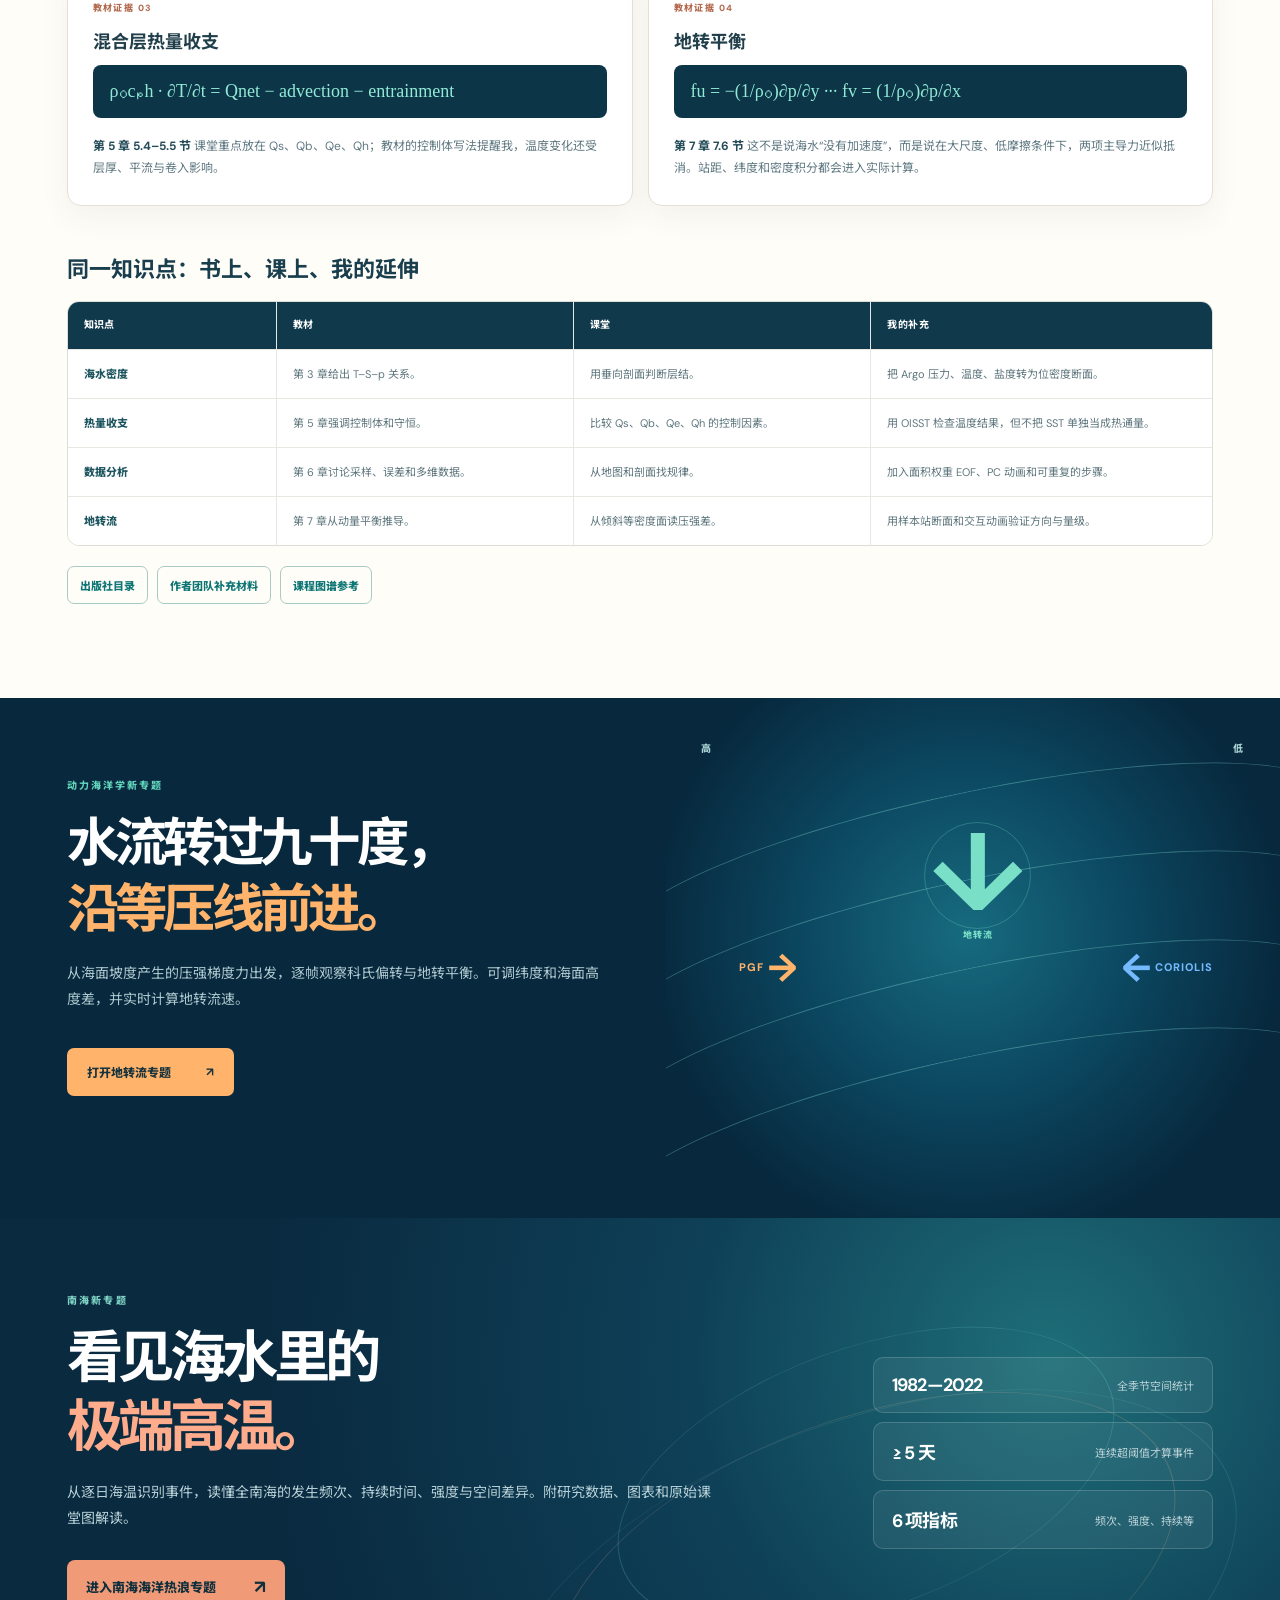
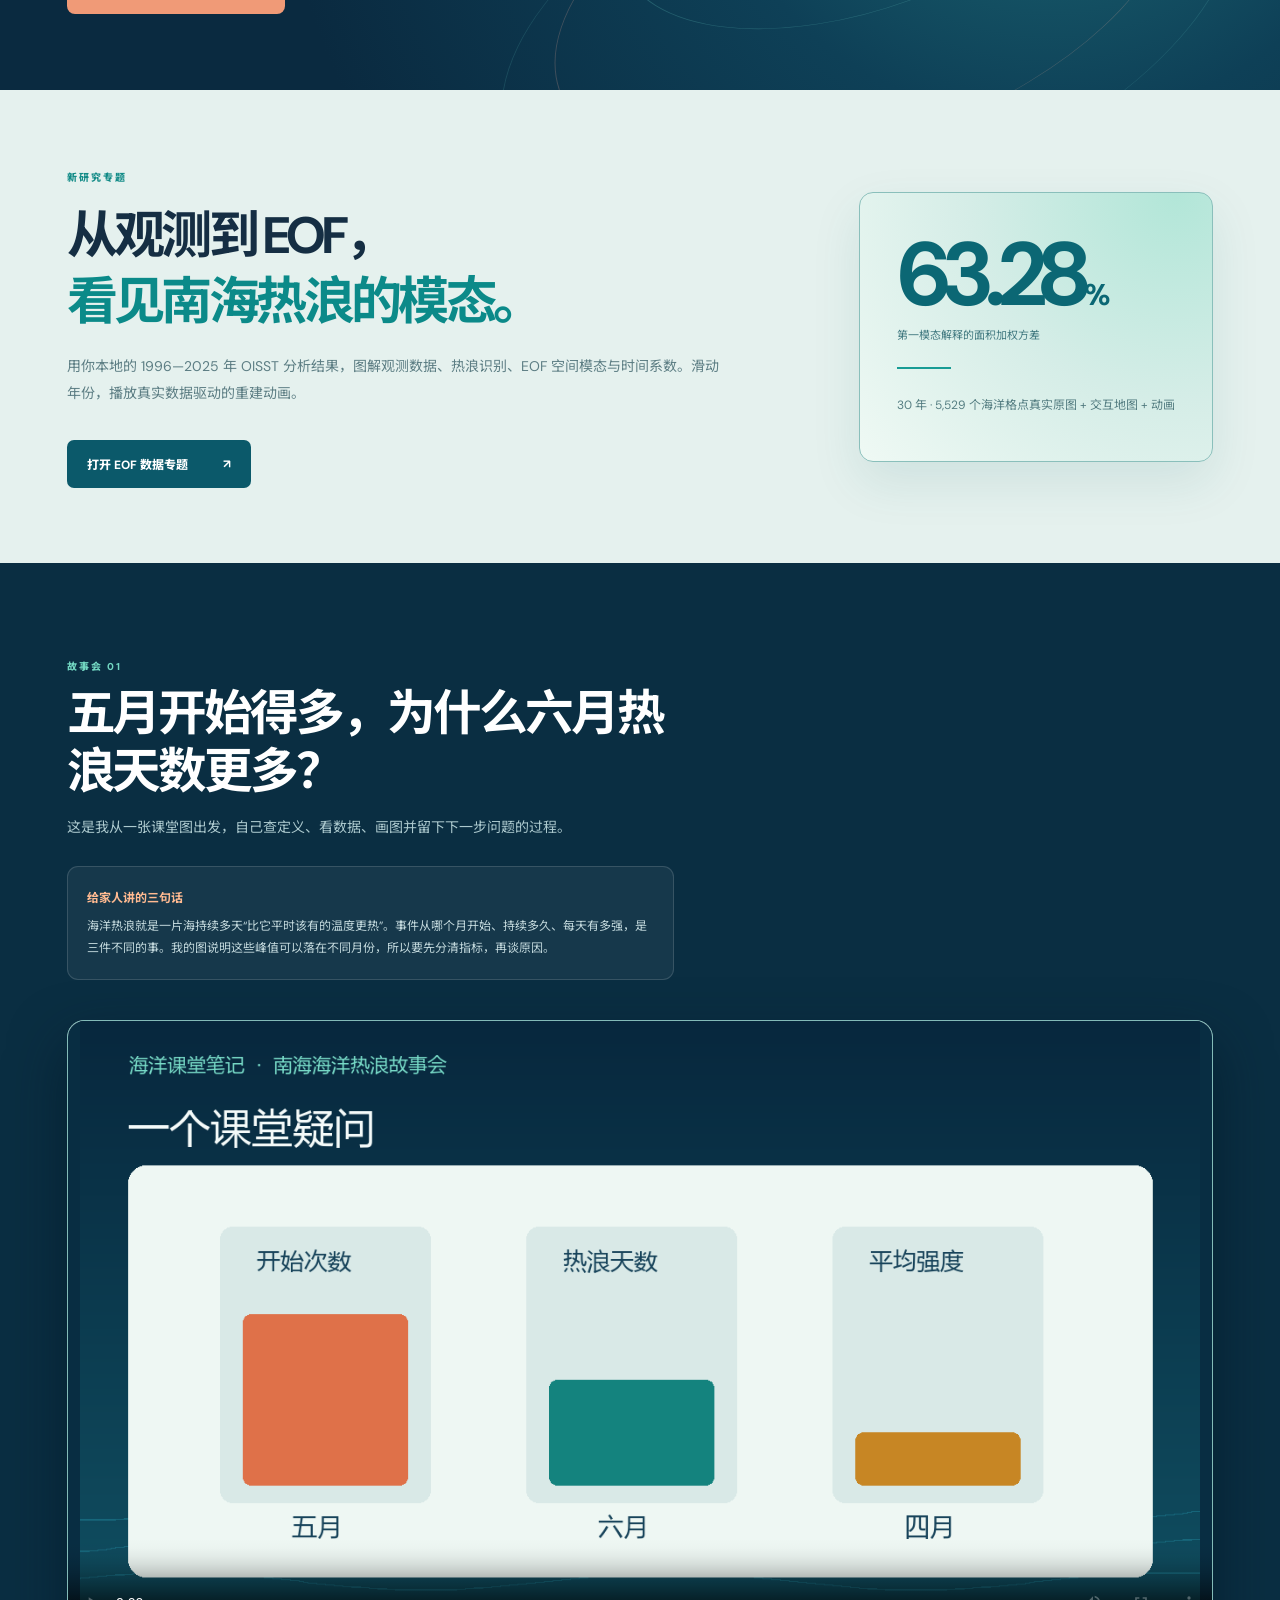
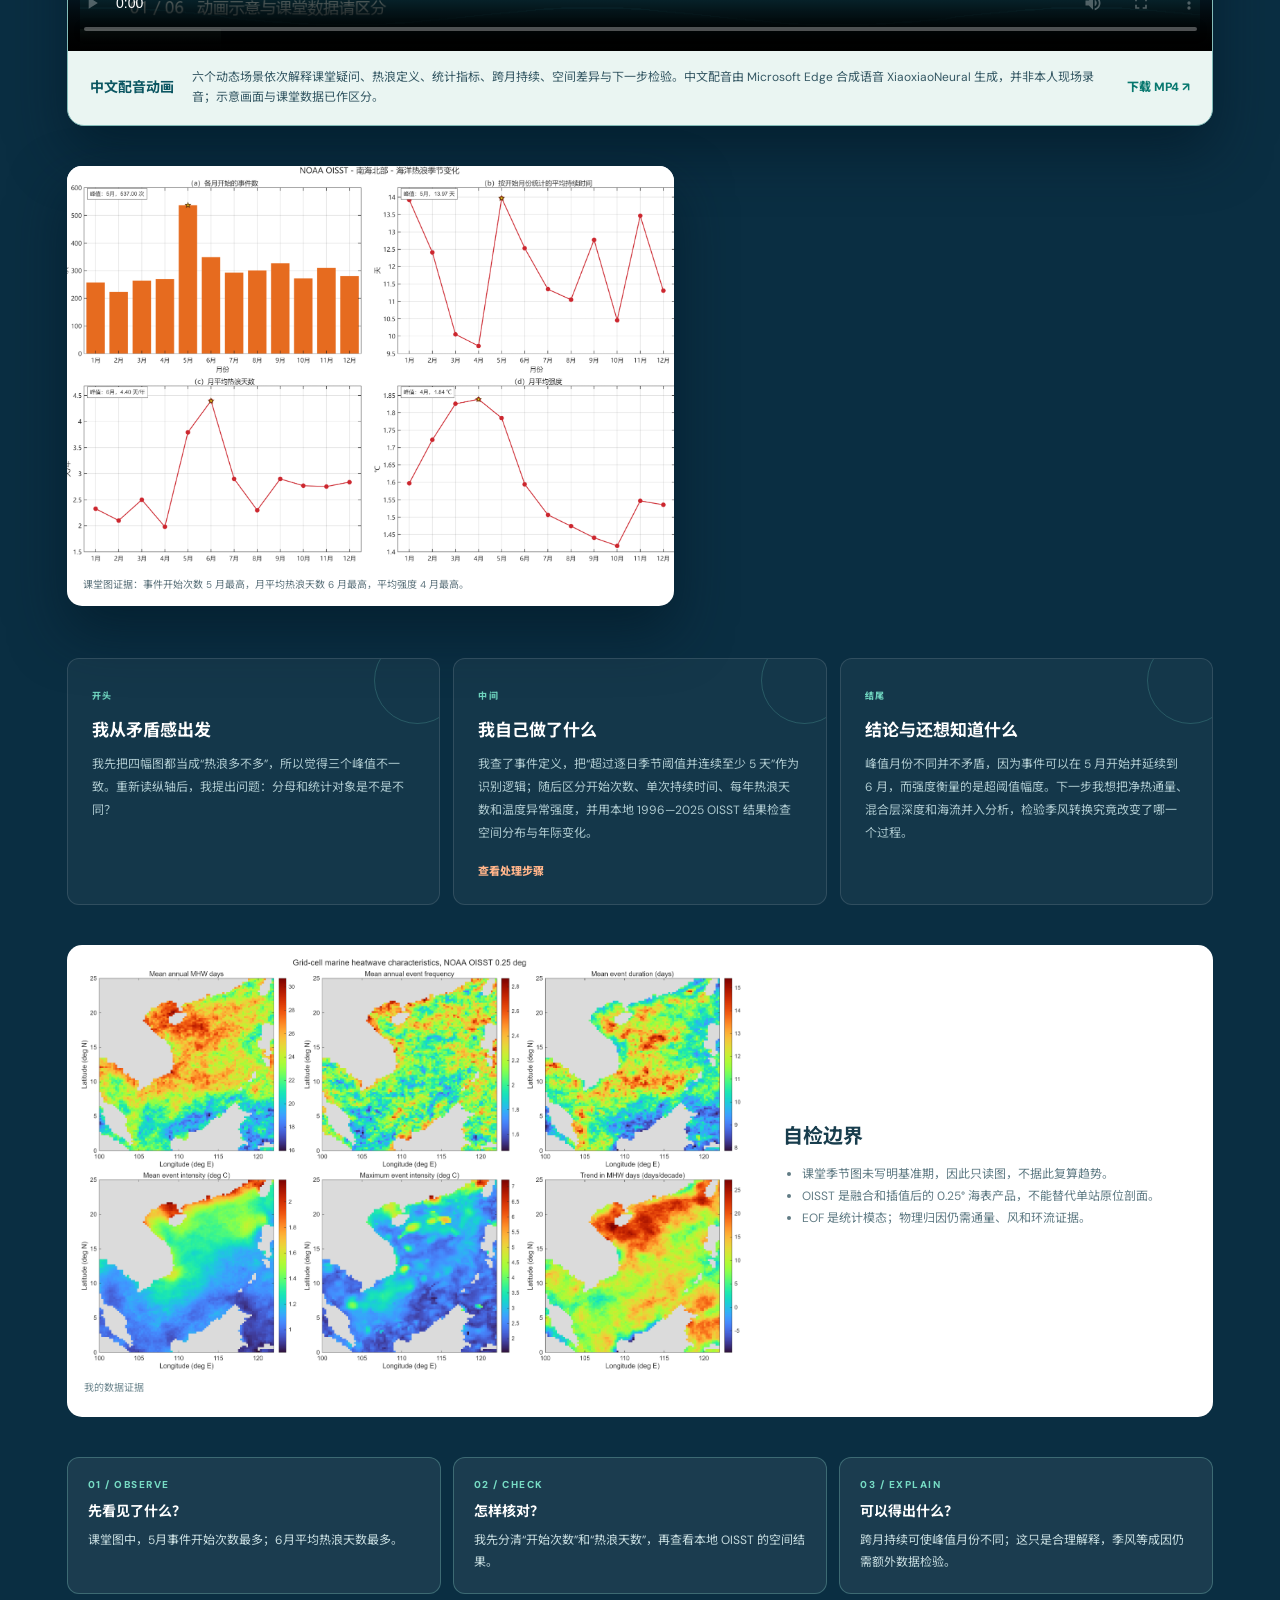
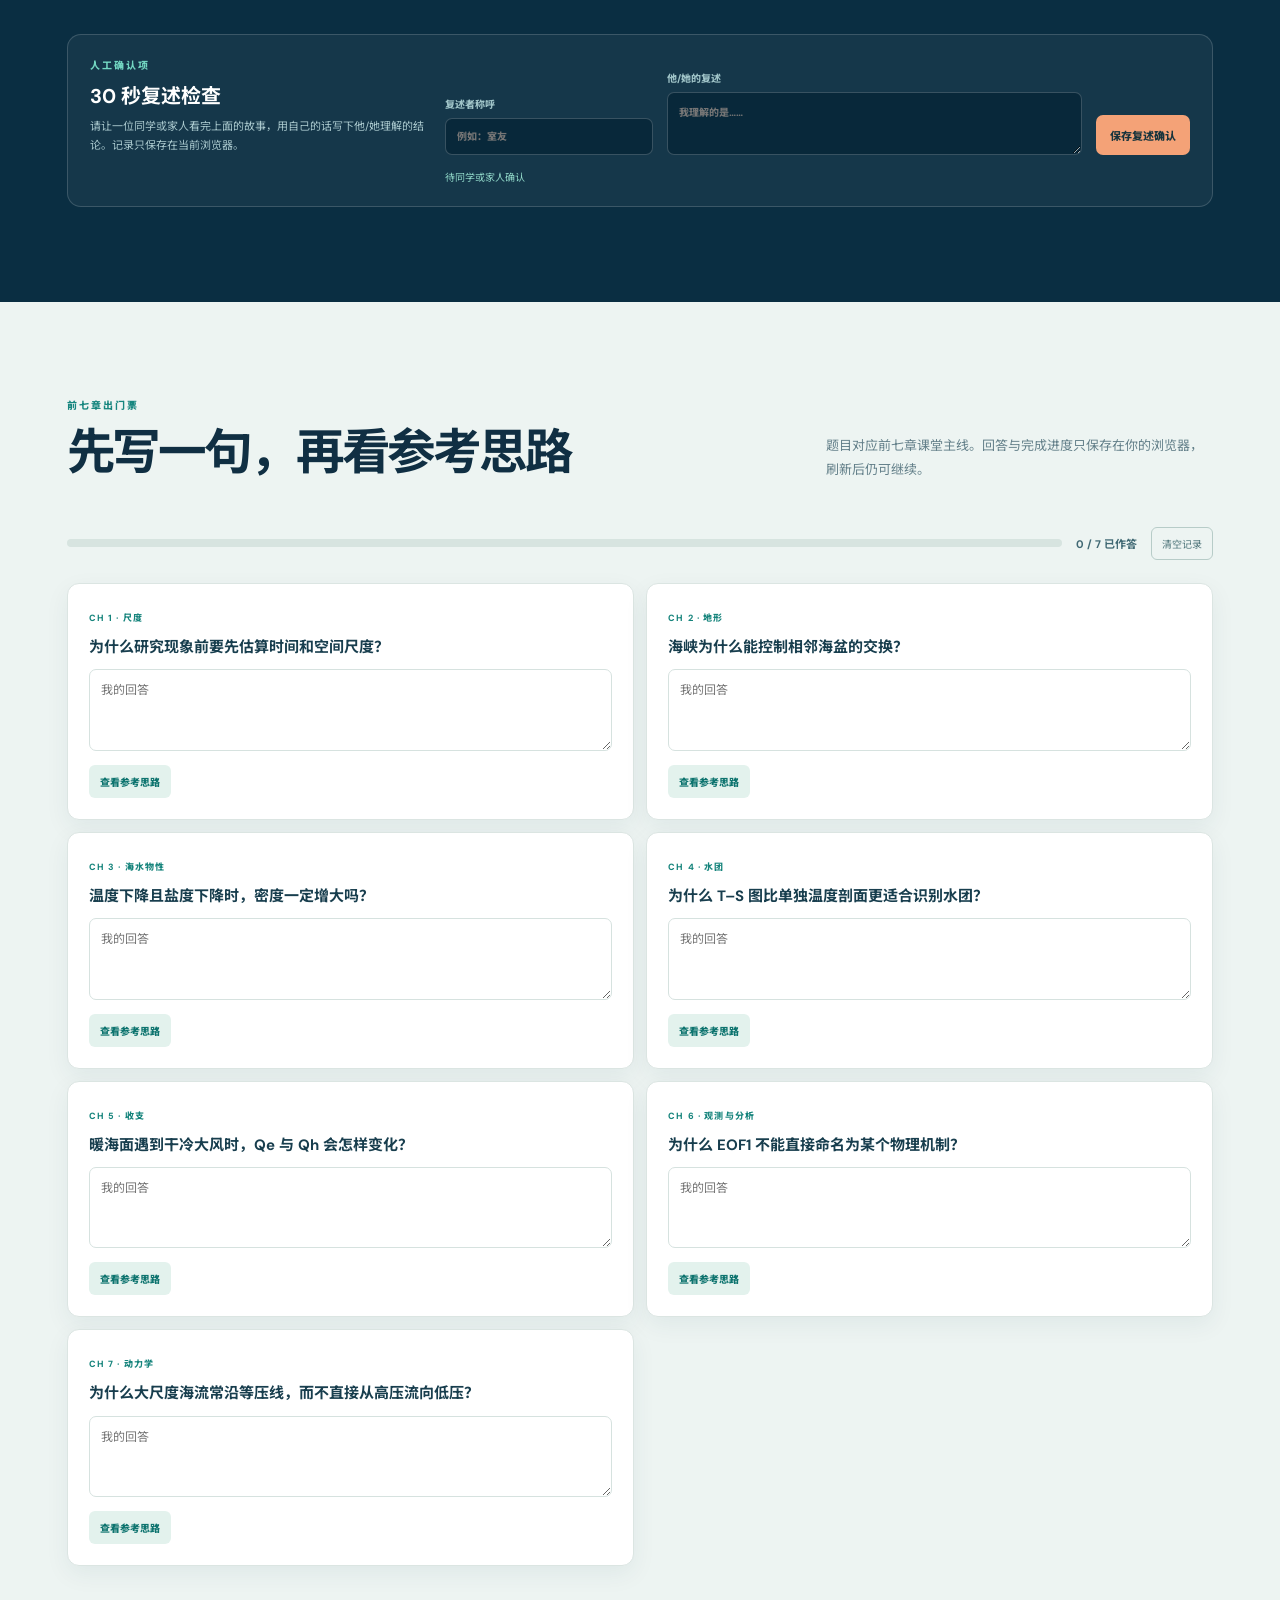
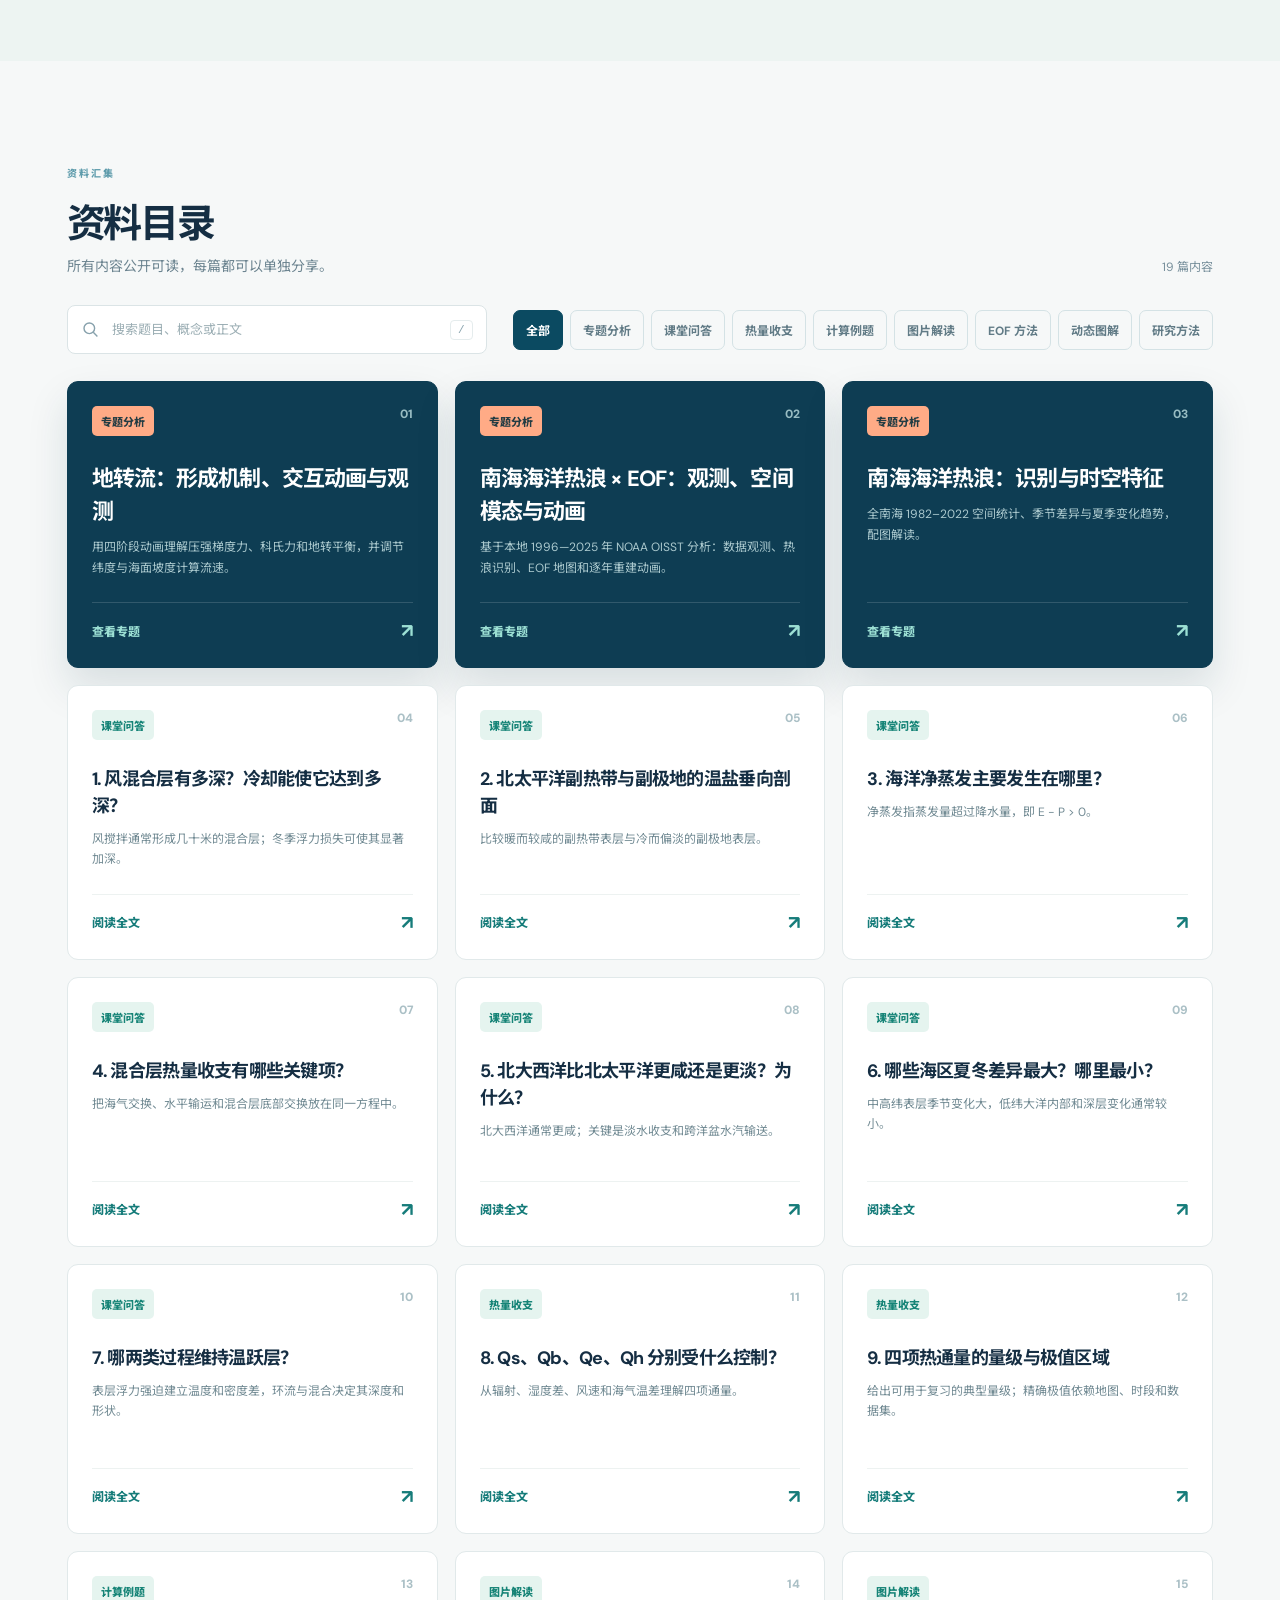
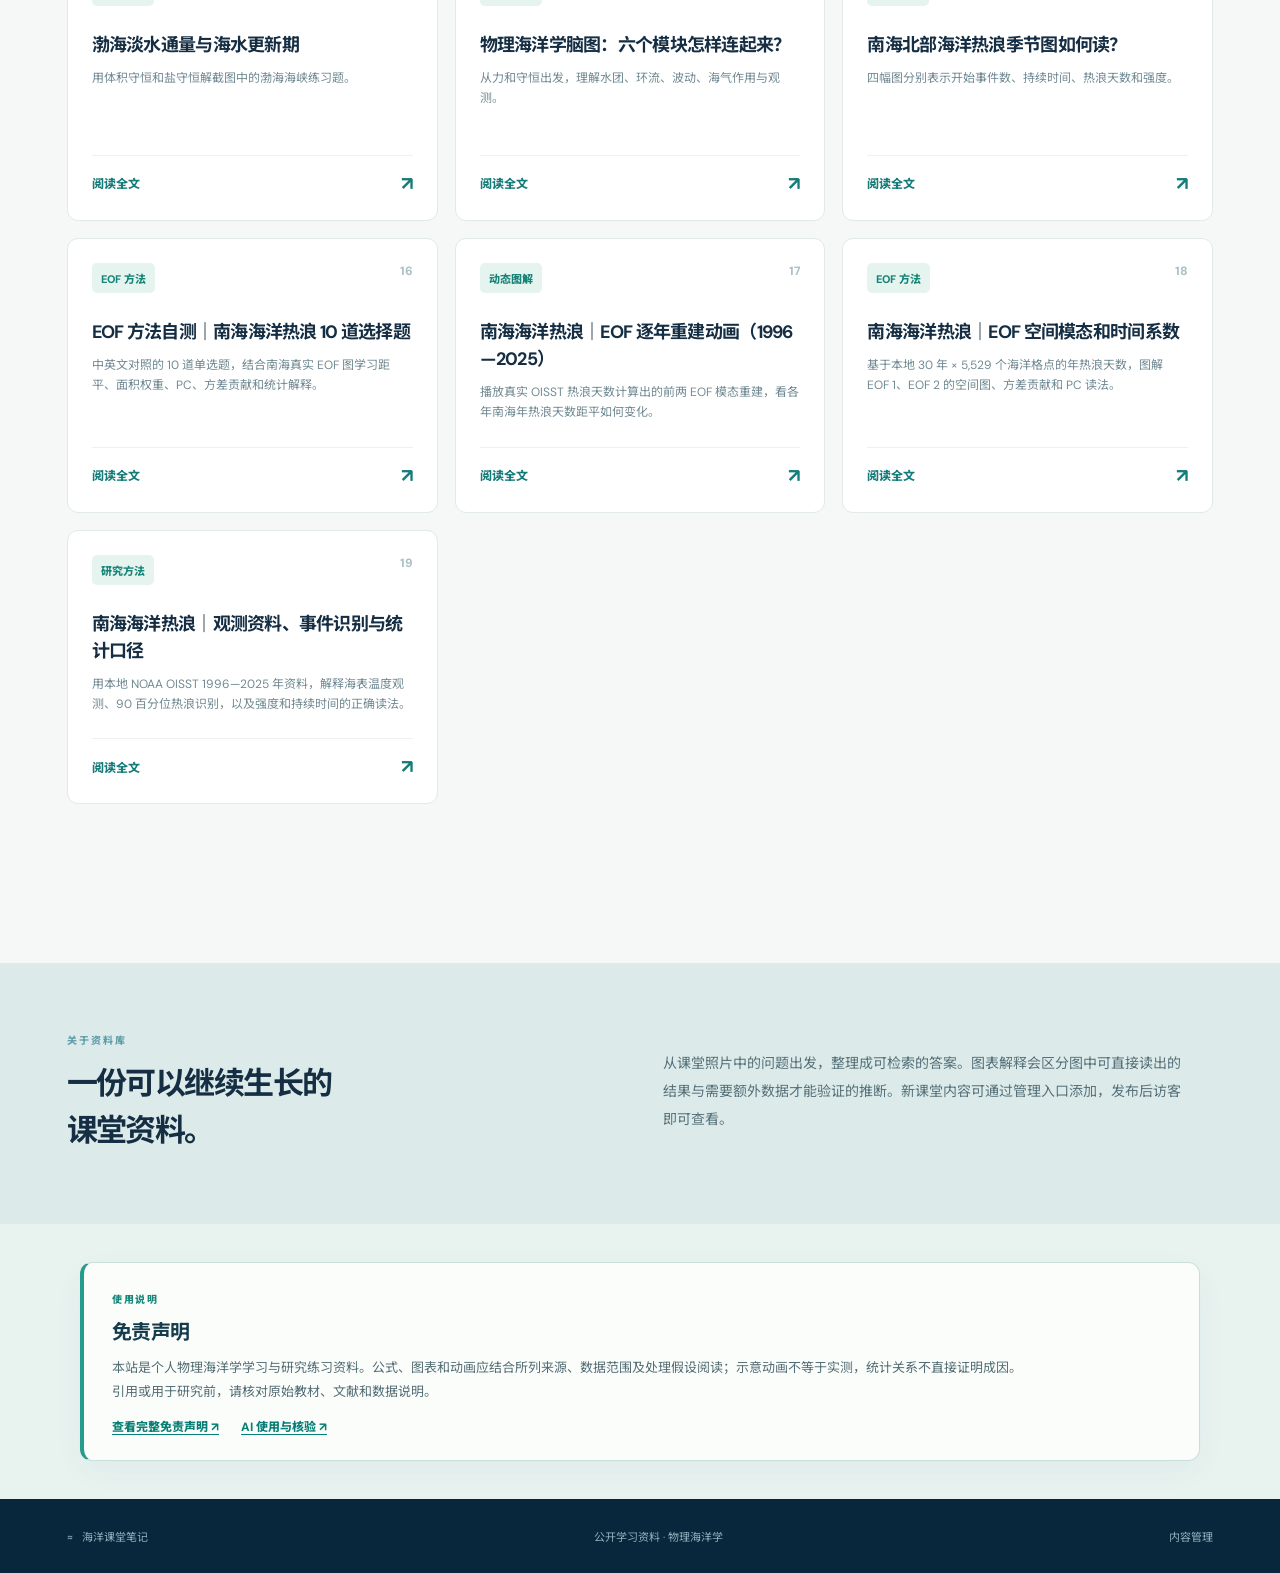
==== commit a7e4962c: "Disclose synthetic Chinese narration" ====
--- a/index.html
+++ b/index.html
@@ -49,7 +49,7 @@
 
     <section class="story-lab" id="story" aria-labelledby="story-title">
       <div class="story-intro"><span class="journal-kicker">故事会 01 / STORY LAB 01</span><h2 id="story-title">五月开始得多，为什么六月热浪天数更多？<small>Why do more events start in May, while June has more heatwave days?</small></h2><p>这是我从一张课堂图出发，自己查定义、看数据、画图并留下下一步问题的过程。 / This is how I moved from one classroom figure to definitions, data, plots and a new question.</p><div class="plain-language"><b>给家人讲的三句话 / Three sentences for family</b><p>海洋热浪就是一片海持续多天“比它平时该有的温度更热”。事件从哪个月开始、持续多久、每天有多强，是三件不同的事。我的图说明这些峰值可以落在不同月份，所以要先分清指标，再谈原因。 / A marine heatwave is an area of ocean staying hotter than its usual seasonal range for several days. Start month, duration and intensity are different measurements. Their peaks can occur in different months, so I separate the metrics before asking why.</p></div></div>
-      <figure class="story-video"><video controls playsinline preload="metadata" poster="assets/marine-heatwave-story-zh-poster.png" aria-label="南海海洋热浪故事会中文配音动画 / Chinese-narrated animated marine heatwave story"><source src="assets/marine-heatwave-story-zh-animated.mp4" type="video/mp4"><track kind="captions" src="assets/marine-heatwave-story-zh.vtt" srclang="zh" label="中文字幕 / Chinese captions">您的浏览器不支持视频播放。 / Your browser does not support video playback.</video><figcaption><strong>中文配音动画 / Chinese-narrated animation · 1:42</strong><span lang="zh-CN">六个动态场景依次解释课堂疑问、热浪定义、统计指标、跨月持续、空间差异与下一步检验；示意画面与课堂数据已作区分。</span><span lang="en">Six animated scenes explain the classroom puzzle, event definition, metrics, events crossing months, spatial variation and the next test. Schematics are distinguished from class data.</span><a href="assets/marine-heatwave-story-zh-animated.mp4" download>下载 MP4 ↗ / Download MP4 ↗</a></figcaption></figure>
+      <figure class="story-video"><video controls playsinline preload="metadata" poster="assets/marine-heatwave-story-zh-poster.png" aria-label="南海海洋热浪故事会中文配音动画 / Chinese-narrated animated marine heatwave story"><source src="assets/marine-heatwave-story-zh-animated.mp4" type="video/mp4"><track kind="captions" src="assets/marine-heatwave-story-zh.vtt" srclang="zh" label="中文字幕 / Chinese captions">您的浏览器不支持视频播放。 / Your browser does not support video playback.</video><figcaption><strong>中文配音动画 / Chinese-narrated animation · 1:42</strong><span lang="zh-CN">六个动态场景依次解释课堂疑问、热浪定义、统计指标、跨月持续、空间差异与下一步检验。中文配音由 Microsoft Edge 合成语音 XiaoxiaoNeural 生成，并非本人现场录音；示意画面与课堂数据已作区分。</span><span lang="en">Six animated scenes explain the classroom puzzle, event definition, metrics, events crossing months, spatial variation and the next test. The Chinese narration uses Microsoft Edge's synthetic XiaoxiaoNeural voice; it is not a live recording. Schematics are distinguished from class data.</span><a href="assets/marine-heatwave-story-zh-animated.mp4" download>下载 MP4 ↗ / Download MP4 ↗</a></figcaption></figure>
       <figure class="story-figure"><img src="assets/marine-heatwaves-seasonal.png" alt="南海北部海洋热浪事件数、持续时间、热浪天数和强度的季节图 / Seasonal marine-heatwave event count, duration, days and intensity in the northern South China Sea" loading="lazy"><figcaption>课堂图证据：事件开始次数 5 月最高，月平均热浪天数 6 月最高，平均强度 4 月最高。 / Classroom evidence: event starts peak in May, mean heatwave days in June and mean intensity in April.</figcaption></figure>
       <ol class="story-steps"><li><span>开头 / BEGINNING</span><h3>我从矛盾感出发 / I started with a puzzle</h3><p>我先把四幅图都当成“热浪多不多”，所以觉得三个峰值不一致。重新读纵轴后，我提出问题：分母和统计对象是不是不同？ / I first treated all four panels as “how much heatwave,” so the three peak months looked contradictory. Reading each y-axis again led me to ask whether their denominators and counted objects differed.</p></li><li><span>中间 / MIDDLE</span><h3>我自己做了什么 / What I did</h3><p>我查了事件定义，把“超过逐日季节阈值并连续至少 5 天”作为识别逻辑；随后区分开始次数、单次持续时间、每年热浪天数和温度异常强度，并用本地 1996—2025 OISST 结果检查空间分布与年际变化。 / I checked the event definition, using exceedance of a daily seasonal threshold for at least five days. I then separated event starts, event duration, annual heatwave days and temperature-anomaly intensity, and checked the spatial and interannual patterns in my local 1996–2025 OISST results.</p><a href="heatwaves.html#workflow">查看处理步骤 / See the workflow ↗</a></li><li><span>结尾 / ENDING</span><h3>结论与还想知道什么 / Conclusion and next question</h3><p>峰值月份不同并不矛盾，因为事件可以在 5 月开始并延续到 6 月，而强度衡量的是超阈值幅度。下一步我想把净热通量、混合层深度和海流并入分析，检验季风转换究竟改变了哪一个过程。 / The peaks are compatible: events may begin in May and persist into June, while intensity measures exceedance magnitude. Next I want to combine net heat flux, mixed-layer depth and currents to test which process changes during the monsoon transition.</p></li></ol>
       <div class="story-data"><figure><img src="assets/local-mhw-spatial-1996-2025.png" alt="1996至2025年南海海洋热浪空间统计图 / Spatial statistics of South China Sea marine heatwaves from 1996 to 2025" loading="lazy"><figcaption>我的数据证据 / My data evidence · 1996—2025 local OISST analysis</figcaption></figure><div><h3>自检边界 / Reliability boundary</h3><ul><li>课堂季节图未写明基准期，因此只读图，不据此复算趋势。 / The classroom plot omits its baseline, so I interpret it without claiming a reproduced trend.</li><li>OISST 是融合和插值后的 0.25° 海表产品，不能替代单站原位剖面。 / OISST is a blended, interpolated 0.25° surface product, not a substitute for in-situ profiles.</li><li>EOF 是统计模态；物理归因仍需通量、风和环流证据。 / EOF is statistical; attribution still requires flux, wind and circulation evidence.</li></ul></div></div>
